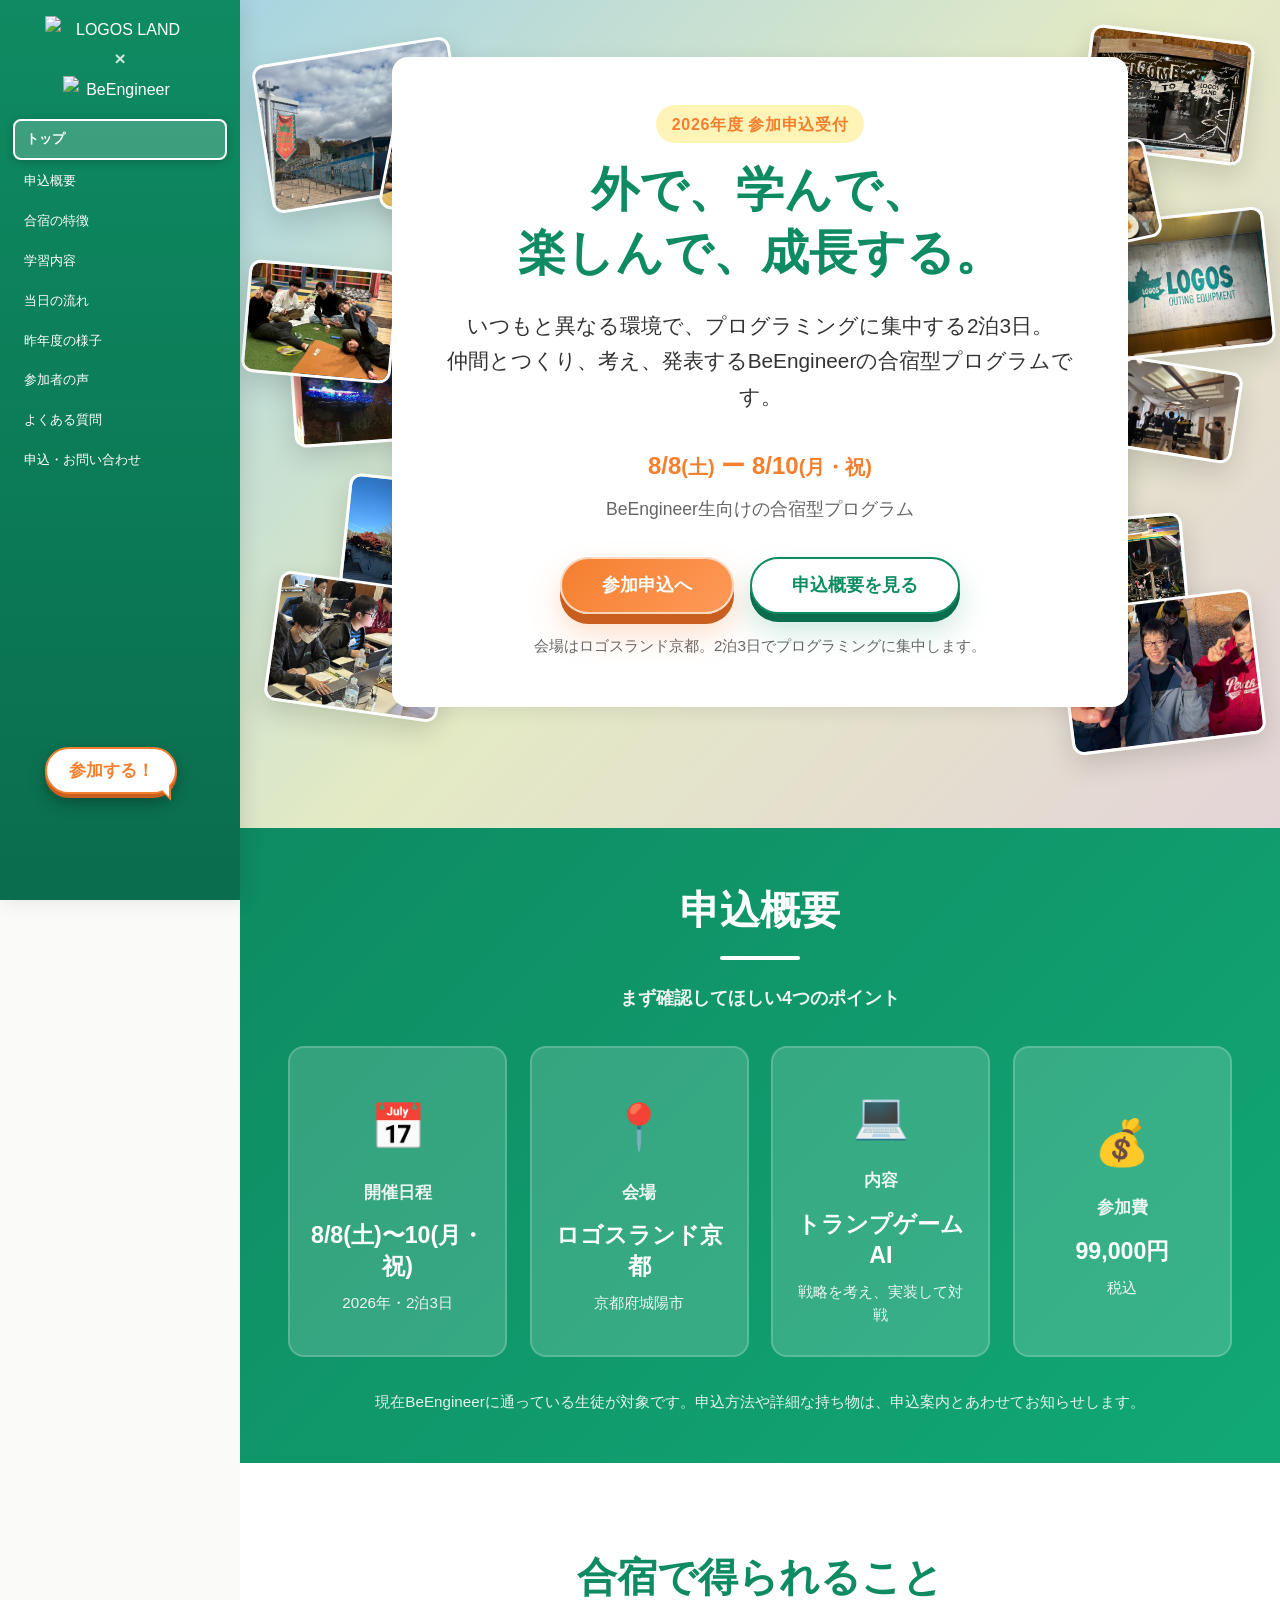
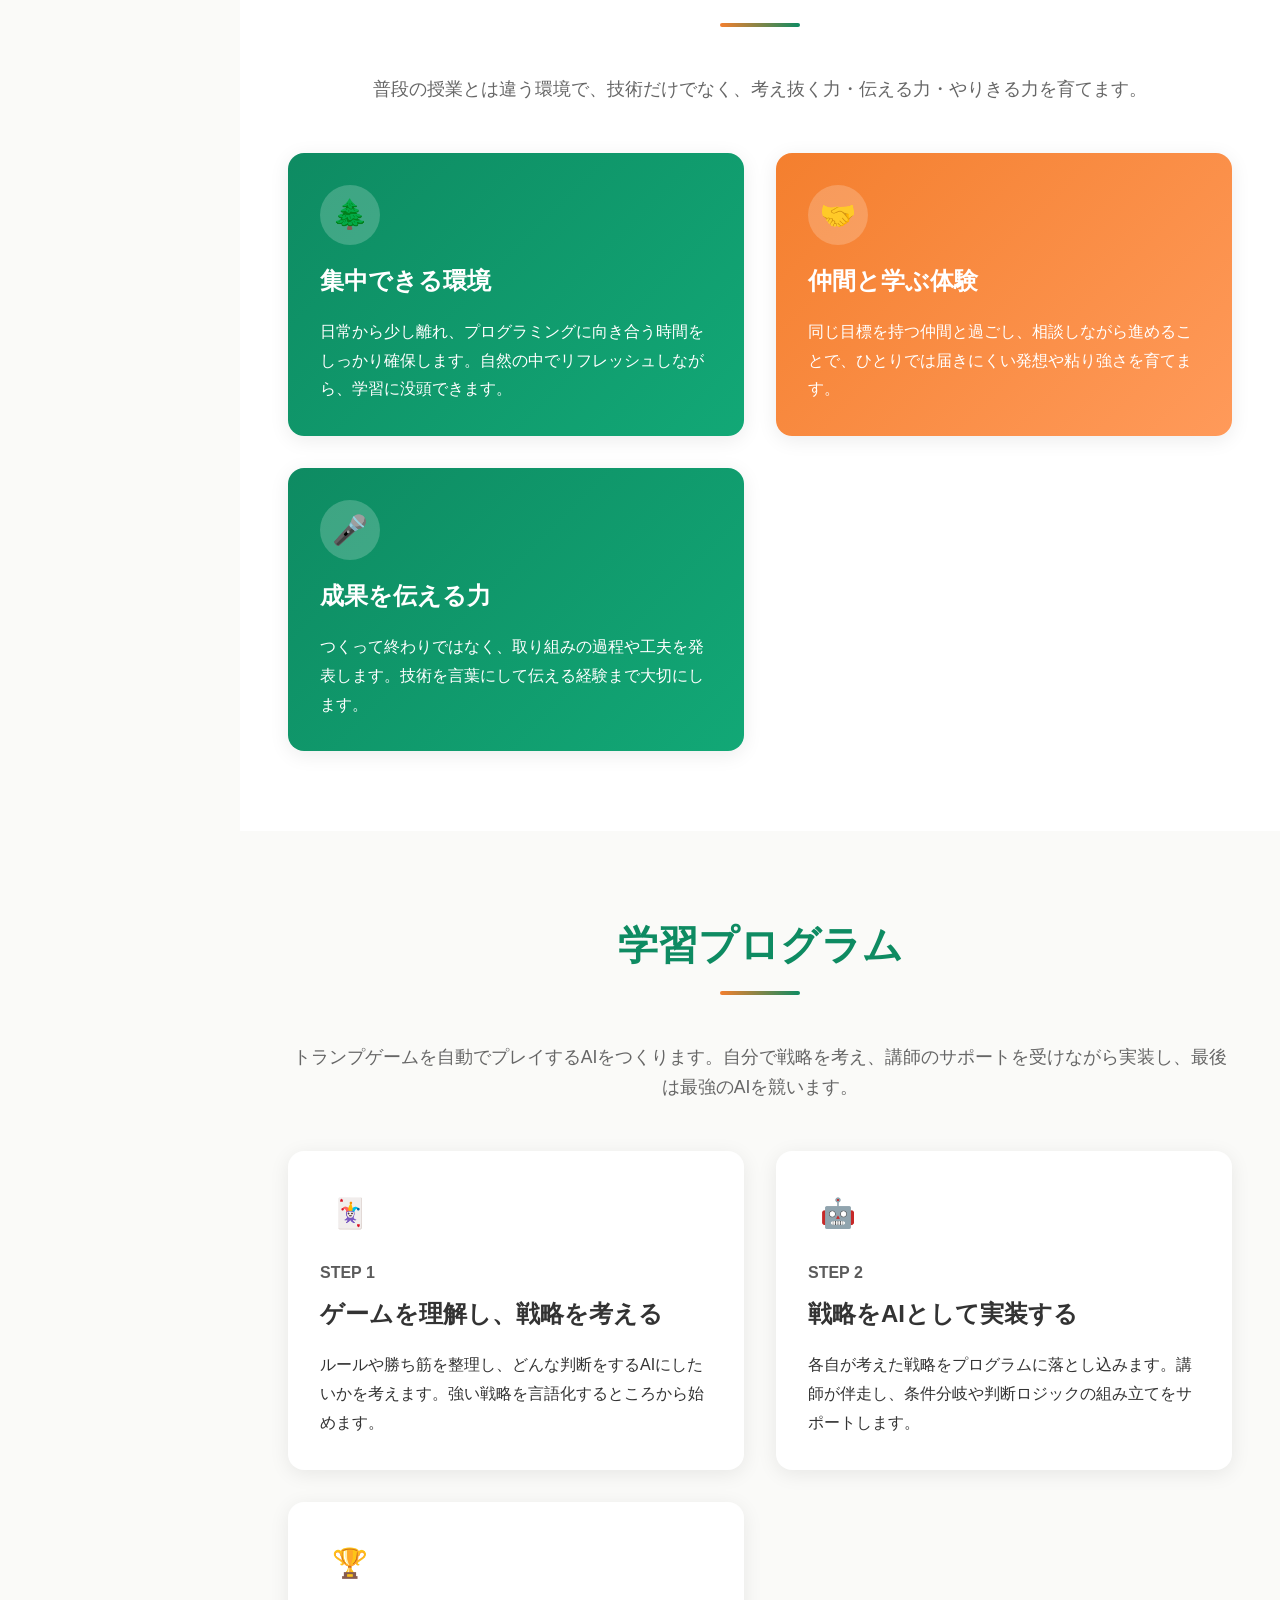
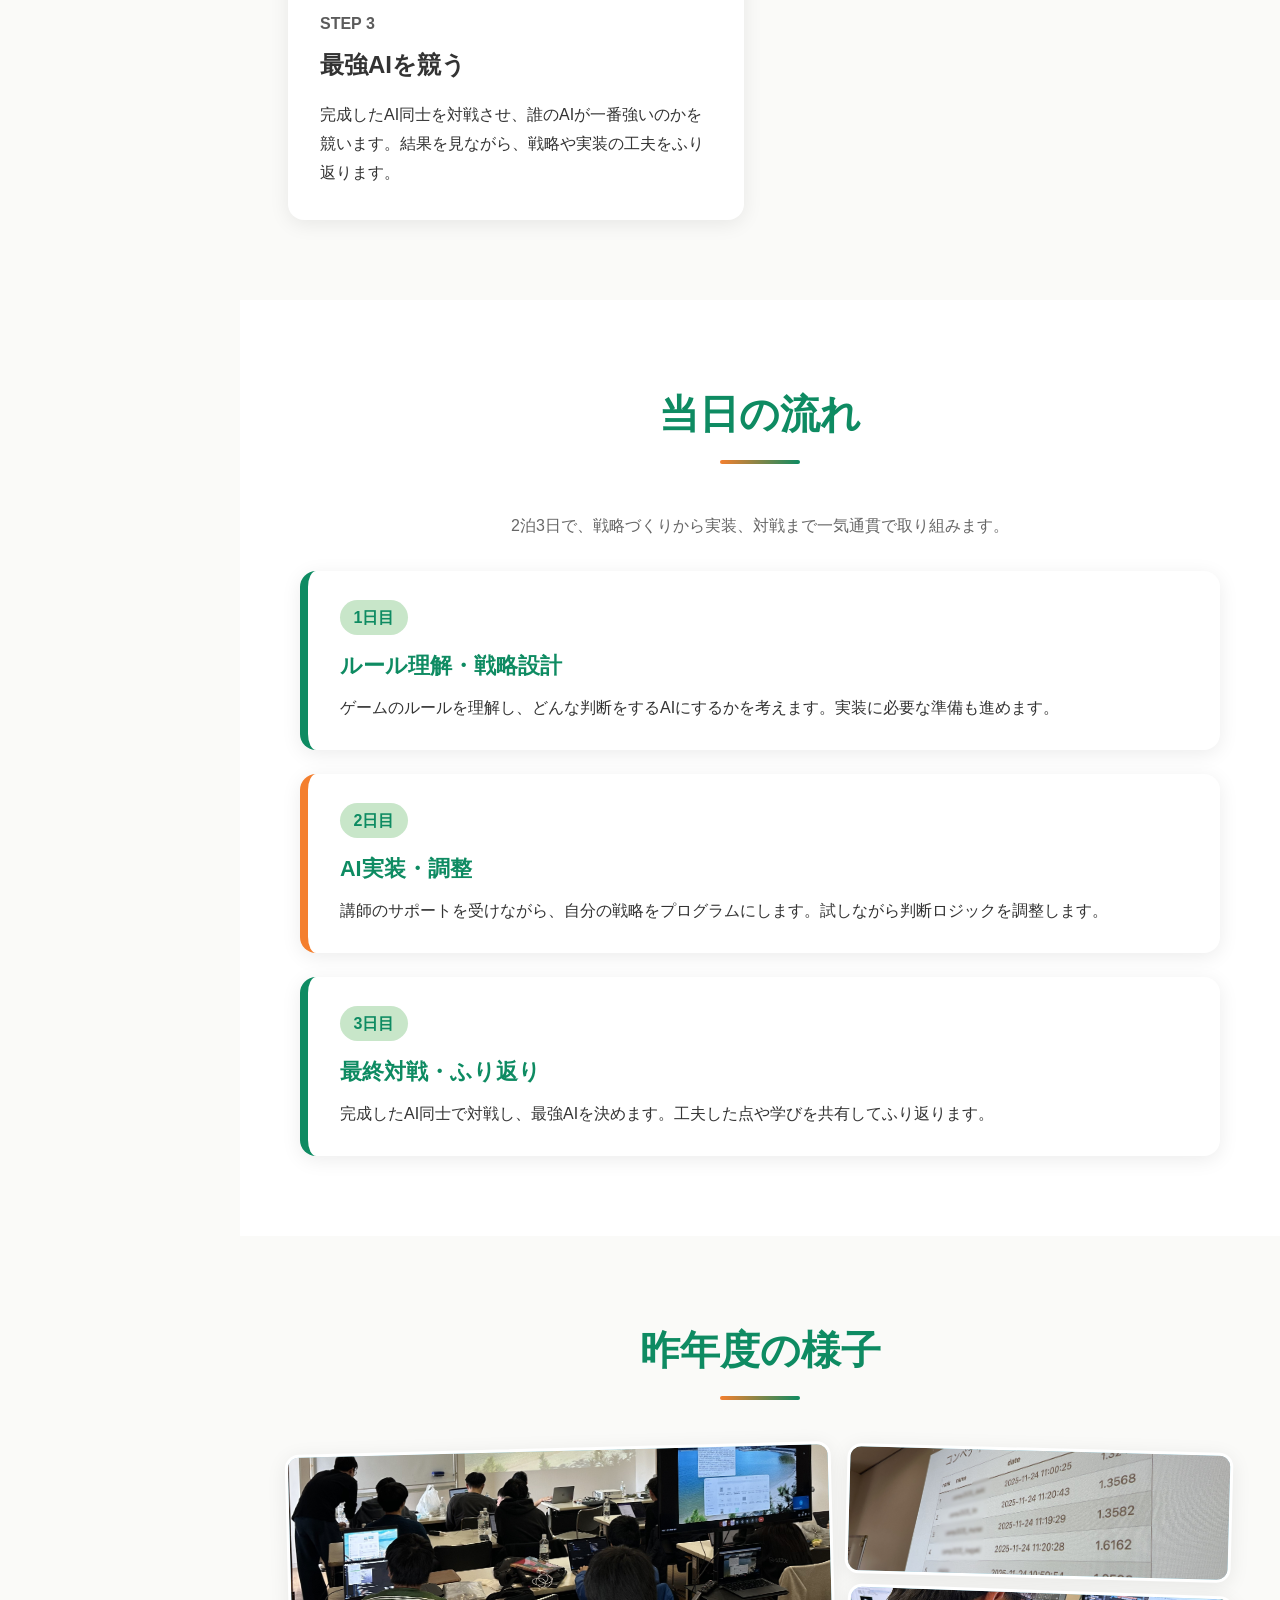
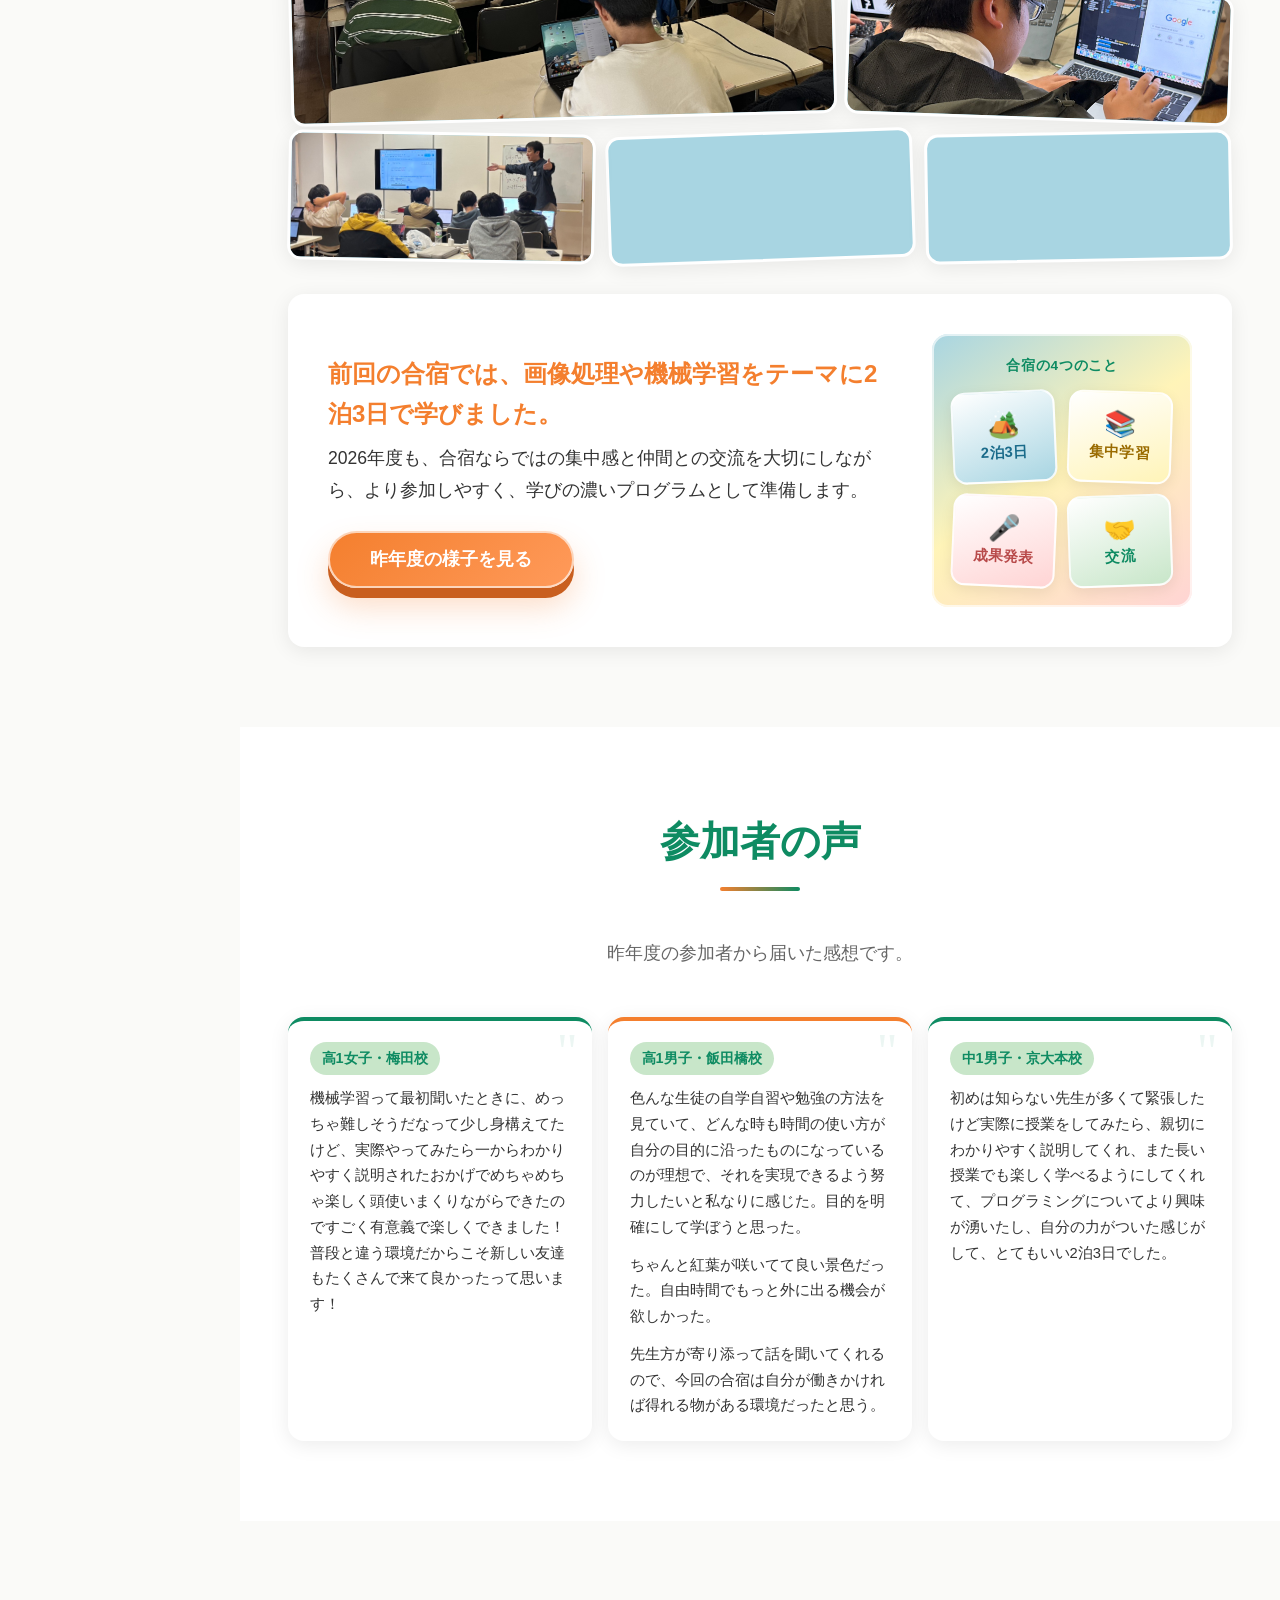
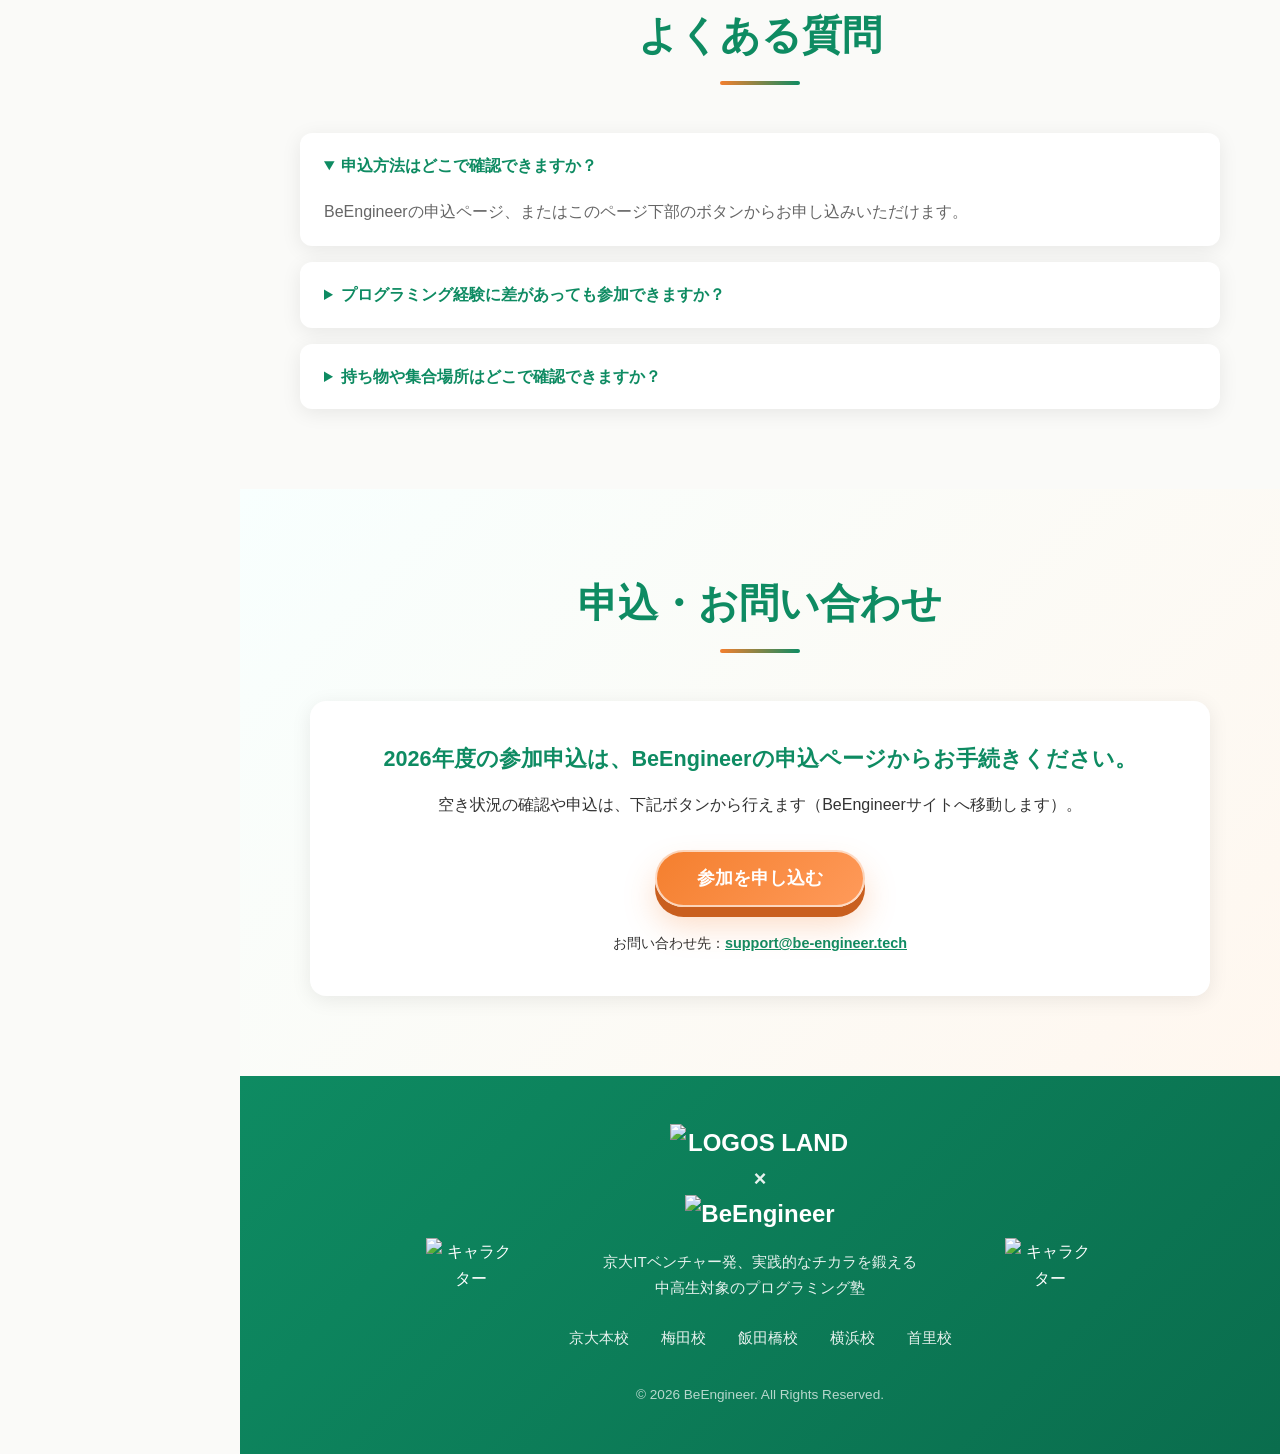
==== index.html @ 26426e09 "URL反映" ====
<!DOCTYPE html>
<html lang="ja">
<head>
    <meta charset="UTF-8">
    <meta name="viewport" content="width=device-width, initial-scale=1.0">
    <meta name="description" content="BeEngineer プログラミング合宿 2026年度 参加申込ページ。自然の中で学び、仲間とつくり、成長する2泊3日のプログラミングキャンプ。">
    <title>BeEngineer Programming Camp 2026 | 参加申込LP</title>
    <link rel="icon" type="image/svg+xml" href="assets/fav/favicon.svg">
    <link rel="stylesheet" href="styles.css">
</head>
<body>
    <button class="hamburger" id="hamburger" aria-label="メニュー">
        <span></span>
        <span></span>
        <span></span>
    </button>
    <a href="https://be-engineer.tech/event-list/447" class="hero-cta mobile-fixed-cta" target="_blank" rel="noopener noreferrer">参加申し込みへ</a>

    <aside class="sidebar" id="sidebar">
        <div class="sidebar-logo">
            <img src="assets/fav/LOGOSLAND_logo.svg" alt="LOGOS LAND" class="logo-image">
            <div class="logo-separator">×</div>
            <img src="assets/fav/BeEngineer_logo.svg" alt="BeEngineer" class="logo-image logo-been">
        </div>

        <nav class="sidebar-nav">
            <ul>
                <li><a href="#hero">トップ</a></li>
                <li data-info-session-nav><a href="#info-session">オンライン説明会</a></li>
                <li><a href="#entry">申込概要</a></li>
                <li><a href="#features">合宿の特徴</a></li>
                <li><a href="#program">学習内容</a></li>
                <li><a href="#schedule">当日の流れ</a></li>
                <li><a href="#voice">昨年度の様子</a></li>
                <li><a href="#testimonials">参加者の声</a></li>
                <li><a href="#faq">よくある質問</a></li>
                <li><a href="#contact">申込・お問い合わせ</a></li>
            </ul>
        </nav>

        <div class="sidebar-footer">
            <img src="assets/fav/dot_girl.svg" alt="" class="sidebar-footer-char sidebar-footer-char-left">
            <div class="sidebar-footer-action">
                <a href="https://be-engineer.tech/event-list/447" class="character-speech-cta" target="_blank" rel="noopener noreferrer"><span>参加する！</span></a>
                <img src="assets/fav/dot_boy.svg" alt="" class="sidebar-footer-char sidebar-footer-char-right">
            </div>
        </div>
    </aside>

    <div class="overlay" id="overlay"></div>

    <main class="main-content">
        <section id="hero" class="hero lp-hero">
            <div class="hero-photos" aria-hidden="true">
                <img src="assets/photos/hero/hero-01.jpg" alt="" class="hero-photo hero-photo--1" width="320" height="240" decoding="async">
                <img src="assets/photos/hero/hero-02.jpg" alt="" class="hero-photo hero-photo--2" width="280" height="210" decoding="async">
                <img src="assets/photos/hero/hero-03.jpg" alt="" class="hero-photo hero-photo--3" width="260" height="195" decoding="async">
                <img src="assets/photos/hero/hero-04.jpg" alt="" class="hero-photo hero-photo--4" width="300" height="225" decoding="async">
                <img src="assets/photos/hero/hero-05.jpg" alt="" class="hero-photo hero-photo--5" width="270" height="203" decoding="async">
                <img src="assets/photos/hero/hero-06.jpg" alt="" class="hero-photo hero-photo--6" width="290" height="218" decoding="async">
                <img src="assets/photos/hero/hero-07.jpg" alt="" class="hero-photo hero-photo--7" width="250" height="188" decoding="async">
                <img src="assets/photos/hero/hero-08.jpg" alt="" class="hero-photo hero-photo--8" width="240" height="180" decoding="async">
                <img src="assets/photos/hero/hero-09.jpg" alt="" class="hero-photo hero-photo--9" width="255" height="191" decoding="async">
                <img src="assets/photos/hero/hero-10.jpg" alt="" class="hero-photo hero-photo--10" width="265" height="199" decoding="async">
                <img src="assets/photos/hero/hero-11.jpg" alt="" class="hero-photo hero-photo--11" width="245" height="184" decoding="async">
                <img src="assets/photos/hero/hero-12.jpg" alt="" class="hero-photo hero-photo--12" width="240" height="180" decoding="async">
                <img src="assets/photos/hero/hero-13.jpg" alt="" class="hero-photo hero-photo--13" width="250" height="188" decoding="async">
                <img src="assets/photos/hero/hero-14.jpg" alt="" class="hero-photo hero-photo--14" width="235" height="176" decoding="async">
            </div>
            <div class="hero-content">
                <div class="hero-panel">
                    <p class="hero-kicker">2026年度 参加申込受付</p>
                    <h1 class="hero-title">外で、学んで、<br>楽しんで、成長する。</h1>
                    <p class="hero-subtitle">いつもと異なる環境で、<br class="sp-br">プログラミングに集中する2泊3日。<br>仲間とつくり、考え、発表する<br class="sp-br">BeEngineerの合宿型プログラムです。</p>
                    <div class="hero-date">8/8<small>(土)</small> ー 8/10<small>(月・祝)</small></div>
                    <div class="hero-location">BeEngineer生向けの合宿型プログラム</div>
                    <div class="hero-cta-group">
                        <a href="https://be-engineer.tech/event-list/447" class="hero-cta" target="_blank" rel="noopener noreferrer">参加申込へ</a>
                        <a href="#entry" class="hero-cta hero-cta-secondary">申込概要を見る</a>
                    </div>
                    <p class="hero-note">会場はロゴスランド京都。2泊3日でプログラミングに集中します。</p>
                </div>
            </div>
        </section>

        <section id="info-session" class="lp-info-session" data-info-session-banner aria-labelledby="info-session-title">
            <div class="container">
                <div class="lp-info-session-card">
                    <p class="lp-info-session-kicker">オンライン説明会</p>
                    <h2 id="info-session-title" class="lp-info-session-title">直接詳しく聞きたい方へ</h2>
                    <p class="lp-info-session-datetime"><time datetime="2026-06-12T19:00+09:00">6月12日（金）19:00</time>〜20:00</p>
                    <p class="lp-info-session-text">合宿の内容・申込の流れ・不安な点などをオンラインでご説明します。詳細を確認したい方は、下記フォームよりお申し込みください。</p>
                    <a href="https://forms.gle/XrrNmby2S5P93jGu9" class="hero-cta lp-info-session-cta" target="_blank" rel="noopener noreferrer">説明会に申し込む</a>
                </div>
            </div>
        </section>

        <section id="entry" class="section overview-section">
            <div class="container">
                <h2 class="section-title section-title-white">申込概要</h2>
                <p class="overview-lead">まず確認してほしい4つのポイント</p>
                <div class="overview-grid lp-overview-grid">
                    <div class="overview-card">
                        <div class="overview-icon">📅</div>
                        <h3>開催日程</h3>
                        <p class="overview-main">8/8(土)〜10(月・祝)</p>
                        <p class="overview-sub">2026年・2泊3日</p>
                    </div>
                    <div class="overview-card">
                        <div class="overview-icon">📍</div>
                        <h3>会場</h3>
                        <p class="overview-main">ロゴスランド京都</p>
                        <p class="overview-sub">京都府城陽市</p>
                    </div>
                    <div class="overview-card">
                        <div class="overview-icon">💻</div>
                        <h3>内容</h3>
                        <p class="overview-main">トランプゲームAI</p>
                        <p class="overview-sub">戦略を考え、実装して対戦</p>
                    </div>
                    <div class="overview-card">
                        <div class="overview-icon">💰</div>
                        <h3>参加費</h3>
                        <p class="overview-main">99,000円</p>
                        <p class="overview-sub">税込</p>
                    </div>
                </div>
                <p class="section-note section-note-white">現在BeEngineerに通っている生徒が対象です。6月12日（金）19時〜の<a href="#info-session" data-info-session-inline-link>オンライン説明会</a>でも詳細をご案内します（説明会開始後は本ページから非表示になります）。</p>
            </div>
        </section>

        <section id="features" class="section">
            <div class="container">
                <h2 class="section-title">合宿で得られること</h2>
                <p class="section-intro">普段の授業とは違う環境で、技術だけでなく、考え抜く力・伝える力・やりきる力を育てます。</p>
                <div class="card-grid">
                    <div class="card card-green">
                        <div class="card-icon">🌲</div>
                        <h3 class="card-title">集中できる環境</h3>
                        <div class="card-content">
                            <p>日常から少し離れ、プログラミングに向き合う時間をしっかり確保します。自然の中でリフレッシュしながら、学習に没頭できます。</p>
                        </div>
                    </div>
                    <div class="card card-orange">
                        <div class="card-icon">🤝</div>
                        <h3 class="card-title">仲間と学ぶ体験</h3>
                        <div class="card-content">
                            <p>同じ目標を持つ仲間と過ごし、相談しながら進めることで、ひとりでは届きにくい発想や粘り強さを育てます。</p>
                        </div>
                    </div>
                    <div class="card card-green">
                        <div class="card-icon">🎤</div>
                        <h3 class="card-title">成果を伝える力</h3>
                        <div class="card-content">
                            <p>つくって終わりではなく、取り組みの過程や工夫を発表します。技術を言葉にして伝える経験まで大切にします。</p>
                        </div>
                    </div>
                </div>
            </div>
        </section>

        <section id="program" class="section">
            <div class="container">
                <h2 class="section-title">学習プログラム</h2>
                <p class="section-intro">トランプゲームを自動でプレイするAIをつくります。自分で戦略を考え、講師のサポートを受けながら実装し、最後は最強のAIを競います。</p>
                <div class="card-grid">
                    <div class="card program-card">
                        <div class="card-header">
                            <div class="card-icon">🃏</div>
                            <div class="card-header-text">
                                <div class="chapter-number">STEP 1</div>
                                <h3 class="card-title">ゲームを理解し、戦略を考える</h3>
                            </div>
                        </div>
                        <div class="card-content">
                            <p>ルールや勝ち筋を整理し、どんな判断をするAIにしたいかを考えます。強い戦略を言語化するところから始めます。</p>
                        </div>
                    </div>
                    <div class="card program-card">
                        <div class="card-header">
                            <div class="card-icon">🤖</div>
                            <div class="card-header-text">
                                <div class="chapter-number">STEP 2</div>
                                <h3 class="card-title">戦略をAIとして実装する</h3>
                            </div>
                        </div>
                        <div class="card-content">
                            <p>各自が考えた戦略をプログラムに落とし込みます。講師が伴走し、条件分岐や判断ロジックの組み立てをサポートします。</p>
                        </div>
                    </div>
                    <div class="card program-card">
                        <div class="card-header">
                            <div class="card-icon">🏆</div>
                            <div class="card-header-text">
                                <div class="chapter-number">STEP 3</div>
                                <h3 class="card-title">最強AIを競う</h3>
                            </div>
                        </div>
                        <div class="card-content">
                            <p>完成したAI同士を対戦させ、誰のAIが一番強いのかを競います。結果を見ながら、戦略や実装の工夫をふり返ります。</p>
                        </div>
                    </div>
                </div>
            </div>
        </section>

        <section id="schedule" class="section">
            <div class="container">
                <h2 class="section-title">当日の流れ</h2>
                <p class="section-desc">2泊3日で、戦略づくりから実装、対戦まで一気通貫で取り組みます。</p>
                <div class="lp-timeline">
                    <div class="timeline-item">
                        <span class="timeline-day">1日目</span>
                        <h3>ルール理解・戦略設計</h3>
                        <p>ゲームのルールを理解し、どんな判断をするAIにするかを考えます。実装に必要な準備も進めます。</p>
                    </div>
                    <div class="timeline-item">
                        <span class="timeline-day">2日目</span>
                        <h3>AI実装・調整</h3>
                        <p>講師のサポートを受けながら、自分の戦略をプログラムにします。試しながら判断ロジックを調整します。</p>
                    </div>
                    <div class="timeline-item">
                        <span class="timeline-day">3日目</span>
                        <h3>最終対戦・ふり返り</h3>
                        <p>完成したAI同士で対戦し、最強AIを決めます。工夫した点や学びを共有してふり返ります。</p>
                    </div>
                </div>
            </div>
        </section>

        <section id="voice" class="section">
            <div class="container">
                <h2 class="section-title">昨年度の様子</h2>
                <div class="lp-photo-gallery" aria-label="昨年度合宿の写真">
                    <figure class="lp-photo-item lp-photo-item--1">
                        <img src="assets/photos/voice/voice-01.jpg" alt="昨年度合宿：プログラミングの様子" loading="lazy" decoding="async">
                    </figure>
                    <figure class="lp-photo-item lp-photo-item--2">
                        <img src="assets/photos/voice/voice-02.jpg" alt="昨年度合宿：学習の様子" loading="lazy" decoding="async">
                    </figure>
                    <figure class="lp-photo-item lp-photo-item--3">
                        <img src="assets/photos/voice/voice-03.jpg" alt="昨年度合宿：参加者の様子" loading="lazy" decoding="async">
                    </figure>
                    <figure class="lp-photo-item lp-photo-item--4">
                        <img src="assets/photos/voice/voice-04.jpg" alt="昨年度合宿：参加者の様子" loading="lazy" decoding="async">
                    </figure>
                    <figure class="lp-photo-item lp-photo-item--5">
                        <img src="assets/photos/voice/voice-05.jpg" alt="昨年度合宿：参加者の様子" loading="lazy" decoding="async">
                    </figure>
                    <figure class="lp-photo-item lp-photo-item--6">
                        <img src="assets/photos/voice/voice-06.jpg" alt="昨年度合宿：参加者の様子" loading="lazy" decoding="async">
                    </figure>
                </div>
                <div class="lp-highlight">
                    <div>
                        <p class="guide-main">前回の合宿では、画像処理や機械学習をテーマに2泊3日で学びました。</p>
                        <p class="guide-detail">2026年度も、合宿ならではの集中感と仲間との交流を大切にしながら、より参加しやすく、学びの濃いプログラムとして準備します。</p>
                        <a href="https://keigo-fujiwara.github.io/public_beengineer_camp25/" target="_blank" rel="noopener noreferrer" class="hero-cta lp-external-link">昨年度の様子を見る</a>
                    </div>
                    <div class="lp-highlight-tags-wrap">
                        <p class="lp-highlight-tags-heading">合宿の4つのこと</p>
                        <ul class="lp-highlight-tags" aria-label="合宿の実施要素">
                            <li class="lp-highlight-tag lp-highlight-tag--stay">
                                <span class="lp-highlight-tag-icon" aria-hidden="true">🏕️</span>
                                <span class="lp-highlight-tag-label">2泊3日</span>
                            </li>
                            <li class="lp-highlight-tag lp-highlight-tag--focus">
                                <span class="lp-highlight-tag-icon" aria-hidden="true">📚</span>
                                <span class="lp-highlight-tag-label">集中学習</span>
                            </li>
                            <li class="lp-highlight-tag lp-highlight-tag--present">
                                <span class="lp-highlight-tag-icon" aria-hidden="true">🎤</span>
                                <span class="lp-highlight-tag-label">成果発表</span>
                            </li>
                            <li class="lp-highlight-tag lp-highlight-tag--connect">
                                <span class="lp-highlight-tag-icon" aria-hidden="true">🤝</span>
                                <span class="lp-highlight-tag-label">交流</span>
                            </li>
                        </ul>
                    </div>
                </div>
            </div>
        </section>

        <section id="testimonials" class="section">
            <div class="container">
                <h2 class="section-title">参加者の声</h2>
                <p class="section-intro">昨年度の参加者から届いた感想です。</p>
                <div class="testimonial-grid">
                    <article class="testimonial-card">
                        <div class="testimonial-meta">高1女子・梅田校</div>
                        <p>機械学習って最初聞いたときに、めっちゃ難しそうだなって少し身構えてたけど、実際やってみたら一からわかりやすく説明されたおかげでめちゃめちゃ楽しく頭使いまくりながらできたのですごく有意義で楽しくできました！普段と違う環境だからこそ新しい友達もたくさんで来て良かったって思います！</p>
                    </article>
                    <article class="testimonial-card">
                        <div class="testimonial-meta">高1男子・飯田橋校</div>
                        <p>色んな生徒の自学自習や勉強の方法を見ていて、どんな時も時間の使い方が自分の目的に沿ったものになっているのが理想で、それを実現できるよう努力したいと私なりに感じた。目的を明確にして学ぼうと思った。</p>
                        <p>ちゃんと紅葉が咲いてて良い景色だった。自由時間でもっと外に出る機会が欲しかった。</p>
                        <p>先生方が寄り添って話を聞いてくれるので、今回の合宿は自分が働きかければ得れる物がある環境だったと思う。</p>
                    </article>
                    <article class="testimonial-card">
                        <div class="testimonial-meta">中1男子・京大本校</div>
                        <p>初めは知らない先生が多くて緊張したけど実際に授業をしてみたら、親切にわかりやすく説明してくれ、また長い授業でも楽しく学べるようにしてくれて、プログラミングについてより興味が湧いたし、自分の力がついた感じがして、とてもいい2泊3日でした。</p>
                    </article>
                </div>
            </div>
        </section>

        <section id="faq" class="section">
            <div class="container">
                <h2 class="section-title">よくある質問</h2>
                <div class="faq-list">
                    <details class="faq-item" open>
                        <summary>申込方法はどこで確認できますか？</summary>
                        <p><a href="https://be-engineer.tech/event-list/447" target="_blank" rel="noopener noreferrer">BeEngineerの申込ページ</a>、またはこのページ下部のボタンからお申し込みいただけます。</p>
                    </details>
                    <details class="faq-item">
                        <summary>プログラミング経験に差があっても参加できますか？</summary>
                        <p>参加者の状況に合わせて進められるよう、スタッフがサポートします。必要な前提条件がある場合は募集時に明記します。</p>
                    </details>
                    <details class="faq-item">
                        <summary>持ち物や集合場所はどこで確認できますか？</summary>
                        <p>参加確定後に、集合場所・持ち物・緊急連絡先などの詳細案内をお送りします。</p>
                    </details>
                </div>
            </div>
        </section>

        <section id="contact" class="section lp-apply-section">
            <div class="container">
                <h2 class="section-title">申込・お問い合わせ</h2>
                <div class="lp-apply-card">
                    <p class="lp-apply-lead">2026年度の参加申込は、BeEngineerの申込ページからお手続きください。</p>
                    <p>空き状況の確認や申込は、下記ボタンから行えます（BeEngineerサイトへ移動します）。</p>
                    <div class="lp-apply-actions">
                        <a href="https://be-engineer.tech/event-list/447" class="hero-cta" target="_blank" rel="noopener noreferrer">参加を申し込む</a>
                    </div>
                    <p class="contact-note">お問い合わせ先：<a href="mailto:support@be-engineer.tech">support@be-engineer.tech</a></p>
                </div>
            </div>
        </section>

        <footer class="footer">
            <div class="footer-content">
                <div class="footer-character footer-character-left">
                    <img src="assets/fav/dot_girl.svg" alt="キャラクター" class="footer-character-img">
                </div>

                <div class="footer-main">
                    <div class="footer-logo-wrapper">
                        <div class="footer-logo footer-logo-images">
                            <a href="https://logosland.jp/" target="_blank" rel="noopener noreferrer" aria-label="LOGOS LAND">
                                <img src="assets/fav/LOGOSLAND_logo.svg" alt="LOGOS LAND" class="footer-logo-img footer-logo-logos">
                            </a>
                            <span class="footer-logo-separator">×</span>
                            <a href="https://be-engineer.tech/" target="_blank" rel="noopener noreferrer" aria-label="BeEngineer">
                                <img src="assets/fav/BeEngineer_logo.svg" alt="BeEngineer" class="footer-logo-img footer-logo-been">
                            </a>
                        </div>
                    </div>
                    <div class="footer-info">
                        京大ITベンチャー発、実践的なチカラを鍛える<br>
                        中高生対象のプログラミング塾
                    </div>
                    <div class="footer-links">
                        <span>京大本校</span>
                        <span>梅田校</span>
                        <span>飯田橋校</span>
                        <span>横浜校</span>
                        <span>首里校</span>
                    </div>
                    <div class="footer-copyright">
                        © 2026 BeEngineer. All Rights Reserved.
                    </div>
                </div>

                <div class="footer-character footer-character-right">
                    <img src="assets/fav/dot_boy.svg" alt="キャラクター" class="footer-character-img">
                </div>
            </div>
        </footer>
    </main>

    <script src="script.js"></script>
</body>
</html>
---- styles.css ----
/* ============================================
   BeEngineer Programming Camp - Styles
   ロゴスランド風デザイン
   ============================================ */

:root {
  /* メインカラー */
  --color-primary: #0E8B62;
  --color-secondary: #F47F2E;
  --color-accent: #FF6B6B;
  --color-bg: #FAFAF8;
  --color-white: #FFFFFF;
  --color-text: #333333;
  --color-text-light: #666666;
  
  /* パステルカラー */
  --color-pastel-blue: #A8D5E2;
  --color-pastel-yellow: #FFF4B8;
  --color-pastel-pink: #FFD4D4;
  --color-pastel-green: #C8E6C9;
  
  /* レイアウト */
  --sidebar-width: 240px;
  --spacing-unit: 1rem;
  --border-radius: 16px;
  --shadow-soft: 0 4px 20px rgba(0, 0, 0, 0.08);
  --shadow-hover: 0 8px 30px rgba(0, 0, 0, 0.12);
}

/* ============================================
   リセット & ベース
   ============================================ */

* {
  margin: 0;
  padding: 0;
  box-sizing: border-box;
}

html {
  scroll-behavior: smooth;
}

body {
  font-family: 'Segoe UI', 'Yu Gothic UI', 'Meiryo', sans-serif;
  background-color: var(--color-bg);
  color: var(--color-text);
  line-height: 1.7;
  overflow-x: hidden;
}

img {
  max-width: 100%;
  height: auto;
  display: block;
}

a {
  text-decoration: none;
  color: inherit;
  transition: all 0.3s ease;
}

/* ============================================
   サイドバー（左側固定）
   ============================================ */

.sidebar {
  position: fixed;
  left: 0;
  top: 0;
  width: var(--sidebar-width);
  height: 100vh;
  background: linear-gradient(180deg, var(--color-primary) 0%, #0a6d4d 100%);
  color: var(--color-white);
  padding: 1rem 0.8rem;
  display: flex;
  flex-direction: column;
  z-index: 1000;
  box-shadow: 4px 0 20px rgba(0, 0, 0, 0.1);
  overflow: visible;
}

.sidebar-logo {
  text-align: center;
  margin-bottom: 1rem;
  display: flex;
  flex-direction: column;
  align-items: center;
}

.sidebar-logo h1 {
  font-size: 1.5rem;
  font-weight: bold;
  letter-spacing: 0.05em;
}

.sidebar-logo p {
  font-size: 0.75rem;
  opacity: 0.9;
  margin-top: 0.5rem;
}

.logo-text {
  font-size: 1.5rem;
  font-weight: bold;
  letter-spacing: 0.05em;
  line-height: 1.2;
  display: flex;
  align-items: center;
  gap: 0.5rem;
}

.logo-icon {
  width: 24px;
  height: 24px;
  object-fit: contain;
}

.logo-image {
  width: 150px;
  height: auto;
  object-fit: contain;
}

.logo-been {
  width: 115px;
}

.logo-separator {
  font-size: 1.2rem;
  margin: 0;
  opacity: 0.8;
  font-weight: bold;
}

.sidebar-nav {
  flex: 1;
  overflow: visible;
  max-height: calc(100vh - 200px);
}

.sidebar-nav ul {
  list-style: none;
  overflow: visible;
}

.sidebar-nav li {
  margin-bottom: 0.2rem;
}

.sidebar-nav a {
  display: block;
  padding: 0.45rem 0.7rem;
  border-radius: 8px;
  transition: all 0.3s ease;
  font-size: 0.82rem;
}

.sidebar-nav a:hover {
  background-color: rgba(255, 255, 255, 0.15);
  transform: translateX(5px);
}

.sidebar-nav a.active {
  background-color: rgba(255, 255, 255, 0.2);
  border: 2px solid var(--color-white);
  font-weight: bold;
  box-shadow: 0 2px 8px rgba(0, 0, 0, 0.2);
}

/* サブメニュー（ドロップダウン） */
.sidebar-nav .has-submenu {
  position: relative;
  overflow: visible;
}

.sidebar-nav .submenu {
  list-style: none;
  padding: 0;
  margin: 0;
  position: absolute;
  left: 100%;
  top: 0;
  margin-left: -1.5rem;
  min-width: 150px;
  background: linear-gradient(135deg, var(--color-secondary) 0%, #ff9a5a 100%);
  border-radius: 8px;
  box-shadow: 0 8px 32px rgba(0, 0, 0, 0.3);
  opacity: 0;
  visibility: hidden;
  transform: translateX(-10px);
  transition: all 0.3s ease;
  z-index: 9999;
}

.sidebar-nav .has-submenu:hover .submenu {
  opacity: 1;
  visibility: visible;
  transform: translateX(0);
}

.sidebar-nav .submenu li {
  margin: 0;
}

.sidebar-nav .submenu a {
  padding: 0.5rem 0.7rem;
  font-size: 0.78rem;
  background-color: transparent;
  border-radius: 0;
}

.sidebar-nav .submenu li:first-child a {
  border-radius: 8px 8px 0 0;
}

.sidebar-nav .submenu li:last-child a {
  border-radius: 0 0 8px 8px;
}

.sidebar-nav .submenu a:hover {
  background-color: rgba(255, 255, 255, 0.2);
  transform: translateX(5px);
}

.sidebar-footer {
  text-align: center;
  font-size: 0.8rem;
  margin-top: auto;
  padding-top: 0.8rem;
  display: flex;
  align-items: center;
  justify-content: space-between;
  gap: 0;
  width: 100%;
}

.sidebar-footer-char {
  width: 48px;
  height: auto;
  opacity: 1;
  filter: saturate(1.2) contrast(1.08);
}

.sidebar-footer-action {
  position: relative;
  display: flex;
  align-items: flex-end;
  justify-content: flex-end;
  width: 58px;
  min-height: 86px;
}

.sidebar-footer-action .sidebar-footer-char-right {
  flex-shrink: 0;
  position: relative;
  z-index: 2;
  transform: translateY(-2px);
}

.character-speech-cta {
  position: relative;
  z-index: 3;
  display: inline-flex;
  align-items: center;
  justify-content: center;
  position: absolute;
  right: 50px;
  bottom: 90px;
  min-width: 132px;
  padding: 0.7rem 1rem;
  margin: 0;
  border: 2px solid var(--color-secondary);
  border-radius: 999px;
  background-color: var(--color-white);
  color: var(--color-secondary);
  font-size: 1.05rem;
  font-weight: bold;
  line-height: 1.2;
  cursor: pointer;
  box-shadow:
    0 4px 0 #c95f1f,
    0 10px 18px rgba(0, 0, 0, 0.2);
  filter: drop-shadow(0 3px 4px rgba(0, 0, 0, 0.12));
  transition: transform 0.2s ease, background-color 0.2s ease, box-shadow 0.2s ease, filter 0.2s ease;
}

.character-speech-cta span {
  position: relative;
  z-index: 2;
}

.character-speech-cta::after {
  content: '';
  position: absolute;
  right: 4px;
  bottom: -9px;
  width: 18px;
  height: 18px;
  background:
    linear-gradient(135deg, transparent 50%, var(--color-secondary) 50%) top left / 100% 100% no-repeat;
  clip-path: polygon(0 0, 100% 0, 100% 100%);
  z-index: 1;
}

.character-speech-cta::before {
  content: '';
  position: absolute;
  right: 6px;
  bottom: -5px;
  width: 12px;
  height: 12px;
  background-color: var(--color-white);
  clip-path: polygon(0 0, 100% 0, 100% 100%);
  z-index: 2;
}

.character-speech-cta:hover {
  transform: translateY(-3px);
  background-color: #fff8f2;
  box-shadow:
    0 7px 0 #c95f1f,
    0 14px 22px rgba(0, 0, 0, 0.22);
  filter: drop-shadow(0 5px 6px rgba(0, 0, 0, 0.14));
}

.character-speech-cta:active {
  transform: translateY(3px) scale(0.98);
  box-shadow:
    0 1px 0 #c95f1f,
    0 6px 12px rgba(0, 0, 0, 0.18);
  filter: drop-shadow(0 2px 3px rgba(0, 0, 0, 0.12));
}

.mobile-fixed-cta {
  display: none;
}

/* ============================================
   メインコンテンツエリア
   ============================================ */

.main-content {
  margin-left: var(--sidebar-width);
  min-height: 100vh;
}

/* ============================================
   ヒーローセクション
   ============================================ */

.hero {
  position: relative;
  height: 85vh;
  display: flex;
  align-items: center;
  justify-content: center;
  background: linear-gradient(135deg, var(--color-pastel-blue) 0%, var(--color-pastel-yellow) 50%, var(--color-pastel-pink) 100%);
  overflow: hidden;
}

.hero::before {
  content: '';
  position: absolute;
  top: 0;
  left: 0;
  right: 0;
  bottom: 0;
  background-image: url('data:image/svg+xml,<svg xmlns="http://www.w3.org/2000/svg" viewBox="0 0 1200 600"><rect fill="%23A8D5E2" width="1200" height="600"/></svg>');
  background-size: cover;
  background-position: center;
  opacity: 0.3;
}

.hero-content {
  position: relative;
  z-index: 10;
  text-align: center;
  max-width: 800px;
  padding: 2rem;
}

.hero-panel {
  background-color: var(--color-white);
  padding: 3rem 2.5rem;
  border-radius: var(--border-radius);
  box-shadow: var(--shadow-soft);
  transition: transform 0.3s ease;
}

.hero-panel:hover {
  transform: scale(1.02);
}

.hero-title {
  font-size: 3rem;
  font-weight: bold;
  color: var(--color-primary);
  margin-bottom: 1.5rem;
  line-height: 1.3;
}

.hero-subtitle {
  font-size: 1.3rem;
  color: var(--color-text);
  margin-bottom: 2rem;
}

.hero-date {
  font-size: 1.5rem;
  font-weight: bold;
  color: var(--color-secondary);
  margin-bottom: 0.5rem;
}

.hero-location {
  font-size: 1.1rem;
  color: var(--color-text-light);
}

.hero-cta {
  position: relative;
  overflow: hidden;
  margin-top: 2rem;
  display: inline-flex;
  align-items: center;
  justify-content: center;
  padding: 1rem 2.5rem;
  background: linear-gradient(135deg, var(--color-secondary) 0%, #ff9a5a 100%);
  color: var(--color-white);
  font-size: 1.1rem;
  font-weight: bold;
  line-height: 1.2;
  border-radius: 50px;
  border: 2px solid rgba(255, 255, 255, 0.65);
  box-shadow:
    0 10px 0 #c95f1f,
    0 18px 32px rgba(244, 127, 46, 0.28);
  transition: transform 0.2s ease, box-shadow 0.2s ease, filter 0.2s ease;
}

.hero-cta::after {
  content: '';
  position: absolute;
  top: 0;
  left: -80%;
  width: 50%;
  height: 100%;
  background: linear-gradient(120deg, transparent, rgba(255, 255, 255, 0.45), transparent);
  transform: skewX(-20deg);
  transition: left 0.45s ease;
}

.hero-cta:hover {
  transform: translateY(-4px);
  box-shadow:
    0 14px 0 #c95f1f,
    0 24px 38px rgba(244, 127, 46, 0.34);
  filter: brightness(1.05);
}

.hero-cta:hover::after {
  left: 130%;
}

.hero-cta:active {
  transform: translateY(6px) scale(0.98);
  box-shadow:
    0 4px 0 #c95f1f,
    0 10px 20px rgba(244, 127, 46, 0.22);
}

.hero-cta:focus {
  outline: none;
}

.hero-cta:focus-visible {
  outline: 3px solid rgba(244, 127, 46, 0.45);
  outline-offset: 4px;
}

.hero-cta.mobile-fixed-cta {
  display: none;
}

/* ============================================
   セクション共通スタイル
   ============================================ */

.section {
  padding: 5rem 3rem;
}

.section:nth-child(even) {
  background-color: var(--color-white);
}

.section-title {
  font-size: 2.5rem;
  font-weight: bold;
  color: var(--color-primary);
  text-align: center;
  margin-bottom: 3rem;
  position: relative;
  padding-bottom: 1rem;
}

.section-title::after {
  content: '';
  position: absolute;
  bottom: 0;
  left: 50%;
  transform: translateX(-50%);
  width: 80px;
  height: 4px;
  background: linear-gradient(90deg, var(--color-secondary), var(--color-primary));
  border-radius: 2px;
}

.section-intro {
  text-align: center;
  margin-bottom: 3rem;
  color: var(--color-text-light);
  font-size: 1.1rem;
}

.section-desc {
  text-align: center;
  margin-bottom: 2rem;
  color: var(--color-text-light);
}

.section-note {
  text-align: center;
  margin-top: 2rem;
  color: var(--color-text-light);
  font-size: 0.95rem;
}

.container {
  max-width: 1200px;
  margin: 0 auto;
}

/* ============================================
   カードUI
   ============================================ */

.card-grid {
  display: grid;
  grid-template-columns: repeat(auto-fit, minmax(300px, 1fr));
  gap: 2rem;
}

.card {
  background-color: var(--color-white);
  border-radius: var(--border-radius);
  padding: 2rem;
  box-shadow: var(--shadow-soft);
  transition: all 0.3s ease;
}

.card:hover {
  transform: translateY(-8px);
  box-shadow: var(--shadow-hover);
}

.card-orange {
  background: linear-gradient(135deg, var(--color-secondary) 0%, #ff9a5a 100%);
  color: var(--color-white);
}

.card-green {
  background: linear-gradient(135deg, var(--color-primary) 0%, #12a876 100%);
  color: var(--color-white);
}

.card-title {
  font-size: 1.5rem;
  font-weight: bold;
  margin-bottom: 1rem;
}

.card-content {
  font-size: 1rem;
  line-height: 1.8;
}

.card-icon {
  width: 60px;
  height: 60px;
  background-color: rgba(255, 255, 255, 0.2);
  border-radius: 50%;
  display: flex;
  align-items: center;
  justify-content: center;
  font-size: 1.8rem;
  margin-bottom: 1rem;
}

/* ============================================
   ご案内セクション
   ============================================ */

/* PC版では開閉ヘッダーを非表示 */
.guide-toggle-header {
  display: none;
}

.guide-content {
  display: grid;
  grid-template-columns: 1fr 1fr;
  gap: 3rem;
  align-items: center;
  background-color: var(--color-white);
  padding: 2.5rem;
  border-radius: var(--border-radius);
  box-shadow: var(--shadow-soft);
}

.guide-text {
  display: flex;
  flex-direction: column;
  gap: 1rem;
}

.guide-main {
  font-size: 1.5rem;
  font-weight: bold;
  color: var(--color-secondary);
  margin-bottom: 0.5rem;
}

.guide-detail {
  font-size: 1.1rem;
  line-height: 1.8;
  color: var(--color-text);
}

.guide-note {
  font-size: 0.95rem;
  color: var(--color-text-light);
  background-color: var(--color-pastel-yellow);
  padding: 1rem;
  border-radius: 8px;
  margin-top: 0.5rem;
}

.guide-notice-inline {
  background: linear-gradient(135deg, #FFF3E0 0%, #FFE0B2 100%);
  border: 3px solid var(--color-secondary);
  border-radius: var(--border-radius);
  padding: 1.5rem;
  margin-top: 1.5rem;
}

.guide-image {
  border-radius: var(--border-radius);
  overflow: hidden;
  box-shadow: var(--shadow-soft);
  max-width: 100%;
}

.guide-image img {
  width: 100%;
  height: auto;
  display: block;
}

.guide-notice-item {
  display: flex;
  align-items: center;
  gap: 0.8rem;
  margin-bottom: 1.5rem;
  font-size: 1.05rem;
  line-height: 1.8;
  color: var(--color-text);
}

.guide-notice-item:last-of-type {
  margin-bottom: 1rem;
}

.guide-notice-icon {
  font-size: 1.5rem;
  flex-shrink: 0;
  line-height: 1.8;
  display: flex;
  align-items: center;
  justify-content: center;
  align-self: flex-start;
}

.guide-notice-contact {
  text-align: center;
  color: var(--color-text);
  font-size: 1rem;
  margin-top: 1rem;
  margin-bottom: 0;
  font-weight: 500;
}


/* ============================================
   ブログ更新セクション
   ============================================ */

.blog-update-box {
  background: linear-gradient(135deg, #FFF3E0 0%, #FFE0B2 100%);
  border: 3px solid #FF9800;
  border-radius: var(--border-radius);
  padding: 0;
  margin-top: 2rem;
  box-shadow: 0 6px 25px rgba(255, 152, 0, 0.15);
  overflow: hidden;
}

.blog-update-header {
  display: flex;
  justify-content: space-between;
  align-items: center;
  padding: 1.5rem 2rem;
  cursor: pointer;
  transition: background-color 0.3s ease;
}

.blog-update-header:hover {
  background-color: rgba(255, 152, 0, 0.1);
}

.blog-update-title {
  font-size: 1.3rem;
  font-weight: bold;
  color: #FF9800;
}

.blog-update-icon {
  font-size: 1.2rem;
  color: #FF9800;
  transition: transform 0.3s ease;
}

.blog-update-box.active .blog-update-icon {
  transform: rotate(180deg);
}

.blog-update-content {
  max-height: 0;
  opacity: 0;
  overflow: hidden;
  transition: max-height 0.5s ease, opacity 0.3s ease, padding 0.3s ease;
  padding: 0 2rem;
}

.blog-update-box.active .blog-update-content {
  max-height: 1000px;
  opacity: 1;
  padding: 0 2rem 2rem 2rem;
}

.blog-update-text {
  font-size: 1.1rem;
  color: var(--color-text);
  line-height: 1.8;
  margin-bottom: 1.5rem;
  text-align: center;
}

.blog-update-link {
  text-align: center;
  margin-bottom: 1.5rem;
}

.blog-link-btn {
  display: inline-block;
  padding: 0.8rem 2rem;
  background-color: #FF9800;
  color: white;
  text-decoration: none;
  border-radius: 8px;
  font-weight: bold;
  font-size: 1.1rem;
  transition: all 0.3s ease;
  box-shadow: 0 4px 12px rgba(255, 152, 0, 0.3);
}

.blog-link-btn:hover {
  background-color: #F57C00;
  transform: translateY(-2px);
  box-shadow: 0 6px 16px rgba(255, 152, 0, 0.4);
}

.blog-link-btn:active {
  transform: translateY(0);
}

.blog-update-notice {
  background-color: rgba(255, 152, 0, 0.1);
  border-radius: 8px;
  padding: 1.5rem;
  margin-top: 1.5rem;
}

.blog-notice-item {
  display: flex;
  align-items: center;
  gap: 0.8rem;
  margin-bottom: 0.8rem;
  font-size: 1rem;
  color: var(--color-text);
}

.blog-notice-item:last-child {
  margin-bottom: 0;
}

.blog-notice-icon {
  font-size: 1.3rem;
  flex-shrink: 0;
}

.blog-notice-item strong {
  color: #E65100;
}

/* PC版では開閉機能を無効化（常に表示） */
@media (min-width: 769px) {
  .blog-update-header {
    cursor: default;
  }
  
  .blog-update-header:hover {
    background-color: transparent;
  }
  
  .blog-update-icon {
    display: none;
  }
  
  .blog-update-content {
    max-height: none;
    opacity: 1;
    padding: 0 2rem 2rem 2rem;
  }
}

/* ============================================
   開催情報バー（開催概要）
   ============================================ */

.overview-section {
  padding: 3rem;
  background: linear-gradient(135deg, var(--color-primary) 0%, #12a876 100%);
}

.overview-grid {
  display: grid;
  grid-template-columns: repeat(auto-fit, minmax(300px, 1fr));
  gap: 2rem;
  color: var(--color-white);
}

.overview-card {
  text-align: center;
  padding: 2rem;
  background-color: rgba(255, 255, 255, 0.1);
  border-radius: 16px;
}

.overview-icon {
  font-size: 3rem;
  margin-bottom: 1rem;
}

.overview-card h3 {
  font-size: 1.3rem;
  margin-bottom: 1rem;
  color: var(--color-white);
}

.overview-main {
  font-size: 1.1rem;
  font-weight: bold;
  margin-bottom: 0.5rem;
}

.overview-sub {
  font-size: 0.95rem;
  opacity: 0.9;
  margin-bottom: 1.5rem;
}

.overview-address {
  font-size: 0.9rem;
  opacity: 0.9;
  margin-bottom: 1.5rem;
}

.overview-btn {
  display: inline-block;
  padding: 0.75rem 1.5rem;
  background-color: var(--color-white);
  color: var(--color-primary);
  border-radius: 50px;
  font-weight: bold;
  font-size: 0.95rem;
  text-decoration: none;
  transition: all 0.3s ease;
  box-shadow: 0 4px 15px rgba(0, 0, 0, 0.2);
}

.overview-btn:hover {
  transform: translateY(-3px);
  box-shadow: 0 6px 20px rgba(0, 0, 0, 0.3);
}

/* ============================================
   学習内容
   ============================================ */

.chapter-number {
  font-size: 1rem;
  font-weight: bold;
  opacity: 0.8;
  margin-bottom: 0.5rem;
}

/* 学習プログラムのタブ（PC版では非表示） */
.program-tabs {
  display: none;
}

/* プログラムカードのトグル機能（SP用） */
.card-header {
  position: relative;
}

.toggle-icon {
  display: none;
  position: absolute;
  top: 0;
  right: 0;
  font-size: 1.5rem;
  transition: transform 0.3s ease;
}

/* ============================================
   スケジュール表
   ============================================ */

/* タブメニュー */
.schedule-tabs {
  display: flex;
  gap: 1rem;
  margin-bottom: 2.5rem;
  flex-wrap: wrap;
  background: linear-gradient(135deg, rgba(14, 139, 98, 0.05) 0%, rgba(14, 139, 98, 0.02) 100%);
  padding: 1rem;
  border-radius: 12px;
}

.schedule-tabs .tab-btn {
  flex: 1;
  min-width: 150px;
  padding: 1.2rem 2rem;
  background: white;
  border: 2px solid rgba(14, 139, 98, 0.2);
  border-radius: 10px;
  color: var(--color-text);
  font-size: 1.05rem;
  font-weight: 600;
  cursor: pointer;
  transition: all 0.3s ease;
  box-shadow: 0 2px 8px rgba(0, 0, 0, 0.08);
}

.schedule-tabs .tab-btn:hover {
  background: linear-gradient(135deg, rgba(14, 139, 98, 0.1) 0%, rgba(14, 139, 98, 0.05) 100%);
  border-color: var(--color-primary);
  color: var(--color-primary);
  transform: translateY(-2px);
  box-shadow: 0 4px 12px rgba(14, 139, 98, 0.2);
}

.schedule-tabs .tab-btn.active {
  background: linear-gradient(135deg, var(--color-primary) 0%, #0a6d4d 100%);
  border-color: var(--color-primary);
  color: white;
  box-shadow: 0 4px 16px rgba(14, 139, 98, 0.3);
  transform: scale(1.02);
}

.schedule-tabs .tab-btn:focus {
  outline: none;
}

.schedule-tabs .tab-btn:focus-visible {
  outline: 3px solid var(--color-primary);
  outline-offset: 3px;
}

/* PC版では横スクロールヒントを非表示 */
.schedule-table-wrapper::after {
  display: none;
}

.schedule-table {
  width: 100%;
  border-collapse: separate;
  border-spacing: 0;
  overflow: hidden;
  border-radius: var(--border-radius);
  box-shadow: var(--shadow-soft);
  background-color: var(--color-white);
  table-layout: fixed;
}

.schedule-row.tab-content {
  display: none;
}

.schedule-row.tab-content.active {
  display: table-row;
  animation: fadeIn 0.3s ease;
}

.schedule-table th {
  background: linear-gradient(135deg, var(--color-primary) 0%, #0a6d4d 100%);
  color: var(--color-white);
  padding: 1.2rem;
  font-weight: bold;
  text-align: left;
  font-size: 1.1rem;
}

.schedule-table th:nth-child(1) {
  width: 150px;
}

.schedule-table th:nth-child(2) {
  width: 160px;
}

.schedule-table th:nth-child(3) {
  width: 25%;
}

.schedule-table th:nth-child(4) {
  width: auto;
}

.schedule-table td {
  padding: 0;
  border-bottom: none;
  vertical-align: middle;
}

.schedule-table td:nth-child(1) {
  width: 150px;
}

.schedule-table td:nth-child(2) {
  width: 160px;
}

.schedule-table td:nth-child(3) {
  width: 25%;
}

.schedule-table td:nth-child(4) {
  width: auto;
}

.schedule-table tr:last-child td {
  border-bottom: none;
}

/* テーブル行の背景をリセット */
.schedule-table tbody tr {
  background-color: transparent;
}

.schedule-detail {
  vertical-align: middle;
  padding: 0;
}

.note-item {
  color: var(--color-text-light);
  font-size: 0.9rem;
  background-color: transparent;
}

.location-item {
  color: var(--color-text);
  font-size: 0.95rem;
  background-color: transparent;
}

.schedule-toggle-icon {
  display: none;
  position: absolute;
  right: 0.5rem;
  top: 50%;
  transform: translateY(-50%);
  font-size: 1.2rem;
  transition: transform 0.3s ease;
}

.schedule-detail > div {
  padding: 0.6rem 1.2rem;
  margin-bottom: 0;
  display: flex;
  align-items: center;
  justify-content: flex-start;
  border-radius: 0;
  line-height: 1.6;
  min-height: 5.5rem;
  box-sizing: border-box;
}

/* 時間スロット */
.time-slot {
  color: var(--color-primary);
  font-size: 0.95rem;
  font-weight: bold;
  background-color: transparent;
}

/* アクティビティ */
.activity {
  color: var(--color-text);
  font-size: 1rem;
  background-color: transparent;
}

/* 各行の背景色（偶数行のみ） */
.schedule-detail > div:nth-child(odd) {
  background-color: #ffffff;
}

.schedule-detail > div:nth-child(even) {
  background-color: rgba(168, 213, 226, 0.2);
}

/* ============================================
   持ち物リスト
   ============================================ */

.checklist {
  display: grid;
  grid-template-columns: repeat(auto-fit, minmax(250px, 1fr));
  gap: 1rem;
}

.checklist-item {
  display: flex;
  align-items: center;
  background-color: var(--color-white);
  padding: 1rem 1.5rem;
  border-radius: 12px;
  box-shadow: 0 2px 10px rgba(0, 0, 0, 0.05);
  transition: all 0.3s ease;
  cursor: pointer;
}

.checklist-item:hover {
  transform: translateX(5px);
  box-shadow: 0 4px 15px rgba(0, 0, 0, 0.1);
}

.checklist-item input[type="checkbox"] {
  width: 24px;
  height: 24px;
  margin-right: 1rem;
  cursor: pointer;
  accent-color: var(--color-primary);
}

.checklist-item label {
  cursor: pointer;
  font-size: 1rem;
  flex: 1;
}

.checklist-item.checked {
  background-color: var(--color-pastel-green);
  opacity: 0.7;
}

.checklist-item.checked label {
  text-decoration: line-through;
}

/* ============================================
   アクセス
   ============================================ */

.access-content {
  width: 100%;
}

/* アクセスタブ */
.access-tabs {
  display: flex;
  gap: 1rem;
  margin-bottom: 2rem;
  border-bottom: 2px solid #e0e0e0;
}

.access-tab-btn {
  flex: 1;
  padding: 1rem 1.5rem;
  background: transparent;
  border: none;
  border-bottom: 3px solid transparent;
  color: var(--color-text-light);
  font-size: 1rem;
  font-weight: 600;
  cursor: pointer;
  transition: all 0.3s ease;
  position: relative;
  bottom: -2px;
}

.access-tab-btn:hover {
  color: var(--color-primary);
  background: rgba(168, 213, 226, 0.1);
}

.access-tab-btn.active {
  color: var(--color-primary);
  border-bottom-color: var(--color-primary);
  background: transparent;
}

.access-tab-btn:focus {
  outline: none;
}

.access-tab-btn:focus-visible {
  outline: 2px solid var(--color-primary);
  outline-offset: 2px;
}

/* 2カラムレイアウト */
.access-layout {
  display: grid;
  grid-template-columns: 1fr 1fr;
  gap: 2rem;
  align-items: start;
}

.access-tab-content-wrapper {
  min-width: 0;
}

.access-tab-content {
  display: none;
  animation: fadeIn 0.4s ease;
}

.access-tab-content.active {
  display: block;
}

.access-info-box {
  padding: 2rem;
  background: linear-gradient(135deg, #f8fffe 0%, #e8f5f3 100%);
  border-radius: 16px;
  box-shadow: var(--shadow-soft);
}

.kyoto-team-label {
  display: inline-block;
  padding: 0.5rem 1rem;
  background: var(--color-primary);
  color: white;
  border-radius: 20px;
  font-size: 0.9rem;
  font-weight: bold;
  margin-bottom: 1.5rem;
}

.access-info {
  background-color: var(--color-white);
  padding: 2rem;
  border-radius: var(--border-radius);
  box-shadow: var(--shadow-soft);
}

.access-info h3 {
  color: var(--color-primary);
  font-size: 1.3rem;
  margin-bottom: 1rem;
}

.access-info p {
  margin-bottom: 0.8rem;
  line-height: 1.8;
}

.access-subtitle {
  color: var(--color-primary);
  font-size: 1.3rem;
  margin-top: 2rem;
  margin-bottom: 1rem;
}

.access-arrow {
  margin-top: 0.5rem;
}

.access-note {
  margin-top: 1rem;
  padding: 1rem;
  border-radius: 8px;
  font-size: 0.95rem;
}

.access-note-yellow {
  background-color: var(--color-pastel-yellow);
}

.access-note-blue {
  background-color: var(--color-pastel-blue);
}

.access-note-green {
  background-color: rgba(168, 213, 226, 0.3);
  border-left: 4px solid var(--color-primary);
}

.access-flow {
  display: flex;
  flex-direction: column;
  gap: 0.5rem;
  margin: 2rem 0;
}

.flow-step {
  display: flex;
  align-items: center;
  gap: 1.5rem;
  padding: 1.2rem;
  background: white;
  border-radius: 12px;
  box-shadow: 0 2px 8px rgba(0, 0, 0, 0.05);
  transition: transform 0.2s ease, box-shadow 0.2s ease;
}

.flow-step:hover {
  transform: translateX(5px);
  box-shadow: 0 4px 12px rgba(0, 0, 0, 0.1);
}

.flow-number {
  flex-shrink: 0;
  width: 40px;
  height: 40px;
  display: flex;
  align-items: center;
  justify-content: center;
  background: var(--color-primary);
  color: white;
  font-weight: bold;
  font-size: 1.2rem;
  border-radius: 50%;
}

.flow-content {
  flex: 1;
}

.flow-content strong {
  color: var(--color-secondary);
  font-size: 1.1rem;
}

.flow-detail {
  color: var(--color-text-light);
  font-size: 0.95rem;
}

.fare-highlight {
  color: var(--color-primary);
  font-size: 1.1rem;
}

.flow-arrow {
  text-align: center;
  color: var(--color-primary);
  font-size: 1.5rem;
  font-weight: bold;
  margin: 0.3rem 0;
}

/* SP版のアクセスフロー */
.access-flow-mobile {
  display: flex;
  flex-direction: column;
  gap: 0.5rem;
  margin: 1rem 0;
}

.flow-step-mobile {
  display: flex;
  align-items: center;
  gap: 1rem;
  padding: 1rem;
  background: #f9f9f9;
  border-radius: 8px;
}

.flow-number-mobile {
  flex-shrink: 0;
  width: 32px;
  height: 32px;
  display: flex;
  align-items: center;
  justify-content: center;
  background: var(--color-primary);
  color: white;
  font-weight: bold;
  font-size: 1rem;
  border-radius: 50%;
}

.flow-text {
  flex: 1;
}

.flow-text strong {
  color: var(--color-secondary);
}

.flow-text span {
  color: var(--color-text-light);
  font-size: 0.9rem;
}

.flow-arrow-mobile {
  text-align: center;
  color: var(--color-primary);
  font-size: 1.2rem;
  font-weight: bold;
  margin: 0.2rem 0;
}

.access-map {
  border: 0;
}

.access-layout .map-container {
  position: sticky;
  top: 100px;
  border-radius: var(--border-radius);
  overflow: hidden;
  box-shadow: var(--shadow-soft);
}

/* SP版用のアクセス項目（デフォルトで非表示） */
.access-mobile {
  display: none;
}

/* SP版用の持ち物リスト（デフォルトで非表示） */
.items-mobile {
  display: none;
}

/* SP版用のスケジュールコンテナ（デフォルトで非表示） */
.schedule-mobile-container {
  display: none;
}

.map-container {
  border-radius: var(--border-radius);
  overflow: hidden;
  box-shadow: var(--shadow-soft);
  height: 400px;
  background-color: var(--color-pastel-blue);
  display: flex;
  align-items: center;
  justify-content: center;
}

.map-container iframe {
  width: 100%;
  height: 100%;
  border: none;
}

.map-placeholder {
  text-align: center;
  color: var(--color-text-light);
  padding: 2rem;
}

/* ============================================
   飲み物案内ボックス
   ============================================ */

.drink-notice {
  background: linear-gradient(135deg, #E3F2FD 0%, #BBDEFB 100%);
  border: 3px solid var(--color-primary);
  border-radius: var(--border-radius);
  padding: 2rem;
  margin-top: 2.5rem;
  box-shadow: 0 6px 25px rgba(14, 139, 98, 0.15);
  text-align: center;
}

.drink-notice .section-note {
  color: var(--color-text);
  font-size: 1.1rem;
  line-height: 1.8;
  margin: 0;
}

.drink-notice strong {
  color: var(--color-primary);
  font-size: 1.3rem;
  display: block;
  margin-bottom: 0.5rem;
}

/* ============================================
   健康管理・安全管理
   ============================================ */

.health-card {
  background: white;
  padding: 2.5rem;
  border-radius: var(--border-radius);
  box-shadow: var(--shadow-soft);
  max-width: 800px;
  margin: 0 auto;
}

.health-card h3 {
  color: var(--color-primary);
  font-size: 1.5rem;
  margin-bottom: 1rem;
}

.health-card p {
  color: var(--color-text);
  margin-bottom: 1.5rem;
  line-height: 1.8;
}

.hospital-info {
  background: linear-gradient(135deg, #f0f9ff 0%, #e0f2fe 100%);
  padding: 1.5rem;
  border-radius: 12px;
  border-left: 4px solid var(--color-primary);
  text-align: center;
}

.hospital-info h4 {
  color: var(--color-primary);
  font-size: 1.2rem;
  margin-bottom: 1.5rem;
}

.hospital-link {
  display: inline-block;
  background: linear-gradient(135deg, var(--color-primary) 0%, #0a6d4d 100%);
  color: white;
  font-weight: bold;
  text-decoration: none;
  padding: 1rem 2rem;
  border-radius: 8px;
  text-align: center;
  transition: all 0.3s ease;
  box-shadow: 0 4px 12px rgba(14, 139, 98, 0.3);
  margin-top: 0.5rem;
}

.hospital-link:hover {
  transform: translateY(-3px);
  box-shadow: 0 6px 20px rgba(14, 139, 98, 0.4);
}

/* ============================================
   お問い合わせ
   ============================================ */

.contact-grid {
  display: grid;
  grid-template-columns: repeat(auto-fit, minmax(280px, 1fr));
  gap: 2rem;
}

.contact-card {
  background: linear-gradient(135deg, var(--color-secondary) 0%, #ff9a5a 100%);
  color: var(--color-white);
  padding: 2.5rem;
  border-radius: var(--border-radius);
  text-align: center;
  box-shadow: var(--shadow-soft);
  transition: all 0.3s ease;
}

.contact-card:hover {
  transform: translateY(-5px);
  box-shadow: var(--shadow-hover);
}

.contact-card h3 {
  font-size: 1.3rem;
  margin-bottom: 1rem;
}

.contact-card a {
  color: var(--color-white);
  font-size: 1.1rem;
  font-weight: bold;
  text-decoration: underline;
}

.contact-card h3 a {
  color: #66b3ff;
  text-decoration: underline;
  transition: all 0.3s ease;
  font-weight: bold;
}

.contact-card h3 a:hover {
  color: #4da6ff;
  text-shadow: 0 0 8px rgba(102, 179, 255, 0.5);
}

.contact-logo a {
  text-decoration: none;
  display: inline-block;
  transition: transform 0.3s ease;
}

.contact-logo a:hover {
  transform: scale(1.05);
}

.contact-card-emergency {
  background: linear-gradient(135deg, var(--color-primary) 0%, #12a876 100%);
}

.contact-card-beengineer {
  background: linear-gradient(135deg, #0B7150 0%, #0a5d42 100%);
}

.contact-logo {
  margin-top: 1.5rem;
  display: flex;
  justify-content: center;
  align-items: center;
}

.contact-logo-img {
  width: 200px;
  height: auto;
  max-height: 80px;
  object-fit: contain;
  filter: brightness(0) invert(1);
}

.contact-note {
  margin-top: 1rem;
  font-size: 0.9rem;
}

/* ============================================
   フッター
   ============================================ */

.footer {
  background: linear-gradient(135deg, var(--color-primary) 0%, #0a6d4d 100%);
  color: var(--color-white);
  padding: 3rem 1rem;
  text-align: center;
  position: relative;
}

.footer-content {
  max-width: 1200px;
  margin: 0 auto;
  display: flex;
  align-items: center;
  justify-content: center;
  gap: 3rem;
  position: relative;
}

.footer-main {
  flex: 0 1 auto;
  max-width: 700px;
}

/* フッターのキャラクター */
.footer-character {
  flex-shrink: 0;
  width: 100px;
}

/* PC版のみ表示 */
@media (min-width: 769px) {
  .footer-character {
    display: flex;
    align-items: center;
    justify-content: center;
  }
}

/* SP版でも表示 */
@media (max-width: 768px) {
  .footer-character {
    display: flex;
    align-items: center;
    justify-content: center;
    width: 80px;
  }
  
  .footer-character-img {
    width: 70px;
  }
}

@keyframes bounce {
  0%, 100% {
    transform: translateY(0);
  }
  50% {
    transform: translateY(-10px);
  }
}

.footer-character-img {
  width: 90px;
  height: auto;
  display: block;
  animation: bounce 2s ease-in-out infinite;
}

.footer-character-left .footer-character-img {
  animation-delay: 0s;
}

.footer-character-right .footer-character-img {
  animation-delay: 1s;
}

.footer-logo {
  font-size: 1.5rem;
  font-weight: bold;
  margin-bottom: 1rem;
  line-height: 1.6;
}

.footer-logo a {
  color: var(--color-white);
  text-decoration: none;
  transition: opacity 0.3s ease;
}

.footer-logo a:hover {
  opacity: 0.8;
  text-decoration: underline;
}

.footer-logo-images {
  display: inline-flex;
  flex-direction: column;
  align-items: center;
  gap: 0.35rem;
}

.footer-logo-images a {
  display: inline-flex;
  justify-content: center;
}

.footer-logo-img {
  display: block;
  height: auto;
}

.footer-logo-logos {
  width: 180px;
}

.footer-logo-been {
  width: 150px;
}

.footer-logo-separator {
  font-size: 1.35rem;
  line-height: 1;
  opacity: 0.9;
}

.footer-info {
  font-size: 0.95rem;
  opacity: 0.9;
  margin-bottom: 1rem;
}

.footer-links {
  display: flex;
  justify-content: center;
  gap: 2rem;
  margin: 1.5rem 0;
}

.footer-links span {
  font-size: 0.95rem;
  opacity: 0.9;
}

.footer-copyright {
  font-size: 0.85rem;
  opacity: 0.7;
  margin-top: 2rem;
}

/* ============================================
   2026 LP 追加スタイル
   ============================================ */

.lp-hero {
  min-height: 92vh;
  height: auto;
  padding: 0 1rem 4rem;
}

.hero-photos {
  position: absolute;
  inset: 0;
  z-index: 0;
  pointer-events: none;
  overflow: hidden;
}

.hero-photo {
  position: absolute;
  display: block;
  width: var(--hero-photo-w, 180px);
  height: auto;
  aspect-ratio: 4 / 3;
  object-fit: cover;
  border: 3px solid var(--color-white);
  border-radius: 12px;
  box-shadow:
    0 10px 28px rgba(0, 0, 0, 0.14),
    0 2px 0 rgba(255, 255, 255, 0.8) inset;
  transform: rotate(var(--hero-photo-rotate, 0deg));
  z-index: var(--hero-photo-z, 1);
}

.hero-photo--1 {
  --hero-photo-w: 200px;
  --hero-photo-rotate: -9deg;
  --hero-photo-z: 2;
  top: 6%;
  left: 2%;
}

.hero-photo--2 {
  --hero-photo-w: 165px;
  --hero-photo-rotate: 7deg;
  top: 4%;
  right: 3%;
}

.hero-photo--3 {
  --hero-photo-w: 128px;
  --hero-photo-rotate: -4deg;
  top: 42%;
  left: 5%;
  --hero-photo-z: 2;
}

.hero-photo--4 {
  --hero-photo-w: 185px;
  --hero-photo-rotate: -6deg;
  top: 26%;
  right: 1%;
  --hero-photo-z: 2;
}

.hero-photo--5 {
  --hero-photo-w: 155px;
  --hero-photo-rotate: 6deg;
  bottom: 28%;
  left: 10%;
  --hero-photo-z: 1;
}

.hero-photo--6 {
  --hero-photo-w: 148px;
  --hero-photo-rotate: -5deg;
  bottom: 24%;
  right: 9%;
  --hero-photo-z: 1;
}

.hero-photo--7 {
  --hero-photo-w: 140px;
  --hero-photo-rotate: 11deg;
  --hero-photo-z: 4;
  top: 14%;
  left: 14%;
}

.hero-photo--8 {
  --hero-photo-w: 135px;
  --hero-photo-rotate: -12deg;
  top: 18%;
  right: 12%;
  --hero-photo-z: 4;
}

.hero-photo--9 {
  --hero-photo-w: 175px;
  --hero-photo-rotate: 8deg;
  bottom: 14%;
  left: 3%;
}

.hero-photo--10 {
  --hero-photo-w: 195px;
  --hero-photo-rotate: -7deg;
  --hero-photo-z: 3;
  bottom: 10%;
  right: 2%;
}

.hero-photo--11 {
  --hero-photo-w: 150px;
  --hero-photo-rotate: 5deg;
  --hero-photo-z: 3;
  top: 32%;
  left: 0.5%;
}

.hero-photo--12 {
  --hero-photo-w: 122px;
  --hero-photo-rotate: 9deg;
  top: 44%;
  right: 4%;
  --hero-photo-z: 3;
}

.hero-photo--13 {
  --hero-photo-w: 118px;
  --hero-photo-rotate: -8deg;
  bottom: 38%;
  left: 17%;
  --hero-photo-z: 2;
}

.hero-photo--14 {
  --hero-photo-w: 125px;
  --hero-photo-rotate: 5deg;
  bottom: 36%;
  right: 15%;
  --hero-photo-z: 1;
}

.lp-photo-gallery {
  display: grid;
  grid-template-columns: repeat(12, minmax(0, 1fr));
  grid-template-rows: repeat(3, 130px);
  gap: 0.75rem;
  max-width: 1100px;
  margin: 0 auto 2rem;
}

.lp-photo-item {
  margin: 0;
  border-radius: 14px;
  border: 3px solid var(--color-white);
  box-shadow: var(--shadow-soft);
  background-color: var(--color-pastel-blue);
  overflow: hidden;
  transition: transform 0.25s ease, box-shadow 0.25s ease;
}

.lp-photo-item img {
  display: block;
  width: 100%;
  height: 100%;
  object-fit: cover;
}

.lp-photo-item--1 {
  grid-column: 1 / span 7;
  grid-row: 1 / span 2;
  transform: rotate(-1.5deg);
}

.lp-photo-item--2 {
  grid-column: 8 / span 5;
  grid-row: 1;
  transform: rotate(1.5deg);
}

.lp-photo-item--3 {
  grid-column: 8 / span 5;
  grid-row: 2;
  transform: rotate(2deg);
}

.lp-photo-item--4 {
  grid-column: 5 / span 4;
  grid-row: 3;
  transform: rotate(-2deg);
}

.lp-photo-item--5 {
  grid-column: 9 / span 4;
  grid-row: 3;
  transform: rotate(-1deg);
}

.lp-photo-item--6 {
  grid-column: 1 / span 4;
  grid-row: 3;
  transform: rotate(1deg);
}

@media (hover: hover) {
  .lp-photo-item:hover {
    transform: rotate(0deg) scale(1.02);
    box-shadow: var(--shadow-hover);
    z-index: 1;
  }
}

.hero-kicker {
  display: inline-block;
  margin-bottom: 1rem;
  padding: 0.35rem 1rem;
  border-radius: 999px;
  background-color: var(--color-pastel-yellow);
  color: var(--color-secondary);
  font-weight: bold;
  letter-spacing: 0.04em;
}

.hero-cta-group,
.lp-apply-actions {
  display: flex;
  justify-content: center;
  gap: 1rem;
  flex-wrap: wrap;
}

.hero-cta-secondary {
  background: var(--color-white);
  color: var(--color-primary);
  border: 2px solid var(--color-primary);
  box-shadow:
    0 8px 0 #0a6d4d,
    0 16px 30px rgba(14, 139, 98, 0.22);
}

.hero-cta-secondary:hover {
  box-shadow:
    0 12px 0 #0a6d4d,
    0 22px 36px rgba(14, 139, 98, 0.28);
}

.hero-cta-secondary:active {
  box-shadow:
    0 3px 0 #0a6d4d,
    0 9px 18px rgba(14, 139, 98, 0.2);
}

.hero-note {
  margin-top: 1.2rem;
  color: var(--color-text-light);
  font-size: 0.95rem;
}

.section-title-white {
  color: var(--color-white);
}

.section-title-white::after {
  background: var(--color-white);
}

.section-note-white {
  color: rgba(255, 255, 255, 0.88);
}

.section-note-white a {
  color: var(--color-white);
  font-weight: bold;
  text-decoration: underline;
  text-underline-offset: 3px;
}

.overview-lead {
  margin: -1.5rem 0 2rem;
  color: rgba(255, 255, 255, 0.92);
  text-align: center;
  font-size: 1.1rem;
  font-weight: bold;
}

.lp-overview-grid {
  grid-template-columns: repeat(4, minmax(0, 1fr));
  gap: 1.4rem;
}

.lp-overview-grid .overview-card {
  display: flex;
  flex-direction: column;
  justify-content: center;
  min-height: 220px;
  padding: 1.8rem 1.2rem;
  background-color: rgba(255, 255, 255, 0.16);
  border: 2px solid rgba(255, 255, 255, 0.18);
}

.lp-overview-grid .overview-icon {
  font-size: 2.8rem;
  margin-bottom: 0.9rem;
}

.lp-overview-grid .overview-card h3 {
  font-size: 1.05rem;
  margin-bottom: 0.8rem;
  opacity: 0.9;
}

.lp-overview-grid .overview-main {
  font-size: 1.45rem;
  line-height: 1.35;
  margin-bottom: 0.6rem;
}

.lp-overview-grid .overview-sub {
  font-size: 0.95rem;
  margin-bottom: 0;
  line-height: 1.5;
}

.lp-timeline {
  display: grid;
  gap: 1.5rem;
  max-width: 920px;
  margin: 0 auto;
}

.timeline-item {
  background-color: var(--color-white);
  border-radius: var(--border-radius);
  padding: 1.8rem 2rem;
  box-shadow: var(--shadow-soft);
  border-left: 8px solid var(--color-primary);
}

.timeline-item:nth-child(even) {
  border-left-color: var(--color-secondary);
}

.timeline-day {
  display: inline-block;
  margin-bottom: 0.8rem;
  padding: 0.25rem 0.85rem;
  border-radius: 999px;
  background-color: var(--color-pastel-green);
  color: var(--color-primary);
  font-weight: bold;
}

.timeline-item h3 {
  color: var(--color-primary);
  margin-bottom: 0.6rem;
  font-size: 1.35rem;
}

.lp-highlight {
  display: grid;
  grid-template-columns: minmax(0, 1.4fr) minmax(260px, 0.6fr);
  gap: 2rem;
  align-items: center;
  background-color: var(--color-white);
  border-radius: var(--border-radius);
  padding: 2.5rem;
  box-shadow: var(--shadow-soft);
}

.lp-highlight-tags-wrap {
  padding: 1.25rem;
  border-radius: var(--border-radius);
  background: linear-gradient(
    145deg,
    var(--color-pastel-blue) 0%,
    var(--color-pastel-yellow) 48%,
    var(--color-pastel-pink) 100%
  );
  box-shadow: inset 0 0 0 2px rgba(255, 255, 255, 0.65);
}

.lp-highlight-tags-heading {
  margin: 0 0 0.85rem;
  text-align: center;
  font-size: 0.85rem;
  font-weight: 800;
  letter-spacing: 0.06em;
  color: var(--color-primary);
}

.lp-highlight-tags {
  list-style: none;
  margin: 0;
  padding: 0;
  display: grid;
  grid-template-columns: repeat(2, minmax(0, 1fr));
  gap: 0.75rem;
}

.lp-highlight-tag {
  display: flex;
  flex-direction: column;
  align-items: center;
  justify-content: center;
  gap: 0.35rem;
  min-height: 92px;
  padding: 0.85rem 0.6rem;
  border-radius: 14px;
  border: 2px solid rgba(255, 255, 255, 0.85);
  font-weight: 800;
  text-align: center;
  line-height: 1.3;
  cursor: default;
  user-select: none;
  box-shadow: 0 4px 14px rgba(0, 0, 0, 0.08);
}

.lp-highlight-tag-icon {
  font-size: 1.6rem;
  line-height: 1;
}

.lp-highlight-tag-label {
  font-size: 0.92rem;
  letter-spacing: 0.02em;
}

.lp-highlight-tag--stay {
  background: linear-gradient(160deg, #ffffff 0%, var(--color-pastel-blue) 100%);
  color: #1a6b8a;
  transform: rotate(-2.5deg);
}

.lp-highlight-tag--focus {
  background: linear-gradient(160deg, #ffffff 0%, var(--color-pastel-yellow) 100%);
  color: #9a6b00;
  transform: rotate(2deg);
}

.lp-highlight-tag--present {
  background: linear-gradient(160deg, #ffffff 0%, var(--color-pastel-pink) 100%);
  color: #b84a4a;
  transform: rotate(2.5deg);
}

.lp-highlight-tag--connect {
  background: linear-gradient(160deg, #ffffff 0%, var(--color-pastel-green) 100%);
  color: var(--color-primary);
  transform: rotate(-2deg);
}

.lp-external-link {
  margin-top: 1.5rem;
}

.testimonial-grid {
  display: grid;
  grid-template-columns: repeat(3, minmax(0, 1fr));
  gap: 1rem;
  max-width: 1100px;
  margin: 0 auto;
}

.testimonial-card {
  position: relative;
  background-color: var(--color-white);
  border-radius: var(--border-radius);
  padding: 1.35rem;
  box-shadow: var(--shadow-soft);
  border-top: 4px solid var(--color-primary);
}

.testimonial-card:nth-child(even) {
  border-top-color: var(--color-secondary);
}

.testimonial-card::before {
  content: '"';
  position: absolute;
  top: 0.25rem;
  right: 0.9rem;
  color: rgba(14, 139, 98, 0.08);
  font-size: 3.2rem;
  font-family: Georgia, serif;
  line-height: 1;
}

.testimonial-meta {
  display: inline-block;
  margin-bottom: 0.7rem;
  padding: 0.25rem 0.75rem;
  border-radius: 999px;
  background-color: var(--color-pastel-green);
  color: var(--color-primary);
  font-size: 0.9rem;
  font-weight: bold;
}

.testimonial-card p {
  position: relative;
  z-index: 1;
  margin-bottom: 0.75rem;
  font-size: 0.92rem;
  line-height: 1.75;
}

.testimonial-card p:last-child {
  margin-bottom: 0;
}

.faq-list {
  max-width: 920px;
  margin: 0 auto;
  display: grid;
  gap: 1rem;
}

.faq-item {
  background-color: var(--color-white);
  border-radius: 12px;
  box-shadow: var(--shadow-soft);
  overflow: hidden;
}

.faq-item summary {
  cursor: pointer;
  padding: 1.2rem 1.5rem;
  color: var(--color-primary);
  font-weight: bold;
}

.faq-item p {
  padding: 0 1.5rem 1.3rem;
  color: var(--color-text-light);
}

.lp-info-session {
  padding: 2.5rem 3rem;
  background: linear-gradient(135deg, var(--color-pastel-yellow) 0%, #fff4d6 55%, var(--color-pastel-blue) 100%);
}

.lp-info-session-card {
  max-width: 820px;
  margin: 0 auto;
  padding: 2rem 2.25rem;
  text-align: center;
  background-color: var(--color-white);
  border-radius: var(--border-radius);
  border: 2px solid rgba(244, 127, 46, 0.35);
  box-shadow: var(--shadow-soft);
}

.lp-info-session-kicker {
  display: inline-block;
  margin-bottom: 0.75rem;
  padding: 0.3rem 0.9rem;
  border-radius: 999px;
  background-color: var(--color-pastel-yellow);
  color: var(--color-secondary);
  font-size: 0.9rem;
  font-weight: bold;
  letter-spacing: 0.04em;
}

.lp-info-session-title {
  margin-bottom: 0.6rem;
  color: var(--color-primary);
  font-size: 1.75rem;
  line-height: 1.35;
}

.lp-info-session-datetime {
  margin-bottom: 1rem;
  color: var(--color-secondary);
  font-size: 1.35rem;
  font-weight: bold;
}

.lp-info-session-text {
  margin-bottom: 1.5rem;
  color: var(--color-text);
  line-height: 1.75;
}

.lp-info-session-cta {
  margin-top: 0;
}

.lp-apply-section {
  background: linear-gradient(135deg, #f8fffe 0%, #fff7ef 100%);
}

.lp-apply-card {
  max-width: 900px;
  margin: 0 auto;
  padding: 2.5rem;
  text-align: center;
  background-color: var(--color-white);
  border-radius: var(--border-radius);
  box-shadow: var(--shadow-soft);
}

.lp-apply-lead {
  color: var(--color-primary);
  font-size: 1.35rem;
  font-weight: bold;
  margin-bottom: 0.8rem;
}

.lp-apply-card .contact-note {
  margin-top: 1.5rem;
}

.lp-apply-card .contact-note a {
  color: var(--color-primary);
  font-weight: bold;
  text-decoration: underline;
}

@media (max-width: 768px) {
  .lp-hero {
    min-height: 100vh;
    padding: 5rem 1rem 3rem;
  }

  .hero-photo {
    --hero-photo-w: 108px;
    border-width: 2px;
    border-radius: 10px;
  }

  .hero-photo--1 {
    top: 4%;
    left: 1%;
  }

  .hero-photo--2 {
    top: 3%;
    right: 1%;
  }

  .hero-photo--3 {
    top: 38%;
    left: 2%;
  }

  .hero-photo--4 {
    top: 20%;
    right: 0;
  }

  .hero-photo--5 {
    bottom: 32%;
    left: 6%;
  }

  .hero-photo--6 {
    bottom: 30%;
    right: 5%;
  }

  .hero-photo--7 {
    top: 10%;
    left: 8%;
  }

  .hero-photo--8 {
    top: 12%;
    right: 7%;
  }

  .hero-photo--9 {
    bottom: 18%;
    left: 1%;
  }

  .hero-photo--10 {
    bottom: 16%;
    right: 0;
  }

  .hero-photo--11 {
    top: 22%;
    left: 0;
  }

  .hero-photo--12 {
    top: 40%;
    right: 1%;
  }

  .hero-photo--13 {
    bottom: 34%;
    left: 5%;
  }

  .hero-photo--14 {
    bottom: 32%;
    right: 4%;
  }

  .hero-cta-group,
  .lp-apply-actions {
    flex-direction: column;
    align-items: stretch;
  }

  .hero-cta-group .hero-cta,
  .lp-apply-actions .hero-cta {
    width: 100%;
    text-align: center;
  }

  .lp-photo-gallery {
    grid-template-columns: repeat(2, minmax(0, 1fr));
    grid-auto-rows: 140px;
    gap: 0.65rem;
    margin-bottom: 1.5rem;
  }

  .lp-photo-item,
  .lp-photo-item--1,
  .lp-photo-item--2,
  .lp-photo-item--3,
  .lp-photo-item--4,
  .lp-photo-item--5,
  .lp-photo-item--6 {
    grid-column: auto;
    grid-row: auto;
    transform: none;
  }

  .lp-photo-gallery {
    grid-template-rows: repeat(4, 130px);
  }

  .lp-photo-item--1 {
    grid-column: 1 / -1;
    grid-row: 1 / span 2;
  }

  .lp-photo-item--2,
  .lp-photo-item--3 {
    grid-column: span 1;
    grid-row: auto;
  }

  .lp-photo-item--4,
  .lp-photo-item--5,
  .lp-photo-item--6 {
    grid-column: span 1;
  }

  .lp-highlight {
    grid-template-columns: 1fr;
    padding: 1.5rem;
  }

  .testimonial-grid {
    grid-template-columns: repeat(2, minmax(0, 1fr));
  }

  .lp-overview-grid {
    grid-template-columns: 1fr;
    max-width: 420px;
    margin: 0 auto;
    gap: 1rem;
  }

  .lp-overview-grid .overview-card {
    display: grid;
    grid-template-columns: 64px 1fr;
    grid-template-areas:
      "icon title"
      "icon main"
      "icon sub";
    align-items: center;
    min-height: auto;
    padding: 1.2rem 1.3rem;
    text-align: left;
  }

  .lp-overview-grid .overview-icon {
    grid-area: icon;
    margin: 0;
    font-size: 2.2rem;
    text-align: center;
  }

  .lp-overview-grid .overview-card h3 {
    grid-area: title;
    margin-bottom: 0.25rem;
    font-size: 0.95rem;
  }

  .lp-overview-grid .overview-main {
    grid-area: main;
    margin-bottom: 0.25rem;
    font-size: 1.35rem;
  }

  .lp-overview-grid .overview-sub {
    grid-area: sub;
    font-size: 0.9rem;
  }

  .overview-lead {
    max-width: 320px;
    margin-left: auto;
    margin-right: auto;
    font-size: 1rem;
    line-height: 1.5;
  }

  .timeline-item,
  .lp-apply-card {
    padding: 1.5rem;
  }

  .lp-info-session {
    padding: 2rem 1rem;
  }

  .lp-info-session-card {
    padding: 1.5rem 1.25rem;
  }

  .lp-info-session-title {
    font-size: 1.45rem;
  }

  .lp-info-session-datetime {
    font-size: 1.15rem;
  }

  .lp-info-session-cta {
    width: 100%;
  }
}

@media (max-width: 480px) {
  .lp-overview-grid {
    grid-template-columns: 1fr;
  }

  .testimonial-grid {
    grid-template-columns: 1fr;
  }
}

/* ============================================
   ブログ（daily-template用）
   ============================================ */

.blog-header {
  text-align: center;
  padding: 3rem 2rem;
  background: linear-gradient(135deg, var(--color-pastel-green) 0%, var(--color-pastel-blue) 100%);
}

.blog-title {
  font-size: 2.5rem;
  color: var(--color-primary);
  margin-bottom: 1rem;
}

.blog-meta {
  color: var(--color-text-light);
  font-size: 0.95rem;
}

.meta-separator {
  margin: 0 1rem;
}

.blog-content {
  max-width: 900px;
  margin: 3rem auto;
  padding: 0 2rem;
}

.blog-section {
  background-color: var(--color-white);
  border-radius: var(--border-radius);
  padding: 2.5rem;
  margin-bottom: 2rem;
  box-shadow: var(--shadow-soft);
}

.blog-section h2 {
  color: var(--color-primary);
  font-size: 1.8rem;
  margin-bottom: 1.5rem;
}

.blog-section p {
  line-height: 1.9;
  margin-bottom: 1rem;
}

.blog-images {
  display: grid;
  grid-template-columns: repeat(auto-fit, minmax(250px, 1fr));
  gap: 1.5rem;
  margin: 2rem 0;
}

.blog-image {
  border-radius: 12px;
  overflow: hidden;
  box-shadow: 0 4px 15px rgba(0, 0, 0, 0.1);
}

.blog-image img {
  width: 100%;
  height: 250px;
  object-fit: cover;
}

.blog-image-placeholder {
  width: 100%;
  height: 250px;
  background: linear-gradient(135deg, var(--color-pastel-yellow) 0%, var(--color-pastel-pink) 100%);
  display: flex;
  align-items: center;
  justify-content: center;
  color: var(--color-text-light);
  font-size: 0.9rem;
}

.blog-closing {
  text-align: center;
  margin-top: 2rem;
  font-size: 1.2rem;
  color: var(--color-secondary);
  font-weight: bold;
}

/* 追伸セクション */
.blog-postscript {
  position: relative;
}

.blog-postscript h2 {
  color: var(--color-primary);
  font-size: 1.8rem;
  margin-bottom: 1.5rem;
}

.postscript-content {
  display: flex;
  gap: 2rem;
  align-items: flex-start;
  margin-bottom: 1.5rem;
}

.postscript-text {
  flex: 1;
}

.postscript-text p {
  line-height: 1.9;
  margin-bottom: 1rem;
}

.postscript-text-continue {
  margin-bottom: 1.5rem;
}

.postscript-text-continue p {
  line-height: 1.9;
  margin-bottom: 1rem;
}

.postscript-signature {
  text-align: right;
  margin-top: 2rem;
  margin-bottom: 0;
  font-weight: bold;
  color: var(--color-text);
  font-family: 'Brush Script MT', 'Brush Script', 'Lucida Handwriting', 'Comic Sans MS', cursive;
  font-size: 1.8rem;
  font-style: italic;
  letter-spacing: 0.15em;
  transform: rotate(-1deg);
  display: block;
  margin-left: auto;
  margin-right: 0;
}

.postscript-image {
  flex-shrink: 0;
}

.postscript-image.pc-only {
  width: 300px;
  display: block;
}

.postscript-image.sp-only {
  display: none;
  margin-top: 2rem;
  margin-bottom: 2rem;
}

.postscript-image .blog-image {
  width: 100%;
}

.postscript-image .blog-image img,
.postscript-image .blog-image-placeholder {
  width: 100%;
  height: auto;
  min-height: 200px;
  max-height: 400px;
  object-fit: cover;
}

.blog-navigation {
  text-align: center;
  margin-top: 3rem;
  display: flex;
  flex-direction: row;
  flex-wrap: wrap;
  align-items: center;
  justify-content: center;
  gap: 1rem;
}

.blog-nav-link {
  display: inline-block;
  padding: 0.9rem 2rem;
  background: linear-gradient(135deg, var(--color-secondary) 0%, #ff9a5a 100%);
  color: var(--color-white);
  border-radius: 50px;
  font-weight: bold;
  text-align: center;
  transition: all 0.3s ease;
  box-shadow: 0 4px 15px rgba(244, 127, 46, 0.3);
  text-decoration: none;
}

.blog-nav-link:hover {
  background: linear-gradient(135deg, #ff9a5a 0%, var(--color-secondary) 100%);
  transform: translateY(-3px);
  box-shadow: 0 6px 20px rgba(244, 127, 46, 0.4);
}

.back-to-home {
  display: inline-block;
  margin: 1rem auto 2rem;
  padding: 1rem 2rem;
  background-color: var(--color-primary);
  color: var(--color-white);
  border-radius: 50px;
  font-weight: bold;
  text-align: center;
  transition: all 0.3s ease;
  box-shadow: 0 4px 15px rgba(14, 139, 98, 0.3);
  width: 100%;
  flex-basis: 100%;
}

.back-to-home:hover {
  background-color: #0a6d4d;
  transform: translateY(-3px);
  box-shadow: 0 6px 20px rgba(14, 139, 98, 0.4);
}

/* ============================================
   ハンバーガーメニュー（SP用）
   ============================================ */

.hamburger {
  display: none;
  position: fixed;
  top: 1.5rem;
  right: 1.5rem;
  z-index: 2000;
  width: 50px;
  height: 50px;
  background-color: var(--color-primary);
  border: none;
  border-radius: 8px;
  cursor: pointer;
  flex-direction: column;
  justify-content: center;
  align-items: center;
  gap: 6px;
  box-shadow: 0 4px 15px rgba(0, 0, 0, 0.2);
  transition: all 0.3s ease;
}

.hamburger span {
  display: block;
  width: 25px;
  height: 3px;
  background-color: var(--color-white);
  border-radius: 2px;
  transition: all 0.3s ease;
}

.hamburger.active span:nth-child(1) {
  transform: rotate(45deg) translate(8px, 8px);
}

.hamburger.active span:nth-child(2) {
  opacity: 0;
}

.hamburger.active span:nth-child(3) {
  transform: rotate(-45deg) translate(8px, -8px);
}

/* オーバーレイ */
.overlay {
  display: none;
  position: fixed;
  top: 0;
  left: 0;
  width: 100%;
  height: 100%;
  background-color: rgba(0, 0, 0, 0.5);
  z-index: 999;
  opacity: 0;
  transition: opacity 0.3s ease;
}

.overlay.active {
  display: block;
  opacity: 1;
}

/* ============================================
   レスポンシブデザイン
   ============================================ */

@media (max-width: 1024px) {
  :root {
    --sidebar-width: 200px;
  }
  
  .hero-title {
    font-size: 2.5rem;
  }
  
  .section {
    padding: 4rem 2rem;
  }
  
  .access-content {
    grid-template-columns: 1fr;
  }
}

@media (max-width: 768px) {
  /* SP版：サブメニューを下に表示（タップで開閉） */
  .sidebar-nav .submenu {
    position: static;
    transform: none;
    opacity: 1;
    visibility: visible;
    max-height: 0;
    overflow: hidden;
    transition: max-height 0.3s ease;
    background: linear-gradient(135deg, var(--color-secondary) 0%, #ff9a5a 100%);
    border-radius: 8px;
    margin-top: 0.2rem;
  }
  
  .sidebar-nav .has-submenu.active .submenu {
    max-height: 200px;
  }
  
  .sidebar-nav .submenu a {
    padding: 0.5rem 0.7rem 0.5rem 1.8rem;
    font-size: 0.78rem;
  }
  
  .sidebar-nav .has-submenu > a {
    position: relative;
    padding-right: 2.5rem;
  }
  
  .sidebar-nav .has-submenu > a::after {
    content: '▼';
    position: absolute;
    right: 1rem;
    transition: transform 0.3s ease;
  }
  
  .sidebar-nav .has-submenu.active > a::after {
    transform: rotate(180deg);
  }
  
  /* アクセス：PC版を非表示、SP版を表示 */
  .access-pc {
    display: none;
  }
  
  .access-mobile {
    display: block;
  }
  
  .access-item {
    background-color: var(--color-white);
    border-radius: var(--border-radius);
    box-shadow: var(--shadow-soft);
    margin-bottom: 1rem;
    overflow: hidden;
  }
  
  .access-item-header {
    display: flex;
    justify-content: space-between;
    align-items: center;
    padding: 1.2rem;
    cursor: pointer;
    background: linear-gradient(135deg, var(--color-primary) 0%, #12a876 100%);
    color: var(--color-white);
    font-weight: bold;
    font-size: 1.05rem;
  }
  
  .access-toggle-icon {
    font-size: 1.2rem;
    transition: transform 0.3s ease;
  }
  
  .access-item-content {
    padding: 0 1rem;
    max-height: 0;
    overflow: hidden;
    opacity: 0;
    transition: max-height 0.4s ease, opacity 0.3s ease, padding 0.3s ease;
  }
  
  .access-item.active .access-item-content {
    max-height: 1000px;
    opacity: 1;
    padding: 1rem;
  }
  
  .access-item.active .access-toggle-icon {
    transform: rotate(180deg);
  }
  
  .access-item-content p {
    margin-bottom: 0.8rem;
    line-height: 1.7;
  }
  
  .access-item-content p:last-child {
    margin-bottom: 0;
  }
  
  .map-container-mobile {
    border-radius: 8px;
    overflow: hidden;
    margin-top: 0.5rem;
  }
  
  .map-container-mobile iframe {
    width: 100%;
    height: 250px;
  }
  
  /* 持ち物リスト：PC版を非表示、SP版を表示 */
  .checklist-pc {
    display: none;
  }
  
  .items-mobile {
    display: block;
    background-color: var(--color-white);
    border-radius: var(--border-radius);
    box-shadow: var(--shadow-soft);
    overflow: hidden;
  }
  
  .items-mobile-header {
    display: flex;
    justify-content: space-between;
    align-items: center;
    padding: 1.2rem;
    cursor: pointer;
    background: linear-gradient(135deg, var(--color-secondary) 0%, #ff9a5a 100%);
    color: var(--color-white);
    font-weight: bold;
    font-size: 1.05rem;
  }
  
  .items-toggle-icon {
    font-size: 1.2rem;
    transition: transform 0.3s ease;
  }
  
  .items-mobile-content {
    padding: 0 1rem;
    max-height: 0;
    overflow: hidden;
    opacity: 0;
    transition: max-height 0.4s ease, opacity 0.3s ease, padding 0.3s ease;
  }
  
  .items-mobile.active .items-mobile-content {
    max-height: 2000px;
    opacity: 1;
    padding: 1rem;
  }
  
  .items-mobile.active .items-toggle-icon {
    transform: rotate(180deg);
  }
  
  .items-mobile .checklist {
    display: flex;
    flex-direction: column;
    gap: 0.8rem;
  }

  /* ハンバーガーメニュー表示 */
  .hamburger {
    display: flex;
  }
  
  /* サイドバーをスライドメニュー化 */
  .sidebar {
    position: fixed;
    top: 0;
    left: -100%;
    width: 280px;
    height: 100vh;
    background: linear-gradient(180deg, var(--color-primary) 0%, #0a6d4d 100%);
    padding: 1rem 0.8rem;
    z-index: 1500;
    transition: left 0.3s ease;
    overflow-x: hidden;
    overflow-y: auto;
    display: flex;
    flex-direction: column;
  }
  
  .sidebar.active {
    left: 0;
  }
  
  .sidebar-logo {
    margin-bottom: 0.8rem;
    flex-shrink: 0;
  }
  
  .logo-image {
    width: 140px;
  }
  
  .logo-been {
    width: 105px;
  }
  
  .logo-separator {
    font-size: 1.1rem;
  }
  
  .sidebar-nav {
    overflow-y: auto;
    overflow-x: hidden;
    flex: 1;
    max-height: none;
    min-height: 0;
  }
  
  .sidebar-nav ul {
    display: flex;
    flex-direction: column;
    gap: 0;
    overflow: visible;
  }
  
  .sidebar-nav li {
    margin-bottom: 0.2rem;
  }
  
  .sidebar-nav a {
    padding: 0.65rem 0.7rem;
    font-size: 0.85rem;
  }

  .hero-cta.mobile-fixed-cta {
    position: fixed;
    left: 0;
    right: 0;
    bottom: 0;
    z-index: 1900;
    display: inline-flex;
    margin: 0;
    min-height: 70px;
    padding: 1rem calc(1rem + env(safe-area-inset-right)) calc(1rem + env(safe-area-inset-bottom)) calc(1rem + env(safe-area-inset-left));
    font-size: 1.45rem;
    font-weight: 800;
    border-radius: 0;
    border: none;
    box-shadow:
      0 -4px 18px rgba(0, 0, 0, 0.2),
      inset 0 2px 0 rgba(255, 255, 255, 0.35);
    opacity: 0;
    visibility: hidden;
    pointer-events: none;
    transform: translateY(100%);
    transition:
      opacity 0.3s ease,
      transform 0.3s ease,
      visibility 0.3s ease;
  }

  .hero-cta.mobile-fixed-cta.is-visible {
    opacity: 1;
    visibility: visible;
    pointer-events: auto;
    transform: translateY(0);
  }

  .hero-cta.mobile-fixed-cta:hover {
    transform: none;
    box-shadow:
      0 -5px 22px rgba(0, 0, 0, 0.24),
      inset 0 2px 0 rgba(255, 255, 255, 0.35);
  }

  .hero-cta.mobile-fixed-cta:active {
    transform: none;
    box-shadow:
      0 -2px 12px rgba(0, 0, 0, 0.18),
      inset 0 3px 10px rgba(0, 0, 0, 0.12);
  }
  
  .sidebar-nav a.active {
    background-color: rgba(255, 255, 255, 0.25);
    border: 2px solid var(--color-white);
  }
  
  .sidebar-footer {
    position: relative;
    flex-shrink: 0;
    display: flex;
    flex-direction: row;
    align-items: flex-end;
    justify-content: flex-start;
    gap: 0.4rem;
    padding: 4.75rem 0.6rem 0.85rem 0.3rem;
    min-height: 130px;
    overflow: visible;
  }

  .sidebar-footer-char {
    width: 45px;
    flex-shrink: 0;
    display: block;
  }

  .sidebar-footer-char-left {
    transform: translateX(-6px);
  }

  .sidebar-footer-action {
    display: block;
    width: auto;
    min-height: 0;
    position: static;
    flex-shrink: 0;
    margin-left: auto;
    padding-right: 0.15rem;
  }

  .sidebar-footer-action .sidebar-footer-char-right {
    display: block;
    transform: translate(-60px, -2px);
  }

  .character-speech-cta {
    position: absolute;
    top: 0.5rem;
    left: 0.3rem;
    right: auto;
    bottom: auto;
    min-width: 136px;
    padding: 0.75rem 1.05rem;
    font-size: 1.1rem;
    margin: 0;
  }

  .character-speech-cta:hover {
    transform: translateY(-3px);
  }

  .character-speech-cta:active {
    transform: translateY(3px) scale(0.98);
  }
  
  .main-content {
    margin-left: 0;
    padding-bottom: 0;
    transition: padding-bottom 0.3s ease;
  }

  body.has-mobile-cta .main-content {
    padding-bottom: 80px;
  }
  
  .hero {
    height: 70vh;
  }
  
  .hero-content {
    max-width: 95%;
    width: 95%;
    padding: 1rem;
  }
  
  .hero-panel {
    padding: 2rem;
    width: 100%;
  }
  
  .hero-title {
    font-size: 2rem;
    margin-bottom: 1rem;
  }
  
  .hero-subtitle {
    font-size: 1.05rem;
    line-height: 1.6;
    margin-bottom: 1.5rem;
  }
  
  .hero-date {
    font-size: 1.1rem;
    margin-bottom: 0.5rem;
  }
  
  .hero-location {
    font-size: 0.95rem;
    margin-bottom: 0;
  }
  
  /* ご案内セクションのSP版スタイル - 開閉式 */
  .guide-toggle-wrapper {
    background-color: var(--color-white);
    border-radius: var(--border-radius);
    box-shadow: var(--shadow-soft);
    overflow: hidden;
  }
  
  .guide-toggle-header {
    display: flex;
    justify-content: space-between;
    align-items: center;
    padding: 1.2rem;
    background: linear-gradient(135deg, var(--color-secondary) 0%, #ff9a5a 100%);
    color: var(--color-white);
    cursor: pointer;
    user-select: none;
  }
  
  .guide-toggle-title {
    font-size: 1.1rem;
    font-weight: bold;
  }
  
  .guide-toggle-icon {
    font-size: 1.2rem;
    transition: transform 0.3s ease;
  }
  
  .guide-toggle-wrapper.active .guide-toggle-icon {
    transform: rotate(180deg);
  }
  
  .guide-content {
    grid-template-columns: 1fr;
    gap: 1.5rem;
    padding: 0;
    box-shadow: none;
    max-height: 0;
    overflow: hidden;
    opacity: 0;
    transition: max-height 0.4s ease, opacity 0.3s ease, padding 0.3s ease;
  }
  
  .guide-toggle-wrapper.active .guide-content {
    max-height: 3000px;
    opacity: 1;
    padding: 1.5rem;
  }
  
  .guide-main {
    font-size: 1.2rem;
  }
  
  .guide-detail {
    font-size: 1rem;
  }
  
  .guide-note {
    font-size: 0.9rem;
    padding: 0.8rem;
  }
  
  .guide-notice-box {
    padding: 1.5rem;
    margin-top: 1.5rem;
  }
  
  .guide-notice-item {
    font-size: 1rem;
    gap: 0.6rem;
    margin-bottom: 1.2rem;
  }
  
  .guide-notice-icon {
    font-size: 1.3rem;
  }
  
  .guide-notice-contact {
    font-size: 0.95rem;
    color: var(--color-text);
    font-weight: 500;
  }
  
  .guide-notice-inline {
    padding: 1.2rem;
    margin-top: 1.2rem;
  }
  
  /* 開催情報バーをSP版で2列横並びに */
  .overview-section {
    padding: 2rem 1rem;
  }
  
  .overview-grid {
    grid-template-columns: repeat(2, 1fr);
    gap: 1rem;
  }
  
  .overview-card {
    padding: 1.5rem 1rem;
  }
  
  .overview-icon {
    font-size: 2rem;
    margin-bottom: 0.5rem;
  }
  
  .overview-card h3 {
    font-size: 1rem;
    margin-bottom: 0.5rem;
  }
  
  .overview-main,
  .overview-sub,
  .overview-address {
    font-size: 0.8rem;
    margin-bottom: 0.8rem;
  }
  
  .overview-btn {
    padding: 0.6rem 1rem;
    font-size: 0.8rem;
  }
  
  .section {
    padding: 3rem 1.5rem;
  }
  
  .section-title {
    font-size: 2rem;
  }
  
  .card-grid {
    grid-template-columns: 1fr;
    gap: 1.2rem;
  }
  
  /* 学習プログラムのタブ（SP版） */
  .program-tabs {
    display: flex;
    gap: 0.5rem;
    margin-bottom: 1.5rem;
    overflow-x: auto;
    padding: 1rem 1.5rem;
    margin-left: -1rem;
    margin-right: -1rem;
    -webkit-overflow-scrolling: touch;
  }
  
  .program-tabs::before,
  .program-tabs::after {
    content: '';
    flex-shrink: 0;
    width: 0.5rem;
  }
  
  .program-tab-btn {
    flex: 1;
    min-width: 85px;
    padding: 0.6rem 0.4rem;
    background: linear-gradient(135deg, #f5f5f5 0%, #e0e0e0 100%);
    border: 2px solid var(--color-border);
    border-radius: 10px;
    cursor: pointer;
    transition: all 0.3s ease;
    display: flex;
    flex-direction: column;
    align-items: center;
    gap: 0.25rem;
    font-family: inherit;
    flex-shrink: 0;
  }
  
  .program-tab-btn .tab-icon {
    font-size: 1.3rem;
  }
  
  .program-tab-btn .tab-text {
    font-size: 0.7rem;
    font-weight: bold;
    color: var(--color-text);
  }
  
  .program-tab-btn.active {
    background: linear-gradient(135deg, var(--color-primary) 0%, #12a876 100%);
    border-color: var(--color-primary);
    transform: translateY(-2px);
    box-shadow: 0 4px 8px rgba(21, 192, 124, 0.3);
  }
  
  .program-tab-btn.active .tab-text {
    color: var(--color-white);
  }
  
  /* タブコンテンツをSP版では非表示に（タブで制御） */
  .program-card[data-tab-content] {
    display: none;
  }
  
  .program-card[data-tab-content].active {
    display: block;
  }
  
  /* プログラムカードをコンパクトに */
  .card {
    padding: 1rem;
  }
  
  .card-header {
    display: flex;
    align-items: flex-start;
    gap: 0.8rem;
    padding-bottom: 0.8rem;
  }
  
  .card-icon {
    width: 50px;
    height: 50px;
    font-size: 1.5rem;
    margin-bottom: 0;
    flex-shrink: 0;
  }
  
  .card-header-text {
    flex: 1;
    min-width: 0;
  }
  
  .chapter-number {
    font-size: 0.75rem;
    padding: 0.25rem 0.5rem;
    margin-bottom: 0.4rem;
    display: inline-block;
  }
  
  .card-title {
    font-size: 1.2rem;
    margin-bottom: 0;
    line-height: 1.4;
  }
  
  /* タブメニューのSP版スタイル */
  .schedule-tabs {
    gap: 0.5rem;
    margin-bottom: 1.5rem;
    padding: 0.8rem;
    flex-direction: column;
  }
  
  .schedule-tabs .tab-btn {
    padding: 1rem;
    font-size: 0.95rem;
    min-width: 0;
    width: 100%;
  }
  
  .schedule-tabs .tab-btn.active {
    transform: scale(1);
  }
  
  .schedule-tabs .tab-btn:hover {
    transform: translateY(0);
  }
  
  /* プログラムカードのトグル機能をSP版で無効化（タブで制御） */
  .program-card .card-header {
    cursor: default;
    padding-bottom: 0.8rem;
  }
  
  .program-card .toggle-icon {
    display: none;
  }
  
  .program-card .card-content {
    max-height: none;
    overflow: visible;
    opacity: 1;
    margin-top: 0;
  }
  
  /* スケジュールのスマホ版スタイル - 横スクロール対応 */
  .schedule-table-wrapper {
    overflow-x: auto;
    -webkit-overflow-scrolling: touch;
    position: relative;
    margin-bottom: 0.5rem;
  }
  
  /* 横スクロールヒント（SP版で表示） */
  .schedule-table-wrapper::after {
    content: "← スワイプして全体を表示 →";
    display: block;
    text-align: center;
    font-size: 0.8rem;
    color: var(--color-text-light);
    padding: 0.5rem 0;
    margin-top: 0.5rem;
  }
  
  .schedule-table {
    display: table;
    width: max-content;
    min-width: 100%;
    border-radius: var(--border-radius);
    box-shadow: var(--shadow-soft);
    background-color: var(--color-white);
    border-collapse: separate;
    border-spacing: 0;
  }
  
  /* テーブルヘッダーを表示 */
  .schedule-table thead {
    display: table-header-group;
  }
  
  .schedule-table thead th {
    position: sticky;
    top: 0;
    z-index: 10;
    font-size: 0.85rem;
    padding: 0.8rem 0.5rem;
    white-space: nowrap;
  }
  
  .schedule-table tbody {
    display: table-row-group;
  }
  
  .schedule-row {
    display: none;
  }
  
  .schedule-row.tab-content.active {
    display: table-row;
  }
  
  .schedule-row td {
    display: table-cell;
    vertical-align: top;
    padding: 0;
    border: none;
    min-width: 120px;
  }
  
  /* 各カラムの幅を固定 */
  .schedule-row td:nth-child(1) {
    width: 110px;
    min-width: 110px;
    max-width: 110px;
  }
  
  .schedule-row td:nth-child(2) {
    width: 120px;
    min-width: 120px;
    max-width: 120px;
  }
  
  .schedule-row td:nth-child(3) {
    width: 150px;
    min-width: 150px;
    max-width: 150px;
  }
  
  .schedule-row td:nth-child(4) {
    width: 200px;
    min-width: 200px;
    max-width: 200px;
  }
  
  /* PC版のスタイルを維持 */
  .schedule-detail > div {
    padding: 0.6rem 0.8rem;
    margin-bottom: 0;
    line-height: 1.5;
    font-size: 0.85rem;
  }
  
  /* 偶数・奇数行の縞模様 */
  .schedule-detail > div:nth-child(odd) {
    background-color: #ffffff;
  }
  
  .schedule-detail > div:nth-child(even) {
    background-color: rgba(168, 213, 226, 0.2);
  }
  
  .checklist {
    grid-template-columns: 1fr;
  }
  
  .contact-grid {
    grid-template-columns: 1fr;
  }
  
  .drink-notice {
    padding: 1.5rem;
    margin-top: 2rem;
  }
  
  .drink-notice .section-note {
    font-size: 1rem;
  }
  
  .drink-notice strong {
    font-size: 1.2rem;
  }
  
  .contact-card {
    padding: 1.8rem 1.5rem;
  }
  
  .contact-card h3 {
    font-size: 1.1rem;
    margin-bottom: 0.8rem;
  }
  
  .contact-card-emergency h3 {
    font-size: 1rem;
  }
  
  .contact-card a {
    font-size: 1rem;
  }
  
  .contact-note {
    margin-top: 0.8rem;
    font-size: 0.85rem;
  }
  
  .blog-images {
    grid-template-columns: 1fr;
  }
  
  /* ブログナビゲーション（SP版） */
  .blog-navigation {
    gap: 0.8rem;
  }
  
  .blog-nav-link {
    padding: 0.8rem 1.5rem;
    font-size: 0.95rem;
    flex: 1;
    min-width: 140px;
  }
  
  .back-to-home {
    padding: 0.9rem 1.8rem;
    font-size: 0.95rem;
  }
  
  /* 追伸セクション（SP版） */
  .postscript-content {
    flex-direction: column;
  }
  
  .postscript-image.pc-only {
    display: none;
  }
  
  .postscript-image.sp-only {
    display: block;
    order: 2;
  }
  
  .postscript-text-continue {
    order: 3;
  }
  
  .postscript-signature {
    order: 4;
  }
  
  .footer-content {
    flex-direction: column;
    gap: 0;
    padding: 0 1rem;
    align-items: center;
  }
  
  .footer-main {
    max-width: 100%;
    width: 100%;
    order: 2;
  }
  
  .footer {
    padding: 2rem 0.5rem;
  }
  
  .footer-logo-wrapper {
    display: flex;
    align-items: center;
    justify-content: center;
    gap: 0.8rem;
    margin-bottom: 1rem;
  }
  
  .footer-logo {
    margin-bottom: 0;
  }
  
  .footer-info {
    margin-bottom: 0.8rem;
  }
  
  .footer-links {
    display: grid;
    grid-template-columns: repeat(2, auto);
    justify-content: center;
    gap: 1rem 2rem;
    margin: 1.5rem 0;
  }
  
  .footer-links span {
    text-align: center;
  }
}

@media (max-width: 480px) {
  .hero-content {
    max-width: 92%;
    width: 92%;
    padding: 0.5rem;
  }
  
  .footer-character {
    width: 65px;
  }
  
  .footer-character-img {
    width: 55px;
  }
  
  .footer-logo-wrapper {
    gap: 0.6rem;
  }
  
  .hero-panel {
    padding: 1.75rem;
    width: 100%;
  }

  .hero-photo {
    --hero-photo-w: 68px;
    border-radius: 8px;
  }

  .hero-photo--7 {
    top: 8%;
    left: 4%;
  }

  .hero-photo--8 {
    top: 9%;
    right: 4%;
  }

  .hero-photo--3 {
    top: 36%;
    left: 0;
  }

  .hero-photo--11 {
    top: 22%;
    left: 0;
  }

  .hero-photo--12 {
    top: 38%;
    right: 0;
  }

  .hero-photo--13 {
    bottom: 30%;
    left: 2%;
  }

  .hero-photo--14 {
    bottom: 28%;
    right: 2%;
  }

  .hero-title {
    font-size: 1.5rem;
    margin-bottom: 0.8rem;
  }

  .hero-subtitle {
    font-size: 0.95rem;
    line-height: 1.5;
    margin-bottom: 1.2rem;
  }

  .hero-date {
    font-size: 1rem;
    margin-bottom: 0.4rem;
  }

  .hero-location {
    font-size: 0.85rem;
    margin-bottom: 0;
  }

  .hero-cta {
    padding: 0.8rem 1.8rem;
    font-size: 0.9rem;
  }

  .hero-cta.mobile-fixed-cta {
    font-size: 1.45rem;
    font-weight: 800;
    padding: 1rem calc(1rem + env(safe-area-inset-right)) calc(1rem + env(safe-area-inset-bottom)) calc(1rem + env(safe-area-inset-left));
  }
  
  /* ご案内セクションのさらに小さい画面用スタイル */
  .guide-toggle-header {
    padding: 1rem;
  }
  
  .guide-toggle-title {
    font-size: 1rem;
  }
  
  .guide-toggle-icon {
    font-size: 1.1rem;
  }
  
  .guide-toggle-wrapper.active .guide-content {
    padding: 1.2rem;
  }
  
  .guide-content {
    gap: 1.2rem;
  }
  
  .guide-main {
    font-size: 1.1rem;
  }
  
  .guide-detail {
    font-size: 0.95rem;
  }
  
  .guide-note {
    font-size: 0.85rem;
    padding: 0.7rem;
  }
  
  .guide-notice-box {
    padding: 1.2rem;
    margin-top: 1.2rem;
  }
  
  .guide-notice-item {
    font-size: 0.95rem;
    gap: 0.5rem;
    margin-bottom: 1rem;
  }
  
  .guide-notice-icon {
    font-size: 1.2rem;
  }
  
  .guide-notice-contact {
    font-size: 0.9rem;
    color: var(--color-text);
    font-weight: 500;
  }
  
  .guide-notice-inline {
    padding: 1rem;
    margin-top: 1rem;
  }
  
  /* 開催情報バーをさらにコンパクトに */
  .overview-section {
    padding: 1.5rem 0.5rem;
  }
  
  .overview-card {
    padding: 1.2rem 0.8rem;
  }
  
  .overview-icon {
    font-size: 1.8rem;
    margin-bottom: 0.3rem;
  }
  
  .overview-card h3 {
    font-size: 0.9rem;
    margin-bottom: 0.4rem;
  }
  
  .overview-main,
  .overview-sub,
  .overview-address {
    font-size: 0.7rem;
    margin-bottom: 0.6rem;
    line-height: 1.4;
  }
  
  .overview-btn {
    padding: 0.5rem 0.8rem;
    font-size: 0.7rem;
  }
  
  .section {
    padding: 2rem 1rem;
  }
  
  .card {
    padding: 0.9rem 0.8rem;
  }
  
  .card-grid {
    gap: 1rem;
  }
  
  .card-header {
    gap: 0.7rem;
    padding-bottom: 0.7rem;
  }
  
  .card-icon {
    width: 45px;
    height: 45px;
    font-size: 1.3rem;
    margin-bottom: 0;
  }
  
  .toggle-icon {
    font-size: 1.1rem;
  }
  
  .chapter-number {
    font-size: 0.7rem;
    padding: 0.2rem 0.4rem;
    margin-bottom: 0.3rem;
  }
  
  .card-title {
    font-size: 1.1rem;
    margin-bottom: 0;
    line-height: 1.4;
  }
  
  .schedule-table th {
    font-size: 0.75rem;
    padding: 0.6rem 0.4rem;
  }
  
  .schedule-table td {
    padding: 0;
  }
  
  /* 各カラムの幅を固定 */
  .schedule-row td:nth-child(1) {
    width: 90px;
    min-width: 90px;
    max-width: 90px;
  }
  
  .schedule-row td:nth-child(2) {
    width: 100px;
    min-width: 100px;
    max-width: 100px;
  }
  
  .schedule-row td:nth-child(3) {
    width: 120px;
    min-width: 120px;
    max-width: 120px;
  }
  
  .schedule-row td:nth-child(4) {
    width: 180px;
    min-width: 180px;
    max-width: 180px;
  }
  
  /* スマホ版のスケジュール要素のフォントサイズ調整 */
  .schedule-detail > div {
    padding: 0.5rem 0.6rem;
    font-size: 0.75rem;
    line-height: 1.4;
  }
  
  /* 横スクロールヒントのサイズ調整 */
  .schedule-table-wrapper::after {
    font-size: 0.7rem;
    padding: 0.4rem 0;
  }
  
  .drink-notice {
    padding: 1.2rem;
    margin-top: 1.5rem;
  }
  
  .drink-notice .section-note {
    font-size: 0.95rem;
  }
  
  .drink-notice strong {
    font-size: 1.1rem;
  }
  
  .contact-card {
    padding: 1.5rem 1.2rem;
  }
  
  .contact-card h3 {
    font-size: 1rem;
    margin-bottom: 0.6rem;
  }
  
  .contact-card-emergency h3 {
    font-size: 0.9rem;
  }
  
  .contact-card a {
    font-size: 0.95rem;
  }
  
  .contact-note {
    margin-top: 0.6rem;
    font-size: 0.8rem;
  }
  
  .health-card {
    padding: 1.5rem;
  }
  
  .health-card h3 {
    font-size: 1.2rem;
  }
  
  .hospital-info {
    padding: 1rem;
  }
  
  .hospital-info h4 {
    font-size: 1.1rem;
  }
  
  .hospital-link {
    padding: 0.8rem 1.5rem;
    font-size: 0.9rem;
    width: 100%;
    box-sizing: border-box;
  }
}

/* ============================================
   アクセシビリティ
   ============================================ */

@media (prefers-reduced-motion: reduce) {
  *,
  *::before,
  *::after {
    animation-duration: 0.01ms;
    animation-iteration-count: 1;
    transition-duration: 0.01ms;
  }
}

/* フォーカス表示 */
a:focus,
button:focus,
input:focus {
  outline: 3px solid var(--color-secondary);
  outline-offset: 2px;
}

/* サイドバーメニューのフォーカス表示を調整 */
.sidebar-nav a:focus {
  outline: none;
}

/* キーボード操作時のみフォーカスを表示 */
.sidebar-nav a:focus-visible {
  outline: 2px solid var(--color-white);
  outline-offset: 2px;
}

/* ============================================
   ユーティリティクラス
   ============================================ */

.text-center {
  text-align: center;
}

.mt-2 {
  margin-top: 2rem;
}

.mb-2 {
  margin-bottom: 2rem;
}

.highlight {
  color: var(--color-secondary);
  font-weight: bold;
}

/* SP専用改行制御 */
.sp-br {
  display: none;
}

.pc-br {
  display: inline;
}

@media (max-width: 768px) {
  .sp-br {
    display: inline;
  }
  
  .pc-br {
    display: none;
  }
}

/* ============================================
   フロアマップセクション
   ============================================ */

/* フロアマップタブ */
.floormap-tabs {
  display: flex;
  gap: 1rem;
  margin-bottom: 2rem;
  border-bottom: 2px solid #e0e0e0;
}

.floormap-tab-btn {
  flex: 1;
  padding: 1rem 1.5rem;
  background: transparent;
  border: none;
  border-bottom: 3px solid transparent;
  color: var(--color-text-light);
  font-size: 1rem;
  font-weight: 600;
  cursor: pointer;
  transition: all 0.3s ease;
  position: relative;
  bottom: -2px;
  font-family: inherit;
  display: flex;
  align-items: center;
  justify-content: center;
  gap: 0.5rem;
}

.floormap-tab-btn .floor-icon {
  font-size: 1.2rem;
}

.floormap-tab-btn:hover {
  color: var(--color-primary);
  background: rgba(168, 213, 226, 0.1);
}

.floormap-tab-btn.active {
  color: var(--color-primary);
  border-bottom-color: var(--color-primary);
  background: transparent;
}

.floormap-tab-btn:focus {
  outline: none;
}

.floormap-tab-btn:focus-visible {
  outline: 2px solid var(--color-primary);
  outline-offset: 2px;
}

.floormap-grid {
  display: grid;
  grid-template-columns: 1fr;
  gap: 2rem;
  margin-top: 2rem;
}

.floormap-item {
  background: white;
  border-radius: 12px;
  overflow: hidden;
  box-shadow: var(--shadow-soft);
  transition: transform 0.3s ease, box-shadow 0.3s ease;
}

/* PC版ではデフォルト非表示 */
@media (min-width: 769px) {
  .floormap-item {
    display: none;
  }
  
  .floormap-item.active {
    display: block;
    animation: fadeIn 0.4s ease;
  }
}

.floormap-item:hover {
  transform: none;
  box-shadow: var(--shadow-soft);
}

.floormap-header {
  background: linear-gradient(135deg, var(--color-primary) 0%, #0a6d4d 100%);
  padding: 1rem;
  text-align: center;
  position: relative;
  pointer-events: none;
}

.floormap-title {
  color: white;
  font-size: 1.5rem;
  font-weight: bold;
  margin: 0;
}

.floormap-toggle-icon {
  display: none;
}

.floormap-content {
  display: block;
}

/* PC版：2カラムレイアウト（凡例左、画像右） */
@media (min-width: 769px) {
  .floormap-content {
    display: grid;
    grid-template-columns: 1fr 1.5fr;
    gap: 0;
  }
  
  .floormap-image img {
    width: 85%;
    max-width: 600px;
  }
}

.floormap-legend {
  padding: 1.5rem;
}

.floormap-image {
  padding: 1.5rem;
  background: #f9f9f9;
  display: flex;
  justify-content: center;
  align-items: center;
}

.floormap-image img {
  width: 100%;
  height: auto;
  border-radius: 8px;
}

.floormap-legend ul {
  list-style: none;
  padding: 0;
  margin: 0;
}

.floormap-legend li {
  padding: 0.5rem 0;
  color: var(--color-text);
  font-size: 0.95rem;
  display: flex;
  align-items: center;
}

.legend-number {
  display: inline-flex;
  align-items: center;
  justify-content: center;
  width: 24px;
  height: 24px;
  background: linear-gradient(135deg, var(--color-primary) 0%, #0a6d4d 100%);
  color: white;
  border-radius: 50%;
  font-size: 0.8rem;
  font-weight: bold;
  margin-right: 0.75rem;
  flex-shrink: 0;
  line-height: 24px;
  text-align: center;
  padding-bottom: 1px;
}

/* レスポンシブ対応 */
@media (max-width: 1024px) {
  .floormap-grid {
    grid-template-columns: 1fr;
    gap: 2rem;
  }
}

@media (max-width: 768px) {
  /* SP版ではタブボタンを非表示 */
  .floormap-tabs {
    display: none;
  }
  
  .floormap-grid {
    gap: 1.5rem;
  }
  
  .floormap-item {
    transform: none;
  }
  
  .floormap-item:hover {
    transform: none;
  }
  
  .floormap-header {
    cursor: pointer;
    display: flex;
    justify-content: center;
    align-items: center;
    gap: 0.8rem;
    pointer-events: auto;
    padding: 0.8rem;
  }
  
  .floormap-title {
    font-size: 1.2rem;
  }
  
  .floormap-toggle-icon {
    display: inline-block;
    color: white;
    font-size: 1rem;
    transition: transform 0.3s ease;
  }
  
  .floormap-item.active .floormap-toggle-icon {
    transform: rotate(180deg);
  }
  
  .floormap-content {
    max-height: 0;
    overflow: hidden;
    transition: max-height 0.4s ease;
  }
  
  .floormap-item.active .floormap-content {
    max-height: 1200px;
  }
  
  .floormap-image {
    padding: 0.8rem;
  }
  
  .floormap-image img {
    max-width: 100%;
    width: 100%;
  }
  
  .floormap-legend {
    padding: 0.8rem 1rem;
  }
  
  .floormap-legend li {
    font-size: 0.85rem;
    padding: 0.3rem 0;
  }
}

/* 超小型画面対応（360px以下） */
@media (max-width: 360px) {
  .footer-character {
    width: 55px;
  }
  
  .footer-character-img {
    width: 45px;
  }
  
  .footer-content {
    gap: 0;
    padding: 0 0.3rem;
  }
  
  .footer-logo-wrapper {
    gap: 0.5rem;
  }
}

/* LPの申込概要は既存SPスタイルより優先して横切れを防ぐ */
@media (max-width: 768px) {
  .overview-grid.lp-overview-grid {
    grid-template-columns: 1fr;
    width: 100%;
    max-width: 420px;
    margin-right: auto;
    margin-left: auto;
  }

  .overview-grid.lp-overview-grid .overview-card {
    display: grid;
    grid-template-columns: 58px minmax(0, 1fr);
    grid-template-areas:
      "icon title"
      "icon main"
      "icon sub";
    min-width: 0;
    width: 100%;
    text-align: left;
  }

  .overview-grid.lp-overview-grid .overview-icon {
    grid-area: icon;
    margin: 0;
  }

  .overview-grid.lp-overview-grid .overview-card h3 {
    grid-area: title;
  }

  .overview-grid.lp-overview-grid .overview-main {
    grid-area: main;
    overflow-wrap: anywhere;
  }

  .overview-grid.lp-overview-grid .overview-sub {
    grid-area: sub;
    overflow-wrap: anywhere;
  }
}
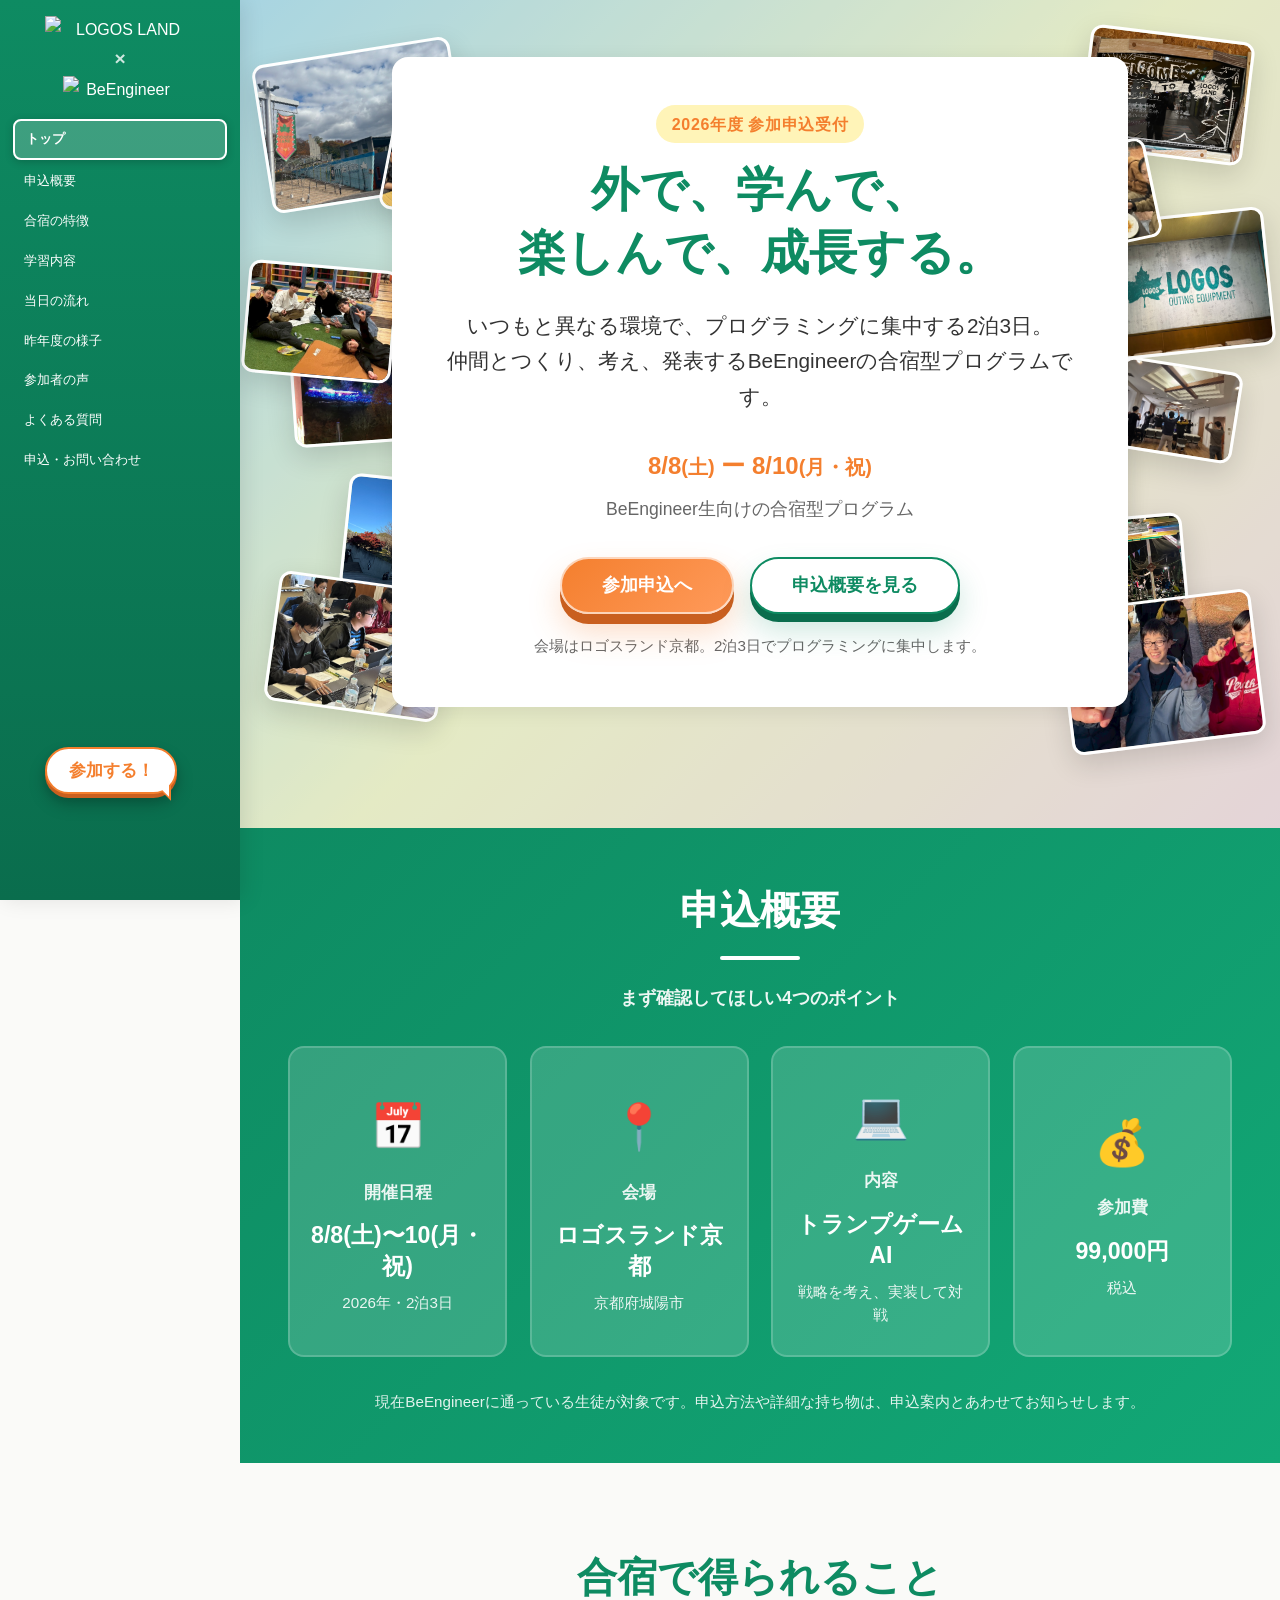
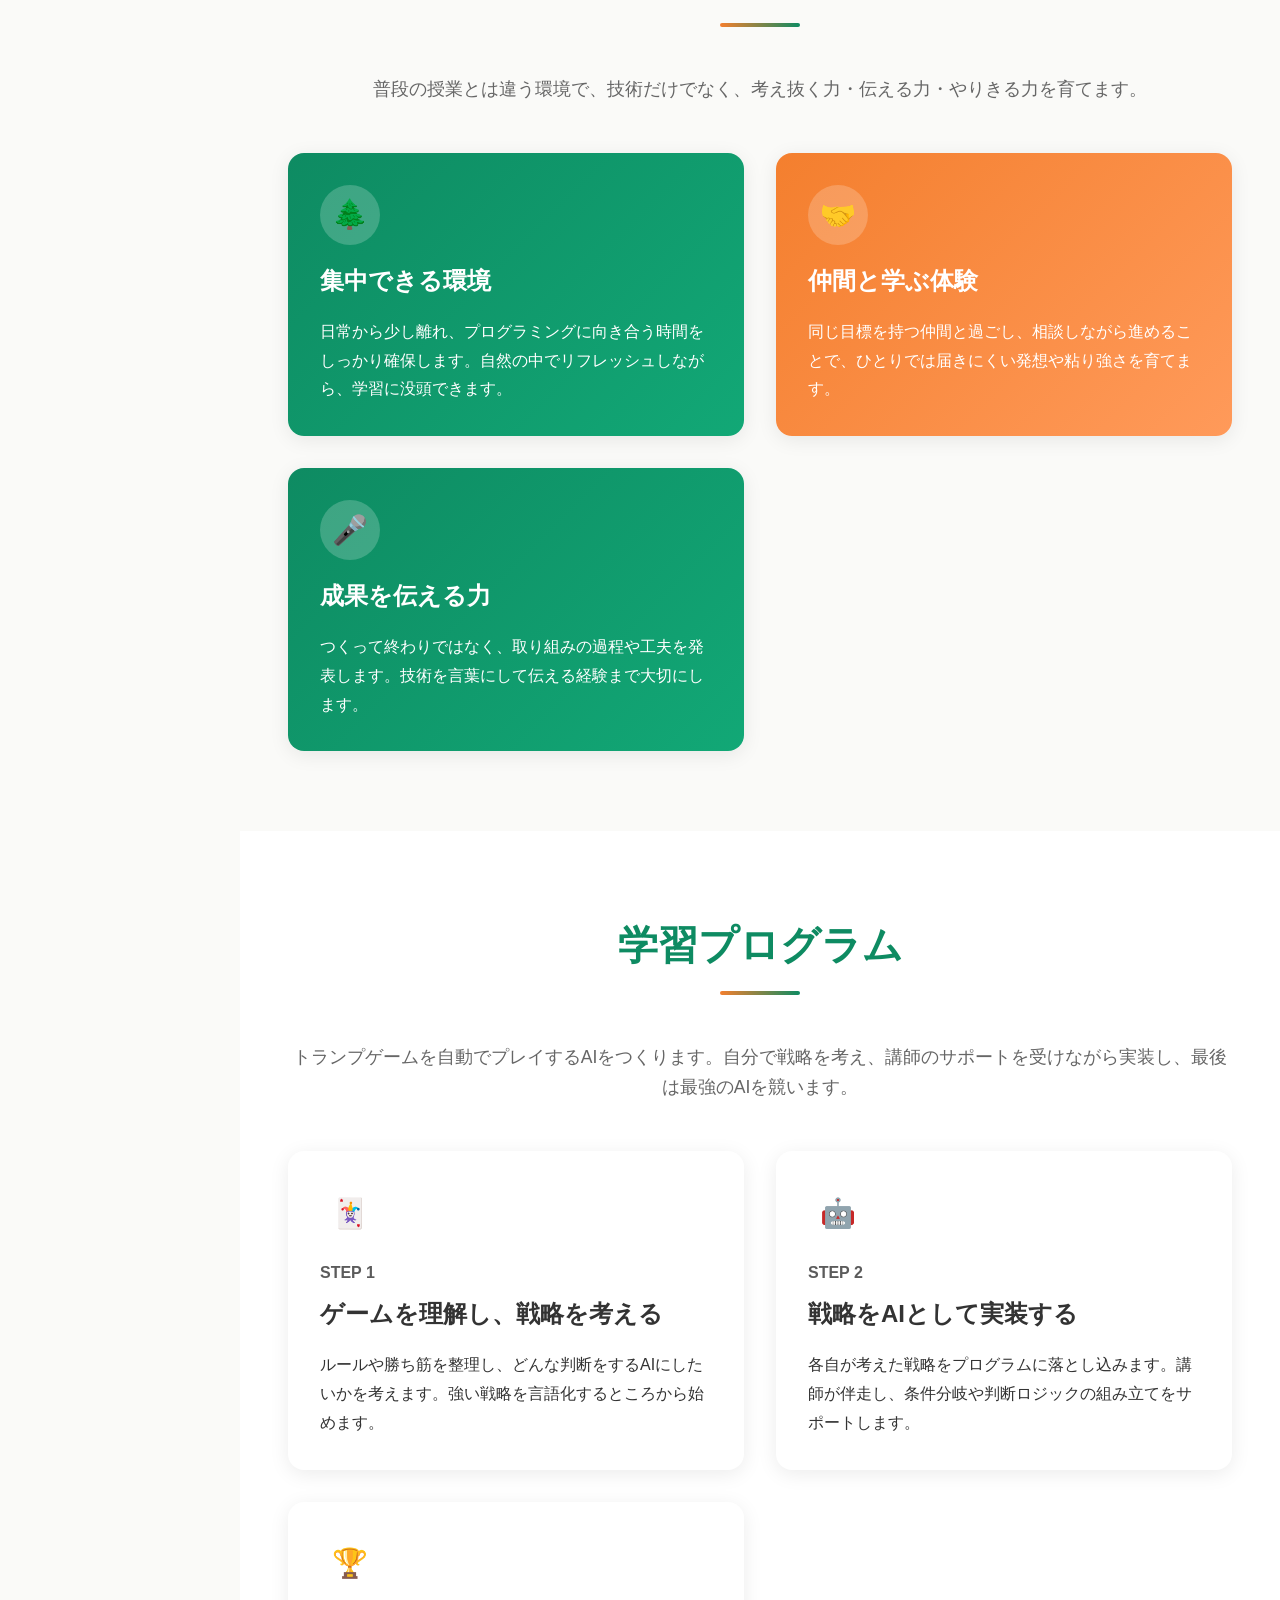
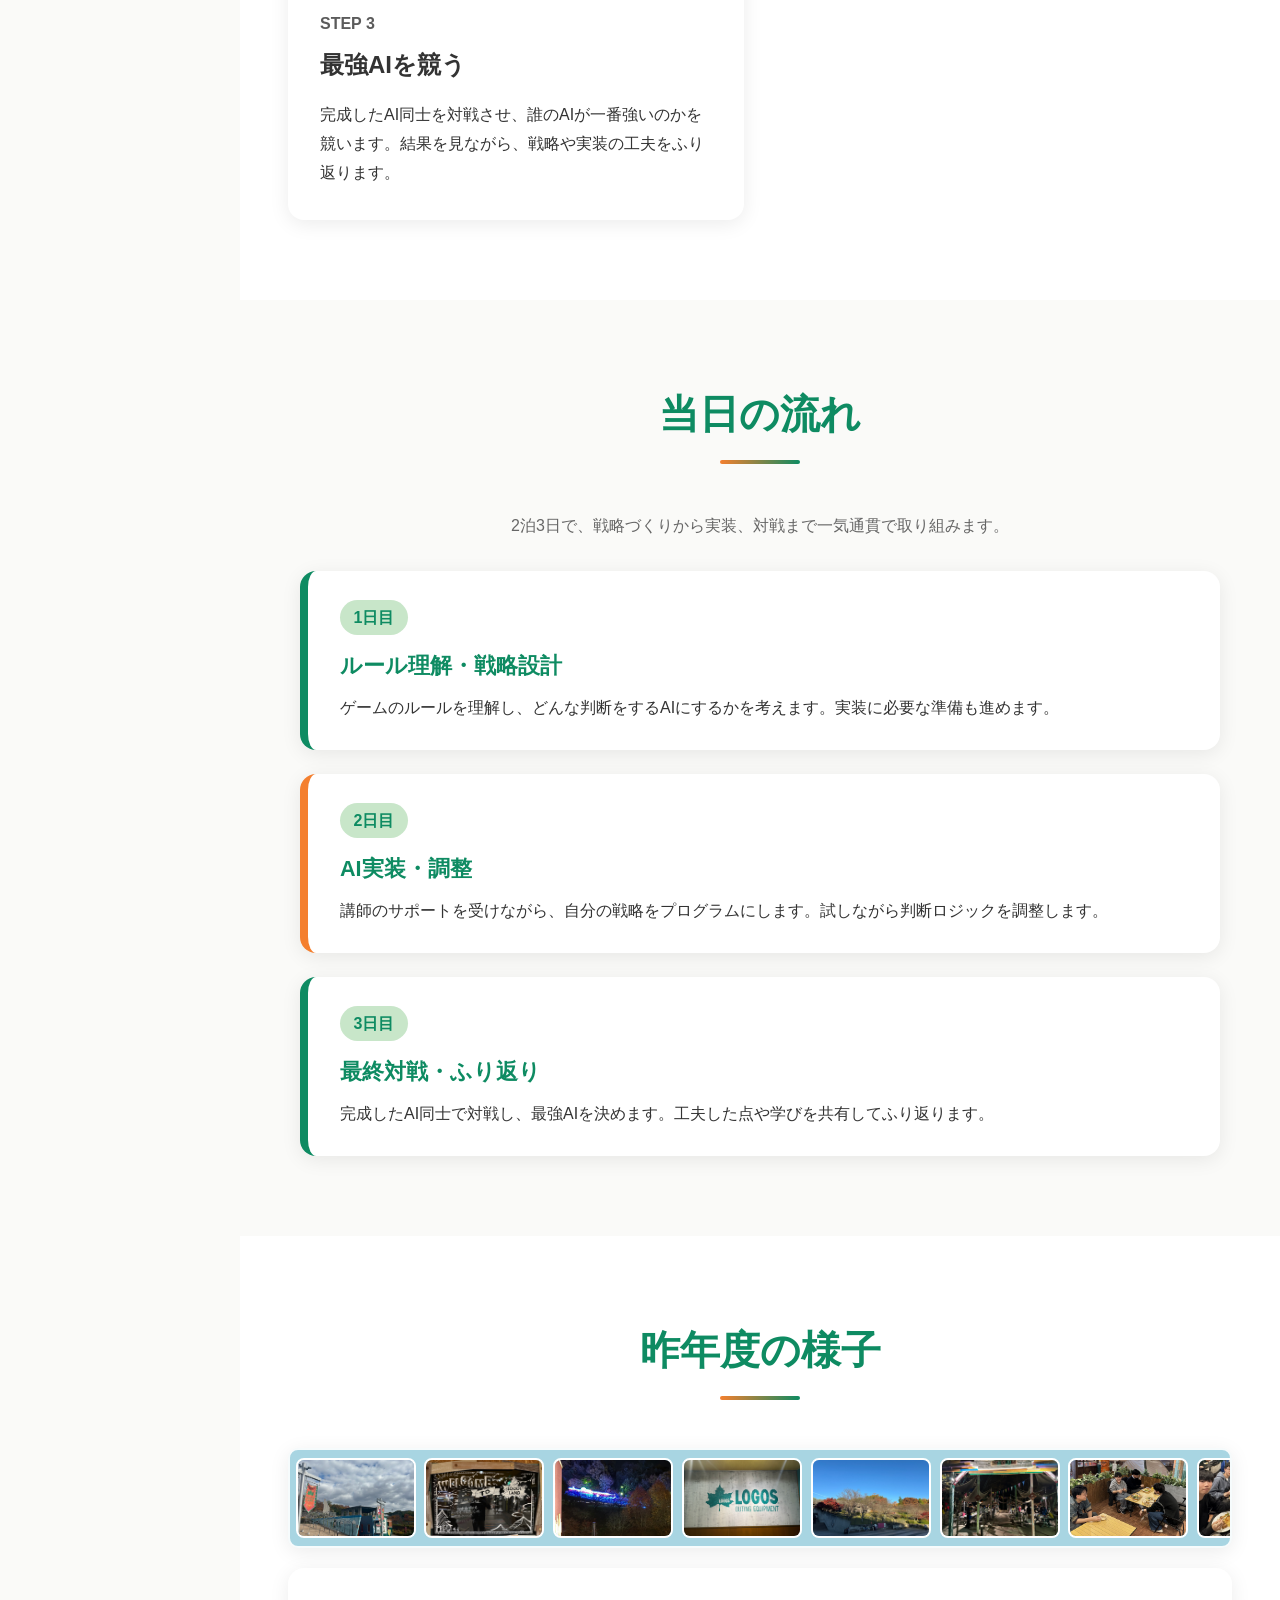
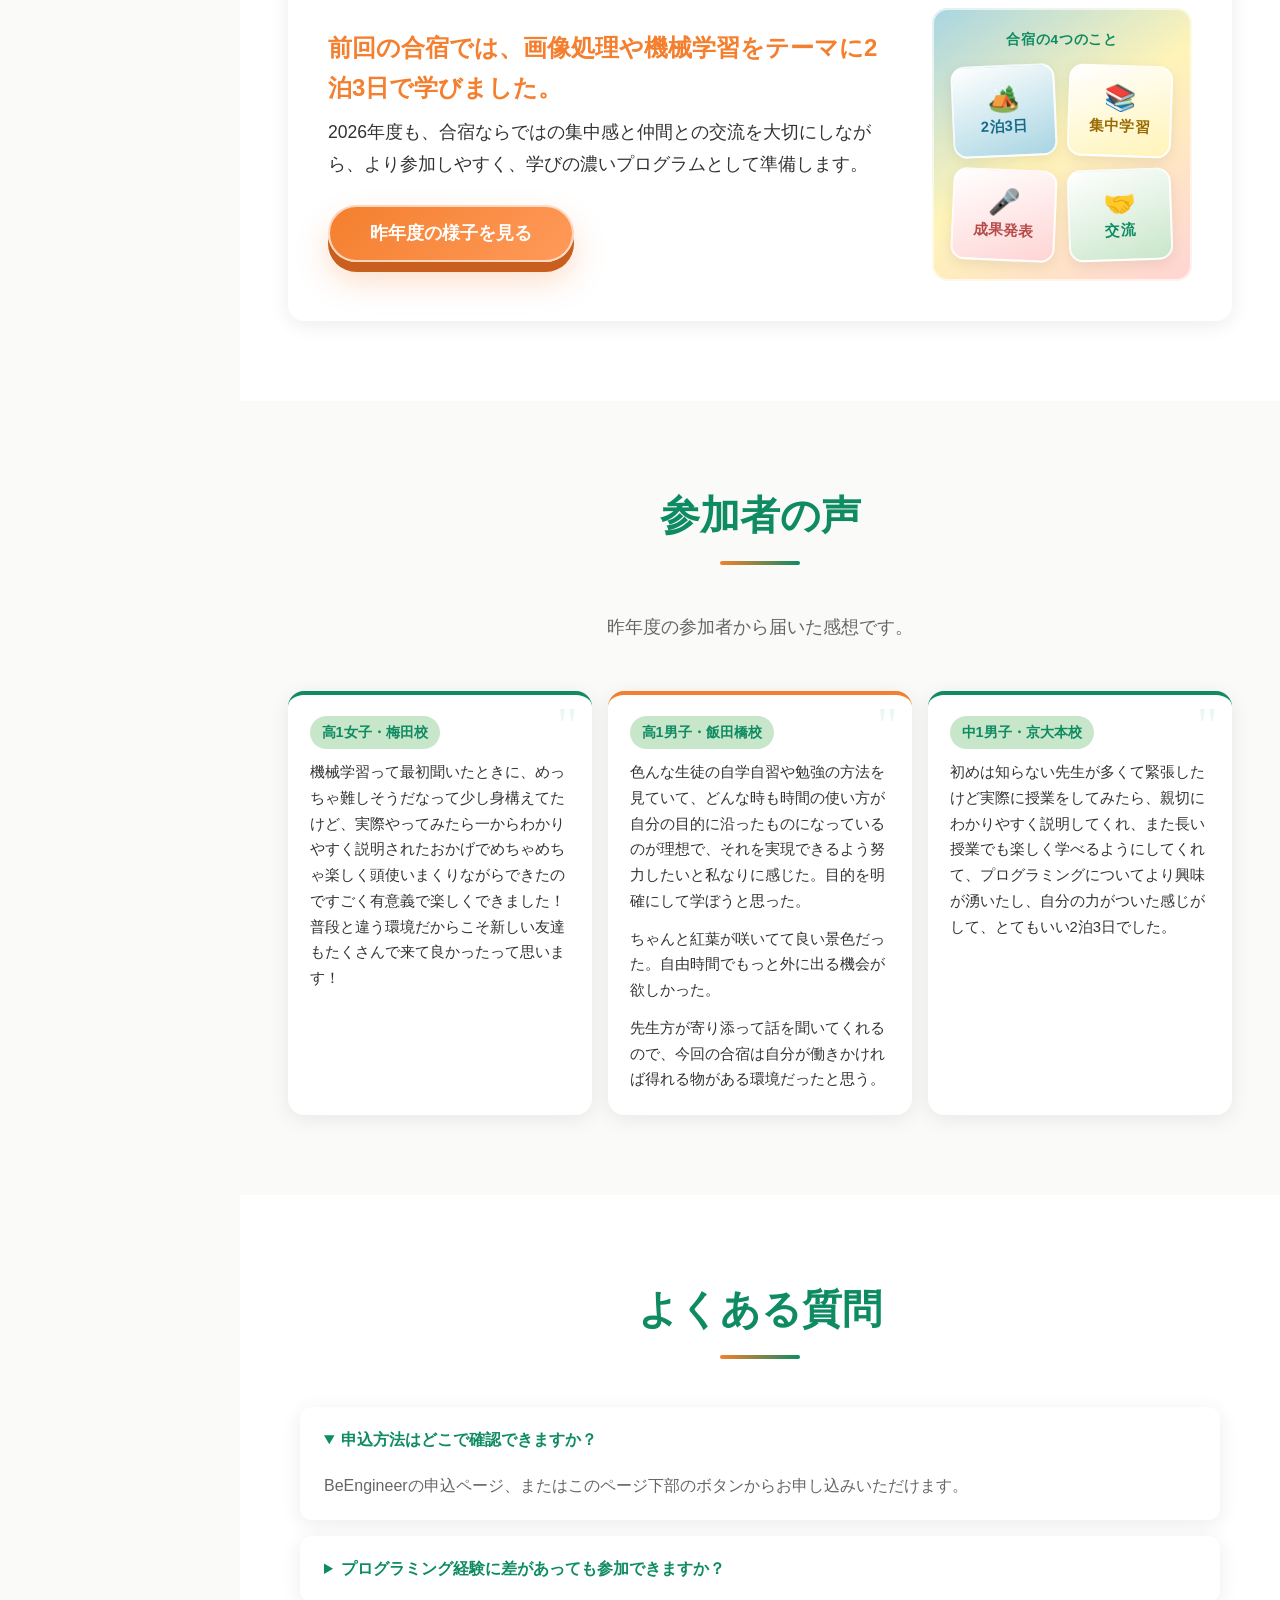
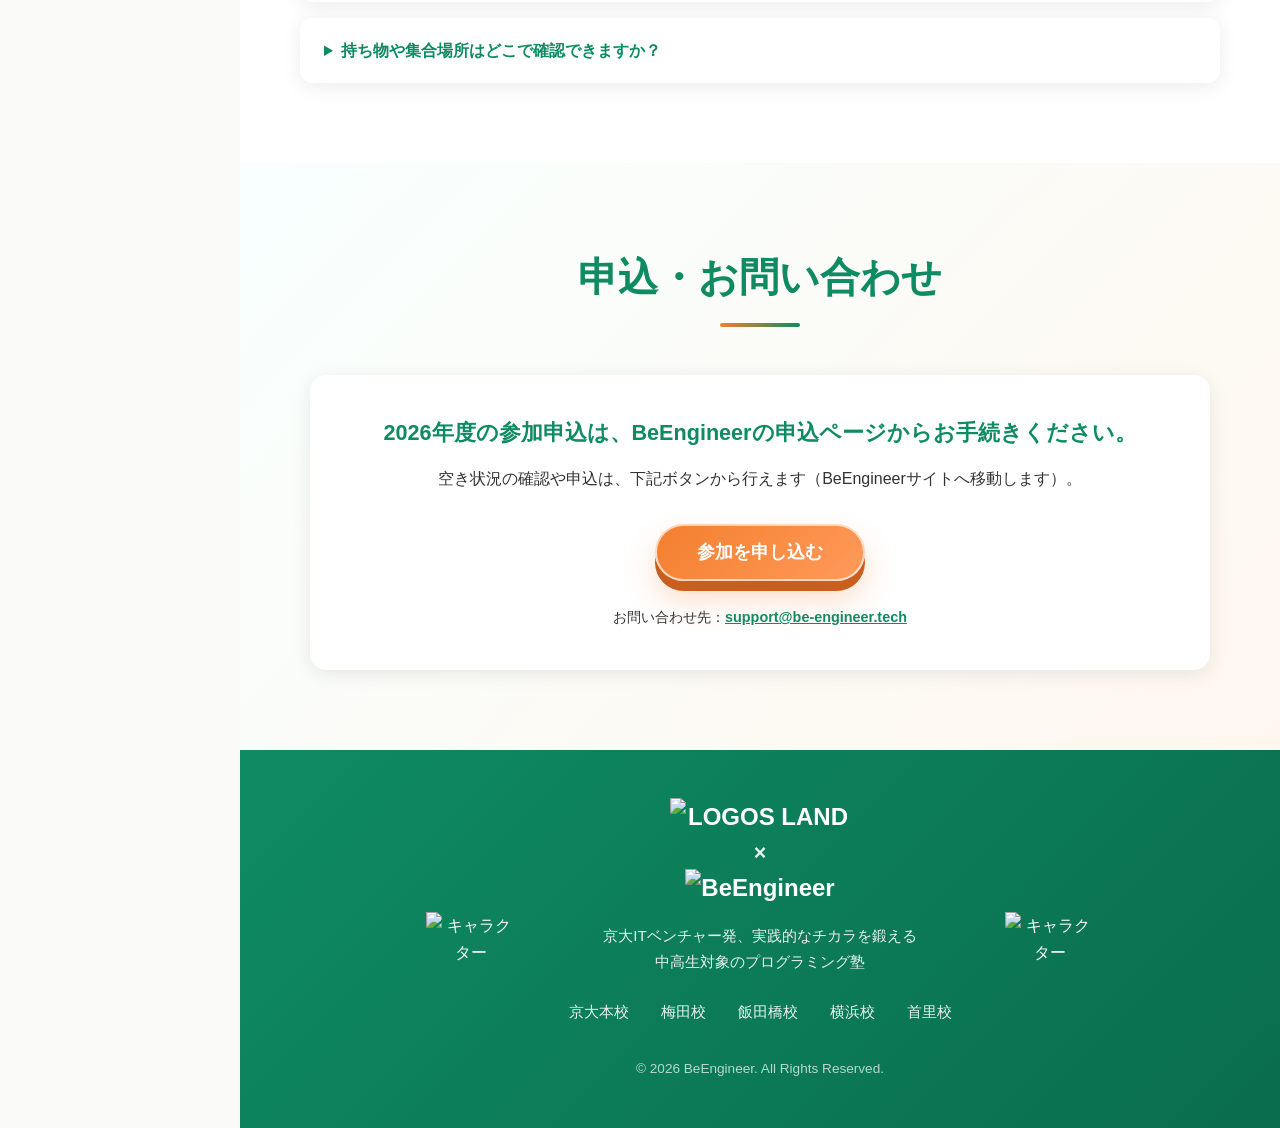
==== commit 7320cf2d: "写真の見せ方を変更（FVのPC版以外はスライダー）" ====
--- a/index.html
+++ b/index.html
@@ -83,6 +83,18 @@
             </div>
         </section>
 
+        <div class="lp-hero-marquee-section" aria-label="合宿の様子">
+            <div class="lp-photo-marquee lp-hero-marquee">
+                <div class="lp-photo-marquee-viewport">
+                    <ul class="lp-photo-marquee-track" data-hero-marquee-track></ul>
+                </div>
+                <div class="lp-photo-lightbox" data-photo-lightbox hidden aria-hidden="true">
+                    <button type="button" class="lp-photo-lightbox-close" data-lightbox-close aria-label="閉じる">×</button>
+                    <img src="" alt="" class="lp-photo-lightbox-image" data-lightbox-image width="1280" height="853">
+                </div>
+            </div>
+        </div>
+
         <section id="info-session" class="lp-info-session" data-info-session-banner aria-labelledby="info-session-title">
             <div class="container">
                 <div class="lp-info-session-card">
@@ -231,25 +243,14 @@
         <section id="voice" class="section">
             <div class="container">
                 <h2 class="section-title">昨年度の様子</h2>
-                <div class="lp-photo-gallery" aria-label="昨年度合宿の写真">
-                    <figure class="lp-photo-item lp-photo-item--1">
-                        <img src="assets/photos/voice/voice-01.jpg" alt="昨年度合宿：プログラミングの様子" loading="lazy" decoding="async">
-                    </figure>
-                    <figure class="lp-photo-item lp-photo-item--2">
-                        <img src="assets/photos/voice/voice-02.jpg" alt="昨年度合宿：学習の様子" loading="lazy" decoding="async">
-                    </figure>
-                    <figure class="lp-photo-item lp-photo-item--3">
-                        <img src="assets/photos/voice/voice-03.jpg" alt="昨年度合宿：参加者の様子" loading="lazy" decoding="async">
-                    </figure>
-                    <figure class="lp-photo-item lp-photo-item--4">
-                        <img src="assets/photos/voice/voice-04.jpg" alt="昨年度合宿：参加者の様子" loading="lazy" decoding="async">
-                    </figure>
-                    <figure class="lp-photo-item lp-photo-item--5">
-                        <img src="assets/photos/voice/voice-05.jpg" alt="昨年度合宿：参加者の様子" loading="lazy" decoding="async">
-                    </figure>
-                    <figure class="lp-photo-item lp-photo-item--6">
-                        <img src="assets/photos/voice/voice-06.jpg" alt="昨年度合宿：参加者の様子" loading="lazy" decoding="async">
-                    </figure>
+                <div class="lp-photo-marquee" aria-label="昨年度合宿の写真">
+                    <div class="lp-photo-marquee-viewport">
+                        <ul class="lp-photo-marquee-track" data-voice-marquee-track></ul>
+                    </div>
+                    <div class="lp-photo-lightbox" data-photo-lightbox hidden aria-hidden="true">
+                        <button type="button" class="lp-photo-lightbox-close" data-lightbox-close aria-label="閉じる">×</button>
+                        <img src="" alt="" class="lp-photo-lightbox-image" data-lightbox-image width="1280" height="853">
+                    </div>
                 </div>
                 <div class="lp-highlight">
                     <div>
--- a/styles.css
+++ b/styles.css
@@ -1968,73 +1968,153 @@
   --hero-photo-z: 1;
 }
 
-.lp-photo-gallery {
-  display: grid;
-  grid-template-columns: repeat(12, minmax(0, 1fr));
-  grid-template-rows: repeat(3, 130px);
-  gap: 0.75rem;
-  max-width: 1100px;
-  margin: 0 auto 2rem;
-}
-
-.lp-photo-item {
-  margin: 0;
-  border-radius: 14px;
-  border: 3px solid var(--color-white);
+.lp-hero-marquee-section {
+  display: none;
+  clear: both;
+}
+
+.lp-photo-marquee {
+  position: relative;
+  width: 100%;
+  max-width: 100%;
+  margin: 0 auto 1.25rem;
+}
+
+.lp-photo-marquee-viewport {
+  overflow: hidden;
+  border-radius: 10px;
+  border: 2px solid rgba(255, 255, 255, 0.9);
   box-shadow: var(--shadow-soft);
   background-color: var(--color-pastel-blue);
-  overflow: hidden;
-  transition: transform 0.25s ease, box-shadow 0.25s ease;
-}
-
-.lp-photo-item img {
+}
+
+.lp-photo-marquee-track {
+  display: flex;
+  align-items: center;
+  gap: 0.55rem;
+  width: max-content;
+  padding: 0.5rem 0.35rem;
+  list-style: none;
+  animation: lp-photo-marquee-scroll var(--marquee-duration, 98s) linear infinite;
+  will-change: transform;
+}
+
+.lp-photo-marquee:hover .lp-photo-marquee-track,
+.lp-photo-marquee.is-paused .lp-photo-marquee-track {
+  animation-play-state: paused;
+}
+
+.lp-photo-marquee-item {
+  flex: 0 0 auto;
+  margin: 0;
+}
+
+.lp-photo-marquee-thumb {
   display: block;
-  width: 100%;
-  height: 100%;
+  padding: 0;
+  border: none;
+  background: none;
+  cursor: zoom-in;
+  border-radius: 8px;
+  line-height: 0;
+  transition: transform 0.2s ease, box-shadow 0.2s ease;
+}
+
+.lp-photo-marquee-thumb:hover,
+.lp-photo-marquee-thumb:focus-visible {
+  transform: scale(1.04);
+  box-shadow: var(--shadow-hover);
+  outline: 2px solid var(--color-primary);
+  outline-offset: 2px;
+}
+
+.lp-photo-marquee-item img {
+  display: block;
+  width: 120px;
+  height: 80px;
   object-fit: cover;
-}
-
-.lp-photo-item--1 {
-  grid-column: 1 / span 7;
-  grid-row: 1 / span 2;
-  transform: rotate(-1.5deg);
-}
-
-.lp-photo-item--2 {
-  grid-column: 8 / span 5;
-  grid-row: 1;
-  transform: rotate(1.5deg);
-}
-
-.lp-photo-item--3 {
-  grid-column: 8 / span 5;
-  grid-row: 2;
-  transform: rotate(2deg);
-}
-
-.lp-photo-item--4 {
-  grid-column: 5 / span 4;
-  grid-row: 3;
-  transform: rotate(-2deg);
-}
-
-.lp-photo-item--5 {
-  grid-column: 9 / span 4;
-  grid-row: 3;
-  transform: rotate(-1deg);
-}
-
-.lp-photo-item--6 {
-  grid-column: 1 / span 4;
-  grid-row: 3;
-  transform: rotate(1deg);
-}
-
-@media (hover: hover) {
-  .lp-photo-item:hover {
-    transform: rotate(0deg) scale(1.02);
-    box-shadow: var(--shadow-hover);
-    z-index: 1;
+  border-radius: 8px;
+  border: 2px solid var(--color-white);
+  pointer-events: none;
+}
+
+.lp-photo-lightbox {
+  position: fixed;
+  inset: 0;
+  z-index: 10000;
+  display: flex;
+  align-items: center;
+  justify-content: center;
+  padding: 1rem;
+  background: rgba(0, 0, 0, 0.82);
+}
+
+.lp-photo-lightbox[hidden] {
+  display: none;
+}
+
+.lp-photo-lightbox-image {
+  display: block;
+  width: auto;
+  max-width: min(92vw, 720px);
+  max-height: min(85vh, 720px);
+  object-fit: contain;
+  border-radius: 12px;
+  border: 3px solid var(--color-white);
+  box-shadow: var(--shadow-hover);
+  background-color: var(--color-white);
+}
+
+.lp-photo-lightbox-close {
+  position: absolute;
+  top: 0.5rem;
+  right: 0.5rem;
+  z-index: 1;
+  display: flex;
+  align-items: center;
+  justify-content: center;
+  width: 2.5rem;
+  height: 2.5rem;
+  padding: 0;
+  border: 2px solid var(--color-white);
+  border-radius: 50%;
+  background-color: var(--color-secondary);
+  color: var(--color-white);
+  font-size: 1.5rem;
+  line-height: 1;
+  cursor: pointer;
+  box-shadow: var(--shadow-soft);
+}
+
+.lp-photo-lightbox-close:hover,
+.lp-photo-lightbox-close:focus-visible {
+  background-color: #e56a1f;
+  outline: 2px solid var(--color-white);
+  outline-offset: 2px;
+}
+
+@keyframes lp-photo-marquee-scroll {
+  0% {
+    transform: translateX(0);
+  }
+
+  100% {
+    transform: translateX(-50%);
+  }
+}
+
+@media (prefers-reduced-motion: reduce) {
+  .lp-photo-marquee-track {
+    animation: none;
+    flex-wrap: wrap;
+    justify-content: center;
+    width: 100%;
+    max-width: 100%;
+    padding: 0.5rem;
+  }
+
+  .lp-photo-marquee-item[aria-hidden='true'] {
+    display: none;
   }
 }
 
@@ -2446,9 +2526,39 @@
 }
 
 @media (max-width: 768px) {
-  .lp-hero {
-    min-height: 100vh;
-    padding: 5rem 1rem 3rem;
+  .hero.lp-hero {
+    height: auto;
+    min-height: 0;
+    overflow: visible;
+    display: block;
+    padding: 5rem 1rem 2rem;
+  }
+
+  .hero.lp-hero .hero-content {
+    max-width: 100%;
+    width: 100%;
+    padding: 0 1rem;
+  }
+
+  .hero-photos {
+    display: none;
+  }
+
+  .lp-hero-marquee-section {
+    display: block;
+    position: relative;
+    z-index: 2;
+    margin: 0;
+    padding: 1.25rem 1rem 1.5rem;
+    background: linear-gradient(135deg, var(--color-pastel-blue) 0%, var(--color-pastel-yellow) 50%, var(--color-pastel-pink) 100%);
+  }
+
+  .lp-hero-marquee {
+    margin: 0;
+  }
+
+  .lp-hero-marquee-section + .lp-info-session {
+    padding-top: 2.5rem;
   }
 
   .hero-photo {
@@ -2539,44 +2649,18 @@
     text-align: center;
   }
 
-  .lp-photo-gallery {
-    grid-template-columns: repeat(2, minmax(0, 1fr));
-    grid-auto-rows: 140px;
-    gap: 0.65rem;
-    margin-bottom: 1.5rem;
-  }
-
-  .lp-photo-item,
-  .lp-photo-item--1,
-  .lp-photo-item--2,
-  .lp-photo-item--3,
-  .lp-photo-item--4,
-  .lp-photo-item--5,
-  .lp-photo-item--6 {
-    grid-column: auto;
-    grid-row: auto;
-    transform: none;
-  }
-
-  .lp-photo-gallery {
-    grid-template-rows: repeat(4, 130px);
-  }
-
-  .lp-photo-item--1 {
-    grid-column: 1 / -1;
-    grid-row: 1 / span 2;
-  }
-
-  .lp-photo-item--2,
-  .lp-photo-item--3 {
-    grid-column: span 1;
-    grid-row: auto;
-  }
-
-  .lp-photo-item--4,
-  .lp-photo-item--5,
-  .lp-photo-item--6 {
-    grid-column: span 1;
+  .lp-photo-marquee {
+    max-width: 100%;
+    margin-bottom: 1rem;
+  }
+
+  .lp-photo-marquee-item img {
+    width: 100px;
+    height: 67px;
+  }
+
+  .lp-photo-marquee-track {
+    gap: 0.45rem;
   }
 
   .lp-highlight {
@@ -3335,14 +3419,27 @@
     padding-bottom: 80px;
   }
   
-  .hero {
+  .hero:not(.lp-hero) {
     height: 70vh;
   }
-  
+
+  .hero.lp-hero {
+    height: auto;
+    min-height: 0;
+    overflow: visible;
+    display: block;
+  }
+
   .hero-content {
     max-width: 95%;
     width: 95%;
     padding: 1rem;
+  }
+
+  .hero.lp-hero .hero-content {
+    max-width: 100%;
+    width: 100%;
+    padding: 0 1rem;
   }
   
   .hero-panel {
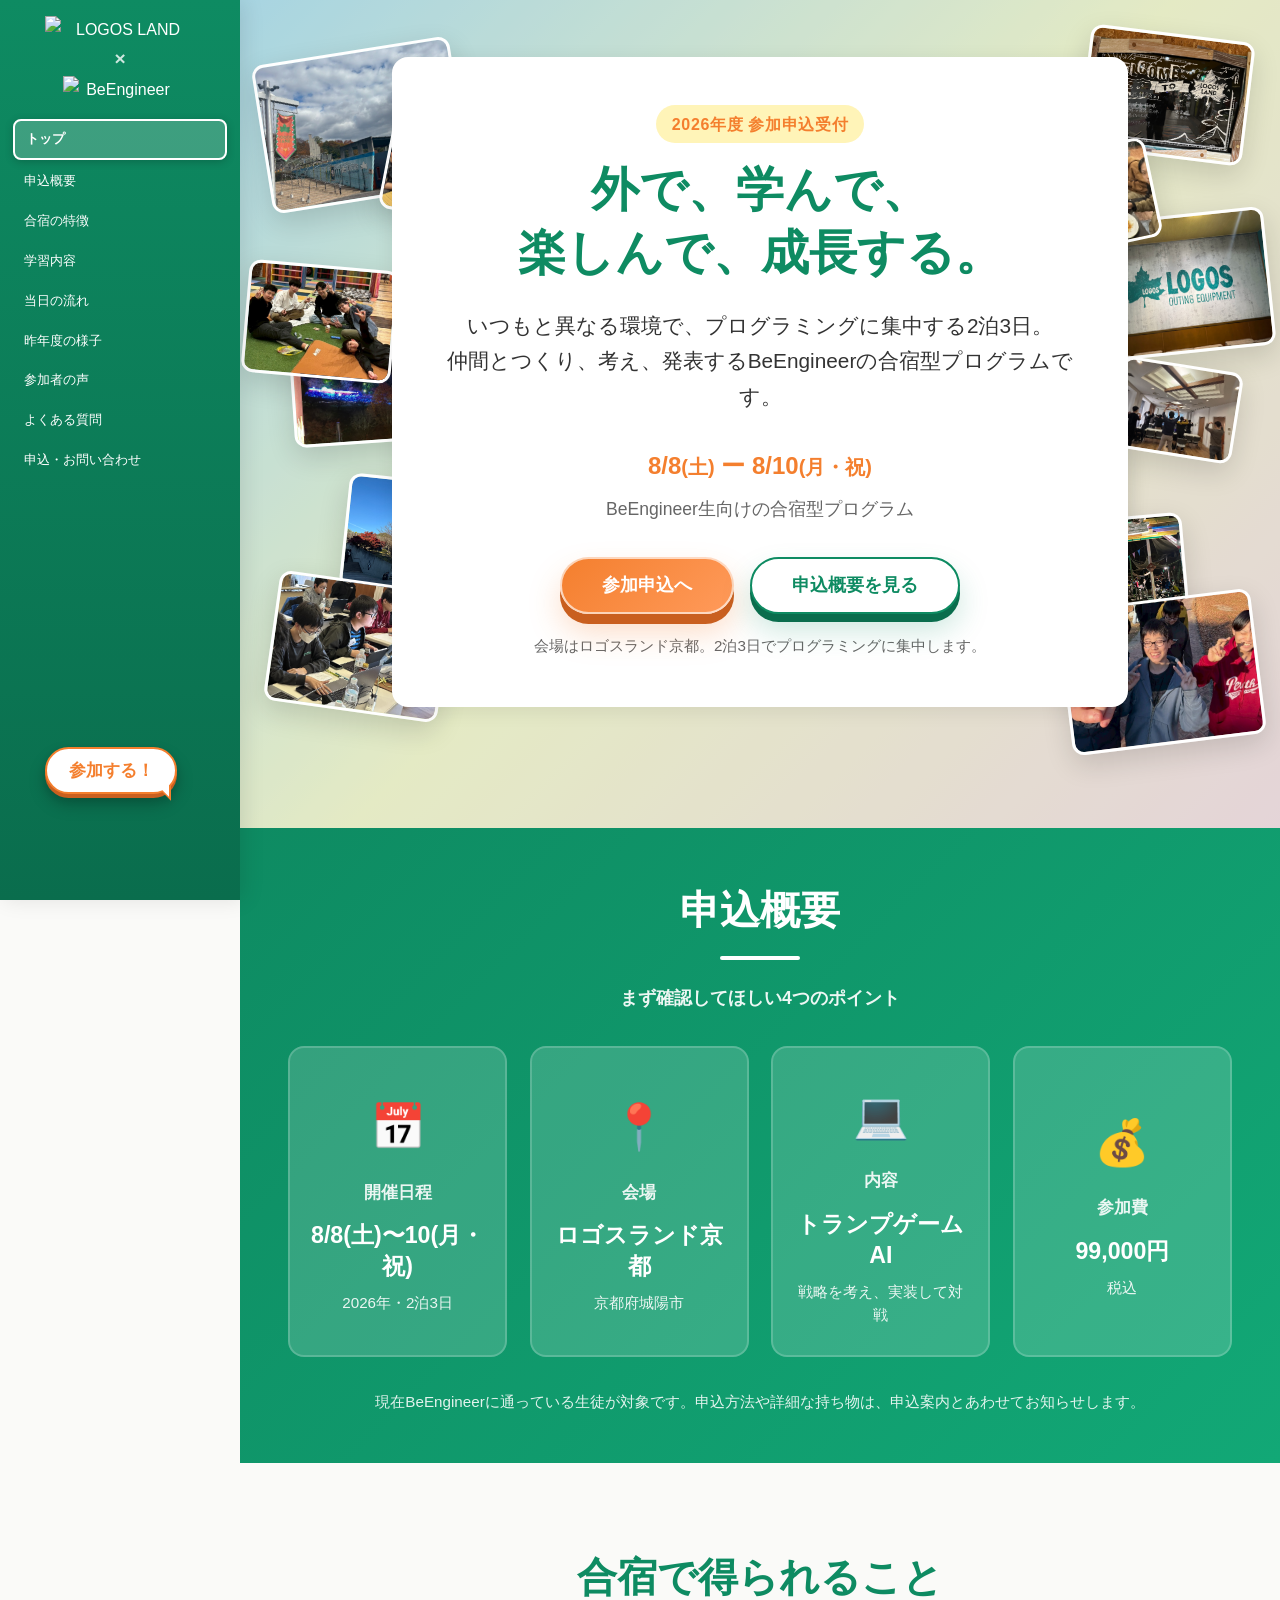
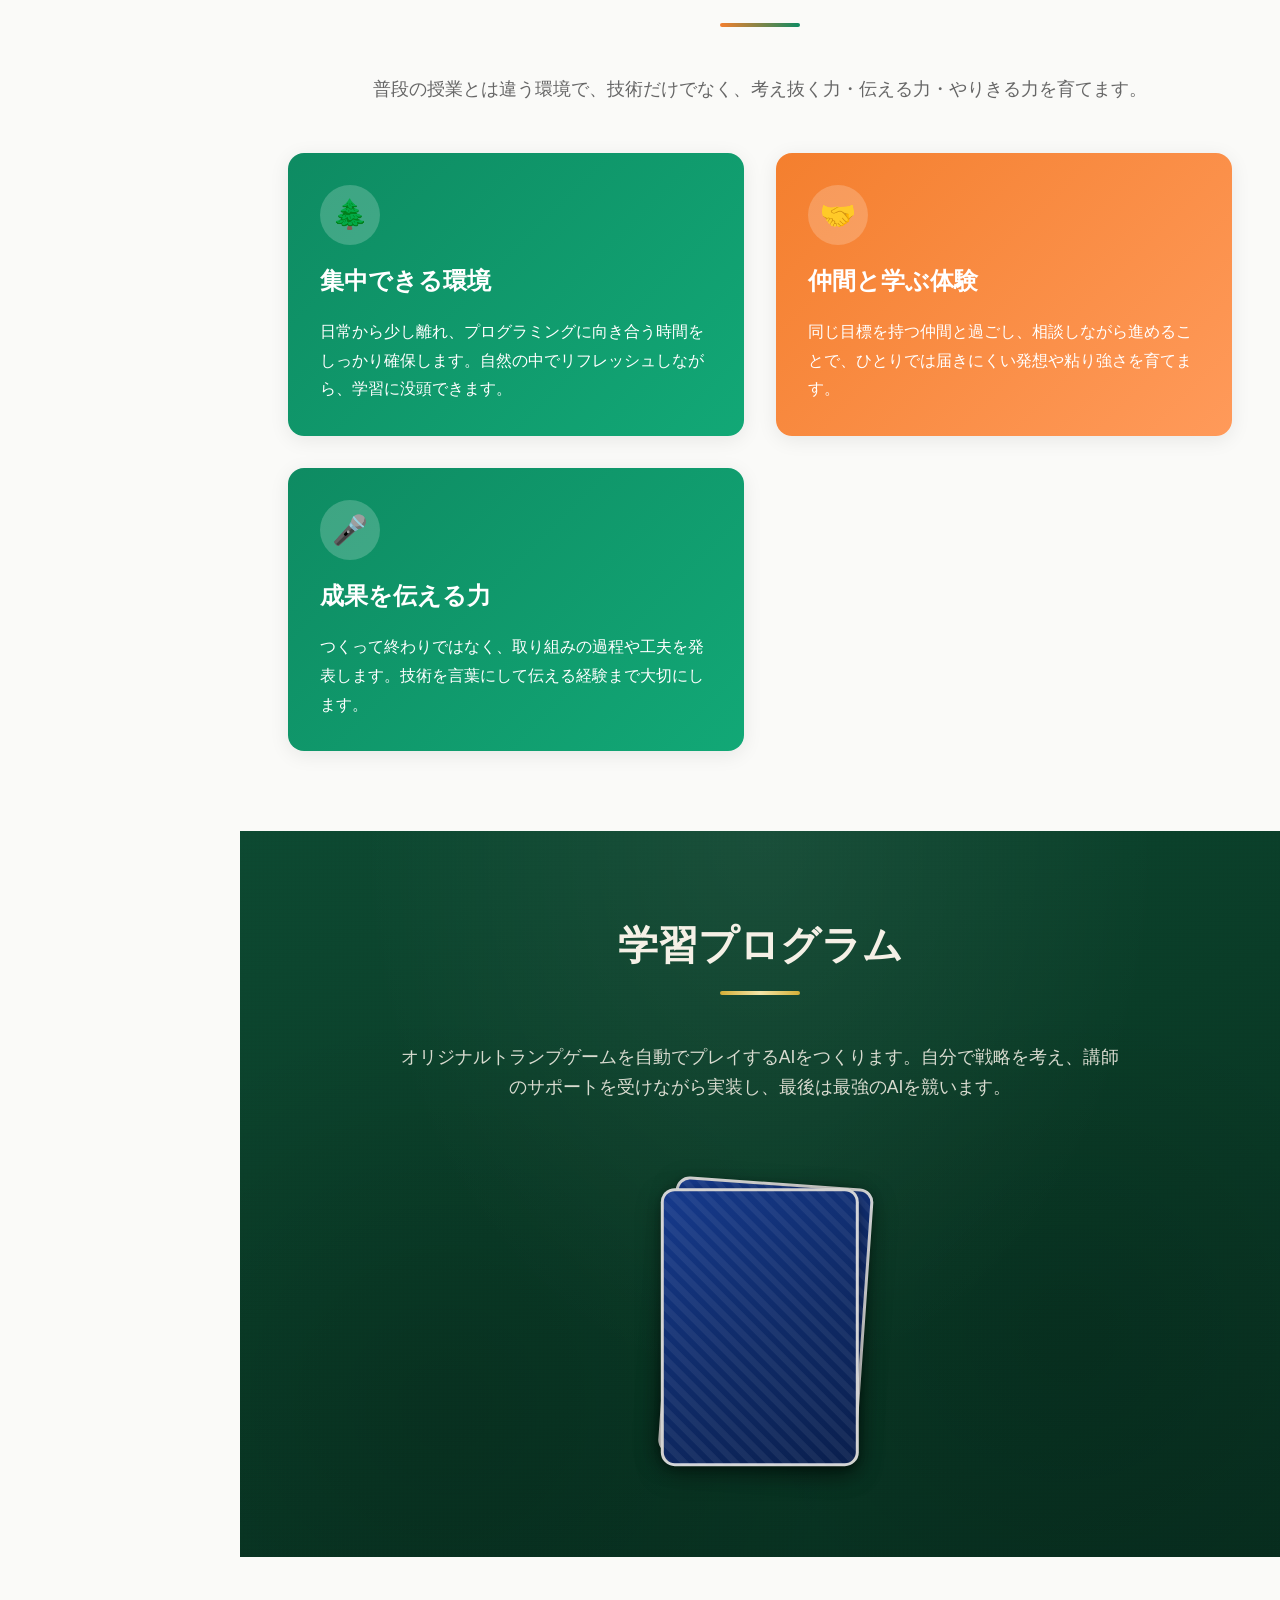
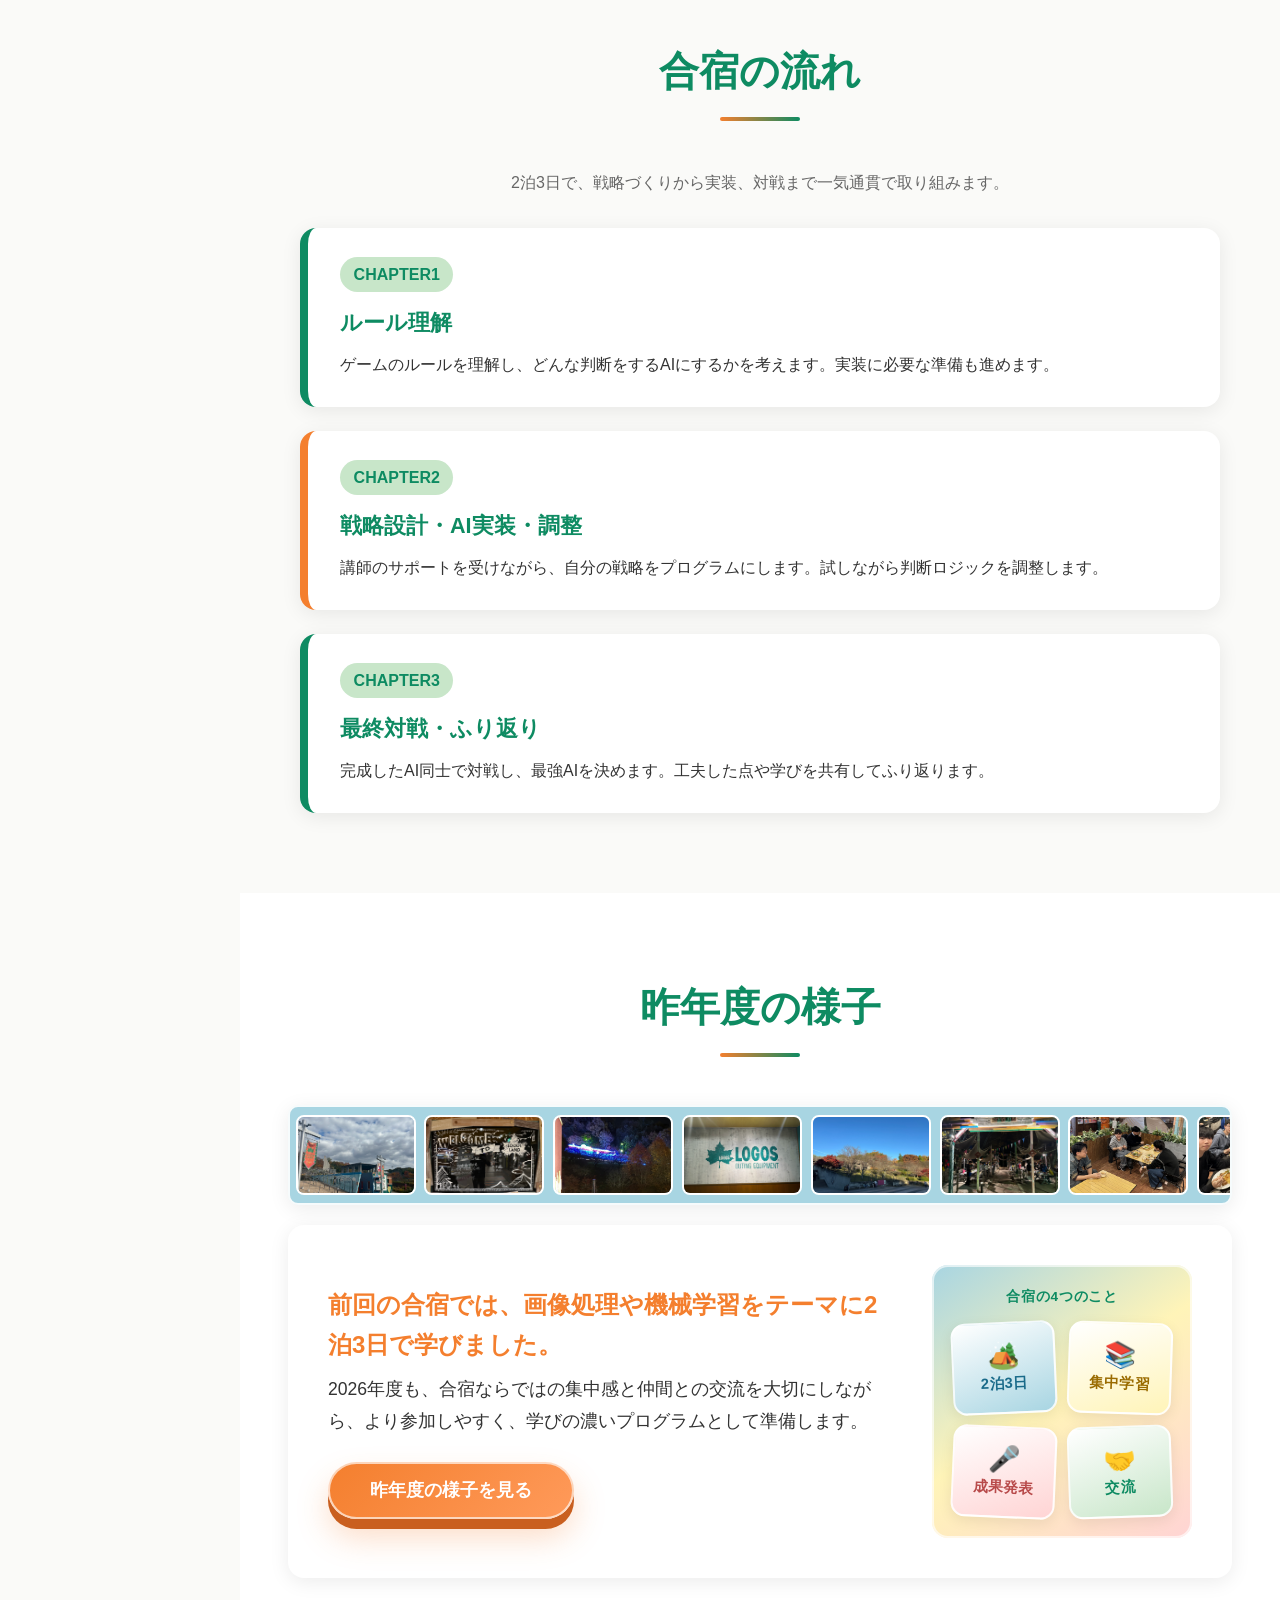
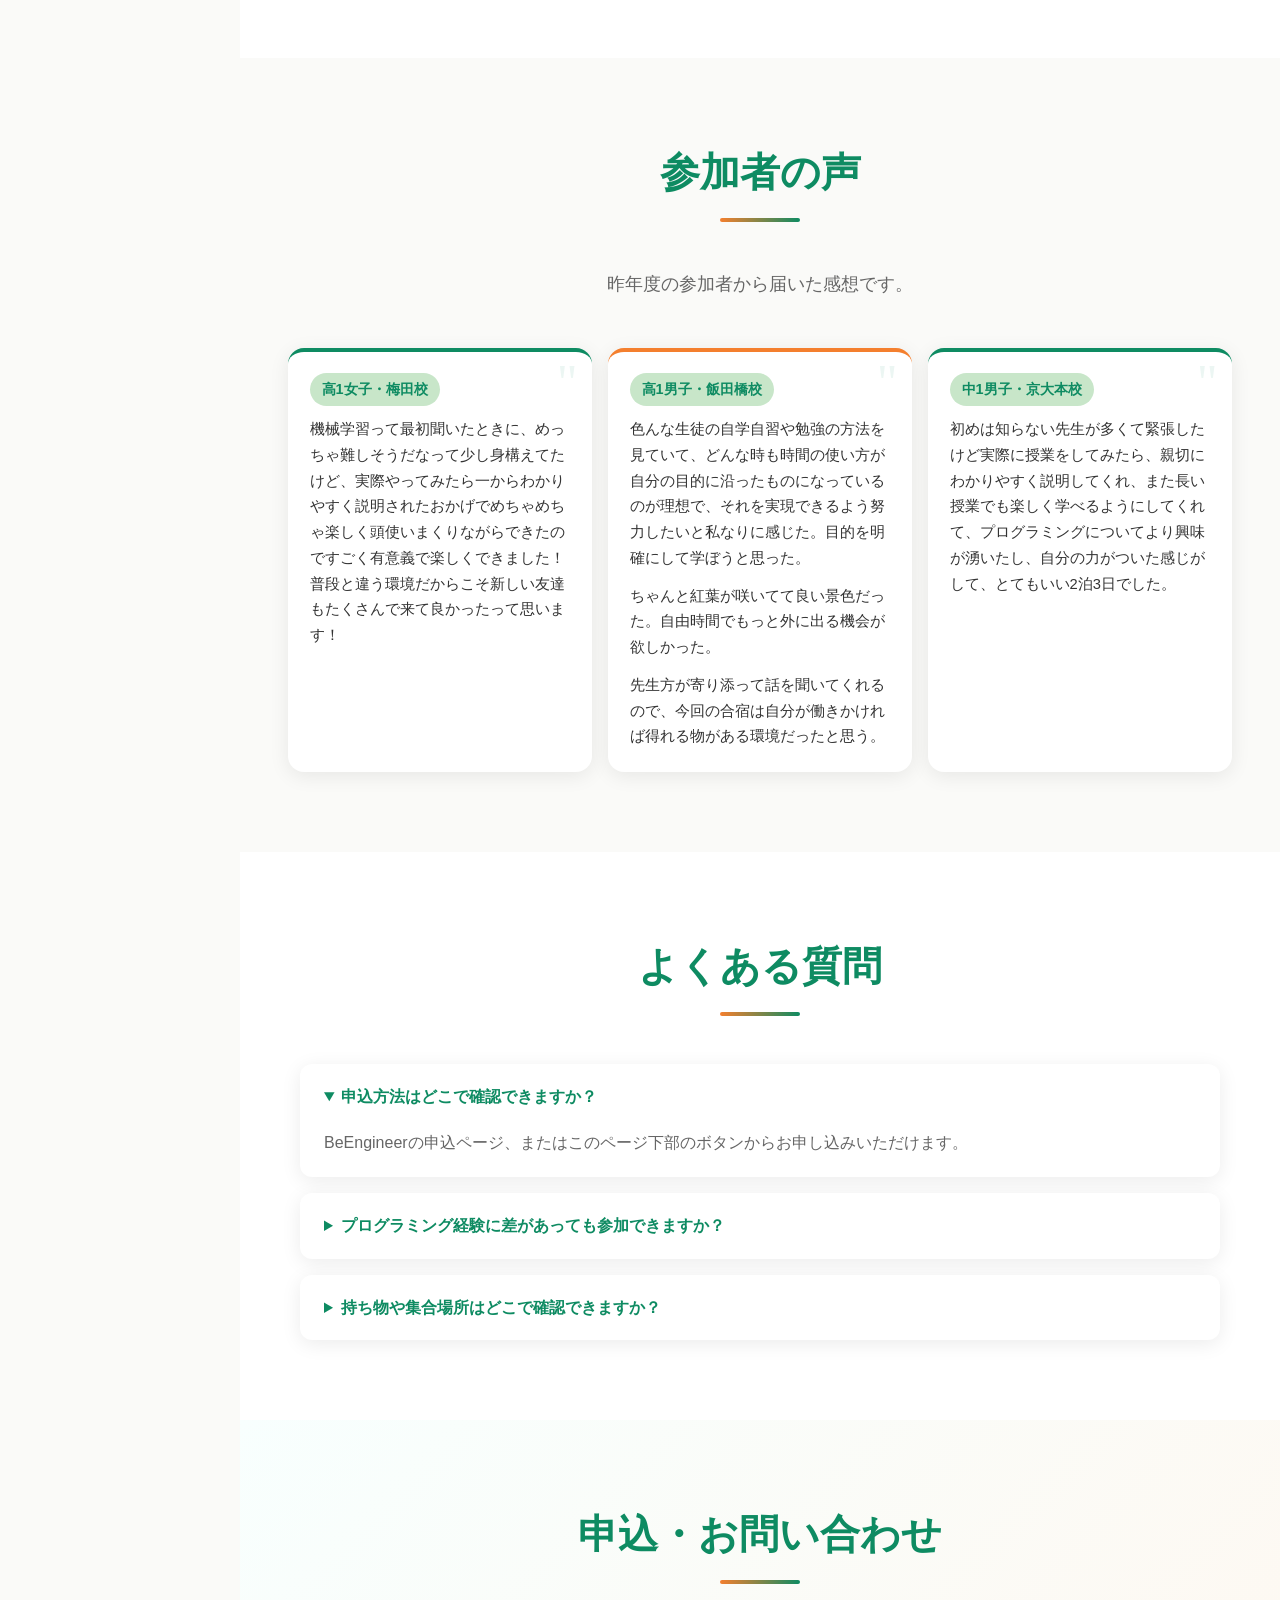
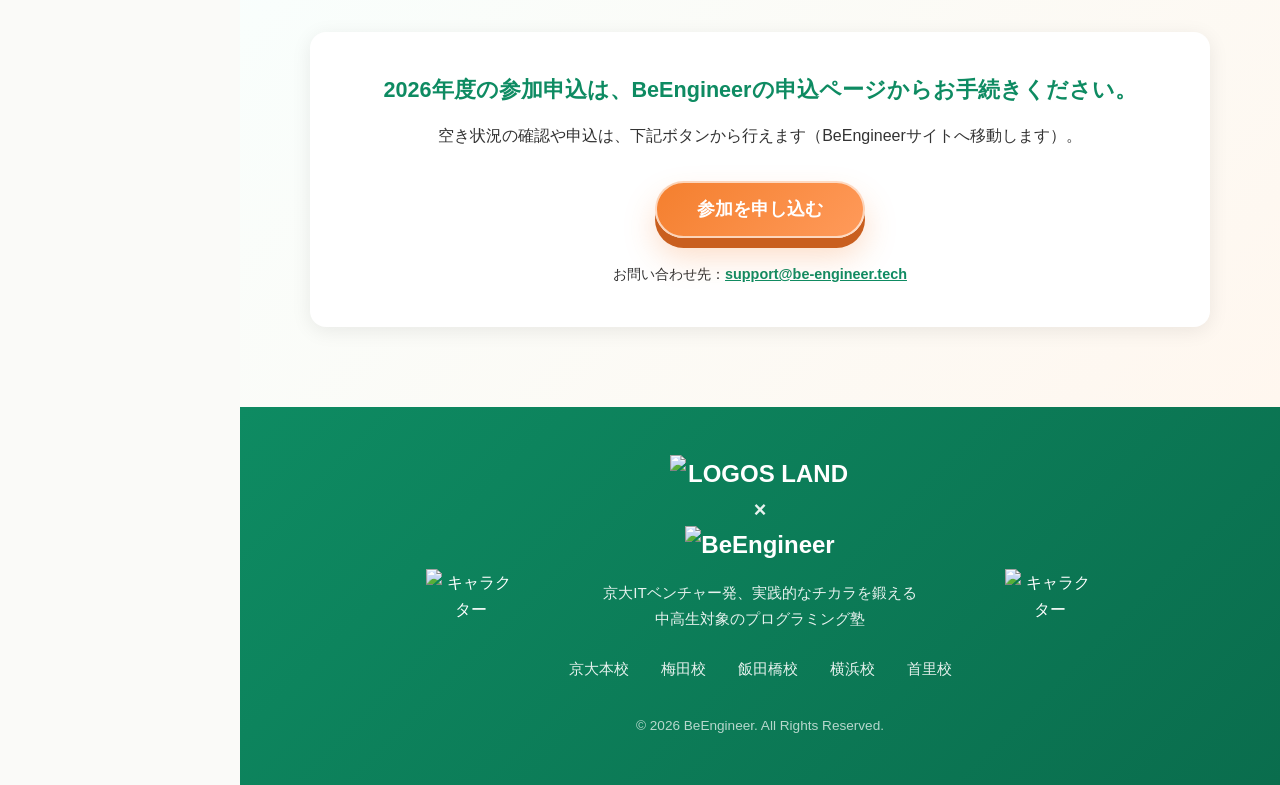
==== commit 3cf55932: "学習プログラム・合宿の流れを修正" ====
--- a/index.html
+++ b/index.html
@@ -171,46 +171,88 @@
             </div>
         </section>
 
-        <section id="program" class="section">
-            <div class="container">
-                <h2 class="section-title">学習プログラム</h2>
-                <p class="section-intro">トランプゲームを自動でプレイするAIをつくります。自分で戦略を考え、講師のサポートを受けながら実装し、最後は最強のAIを競います。</p>
-                <div class="card-grid">
-                    <div class="card program-card">
-                        <div class="card-header">
-                            <div class="card-icon">🃏</div>
-                            <div class="card-header-text">
-                                <div class="chapter-number">STEP 1</div>
-                                <h3 class="card-title">ゲームを理解し、戦略を考える</h3>
+        <section id="program" class="section program-section">
+            <div class="program-section-felt" aria-hidden="true"></div>
+            <div class="program-suit-floats" data-program-suit-floats aria-hidden="true"></div>
+            <div class="container">
+                <h2 class="section-title program-section-title">学習プログラム</h2>
+                <p class="section-intro program-section-intro">オリジナルトランプゲームを自動でプレイするAIをつくります。自分で戦略を考え、講師のサポートを受けながら実装し、最後は最強のAIを競います。</p>
+                <div class="program-card-hand" data-program-deal aria-label="学習プログラム">
+                    <div class="program-deal-deck" aria-hidden="true"></div>
+                    <div class="program-card-hand-flank program-card-hand-flank--left" aria-hidden="true">
+                        <div class="playing-card playing-card--back playing-card--fan-left-1"><span class="playing-card-back-mark">BeEn</span></div>
+                        <div class="playing-card playing-card--club playing-card--deco playing-card--fan-left-2">
+                            <div class="playing-card-corner playing-card-corner--tl">
+                                <span class="playing-card-rank">J</span>
+                                <span class="playing-card-suit">♣</span>
                             </div>
-                        </div>
-                        <div class="card-content">
-                            <p>ルールや勝ち筋を整理し、どんな判断をするAIにしたいかを考えます。強い戦略を言語化するところから始めます。</p>
-                        </div>
-                    </div>
-                    <div class="card program-card">
-                        <div class="card-header">
-                            <div class="card-icon">🤖</div>
-                            <div class="card-header-text">
-                                <div class="chapter-number">STEP 2</div>
-                                <h3 class="card-title">戦略をAIとして実装する</h3>
+                            <div class="playing-card-corner playing-card-corner--br">
+                                <span class="playing-card-rank">J</span>
+                                <span class="playing-card-suit">♣</span>
                             </div>
-                        </div>
-                        <div class="card-content">
-                            <p>各自が考えた戦略をプログラムに落とし込みます。講師が伴走し、条件分岐や判断ロジックの組み立てをサポートします。</p>
-                        </div>
-                    </div>
-                    <div class="card program-card">
-                        <div class="card-header">
-                            <div class="card-icon">🏆</div>
-                            <div class="card-header-text">
-                                <div class="chapter-number">STEP 3</div>
-                                <h3 class="card-title">最強AIを競う</h3>
+                            <span class="playing-card-suit-large">♣</span>
+                        </div>
+                    </div>
+                    <div class="program-card-hand-core">
+                    <article class="playing-card playing-card--spade playing-card--content playing-card--content-1">
+                        <div class="playing-card-corner playing-card-corner--tl">
+                            <span class="playing-card-rank">A</span>
+                            <span class="playing-card-suit">♠</span>
+                        </div>
+                        <div class="playing-card-corner playing-card-corner--br">
+                            <span class="playing-card-rank">A</span>
+                            <span class="playing-card-suit">♠</span>
+                        </div>
+                        <div class="playing-card-center">
+                            <span class="playing-card-suit-large" aria-hidden="true">♠</span>
+                            <h3 class="playing-card-title">AIを開発！</h3>
+                            <p class="playing-card-text">オリジナルトランプゲームを自動で戦うAIを開発する。</p>
+                        </div>
+                    </article>
+                    <article class="playing-card playing-card--diamond playing-card--content playing-card--content-2">
+                        <div class="playing-card-corner playing-card-corner--tl">
+                            <span class="playing-card-rank">K</span>
+                            <span class="playing-card-suit">♦</span>
+                        </div>
+                        <div class="playing-card-corner playing-card-corner--br">
+                            <span class="playing-card-rank">K</span>
+                            <span class="playing-card-suit">♦</span>
+                        </div>
+                        <div class="playing-card-center">
+                            <span class="playing-card-suit-large" aria-hidden="true">♦</span>
+                            <h3 class="playing-card-title">オリジナル戦略！</h3>
+                            <p class="playing-card-text">一人一人が自分のアイデアで、そのままAIとして実装する。</p>
+                        </div>
+                    </article>
+                    <article class="playing-card playing-card--heart playing-card--content playing-card--content-3">
+                        <div class="playing-card-corner playing-card-corner--tl">
+                            <span class="playing-card-rank">A</span>
+                            <span class="playing-card-suit">♥</span>
+                        </div>
+                        <div class="playing-card-corner playing-card-corner--br">
+                            <span class="playing-card-rank">A</span>
+                            <span class="playing-card-suit">♥</span>
+                        </div>
+                        <div class="playing-card-center">
+                            <span class="playing-card-suit-large" aria-hidden="true">♥</span>
+                            <h3 class="playing-card-title">最強を決定！</h3>
+                            <p class="playing-card-text">最強のAIを開発して、最後日に勝負して誰のAIが最強なのかを決める。</p>
+                        </div>
+                    </article>
+                    </div>
+                    <div class="program-card-hand-flank program-card-hand-flank--right" aria-hidden="true">
+                        <div class="playing-card playing-card--spade playing-card--deco playing-card--fan-right-1">
+                            <div class="playing-card-corner playing-card-corner--tl">
+                                <span class="playing-card-rank">Q</span>
+                                <span class="playing-card-suit">♠</span>
                             </div>
-                        </div>
-                        <div class="card-content">
-                            <p>完成したAI同士を対戦させ、誰のAIが一番強いのかを競います。結果を見ながら、戦略や実装の工夫をふり返ります。</p>
-                        </div>
+                            <div class="playing-card-corner playing-card-corner--br">
+                                <span class="playing-card-rank">Q</span>
+                                <span class="playing-card-suit">♠</span>
+                            </div>
+                            <span class="playing-card-suit-large">♠</span>
+                        </div>
+                        <div class="playing-card playing-card--back playing-card--fan-right-2"><span class="playing-card-back-mark">BeEn</span></div>
                     </div>
                 </div>
             </div>
@@ -218,21 +260,21 @@
 
         <section id="schedule" class="section">
             <div class="container">
-                <h2 class="section-title">当日の流れ</h2>
+                <h2 class="section-title">合宿の流れ</h2>
                 <p class="section-desc">2泊3日で、戦略づくりから実装、対戦まで一気通貫で取り組みます。</p>
                 <div class="lp-timeline">
                     <div class="timeline-item">
-                        <span class="timeline-day">1日目</span>
-                        <h3>ルール理解・戦略設計</h3>
+                        <span class="timeline-day">CHAPTER1</span>
+                        <h3>ルール理解</h3>
                         <p>ゲームのルールを理解し、どんな判断をするAIにするかを考えます。実装に必要な準備も進めます。</p>
                     </div>
                     <div class="timeline-item">
-                        <span class="timeline-day">2日目</span>
-                        <h3>AI実装・調整</h3>
+                        <span class="timeline-day">CHAPTER2</span>
+                        <h3>戦略設計・AI実装・調整</h3>
                         <p>講師のサポートを受けながら、自分の戦略をプログラムにします。試しながら判断ロジックを調整します。</p>
                     </div>
                     <div class="timeline-item">
-                        <span class="timeline-day">3日目</span>
+                        <span class="timeline-day">CHAPTER3</span>
                         <h3>最終対戦・ふり返り</h3>
                         <p>完成したAI同士で対戦し、最強AIを決めます。工夫した点や学びを共有してふり返ります。</p>
                     </div>
--- a/styles.css
+++ b/styles.css
@@ -916,8 +916,539 @@
 }
 
 /* ============================================
-   学習内容
+   学習内容（トランプ風）
    ============================================ */
+
+.section.program-section {
+  position: relative;
+  overflow: hidden;
+  background:
+    radial-gradient(ellipse at 50% 0%, rgba(255, 255, 255, 0.06) 0%, transparent 55%),
+    radial-gradient(circle at 20% 80%, rgba(0, 0, 0, 0.15) 0%, transparent 40%),
+    radial-gradient(circle at 80% 70%, rgba(0, 0, 0, 0.12) 0%, transparent 35%),
+    linear-gradient(160deg, #0d4a32 0%, #0a3d28 45%, #072e1f 100%);
+  color: #f5f0e6;
+}
+
+.program-section-felt {
+  position: absolute;
+  inset: 0;
+  pointer-events: none;
+  opacity: 0.35;
+  z-index: 0;
+  background-image:
+    repeating-linear-gradient(
+      0deg,
+      transparent,
+      transparent 3px,
+      rgba(0, 0, 0, 0.03) 3px,
+      rgba(0, 0, 0, 0.03) 4px
+    ),
+    repeating-linear-gradient(
+      90deg,
+      transparent,
+      transparent 3px,
+      rgba(0, 0, 0, 0.03) 3px,
+      rgba(0, 0, 0, 0.03) 4px
+    );
+}
+
+.program-suit-floats {
+  position: absolute;
+  inset: 0;
+  overflow: hidden;
+  pointer-events: none;
+  z-index: 0;
+}
+
+.program-suit-float {
+  position: absolute;
+  transform: translate(-50%, -50%);
+  line-height: 1;
+  font-family: Georgia, 'Times New Roman', serif;
+  opacity: 0;
+  pointer-events: none;
+  user-select: none;
+  animation: program-suit-float-life var(--float-duration, 4s) ease-in-out forwards;
+  will-change: opacity, transform;
+  --float-peak: 0.13;
+}
+
+.program-suit-float--black {
+  color: #f5f0e6;
+}
+
+.program-suit-float--red {
+  color: #ffb4b4;
+}
+
+.program-suit-float--rank {
+  font-family: 'Segoe UI', 'Yu Gothic UI', 'Meiryo', sans-serif;
+  font-weight: 700;
+  letter-spacing: -0.03em;
+  white-space: nowrap;
+}
+
+.program-suit-float--card {
+  width: var(--card-width, 4.5rem);
+  aspect-ratio: 2.5 / 3.5;
+  border-radius: 8px;
+  box-sizing: border-box;
+}
+
+.program-suit-float--face {
+  background: linear-gradient(145deg, #fffef9 0%, #f8f4ea 100%);
+  border: 1px solid rgba(255, 255, 255, 0.55);
+  box-shadow: 0 2px 10px rgba(0, 0, 0, 0.18);
+  display: flex;
+  align-items: center;
+  justify-content: center;
+}
+
+.program-suit-float-card-corner {
+  position: absolute;
+  top: 0.28rem;
+  left: 0.32rem;
+  display: flex;
+  flex-direction: column;
+  align-items: center;
+  font-size: 0.42em;
+  line-height: 1;
+  gap: 0.08em;
+  font-weight: 700;
+}
+
+.program-suit-float-card-center {
+  font-size: 0.72em;
+  line-height: 1;
+}
+
+.program-suit-float--back {
+  background:
+    repeating-linear-gradient(
+      45deg,
+      rgba(255, 255, 255, 0.07) 0,
+      rgba(255, 255, 255, 0.07) 4px,
+      transparent 4px,
+      transparent 8px
+    ),
+    linear-gradient(145deg, #163a8c 0%, #0f2a66 55%, #0a1f4d 100%);
+  border: 2px solid rgba(245, 240, 230, 0.65);
+  box-shadow: 0 2px 10px rgba(0, 0, 0, 0.18);
+}
+
+.program-suit-float--back::after {
+  content: '';
+  position: absolute;
+  inset: 0.28rem;
+  border: 1px solid rgba(245, 240, 230, 0.22);
+  border-radius: 4px;
+}
+
+@keyframes program-suit-float-life {
+  0% {
+    opacity: 0;
+    transform: translate(-50%, -50%) scale(0.55) rotate(var(--float-rotate, 0deg));
+  }
+
+  18% {
+    opacity: var(--float-peak);
+  }
+
+  78% {
+    opacity: var(--float-peak);
+  }
+
+  100% {
+    opacity: 0;
+    transform: translate(-50%, -50%) scale(1.08) rotate(var(--float-rotate-end, 12deg));
+  }
+}
+
+.program-section .container {
+  position: relative;
+  z-index: 1;
+}
+
+.program-section-title {
+  color: #f5f0e6;
+}
+
+.program-section-title::after {
+  background: linear-gradient(90deg, #d4af37, #f5e6a8, #d4af37);
+}
+
+.program-section-intro {
+  color: rgba(245, 240, 230, 0.88);
+  max-width: 720px;
+  margin-left: auto;
+  margin-right: auto;
+}
+
+.program-card-hand {
+  position: relative;
+  display: flex;
+  justify-content: center;
+  align-items: center;
+  gap: clamp(0.5rem, 2vw, 1.5rem);
+  max-width: 1180px;
+  margin: 0 auto;
+  padding: 2rem 0.5rem 1rem;
+}
+
+.program-deal-deck {
+  position: absolute;
+  left: 50%;
+  top: 54%;
+  width: clamp(128px, 15.5vw, 208px);
+  aspect-ratio: 2.5 / 3.5;
+  transform: translate(-50%, -50%);
+  z-index: 8;
+  pointer-events: none;
+  transition: opacity 0.4s ease 0.3s, transform 0.5s ease 0.3s;
+}
+
+.program-deal-deck::before,
+.program-deal-deck::after {
+  content: '';
+  position: absolute;
+  inset: 0;
+  border-radius: 14px;
+  border: 3px solid rgba(245, 240, 230, 0.85);
+  background:
+    repeating-linear-gradient(
+      45deg,
+      rgba(255, 255, 255, 0.06) 0,
+      rgba(255, 255, 255, 0.06) 6px,
+      transparent 6px,
+      transparent 12px
+    ),
+    linear-gradient(145deg, #163a8c 0%, #0f2a66 55%, #0a1f4d 100%);
+  box-shadow:
+    0 8px 24px rgba(0, 0, 0, 0.35),
+    0 2px 6px rgba(0, 0, 0, 0.2);
+}
+
+.program-deal-deck::after {
+  transform: translate(6px, -6px) rotate(4deg);
+  z-index: -1;
+}
+
+.program-card-hand.is-dealt .program-deal-deck {
+  opacity: 0;
+  transform: translate(-50%, -58%) scale(0.82);
+  transition: opacity 0.45s ease 0.55s, transform 0.55s ease 0.55s;
+}
+
+.program-card-hand:not(.is-dealt) .playing-card {
+  opacity: 0;
+  pointer-events: none;
+}
+
+.program-card-hand:not(.is-dealt) .playing-card--fan-left-1,
+.program-card-hand:not(.is-dealt) .playing-card--fan-left-2,
+.program-card-hand:not(.is-dealt) .playing-card--fan-right-1,
+.program-card-hand:not(.is-dealt) .playing-card--fan-right-2 {
+  transform: translateY(calc(-50% - 130px)) scale(0.62) rotate(0deg);
+}
+
+.program-card-hand:not(.is-dealt) .playing-card--content-1,
+.program-card-hand:not(.is-dealt) .playing-card--content-2,
+.program-card-hand:not(.is-dealt) .playing-card--content-3 {
+  transform: translateY(-130px) scale(0.62) rotate(0deg);
+}
+
+.program-card-hand.is-dealt .playing-card {
+  opacity: 1;
+  pointer-events: auto;
+  transition:
+    opacity 0.55s ease,
+    transform 0.78s cubic-bezier(0.22, 1.05, 0.36, 1),
+    box-shadow 0.35s ease;
+}
+
+.program-card-hand.is-dealt .playing-card--fan-left-1 {
+  transform: translateY(-50%) rotate(-16deg) scale(0.9);
+  transition-delay: 0.35s;
+}
+
+.program-card-hand.is-dealt .playing-card--fan-left-2 {
+  transform: translateY(-50%) rotate(-7deg) scale(0.96);
+  transition-delay: 0.55s;
+}
+
+.program-card-hand.is-dealt .playing-card--content-1 {
+  transform: rotate(-3deg);
+  transition-delay: 0.75s;
+}
+
+.program-card-hand.is-dealt .playing-card--content-2 {
+  transform: translateY(-8px);
+  transition-delay: 0.95s;
+}
+
+.program-card-hand.is-dealt .playing-card--content-3 {
+  transform: rotate(3deg);
+  transition-delay: 1.15s;
+}
+
+.program-card-hand.is-dealt .playing-card--fan-right-1 {
+  transform: translateY(-50%) rotate(16deg) scale(0.9);
+  transition-delay: 1.35s;
+}
+
+.program-card-hand.is-dealt .playing-card--fan-right-2 {
+  transform: translateY(-50%) rotate(7deg) scale(0.96);
+  transition-delay: 1.55s;
+}
+
+.program-card-hand-flank {
+  position: relative;
+  flex-shrink: 0;
+  width: clamp(128px, 15.5vw, 208px);
+  height: clamp(179px, 21.7vw, 291px);
+  z-index: 1;
+}
+
+.program-card-hand-flank .playing-card {
+  position: absolute;
+  width: clamp(128px, 15.5vw, 208px);
+  margin-left: 0;
+}
+
+.program-card-hand-flank--left .playing-card--fan-left-1 {
+  left: 0;
+  top: 50%;
+  transform: translateY(-50%) rotate(-16deg) scale(0.9);
+  z-index: 1;
+}
+
+.program-card-hand-flank--left .playing-card--fan-left-2 {
+  left: 38%;
+  top: 50%;
+  transform: translateY(-50%) rotate(-7deg) scale(0.96);
+  z-index: 2;
+}
+
+.program-card-hand-flank--right .playing-card--fan-right-1 {
+  right: 0;
+  top: 50%;
+  transform: translateY(-50%) rotate(16deg) scale(0.9);
+  z-index: 1;
+}
+
+.program-card-hand-flank--right .playing-card--fan-right-2 {
+  right: 38%;
+  top: 50%;
+  transform: translateY(-50%) rotate(7deg) scale(0.96);
+  z-index: 2;
+}
+
+.program-card-hand-core {
+  position: relative;
+  z-index: 5;
+  display: flex;
+  justify-content: center;
+  align-items: flex-end;
+  gap: clamp(0.75rem, 1.8vw, 1.5rem);
+  flex: 0 1 auto;
+  overflow: visible;
+}
+
+.program-card-hand-core .playing-card--content {
+  width: clamp(128px, 15.5vw, 208px);
+  flex-shrink: 0;
+  margin-left: 0;
+}
+
+.playing-card--content .playing-card-center {
+  padding: 1.5rem 0.5rem 0.75rem;
+}
+
+.playing-card--content .playing-card-text {
+  font-size: 0.78rem;
+  line-height: 1.55;
+  margin-top: 0.65rem;
+}
+
+.playing-card--content-1 {
+  transform: rotate(-3deg);
+  z-index: 2;
+}
+
+.playing-card--content-2 {
+  transform: translateY(-8px);
+  z-index: 3;
+}
+
+.playing-card--content-3 {
+  transform: rotate(3deg);
+  z-index: 2;
+}
+
+.playing-card {
+  position: relative;
+  aspect-ratio: 2.5 / 3.5;
+  background: linear-gradient(145deg, #fffef9 0%, #f8f4ea 100%);
+  border: 1px solid rgba(0, 0, 0, 0.12);
+  border-radius: 14px;
+  padding: 1.25rem 1.1rem 1.1rem;
+  box-shadow:
+    0 1px 0 rgba(255, 255, 255, 0.9) inset,
+    0 12px 28px rgba(0, 0, 0, 0.35),
+    0 4px 8px rgba(0, 0, 0, 0.2);
+  color: #1a1a1a;
+  font-family: Georgia, 'Times New Roman', serif;
+  transition: transform 0.35s ease, box-shadow 0.35s ease;
+  display: flex;
+  flex-direction: column;
+}
+
+.playing-card--back {
+  background:
+    repeating-linear-gradient(
+      45deg,
+      rgba(255, 255, 255, 0.06) 0,
+      rgba(255, 255, 255, 0.06) 6px,
+      transparent 6px,
+      transparent 12px
+    ),
+    repeating-linear-gradient(
+      -45deg,
+      rgba(255, 255, 255, 0.04) 0,
+      rgba(255, 255, 255, 0.04) 6px,
+      transparent 6px,
+      transparent 12px
+    ),
+    linear-gradient(145deg, #163a8c 0%, #0f2a66 55%, #0a1f4d 100%);
+  border: 3px solid rgba(245, 240, 230, 0.85);
+  padding: 0.65rem;
+  pointer-events: none;
+}
+
+.playing-card--back::before {
+  content: '';
+  position: absolute;
+  inset: 0.55rem;
+  border: 2px solid rgba(245, 240, 230, 0.28);
+  border-radius: 8px;
+  background: radial-gradient(circle at center, rgba(255, 255, 255, 0.1) 0%, transparent 65%);
+}
+
+.playing-card-back-mark {
+  position: absolute;
+  inset: 0;
+  display: flex;
+  align-items: center;
+  justify-content: center;
+  font-family: 'Segoe UI', 'Yu Gothic UI', 'Meiryo', sans-serif;
+  font-weight: 800;
+  font-size: clamp(0.8rem, 1.8vw, 1rem);
+  color: rgba(245, 240, 230, 0.8);
+  letter-spacing: 0.18em;
+  z-index: 1;
+}
+
+.playing-card--deco {
+  pointer-events: none;
+  opacity: 0.94;
+}
+
+.playing-card--deco .playing-card-suit-large {
+  position: absolute;
+  top: 50%;
+  left: 50%;
+  transform: translate(-50%, -50%);
+  opacity: 0.12;
+  font-size: clamp(3rem, 8vw, 4.5rem);
+  line-height: 1;
+  pointer-events: none;
+}
+
+.playing-card--club .playing-card-rank,
+.playing-card--club .playing-card-suit,
+.playing-card--club .playing-card-suit-large {
+  color: #1a1a1a;
+}
+
+.playing-card-corner {
+  position: absolute;
+  display: flex;
+  flex-direction: column;
+  align-items: center;
+  line-height: 1;
+  gap: 0.15rem;
+}
+
+.playing-card-corner--tl { top: 0.85rem; left: 0.85rem; }
+.playing-card-corner--br {
+  bottom: 0.85rem;
+  right: 0.85rem;
+  transform: rotate(180deg);
+}
+
+.playing-card-rank {
+  font-size: 1.35rem;
+  font-weight: 700;
+  letter-spacing: -0.02em;
+}
+
+.playing-card-suit {
+  font-size: 1rem;
+}
+
+.playing-card--spade .playing-card-rank,
+.playing-card--spade .playing-card-suit,
+.playing-card--spade .playing-card-suit-large { color: #1a1a1a; }
+
+.playing-card--diamond .playing-card-rank,
+.playing-card--diamond .playing-card-suit,
+.playing-card--diamond .playing-card-suit-large,
+.playing-card--heart .playing-card-rank,
+.playing-card--heart .playing-card-suit,
+.playing-card--heart .playing-card-suit-large { color: #c41e3a; }
+
+.playing-card-center {
+  flex: 1;
+  display: flex;
+  flex-direction: column;
+  align-items: center;
+  justify-content: center;
+  text-align: center;
+  padding: 2rem 0.75rem 1.25rem;
+  position: relative;
+}
+
+.playing-card-suit-large {
+  position: absolute;
+  font-size: clamp(4rem, 10vw, 5.5rem);
+  opacity: 0.1;
+  line-height: 1;
+  pointer-events: none;
+}
+
+.playing-card-title {
+  position: relative;
+  z-index: 1;
+  font-family: 'Segoe UI', 'Yu Gothic UI', 'Meiryo', sans-serif;
+  font-size: clamp(1rem, 2.2vw, 1.25rem);
+  font-weight: 800;
+  line-height: 1.35;
+  color: #1a1a1a;
+  margin: 0;
+}
+
+.playing-card-text {
+  position: relative;
+  z-index: 1;
+  font-family: 'Segoe UI', 'Yu Gothic UI', 'Meiryo', sans-serif;
+  font-size: 0.85rem;
+  line-height: 1.65;
+  color: #444;
+  text-align: center;
+  margin: 0.85rem 0 0;
+  max-width: none;
+}
 
 .chapter-number {
   font-size: 1rem;
@@ -2116,6 +2647,62 @@
   .lp-photo-marquee-item[aria-hidden='true'] {
     display: none;
   }
+
+  .playing-card,
+  .playing-card--spade,
+  .playing-card--diamond,
+  .playing-card--heart,
+  .playing-card:hover,
+  .playing-card--spade:hover,
+  .playing-card--diamond:hover,
+  .playing-card--heart:hover,
+  .program-card-hand-core .playing-card--content:hover,
+  .program-card-hand-core .playing-card--content-2:hover {
+    transform: none;
+    transition: none;
+  }
+
+  .program-card-hand:not(.is-dealt) .playing-card,
+  .program-card-hand.is-dealt .playing-card {
+    opacity: 1;
+    pointer-events: auto;
+    transition: none;
+  }
+
+  .program-card-hand:not(.is-dealt) .playing-card--fan-left-1,
+  .program-card-hand:not(.is-dealt) .playing-card--fan-left-2,
+  .program-card-hand:not(.is-dealt) .playing-card--fan-right-1,
+  .program-card-hand:not(.is-dealt) .playing-card--fan-right-2,
+  .program-card-hand:not(.is-dealt) .playing-card--content-1,
+  .program-card-hand:not(.is-dealt) .playing-card--content-2,
+  .program-card-hand:not(.is-dealt) .playing-card--content-3 {
+    transform: none;
+  }
+
+  .program-card-hand.is-dealt .playing-card--fan-left-1 {
+    transform: translateY(-50%) rotate(-16deg) scale(0.9);
+  }
+
+  .program-card-hand.is-dealt .playing-card--fan-left-2 {
+    transform: translateY(-50%) rotate(-7deg) scale(0.96);
+  }
+
+  .program-card-hand.is-dealt .playing-card--fan-right-1 {
+    transform: translateY(-50%) rotate(16deg) scale(0.9);
+  }
+
+  .program-card-hand.is-dealt .playing-card--fan-right-2 {
+    transform: translateY(-50%) rotate(7deg) scale(0.96);
+  }
+
+  .program-deal-deck {
+    display: none;
+  }
+
+  .program-suit-float {
+    animation: none;
+    display: none;
+  }
 }
 
 .hero-kicker {
@@ -3047,6 +3634,20 @@
    レスポンシブデザイン
    ============================================ */
 
+@media (max-width: 1100px) {
+  .program-card-hand-flank {
+    display: none;
+  }
+
+  .program-card-hand {
+    gap: 0;
+  }
+
+  .program-card-hand-core {
+    width: 100%;
+  }
+}
+
 @media (max-width: 1024px) {
   :root {
     --sidebar-width: 200px;
@@ -3058,6 +3659,10 @@
   
   .section {
     padding: 4rem 2rem;
+  }
+
+  .program-card-hand-core {
+    gap: 1.25rem;
   }
   
   .access-content {
@@ -3596,6 +4201,17 @@
   .section {
     padding: 3rem 1.5rem;
   }
+
+  .section.program-section {
+    overflow: hidden;
+    padding-bottom: 2.5rem;
+    border-bottom: 1px solid rgba(255, 255, 255, 0.14);
+    box-shadow: 0 8px 24px rgba(0, 0, 0, 0.12);
+  }
+
+  .program-section + .section {
+    padding-top: 3rem;
+  }
   
   .section-title {
     font-size: 2rem;
@@ -3604,6 +4220,120 @@
   .card-grid {
     grid-template-columns: 1fr;
     gap: 1.2rem;
+  }
+
+  .program-card-hand {
+    --stack-card-width: 100%;
+    --stack-strip: 8.5rem;
+    --stack-pull: calc(var(--stack-card-width) * 7 / 5 - var(--stack-strip));
+    gap: 0;
+    padding: 0;
+  }
+
+  .program-card-hand-flank {
+    display: none;
+  }
+
+  .program-card-hand-core {
+    flex-direction: column;
+    align-items: center;
+    gap: 0;
+    width: 100%;
+    max-width: none;
+    padding-bottom: 0;
+  }
+
+  .program-card-hand-core .playing-card--content {
+    width: var(--stack-card-width);
+    aspect-ratio: 2.5 / 3.5;
+    height: auto;
+    overflow: hidden;
+    flex-shrink: 0;
+    padding: 1rem 1.15rem 0.7rem;
+    box-shadow:
+      0 1px 0 rgba(255, 255, 255, 0.9) inset,
+      0 8px 20px rgba(0, 0, 0, 0.32),
+      0 3px 6px rgba(0, 0, 0, 0.18);
+  }
+
+  .program-card-hand-core .playing-card--content:not(:first-child) {
+    margin-top: calc(-1 * var(--stack-pull));
+  }
+
+  .program-card-hand-core .playing-card--content-1 {
+    z-index: 1;
+  }
+
+  .program-card-hand-core .playing-card--content-2 {
+    z-index: 2;
+  }
+
+  .program-card-hand-core .playing-card--content-3 {
+    z-index: 3;
+    margin-bottom: calc(-1 * var(--stack-pull));
+  }
+
+  .program-card-hand-core .playing-card--content .playing-card-center {
+    flex: 0 0 auto;
+    justify-content: flex-start;
+    align-items: center;
+    padding: 1.45rem 0.2rem 0;
+  }
+
+  .program-card-hand-core .playing-card--content .playing-card-title {
+    font-size: 1.22rem;
+    line-height: 1.35;
+  }
+
+  .program-card-hand-core .playing-card--content .playing-card-text {
+    font-size: 0.95rem;
+    line-height: 1.5;
+    margin-top: 0.5rem;
+  }
+
+  .program-card-hand-core .playing-card--content .playing-card-rank {
+    font-size: 1.85rem;
+  }
+
+  .program-card-hand-core .playing-card--content .playing-card-suit {
+    font-size: 1.35rem;
+  }
+
+  .program-card-hand-core .playing-card--content .playing-card-corner--tl {
+    top: 0.7rem;
+    left: 0.8rem;
+    gap: 0.2rem;
+  }
+
+  .program-card-hand-core .playing-card--content .playing-card-corner--br {
+    display: none;
+  }
+
+  .program-card-hand-core .playing-card--content .playing-card-suit-large {
+    font-size: 4rem;
+    top: 0.15rem;
+    opacity: 0.08;
+  }
+
+  .program-card-hand:not(.is-dealt) .playing-card--content-1,
+  .program-card-hand:not(.is-dealt) .playing-card--content-2,
+  .program-card-hand:not(.is-dealt) .playing-card--content-3 {
+    transform: translateY(-90px) scale(0.62) rotate(0deg);
+  }
+
+  .program-card-hand.is-dealt .playing-card--content-1 {
+    transform: rotate(-1.5deg) translateX(-3px);
+    transition-delay: 0.35s;
+  }
+
+  .program-card-hand.is-dealt .playing-card--content-2 {
+    transform: rotate(0deg);
+    transition-delay: 0.6s;
+  }
+
+  .program-card-hand.is-dealt .playing-card--content-3 {
+    transform: rotate(1.5deg) translateX(3px);
+    transition-delay: 0.85s;
   }
   
   /* 学習プログラムのタブ（SP版） */
@@ -4186,6 +4916,37 @@
   
   .card-grid {
     gap: 1rem;
+  }
+
+  .program-card-hand {
+    max-width: 100%;
+    --stack-card-width: 100%;
+    --stack-strip: 8rem;
+    --stack-pull: calc(var(--stack-card-width) * 7 / 5 - var(--stack-strip));
+  }
+
+  .program-card-hand-core .playing-card--content {
+    padding: 0.95rem 1rem 0.65rem;
+  }
+
+  .program-card-hand-core .playing-card--content .playing-card-title {
+    font-size: 1.15rem;
+  }
+
+  .program-card-hand-core .playing-card--content .playing-card-text {
+    font-size: 0.9rem;
+  }
+
+  .program-card-hand-core .playing-card--content .playing-card-rank {
+    font-size: 1.7rem;
+  }
+
+  .program-card-hand-core .playing-card--content .playing-card-suit {
+    font-size: 1.25rem;
+  }
+
+  .program-section + .section {
+    padding-top: 3rem;
   }
   
   .card-header {
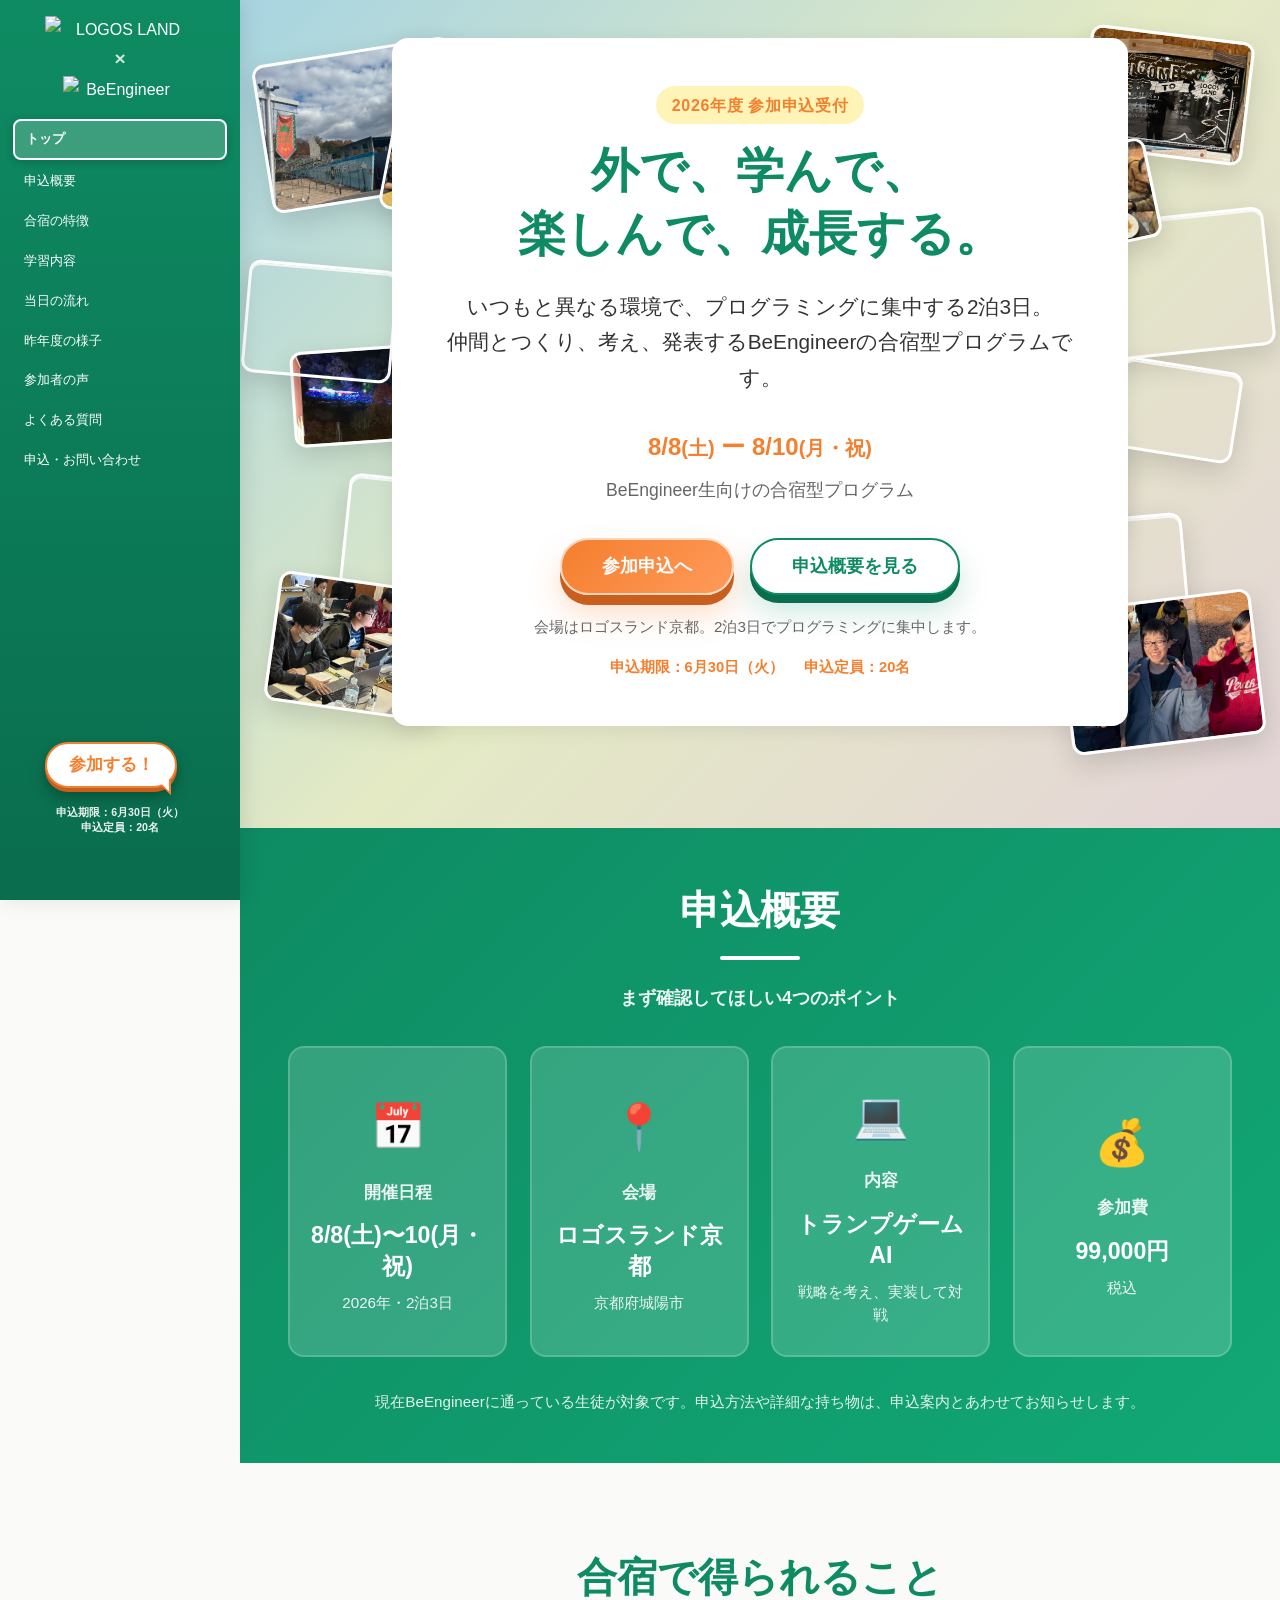
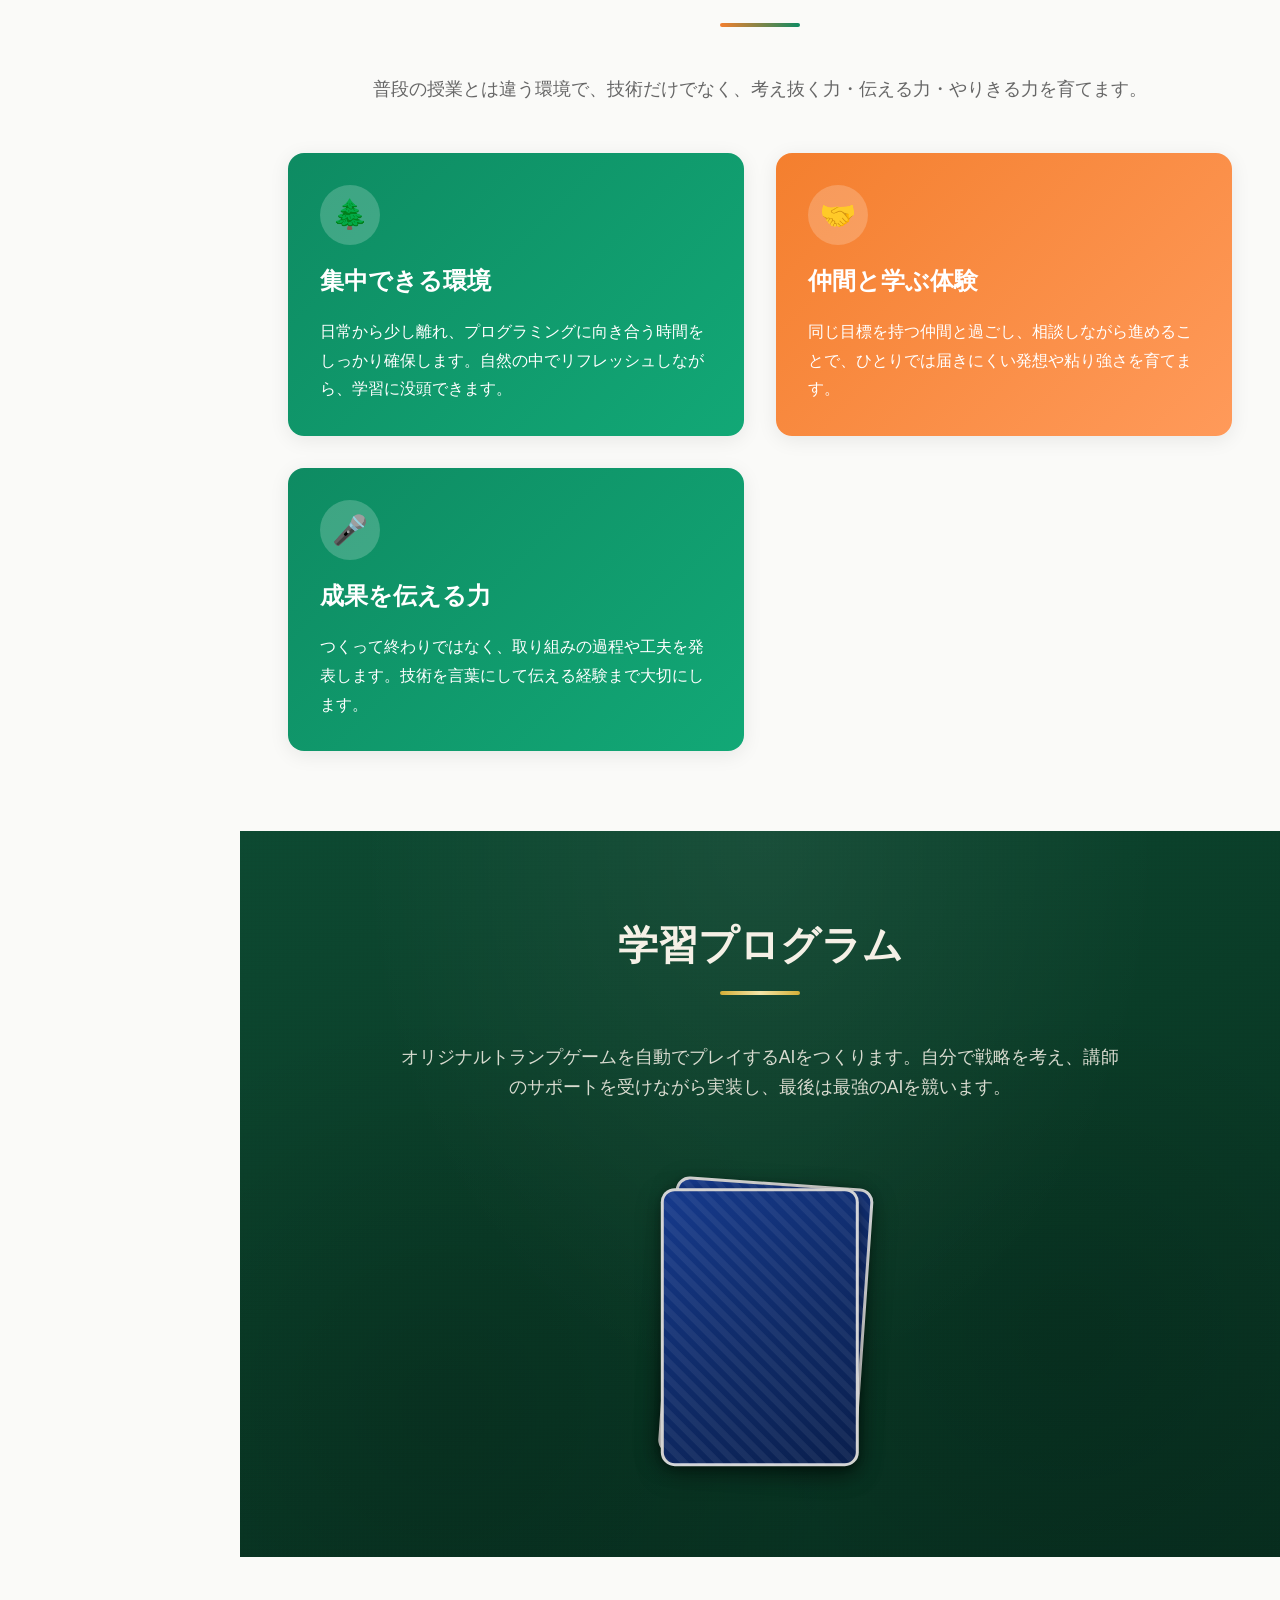
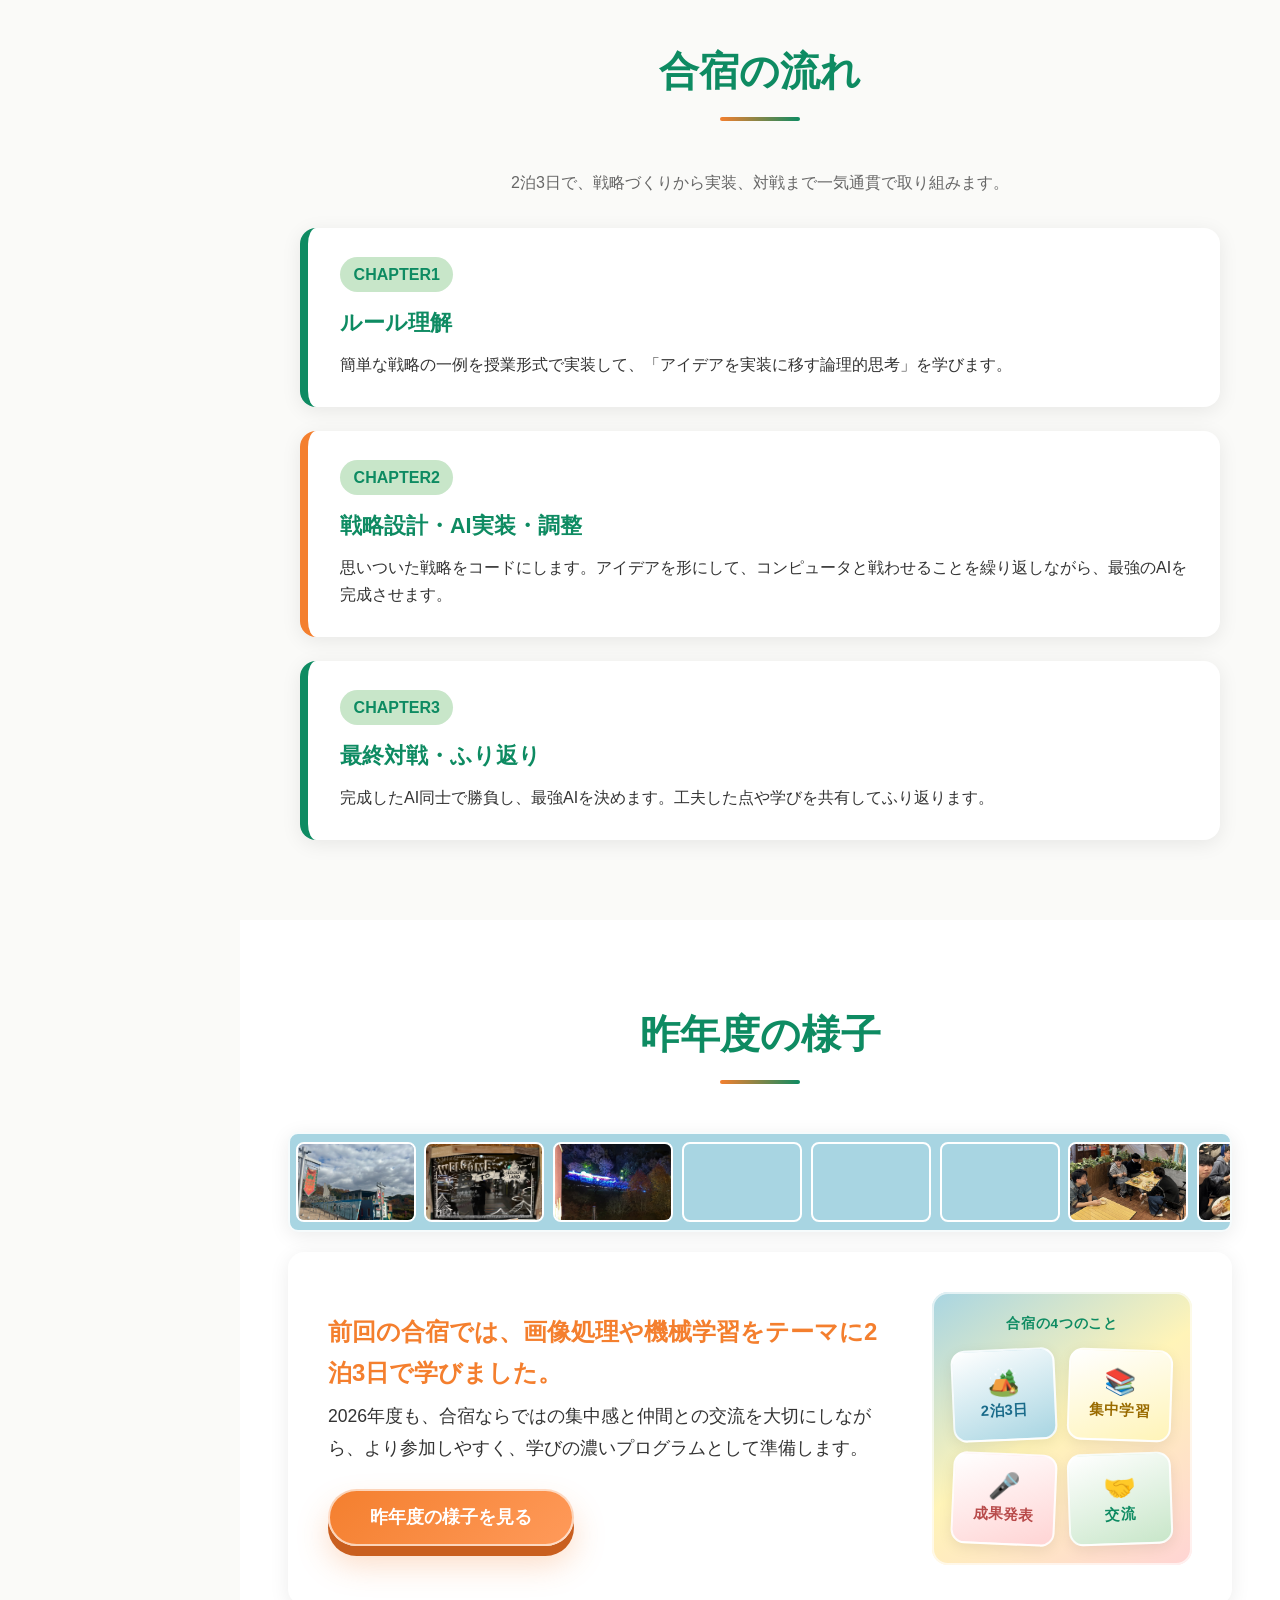
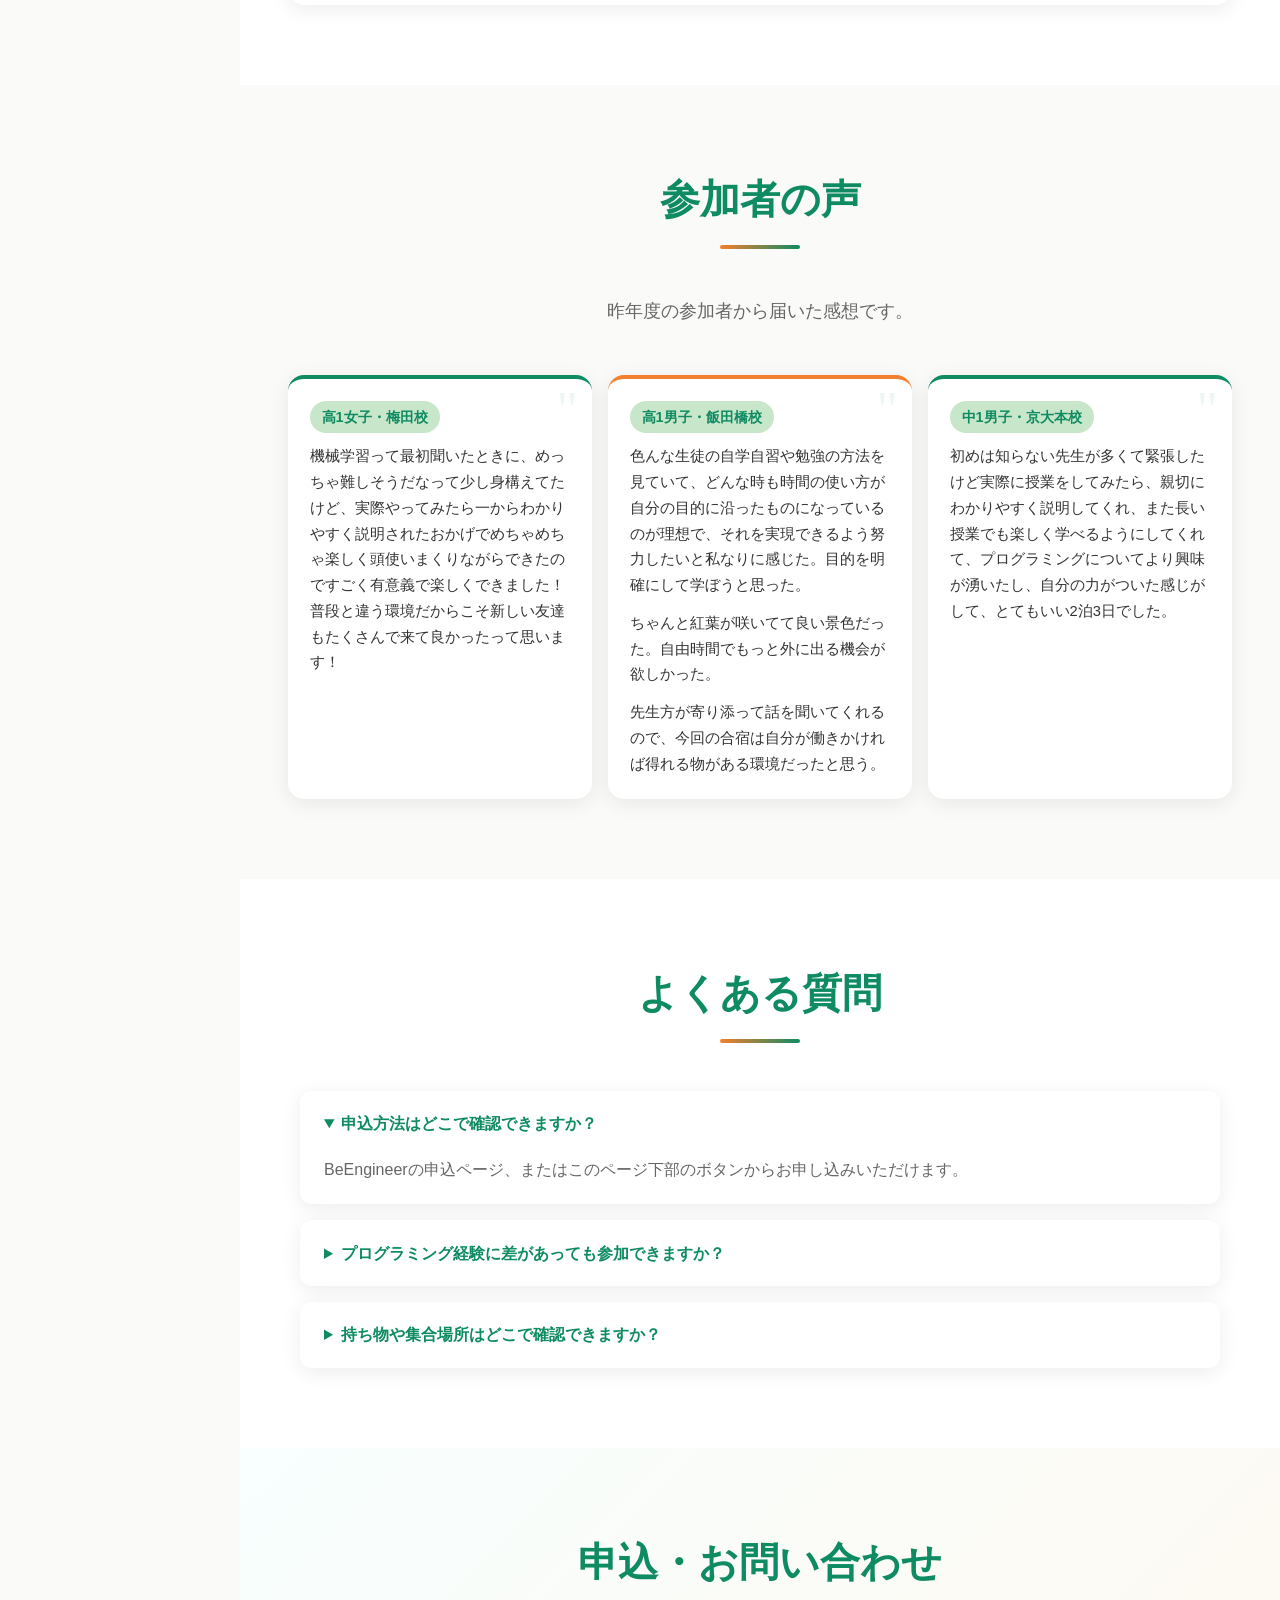
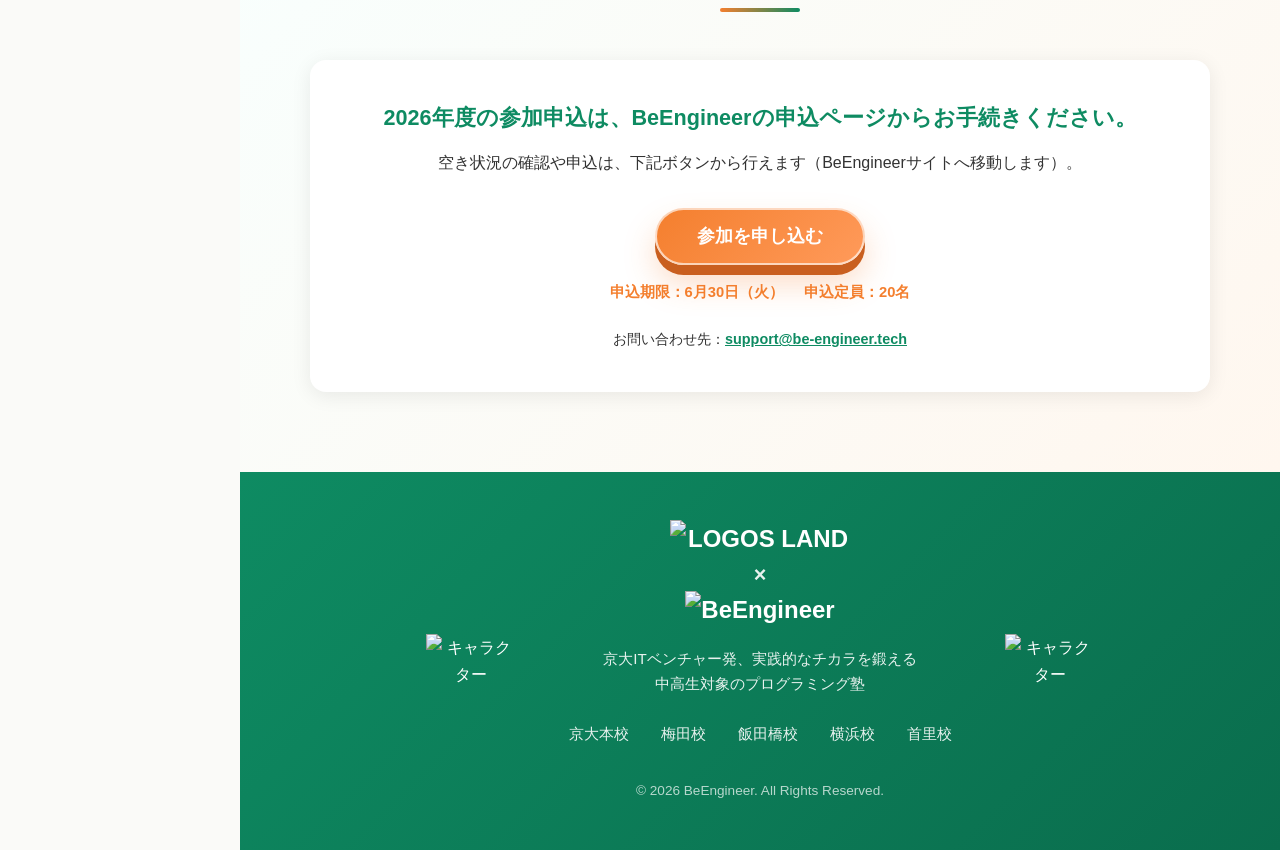
==== commit 58eba8d9: "修正箇所、対応完了" ====
--- a/index.html
+++ b/index.html
@@ -14,7 +14,13 @@
         <span></span>
         <span></span>
     </button>
-    <a href="https://be-engineer.tech/event-list/447" class="hero-cta mobile-fixed-cta" target="_blank" rel="noopener noreferrer">参加申し込みへ</a>
+    <div class="mobile-fixed-cta-bar" id="mobile-fixed-cta-bar" aria-hidden="true">
+        <p class="lp-cta-meta lp-cta-meta--mobile">
+            <span class="lp-cta-meta-item">申込期限：6月30日（火）</span>
+            <span class="lp-cta-meta-item">申込定員：20名</span>
+        </p>
+        <a href="https://be-engineer.tech/event-list/447" class="hero-cta mobile-fixed-cta" target="_blank" rel="noopener noreferrer">参加申し込みへ</a>
+    </div>
 
     <aside class="sidebar" id="sidebar">
         <div class="sidebar-logo">
@@ -39,10 +45,16 @@
         </nav>
 
         <div class="sidebar-footer">
-            <img src="assets/fav/dot_girl.svg" alt="" class="sidebar-footer-char sidebar-footer-char-left">
-            <div class="sidebar-footer-action">
-                <a href="https://be-engineer.tech/event-list/447" class="character-speech-cta" target="_blank" rel="noopener noreferrer"><span>参加する！</span></a>
-                <img src="assets/fav/dot_boy.svg" alt="" class="sidebar-footer-char sidebar-footer-char-right">
+            <p class="lp-cta-meta lp-cta-meta--sidebar">
+                <span class="lp-cta-meta-item">申込期限：6月30日（火）</span>
+                <span class="lp-cta-meta-item">申込定員：20名</span>
+            </p>
+            <div class="sidebar-footer-characters">
+                <img src="assets/fav/dot_girl.svg" alt="" class="sidebar-footer-char sidebar-footer-char-left">
+                <div class="sidebar-footer-action">
+                    <a href="https://be-engineer.tech/event-list/447" class="character-speech-cta" target="_blank" rel="noopener noreferrer"><span>参加する！</span></a>
+                    <img src="assets/fav/dot_boy.svg" alt="" class="sidebar-footer-char sidebar-footer-char-right">
+                </div>
             </div>
         </div>
     </aside>
@@ -79,6 +91,10 @@
                         <a href="#entry" class="hero-cta hero-cta-secondary">申込概要を見る</a>
                     </div>
                     <p class="hero-note">会場はロゴスランド京都。2泊3日でプログラミングに集中します。</p>
+                    <p class="lp-cta-meta">
+                        <span class="lp-cta-meta-item">申込期限：6月30日（火）</span>
+                        <span class="lp-cta-meta-item">申込定員：20名</span>
+                    </p>
                 </div>
             </div>
         </section>
@@ -266,17 +282,17 @@
                     <div class="timeline-item">
                         <span class="timeline-day">CHAPTER1</span>
                         <h3>ルール理解</h3>
-                        <p>ゲームのルールを理解し、どんな判断をするAIにするかを考えます。実装に必要な準備も進めます。</p>
+                        <p>簡単な戦略の一例を授業形式で実装して、「アイデアを実装に移す論理的思考」を学びます。</p>
                     </div>
                     <div class="timeline-item">
                         <span class="timeline-day">CHAPTER2</span>
                         <h3>戦略設計・AI実装・調整</h3>
-                        <p>講師のサポートを受けながら、自分の戦略をプログラムにします。試しながら判断ロジックを調整します。</p>
+                        <p>思いついた戦略をコードにします。アイデアを形にして、コンピュータと戦わせることを繰り返しながら、最強のAIを完成させます。</p>
                     </div>
                     <div class="timeline-item">
                         <span class="timeline-day">CHAPTER3</span>
                         <h3>最終対戦・ふり返り</h3>
-                        <p>完成したAI同士で対戦し、最強AIを決めます。工夫した点や学びを共有してふり返ります。</p>
+                        <p>完成したAI同士で勝負し、最強AIを決めます。工夫した点や学びを共有してふり返ります。</p>
                     </div>
                 </div>
             </div>
@@ -377,6 +393,10 @@
                     <div class="lp-apply-actions">
                         <a href="https://be-engineer.tech/event-list/447" class="hero-cta" target="_blank" rel="noopener noreferrer">参加を申し込む</a>
                     </div>
+                    <p class="lp-cta-meta">
+                        <span class="lp-cta-meta-item">申込期限：6月30日（火）</span>
+                        <span class="lp-cta-meta-item">申込定員：20名</span>
+                    </p>
                     <p class="contact-note">お問い合わせ先：<a href="mailto:support@be-engineer.tech">support@be-engineer.tech</a></p>
                 </div>
             </div>
--- a/styles.css
+++ b/styles.css
@@ -225,15 +225,25 @@
 }
 
 .sidebar-footer {
+  position: relative;
   text-align: center;
   font-size: 0.8rem;
   margin-top: auto;
-  padding-top: 0.8rem;
+  padding: 0.6rem 0 0.35rem;
   display: flex;
-  align-items: center;
-  justify-content: space-between;
+  flex-direction: column;
+  align-items: stretch;
   gap: 0;
   width: 100%;
+  min-height: 118px;
+}
+
+.sidebar-footer-characters {
+  display: flex;
+  align-items: flex-end;
+  justify-content: space-between;
+  width: 100%;
+  margin-top: auto;
 }
 
 .sidebar-footer-char {
@@ -1105,7 +1115,7 @@
   transform: translate(-50%, -50%);
   z-index: 8;
   pointer-events: none;
-  transition: opacity 0.4s ease 0.3s, transform 0.5s ease 0.3s;
+  transition: opacity 0.28s ease 0.18s, transform 0.35s ease 0.18s;
 }
 
 .program-deal-deck::before,
@@ -1137,7 +1147,7 @@
 .program-card-hand.is-dealt .program-deal-deck {
   opacity: 0;
   transform: translate(-50%, -58%) scale(0.82);
-  transition: opacity 0.45s ease 0.55s, transform 0.55s ease 0.55s;
+  transition: opacity 0.32s ease 0.32s, transform 0.4s ease 0.32s;
 }
 
 .program-card-hand:not(.is-dealt) .playing-card {
@@ -1162,44 +1172,44 @@
   opacity: 1;
   pointer-events: auto;
   transition:
-    opacity 0.55s ease,
-    transform 0.78s cubic-bezier(0.22, 1.05, 0.36, 1),
-    box-shadow 0.35s ease;
+    opacity 0.38s ease,
+    transform 0.52s cubic-bezier(0.22, 1.05, 0.36, 1),
+    box-shadow 0.28s ease;
 }
 
 .program-card-hand.is-dealt .playing-card--fan-left-1 {
   transform: translateY(-50%) rotate(-16deg) scale(0.9);
-  transition-delay: 0.35s;
+  transition-delay: 0.18s;
 }
 
 .program-card-hand.is-dealt .playing-card--fan-left-2 {
   transform: translateY(-50%) rotate(-7deg) scale(0.96);
-  transition-delay: 0.55s;
+  transition-delay: 0.3s;
 }
 
 .program-card-hand.is-dealt .playing-card--content-1 {
   transform: rotate(-3deg);
-  transition-delay: 0.75s;
+  transition-delay: 0.42s;
 }
 
 .program-card-hand.is-dealt .playing-card--content-2 {
   transform: translateY(-8px);
-  transition-delay: 0.95s;
+  transition-delay: 0.54s;
 }
 
 .program-card-hand.is-dealt .playing-card--content-3 {
   transform: rotate(3deg);
-  transition-delay: 1.15s;
+  transition-delay: 0.66s;
 }
 
 .program-card-hand.is-dealt .playing-card--fan-right-1 {
   transform: translateY(-50%) rotate(16deg) scale(0.9);
-  transition-delay: 1.35s;
+  transition-delay: 0.78s;
 }
 
 .program-card-hand.is-dealt .playing-card--fan-right-2 {
   transform: translateY(-50%) rotate(7deg) scale(0.96);
-  transition-delay: 1.55s;
+  transition-delay: 0.9s;
 }
 
 .program-card-hand-flank {
@@ -1263,12 +1273,41 @@
 
 .playing-card--content .playing-card-center {
   padding: 1.5rem 0.5rem 0.75rem;
+  isolation: isolate;
+}
+
+.playing-card--content .playing-card-center::before {
+  content: '';
+  position: absolute;
+  inset: 0.35rem 0.15rem 0.1rem;
+  border-radius: 10px;
+  background: rgba(255, 255, 255, 0.78);
+  box-shadow: 0 0 0 1px rgba(255, 255, 255, 0.65);
+  z-index: 0;
+}
+
+.playing-card--content .playing-card-suit-large {
+  z-index: 0;
+  opacity: 0.035;
+  color: #1a1a1a !important;
+}
+
+.playing-card--content .playing-card-title {
+  z-index: 1;
+  color: #111;
+  font-weight: 800;
+  letter-spacing: 0.02em;
+  text-shadow: 0 1px 0 rgba(255, 255, 255, 0.85);
 }
 
 .playing-card--content .playing-card-text {
-  font-size: 0.78rem;
-  line-height: 1.55;
+  z-index: 1;
+  font-size: 0.82rem;
+  line-height: 1.6;
   margin-top: 0.65rem;
+  color: #222;
+  font-weight: 600;
+  text-shadow: 0 1px 0 rgba(255, 255, 255, 0.75);
 }
 
 .playing-card--content-1 {
@@ -2751,6 +2790,46 @@
   font-size: 0.95rem;
 }
 
+.lp-cta-meta {
+  display: flex;
+  flex-wrap: wrap;
+  justify-content: center;
+  gap: 0.35rem 1.25rem;
+  margin-top: 1rem;
+  color: var(--color-secondary);
+  font-size: 0.92rem;
+  font-weight: bold;
+  line-height: 1.5;
+}
+
+.lp-cta-meta-item {
+  display: inline-block;
+}
+
+.lp-cta-meta--sidebar {
+  position: absolute;
+  left: 0.45rem;
+  right: 0.45rem;
+  bottom: 50px;
+  margin: 0;
+  flex-direction: column;
+  gap: 0.05rem;
+  font-size: 0.66rem;
+  font-weight: 600;
+  line-height: 1.35;
+  color: rgba(255, 255, 255, 0.92);
+  text-align: center;
+  padding: 0;
+}
+
+.lp-cta-meta--sidebar .lp-cta-meta-item {
+  display: block;
+}
+
+.mobile-fixed-cta-bar {
+  display: none;
+}
+
 .section-title-white {
   color: var(--color-white);
 }
@@ -3904,14 +3983,15 @@
   }
 
   .hero-cta.mobile-fixed-cta {
-    position: fixed;
-    left: 0;
-    right: 0;
-    bottom: 0;
-    z-index: 1900;
+    position: static;
+    left: auto;
+    right: auto;
+    bottom: auto;
+    z-index: auto;
     display: inline-flex;
     margin: 0;
     min-height: 70px;
+    width: 100%;
     padding: 1rem calc(1rem + env(safe-area-inset-right)) calc(1rem + env(safe-area-inset-bottom)) calc(1rem + env(safe-area-inset-left));
     font-size: 1.45rem;
     font-weight: 800;
@@ -3920,6 +4000,20 @@
     box-shadow:
       0 -4px 18px rgba(0, 0, 0, 0.2),
       inset 0 2px 0 rgba(255, 255, 255, 0.35);
+    opacity: 1;
+    visibility: visible;
+    pointer-events: auto;
+    transform: none;
+    transition: none;
+  }
+
+  .mobile-fixed-cta-bar {
+    display: block;
+    position: fixed;
+    left: 0;
+    right: 0;
+    bottom: 0;
+    z-index: 1900;
     opacity: 0;
     visibility: hidden;
     pointer-events: none;
@@ -3930,21 +4024,30 @@
       visibility 0.3s ease;
   }
 
-  .hero-cta.mobile-fixed-cta.is-visible {
+  .mobile-fixed-cta-bar.is-visible {
     opacity: 1;
     visibility: visible;
     pointer-events: auto;
     transform: translateY(0);
   }
 
-  .hero-cta.mobile-fixed-cta:hover {
+  .lp-cta-meta--mobile {
+    margin: 0;
+    padding: 0.45rem 1rem 0.35rem;
+    background-color: rgba(255, 255, 255, 0.96);
+    border-top: 1px solid rgba(14, 139, 98, 0.12);
+    font-size: 0.78rem;
+    gap: 0.25rem 0.85rem;
+  }
+
+  .mobile-fixed-cta-bar .hero-cta.mobile-fixed-cta:hover {
     transform: none;
     box-shadow:
       0 -5px 22px rgba(0, 0, 0, 0.24),
       inset 0 2px 0 rgba(255, 255, 255, 0.35);
   }
 
-  .hero-cta.mobile-fixed-cta:active {
+  .mobile-fixed-cta-bar .hero-cta.mobile-fixed-cta:active {
     transform: none;
     box-shadow:
       0 -2px 12px rgba(0, 0, 0, 0.18),
@@ -3959,14 +4062,34 @@
   .sidebar-footer {
     position: relative;
     flex-shrink: 0;
+    display: flex;
+    flex-direction: column;
+    align-items: stretch;
+    gap: 0;
+    padding: 4.75rem 0.6rem 0.85rem 0.3rem;
+    min-height: 130px;
+    overflow: visible;
+  }
+
+  .sidebar-footer-characters {
     display: flex;
     flex-direction: row;
     align-items: flex-end;
     justify-content: flex-start;
     gap: 0.4rem;
-    padding: 4.75rem 0.6rem 0.85rem 0.3rem;
-    min-height: 130px;
-    overflow: visible;
+    width: 100%;
+  }
+
+  .lp-cta-meta--sidebar {
+    top: 3.35rem;
+    bottom: auto;
+    left: 0.6rem;
+    right: 0.6rem;
+    margin: 0;
+    padding: 0;
+    font-size: 0.7rem;
+    line-height: 1.35;
+    text-align: center;
   }
 
   .sidebar-footer-char {
@@ -4021,7 +4144,7 @@
   }
 
   body.has-mobile-cta .main-content {
-    padding-bottom: 80px;
+    padding-bottom: 112px;
   }
   
   .hero:not(.lp-hero) {
@@ -4280,15 +4403,23 @@
     padding: 1.45rem 0.2rem 0;
   }
 
+  .program-card-hand-core .playing-card--content .playing-card-center::before {
+    inset: 0.55rem 0.1rem 0.15rem;
+    background: rgba(255, 255, 255, 0.82);
+  }
+
   .program-card-hand-core .playing-card--content .playing-card-title {
     font-size: 1.22rem;
     line-height: 1.35;
+    color: #111;
   }
 
   .program-card-hand-core .playing-card--content .playing-card-text {
     font-size: 0.95rem;
-    line-height: 1.5;
+    line-height: 1.55;
     margin-top: 0.5rem;
+    color: #222;
+    font-weight: 600;
   }
 
   .program-card-hand-core .playing-card--content .playing-card-rank {
@@ -4312,7 +4443,8 @@
   .program-card-hand-core .playing-card--content .playing-card-suit-large {
     font-size: 4rem;
     top: 0.15rem;
-    opacity: 0.08;
+    opacity: 0.03;
+    color: #1a1a1a !important;
   }
 
   .program-card-hand:not(.is-dealt) .playing-card--content-1,
@@ -4323,17 +4455,17 @@
 
   .program-card-hand.is-dealt .playing-card--content-1 {
     transform: rotate(-1.5deg) translateX(-3px);
-    transition-delay: 0.35s;
+    transition-delay: 0.18s;
   }
 
   .program-card-hand.is-dealt .playing-card--content-2 {
     transform: rotate(0deg);
-    transition-delay: 0.6s;
+    transition-delay: 0.32s;
   }
 
   .program-card-hand.is-dealt .playing-card--content-3 {
     transform: rotate(1.5deg) translateX(3px);
-    transition-delay: 0.85s;
+    transition-delay: 0.46s;
   }
   
   /* 学習プログラムのタブ（SP版） */
@@ -4931,10 +5063,13 @@
 
   .program-card-hand-core .playing-card--content .playing-card-title {
     font-size: 1.15rem;
+    color: #111;
   }
 
   .program-card-hand-core .playing-card--content .playing-card-text {
     font-size: 0.9rem;
+    color: #222;
+    font-weight: 600;
   }
 
   .program-card-hand-core .playing-card--content .playing-card-rank {
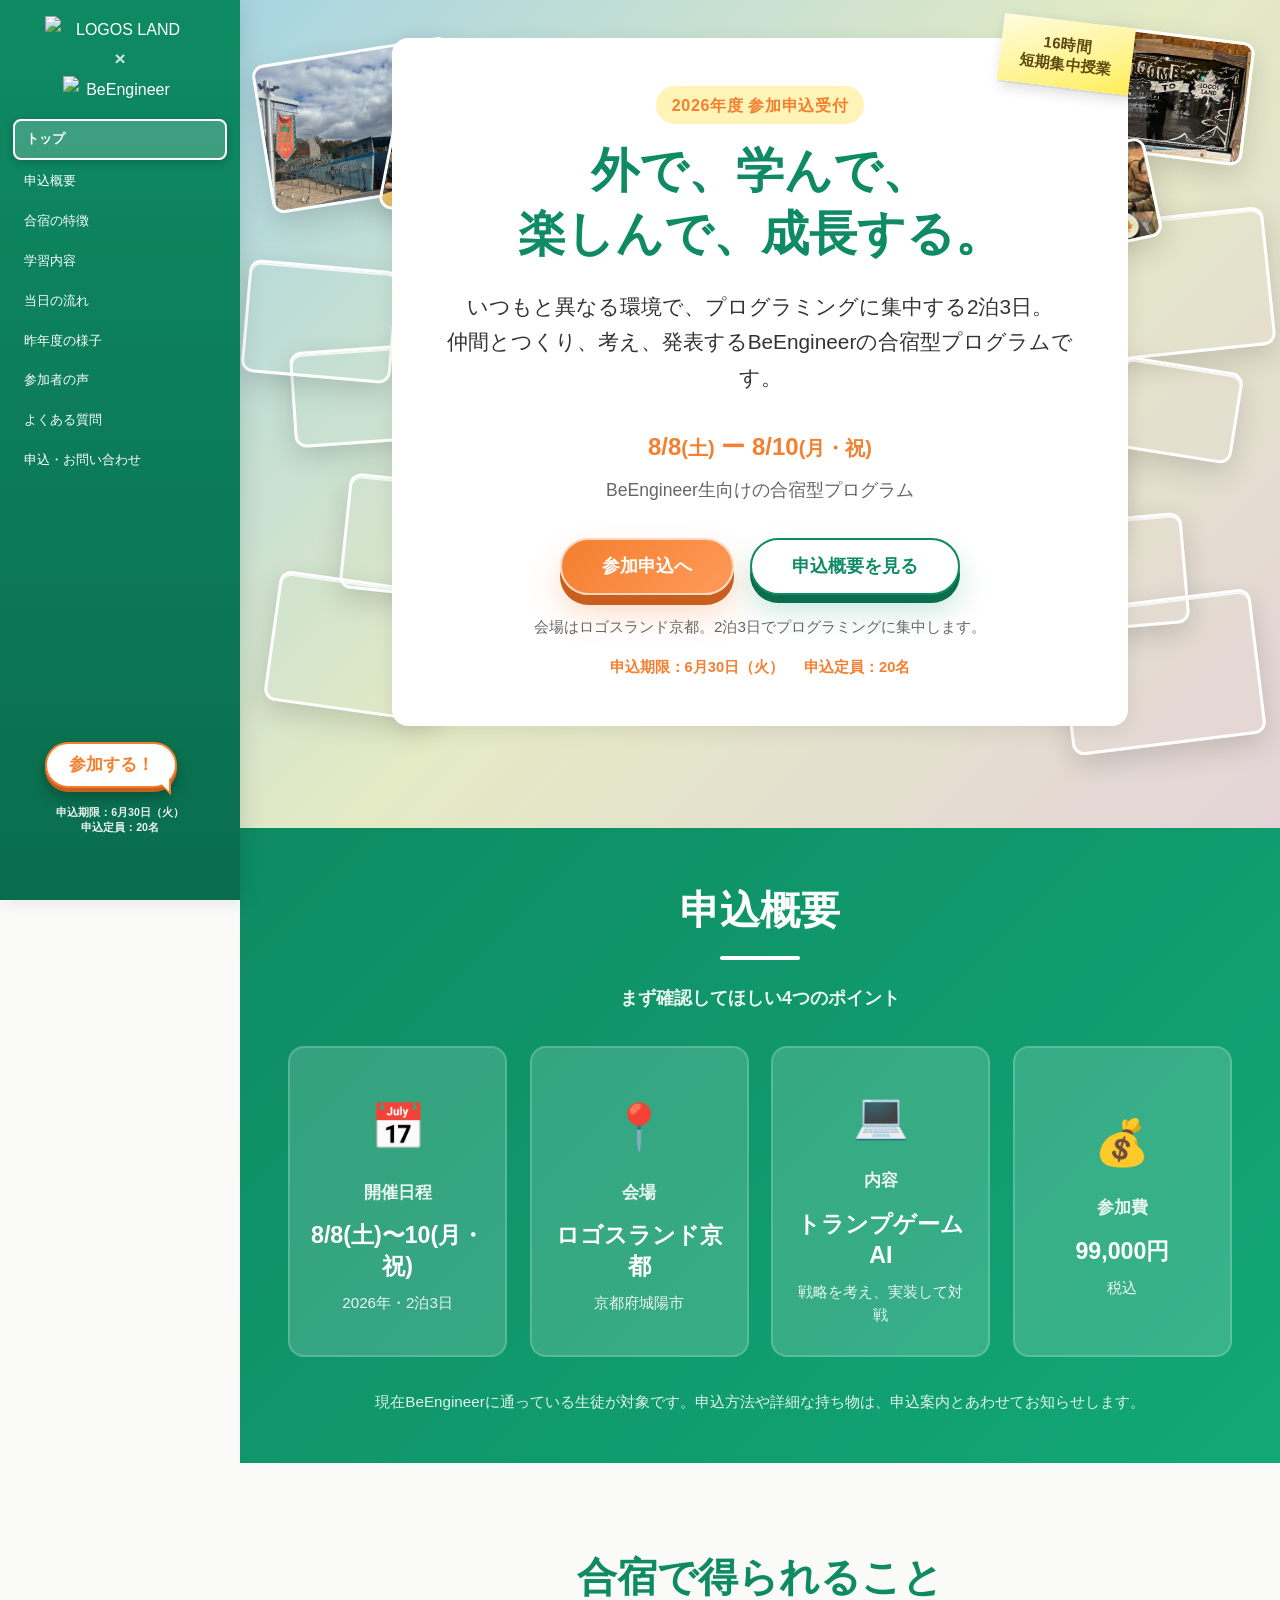
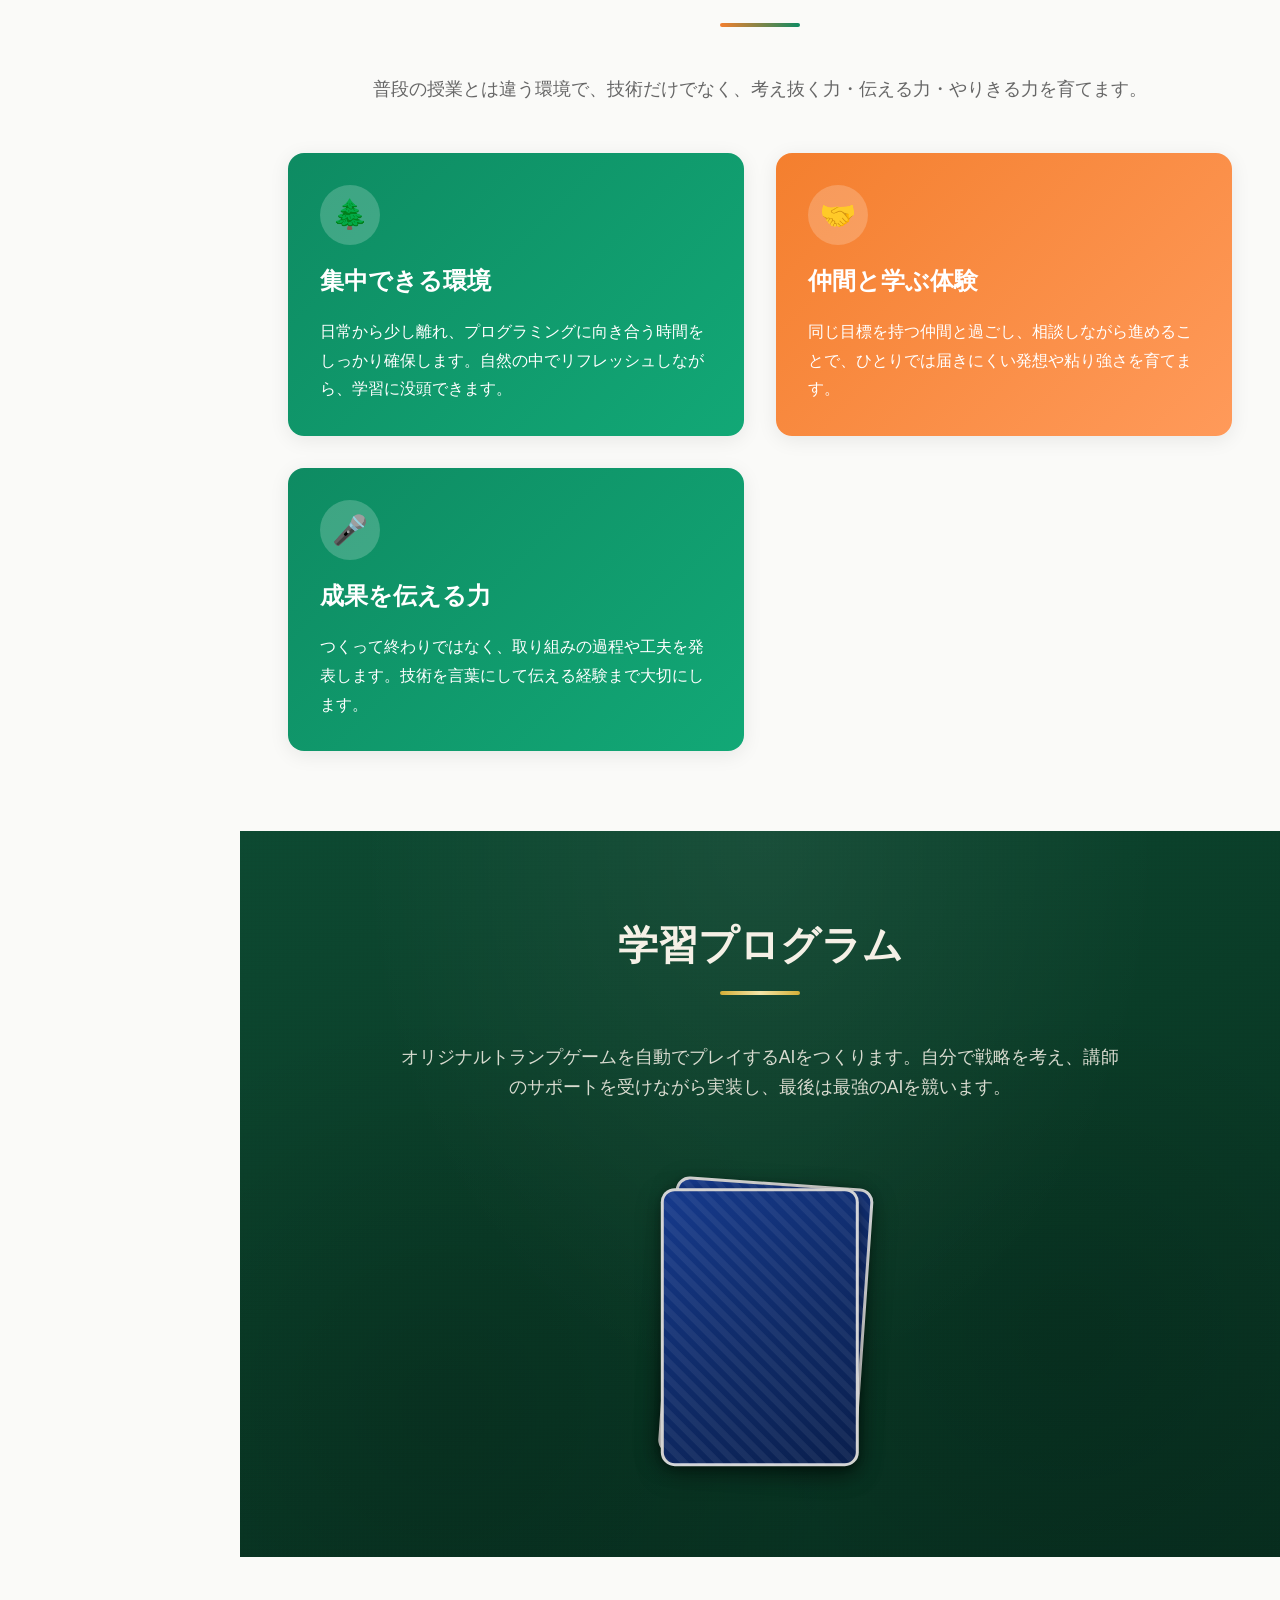
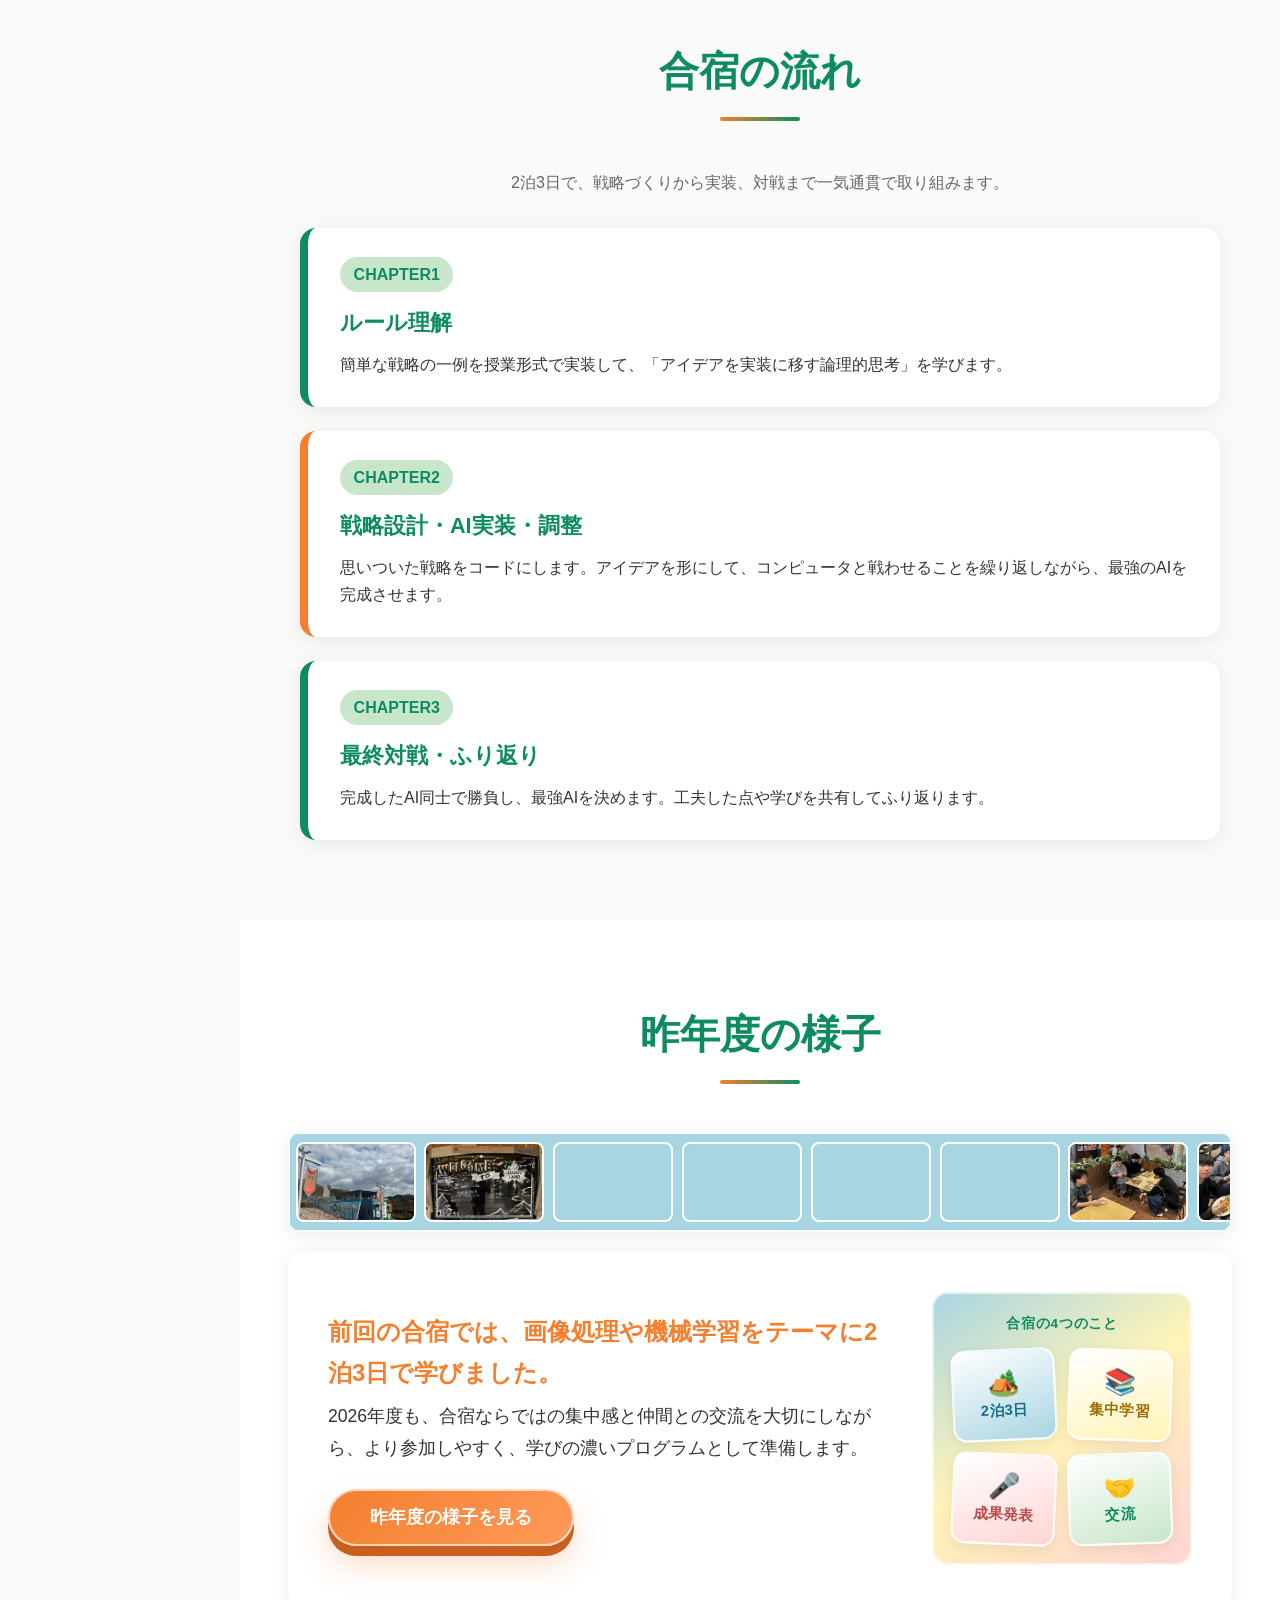
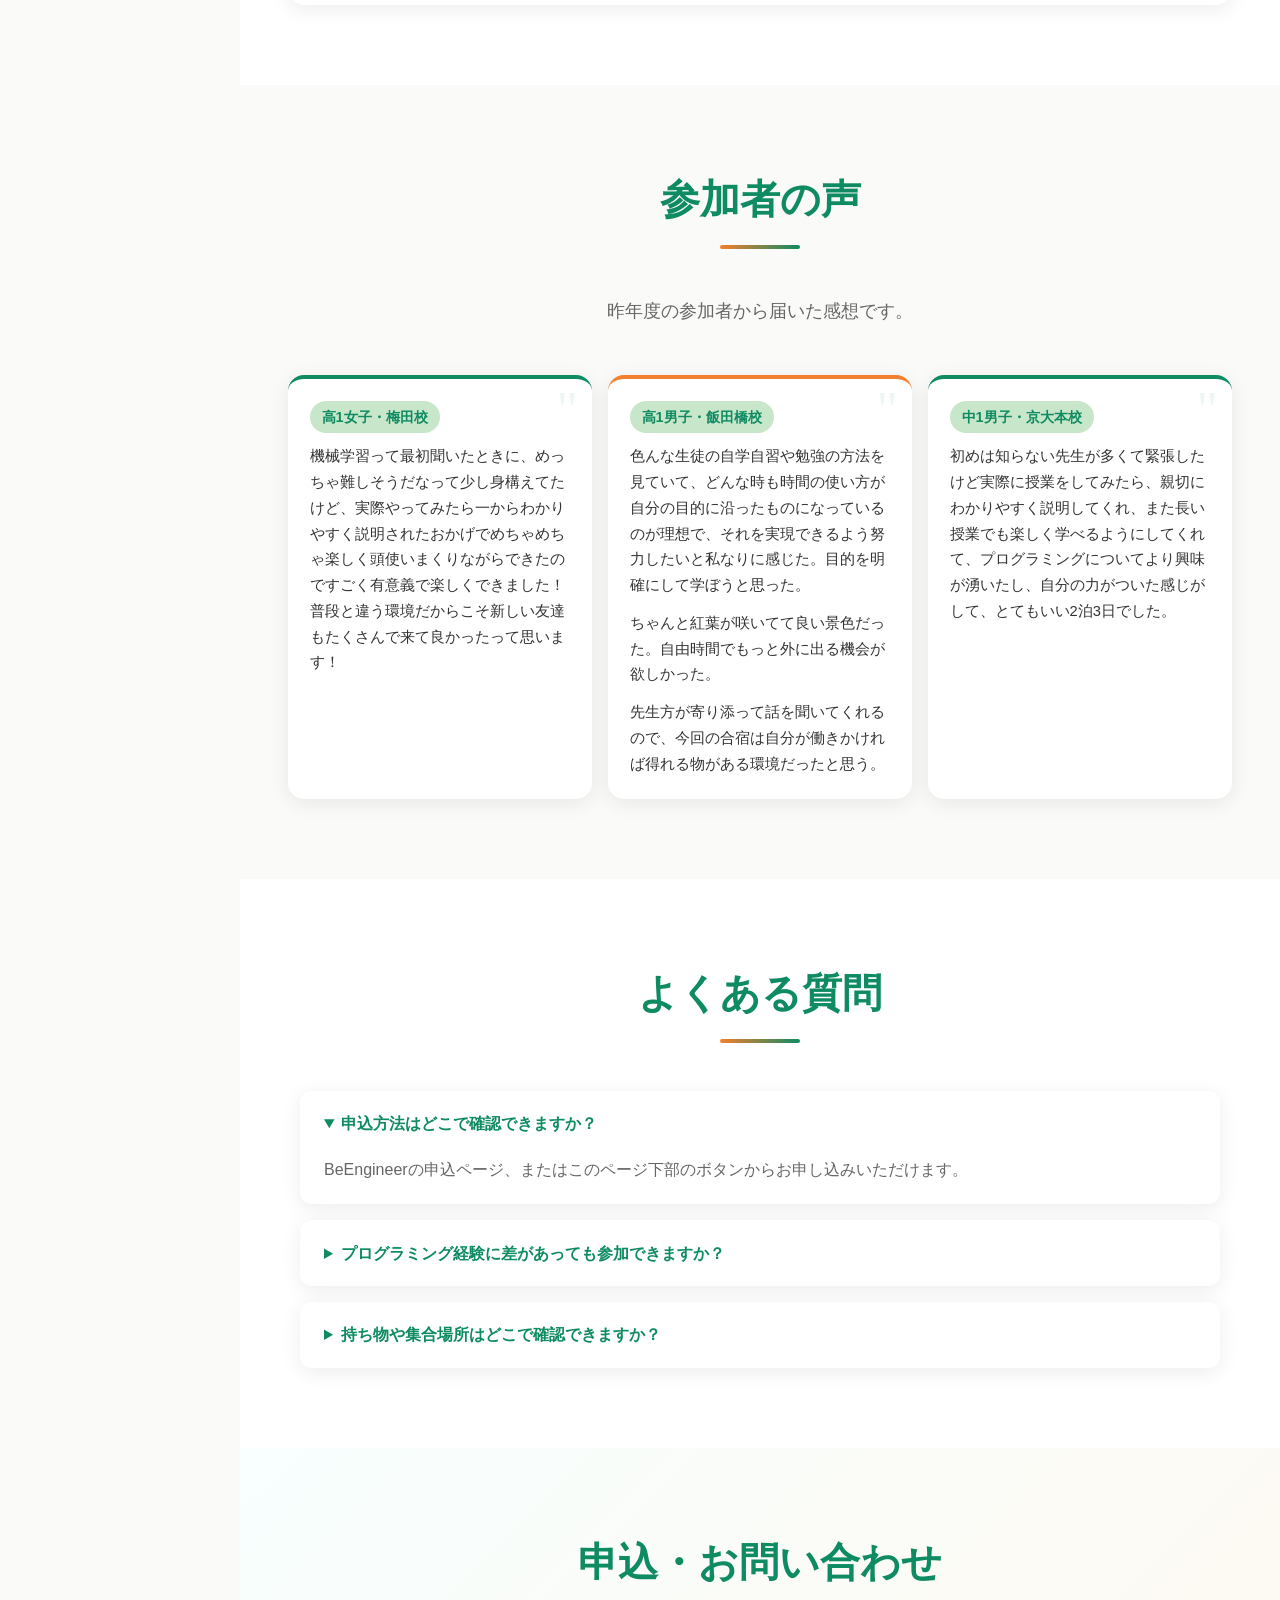
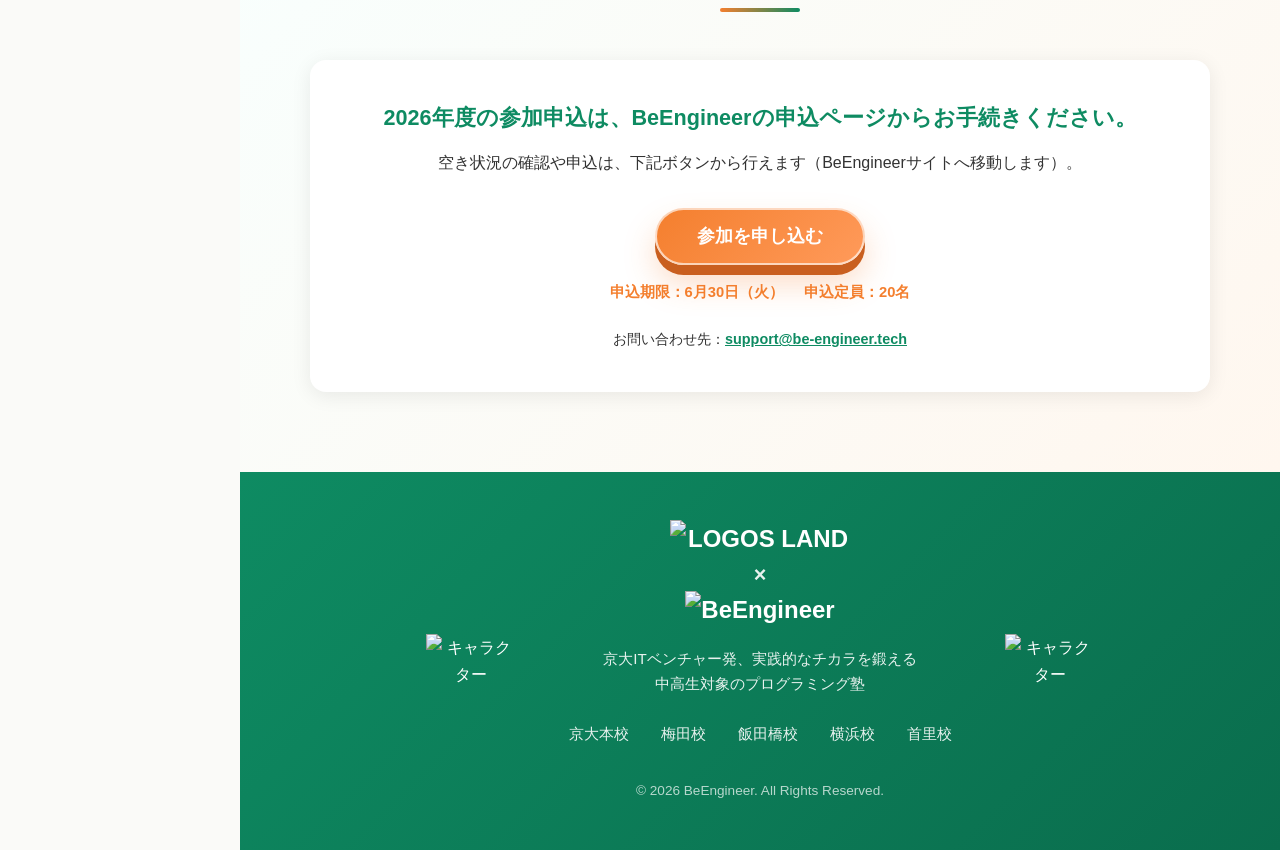
==== commit cdac99b7: "・「16時間」の表記を追加 ・SP版FV下のスライダーのホバーによる停止を削除 ・SP版のサイドメニューのキャラクターの伊藤を修正" ====
--- a/index.html
+++ b/index.html
@@ -81,7 +81,8 @@
             </div>
             <div class="hero-content">
                 <div class="hero-panel">
-                    <p class="hero-kicker">2026年度 参加申込受付</p>
+                    <p class="hero-study-highlight">16時間<br>短期集中授業</p>
+                    <p class="hero-kicker">2026年度 <br class="sp-br">参加申込受付</p>
                     <h1 class="hero-title">外で、学んで、<br>楽しんで、成長する。</h1>
                     <p class="hero-subtitle">いつもと異なる環境で、<br class="sp-br">プログラミングに集中する2泊3日。<br>仲間とつくり、考え、発表する<br class="sp-br">BeEngineerの合宿型プログラムです。</p>
                     <div class="hero-date">8/8<small>(土)</small> ー 8/10<small>(月・祝)</small></div>
--- a/styles.css
+++ b/styles.css
@@ -392,6 +392,8 @@
 }
 
 .hero-panel {
+  position: relative;
+  overflow: visible;
   background-color: var(--color-white);
   padding: 3rem 2.5rem;
   border-radius: var(--border-radius);
@@ -2755,6 +2757,28 @@
   letter-spacing: 0.04em;
 }
 
+.hero-study-highlight {
+  position: absolute;
+  top: -0.55rem;
+  right: -0.5rem;
+  z-index: 2;
+  margin: 0;
+  padding: 0.85rem 0.95rem 0.75rem;
+  width: 8.25rem;
+  font-size: 0.95rem;
+  font-weight: 800;
+  line-height: 1.35;
+  color: #5c4a10;
+  text-align: center;
+  letter-spacing: 0.02em;
+  background: linear-gradient(160deg, #fffce0 0%, #fff59d 52%, #ffee58 100%);
+  box-shadow:
+    1px 2px 0 rgba(0, 0, 0, 0.06),
+    3px 5px 14px rgba(0, 0, 0, 0.14);
+  transform: rotate(7deg);
+  transform-origin: top right;
+}
+
 .hero-cta-group,
 .lp-apply-actions {
   display: flex;
@@ -2812,7 +2836,9 @@
   right: 0.45rem;
   bottom: 50px;
   margin: 0;
+  display: flex;
   flex-direction: column;
+  align-items: center;
   gap: 0.05rem;
   font-size: 0.66rem;
   font-weight: 600;
@@ -2824,6 +2850,8 @@
 
 .lp-cta-meta--sidebar .lp-cta-meta-item {
   display: block;
+  width: 100%;
+  text-align: center;
 }
 
 .mobile-fixed-cta-bar {
@@ -3223,6 +3251,10 @@
     margin: 0;
   }
 
+  .lp-hero-marquee:hover .lp-photo-marquee-track {
+    animation-play-state: running;
+  }
+
   .lp-hero-marquee-section + .lp-info-session {
     padding-top: 2.5rem;
   }
@@ -3307,12 +3339,15 @@
   .lp-apply-actions {
     flex-direction: column;
     align-items: stretch;
+    gap: 0.95rem;
+    margin-top: 1.5rem;
   }
 
   .hero-cta-group .hero-cta,
   .lp-apply-actions .hero-cta {
     width: 100%;
     text-align: center;
+    margin-top: 0;
   }
 
   .lp-photo-marquee {
@@ -3925,7 +3960,7 @@
     position: fixed;
     top: 0;
     left: -100%;
-    width: 280px;
+    width: 240px;
     height: 100vh;
     background: linear-gradient(180deg, var(--color-primary) 0%, #0a6d4d 100%);
     padding: 1rem 0.8rem;
@@ -4066,8 +4101,8 @@
     flex-direction: column;
     align-items: stretch;
     gap: 0;
-    padding: 4.75rem 0.6rem 0.85rem 0.3rem;
-    min-height: 130px;
+    padding: 0.6rem 0.6rem 0.85rem 0.3rem;
+    min-height: 118px;
     overflow: visible;
   }
 
@@ -4076,24 +4111,23 @@
     flex-direction: row;
     align-items: flex-end;
     justify-content: flex-start;
-    gap: 0.4rem;
+    gap: 6.55rem;
     width: 100%;
   }
 
   .lp-cta-meta--sidebar {
-    top: 3.35rem;
-    bottom: auto;
-    left: 0.6rem;
-    right: 0.6rem;
-    margin: 0;
-    padding: 0;
-    font-size: 0.7rem;
-    line-height: 1.35;
-    text-align: center;
+    top: auto;
+    bottom: 50px;
+    left: 0.35rem;
+    right: 0.35rem;
+    z-index: 2;
+    padding: 0 0.5rem;
+    font-size: 0.62rem;
+    line-height: 1.4;
   }
 
   .sidebar-footer-char {
-    width: 45px;
+    width: 40px;
     flex-shrink: 0;
     display: block;
   }
@@ -4103,29 +4137,30 @@
   }
 
   .sidebar-footer-action {
-    display: block;
-    width: auto;
-    min-height: 0;
-    position: static;
-    flex-shrink: 0;
-    margin-left: auto;
-    padding-right: 0.15rem;
+    position: relative;
+    display: flex;
+    align-items: flex-end;
+    justify-content: flex-end;
+    width: 58px;
+    min-height: 86px;
+    margin-left: 0;
+    padding-right: 0;
   }
 
   .sidebar-footer-action .sidebar-footer-char-right {
     display: block;
-    transform: translate(-60px, -2px);
+    transform: translateY(-2px);
   }
 
   .character-speech-cta {
     position: absolute;
-    top: 0.5rem;
-    left: 0.3rem;
-    right: auto;
-    bottom: auto;
-    min-width: 136px;
-    padding: 0.75rem 1.05rem;
-    font-size: 1.1rem;
+    right: 38px;
+    bottom: 90px;
+    left: auto;
+    top: auto;
+    min-width: 124px;
+    padding: 0.7rem 0.95rem;
+    font-size: 1.05rem;
     margin: 0;
   }
 
@@ -4171,11 +4206,35 @@
   }
   
   .hero-panel {
-    padding: 2rem;
+    position: relative;
+    padding: 1.25rem 1.5rem 1.75rem;
     width: 100%;
+    overflow: visible;
+  }
+
+  .hero-study-highlight {
+    position: absolute;
+    top: 1.1rem;
+    right: -1.55rem;
+    left: auto;
+    z-index: 2;
+    margin: 0;
+    width: 6.5rem;
+    padding: 0.55rem 0.65rem 0.5rem;
+    font-size: 0.8rem;
+    transform: rotate(6deg);
+    transform-origin: top right;
+  }
+
+  .hero-kicker {
+    margin-top: 0;
+    padding: 0.45rem 0.85rem;
+    line-height: 1.35;
+    border-radius: 12px;
   }
   
   .hero-title {
+    width: 100%;
     font-size: 2rem;
     margin-bottom: 1rem;
   }
@@ -4870,7 +4929,7 @@
   }
   
   .hero-panel {
-    padding: 1.75rem;
+    padding: 1.15rem 1.25rem 1.65rem;
     width: 100%;
   }
 
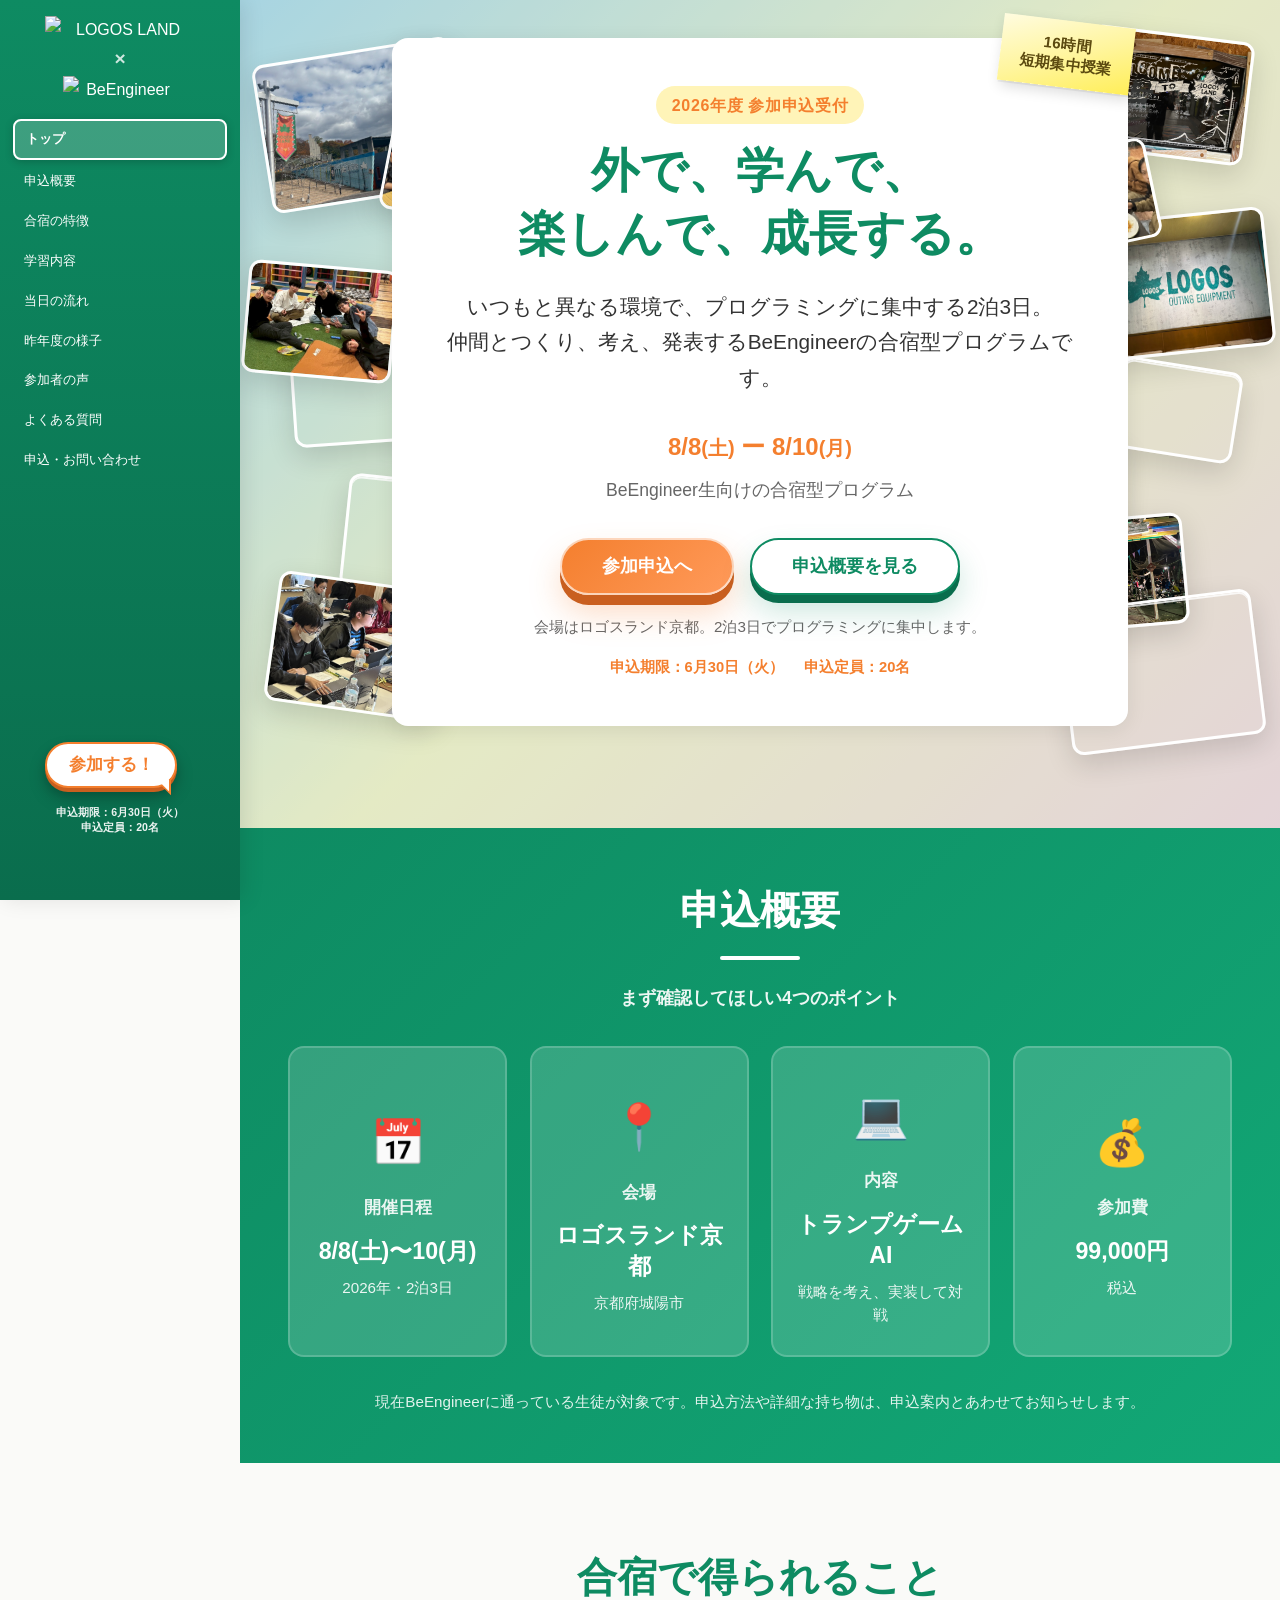
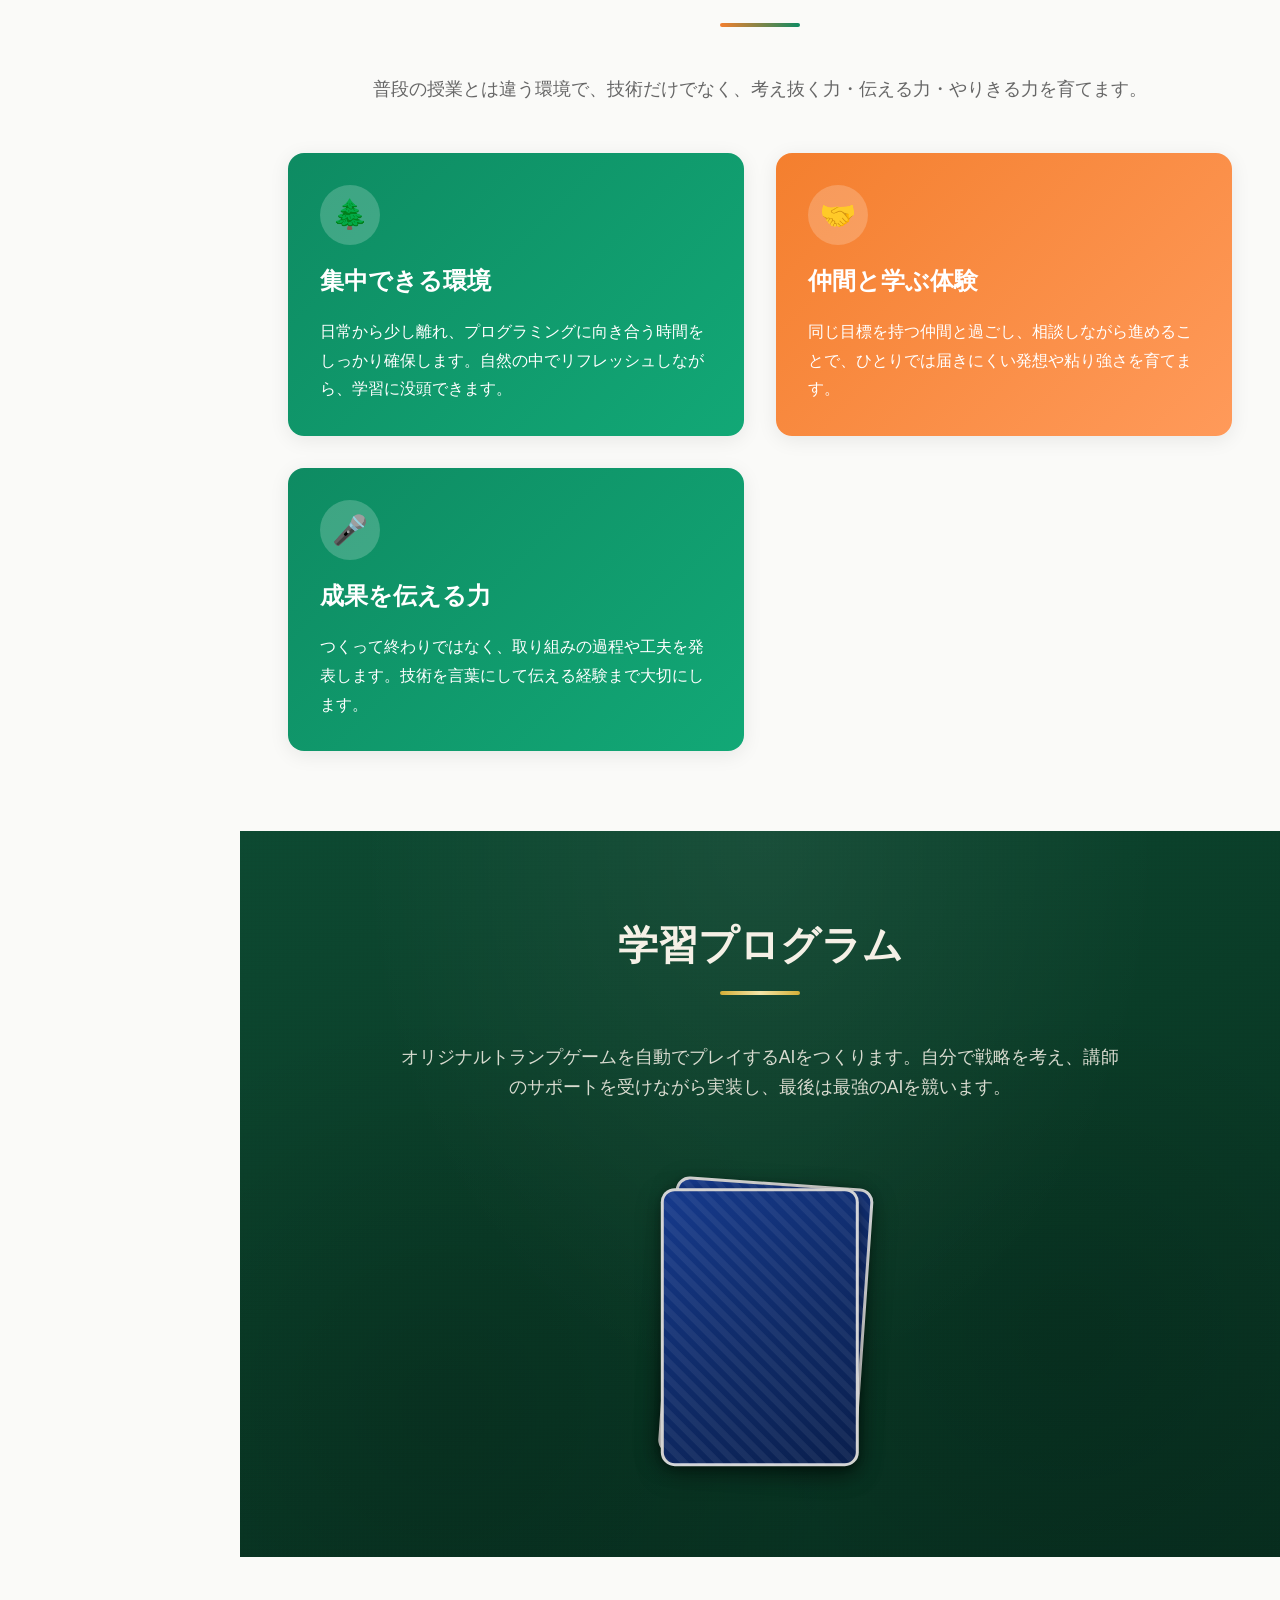
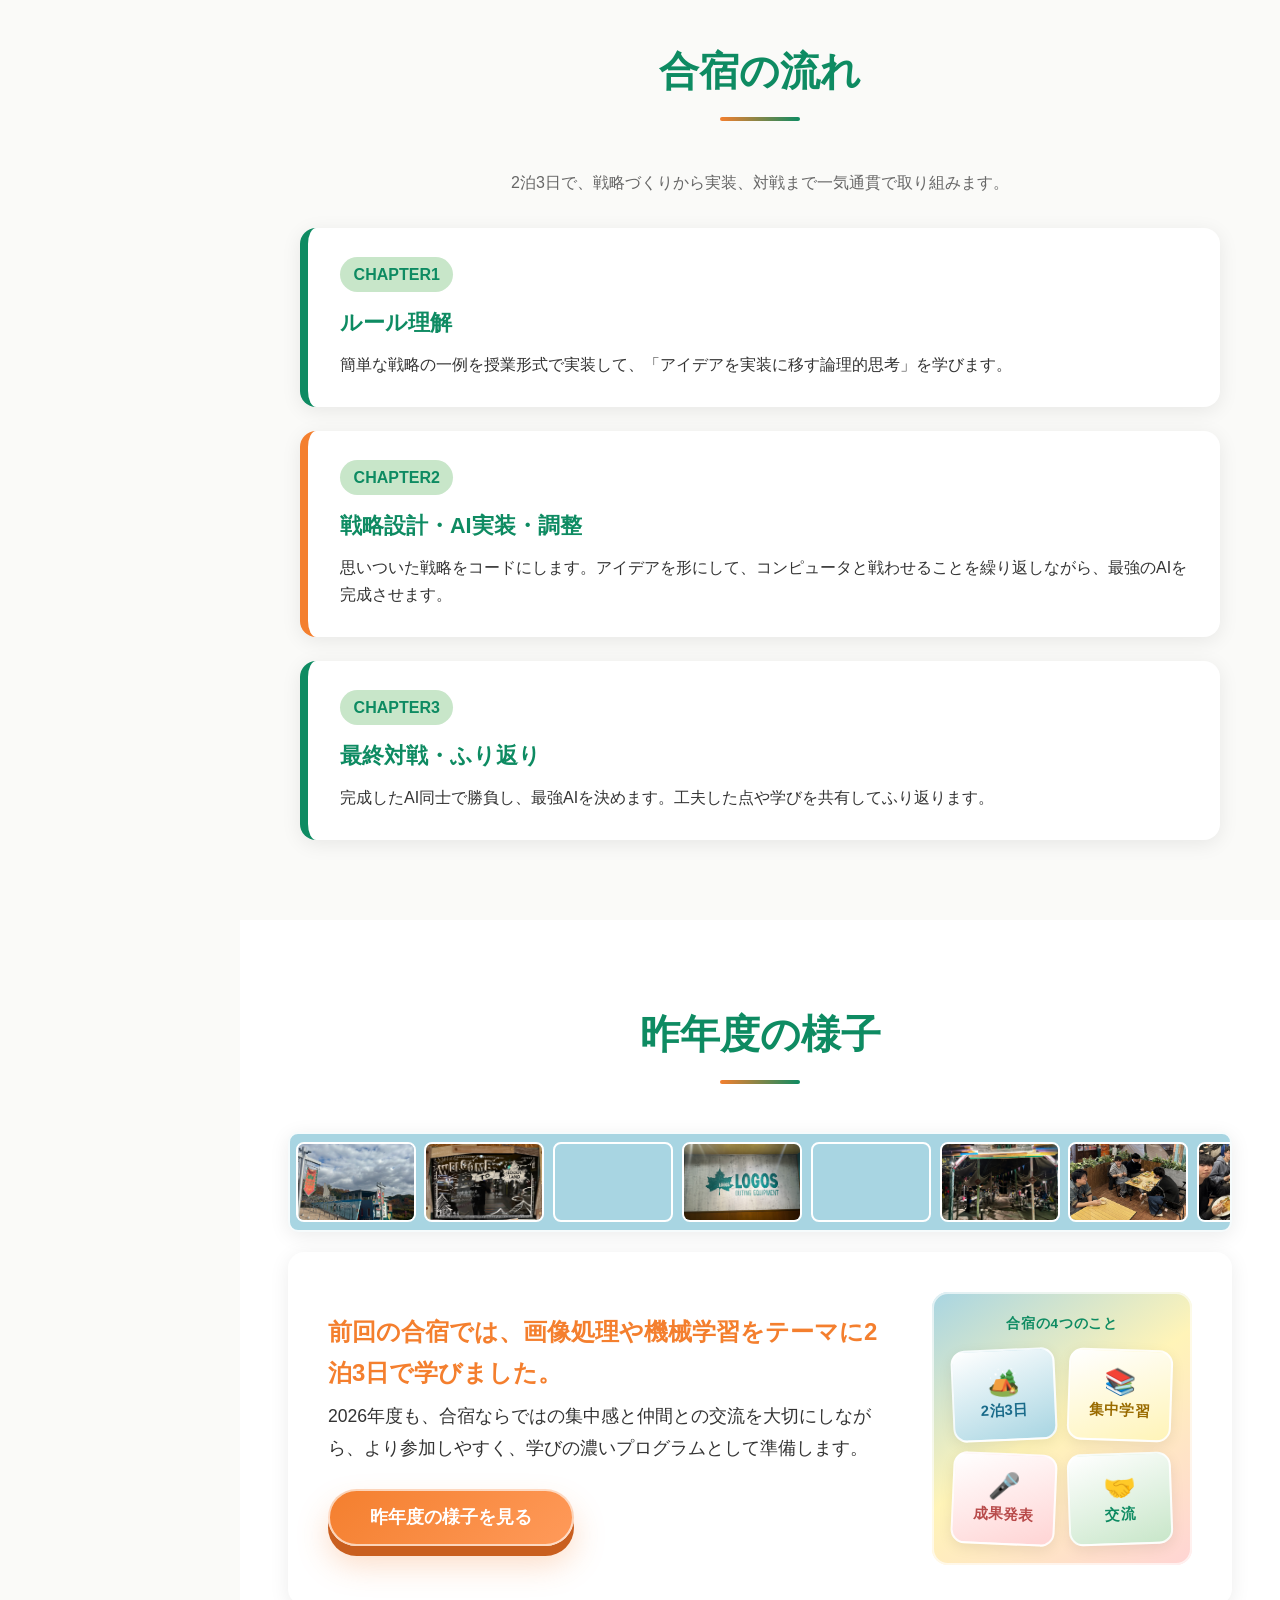
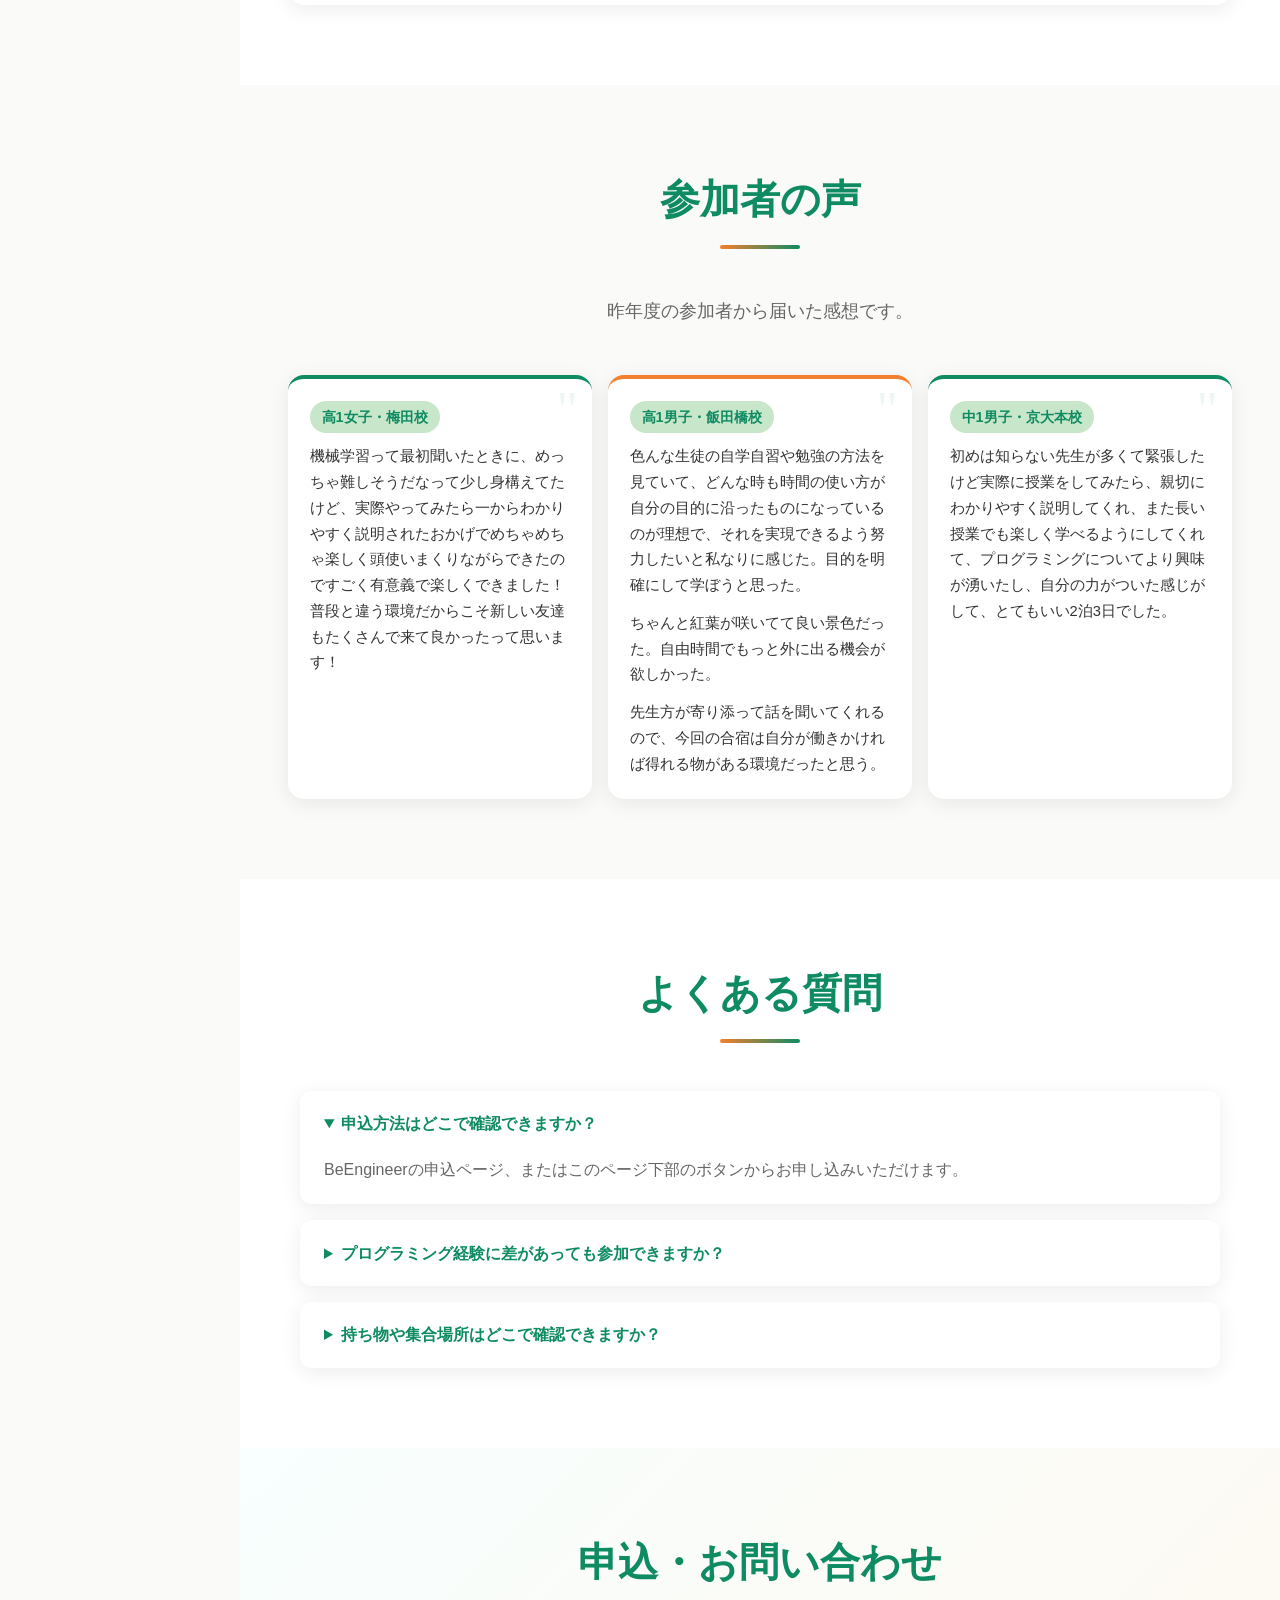
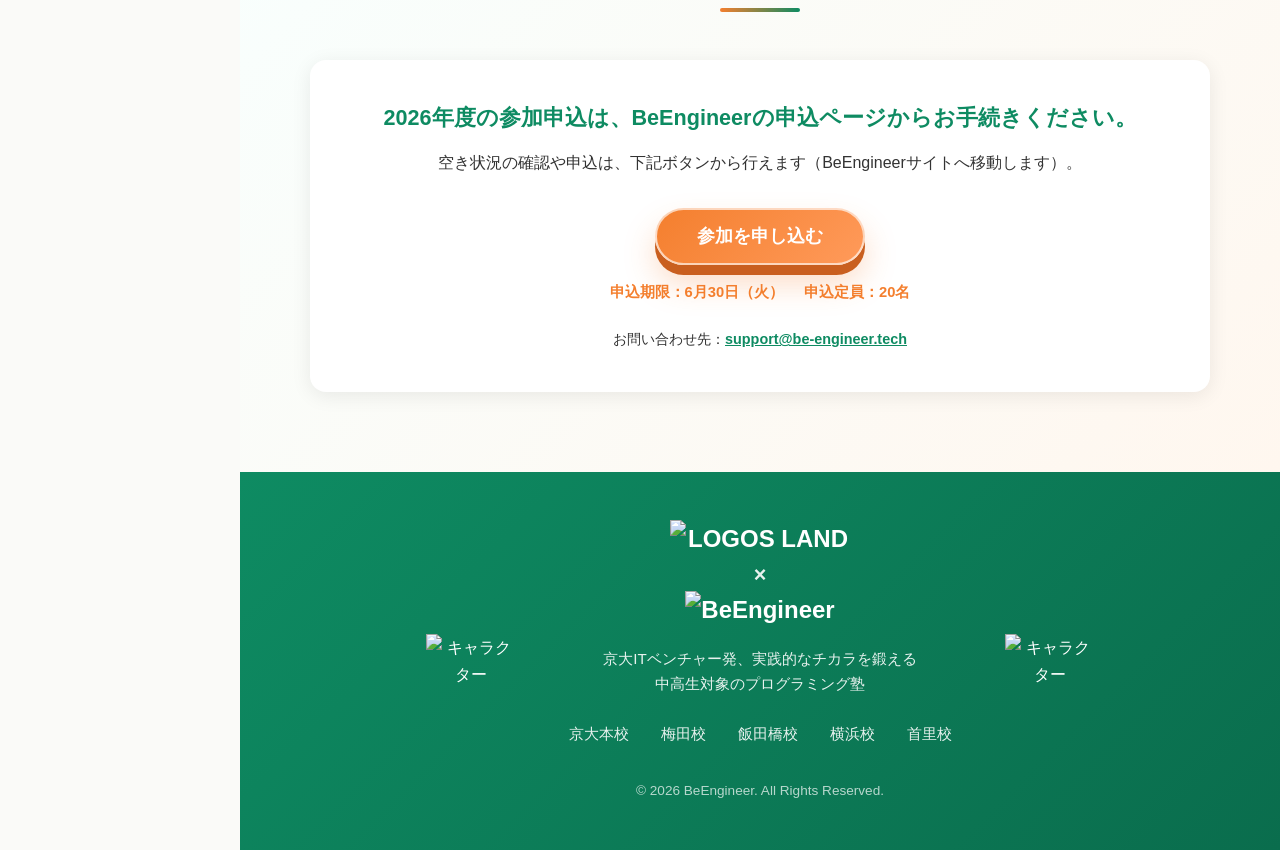
==== commit 70c4a813: "（月・祝）を（月）に修正" ====
--- a/index.html
+++ b/index.html
@@ -85,7 +85,7 @@
                     <p class="hero-kicker">2026年度 <br class="sp-br">参加申込受付</p>
                     <h1 class="hero-title">外で、学んで、<br>楽しんで、成長する。</h1>
                     <p class="hero-subtitle">いつもと異なる環境で、<br class="sp-br">プログラミングに集中する2泊3日。<br>仲間とつくり、考え、発表する<br class="sp-br">BeEngineerの合宿型プログラムです。</p>
-                    <div class="hero-date">8/8<small>(土)</small> ー 8/10<small>(月・祝)</small></div>
+                    <div class="hero-date">8/8<small>(土)</small> ー 8/10<small>(月)</small></div>
                     <div class="hero-location">BeEngineer生向けの合宿型プログラム</div>
                     <div class="hero-cta-group">
                         <a href="https://be-engineer.tech/event-list/447" class="hero-cta" target="_blank" rel="noopener noreferrer">参加申込へ</a>
@@ -132,7 +132,7 @@
                     <div class="overview-card">
                         <div class="overview-icon">📅</div>
                         <h3>開催日程</h3>
-                        <p class="overview-main">8/8(土)〜10(月・祝)</p>
+                        <p class="overview-main">8/8(土)〜10(月)</p>
                         <p class="overview-sub">2026年・2泊3日</p>
                     </div>
                     <div class="overview-card">
--- a/styles.css
+++ b/styles.css
@@ -3251,8 +3251,13 @@
     margin: 0;
   }
 
-  .lp-hero-marquee:hover .lp-photo-marquee-track {
+  .lp-hero-marquee:hover .lp-photo-marquee-track,
+  .lp-photo-marquee:hover .lp-photo-marquee-track {
     animation-play-state: running;
+  }
+
+  .lp-photo-marquee.is-paused .lp-photo-marquee-track {
+    animation-play-state: paused;
   }
 
   .lp-hero-marquee-section + .lp-info-session {
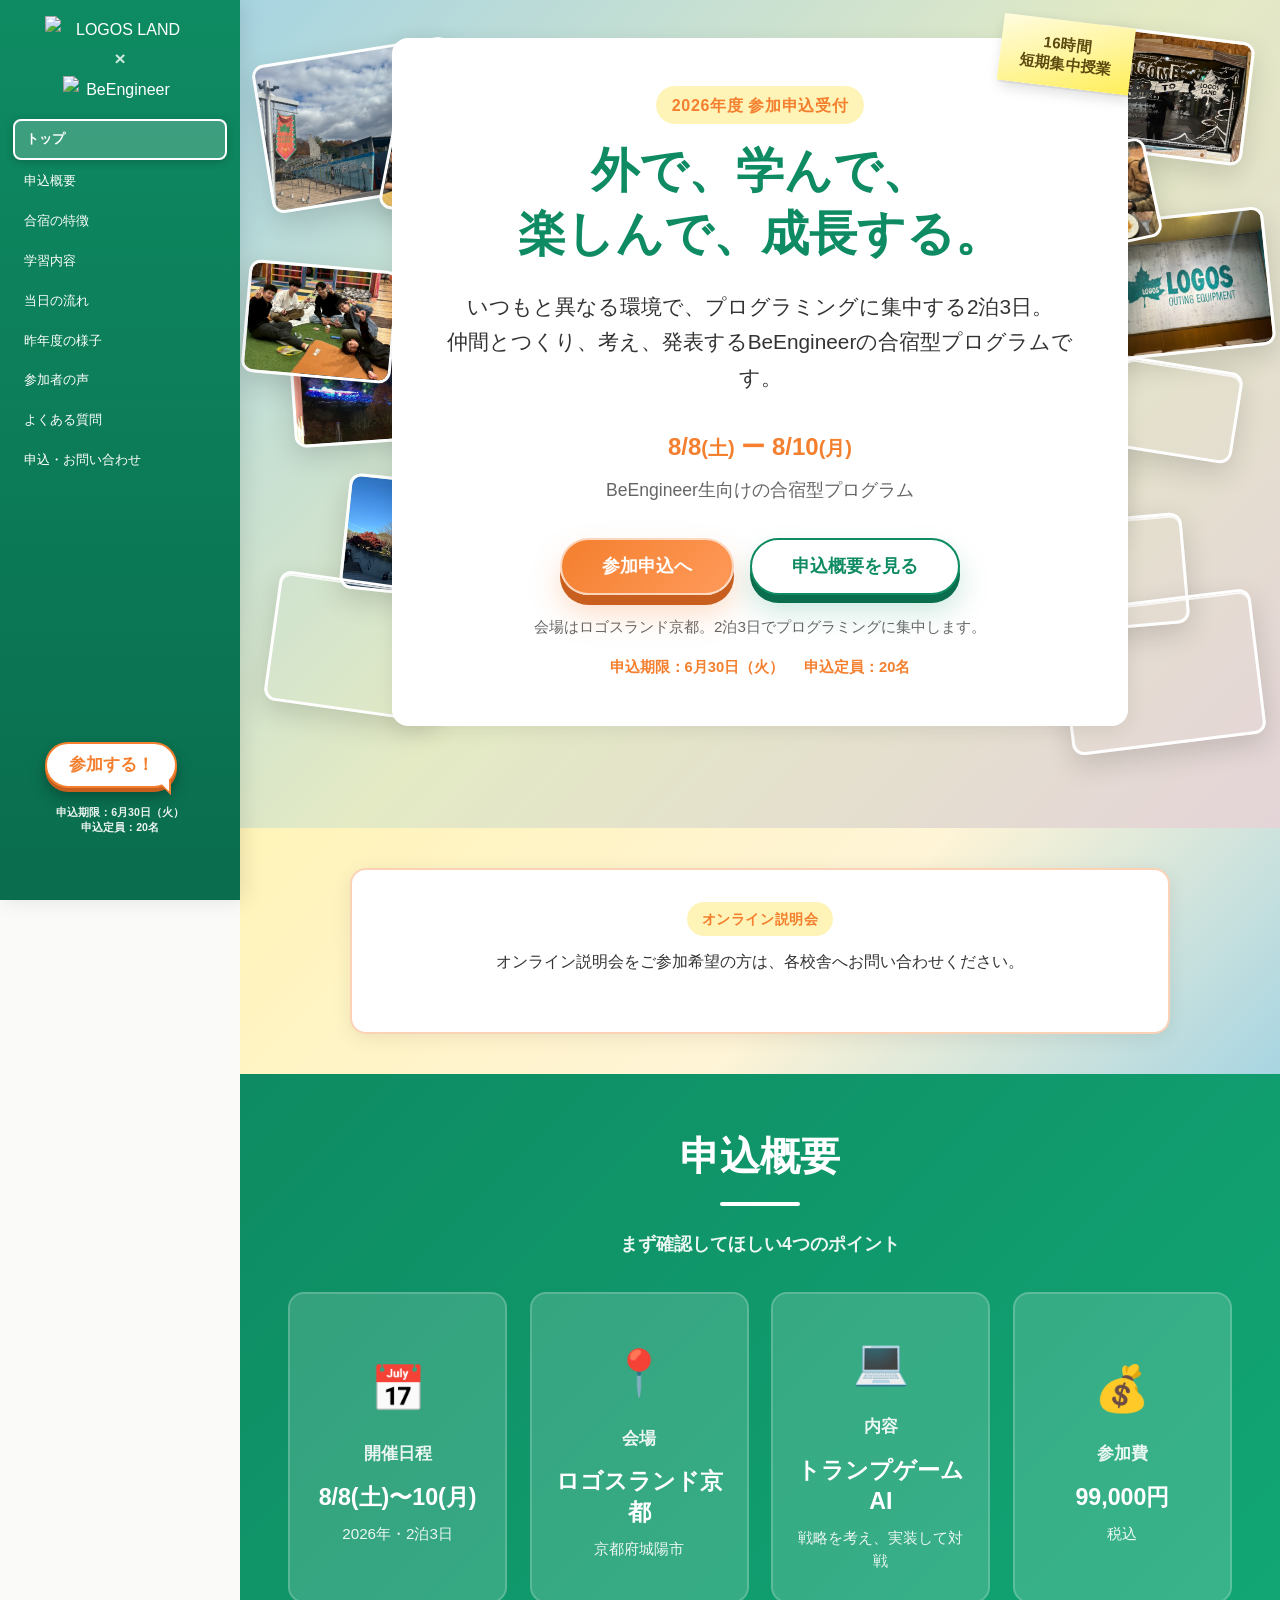
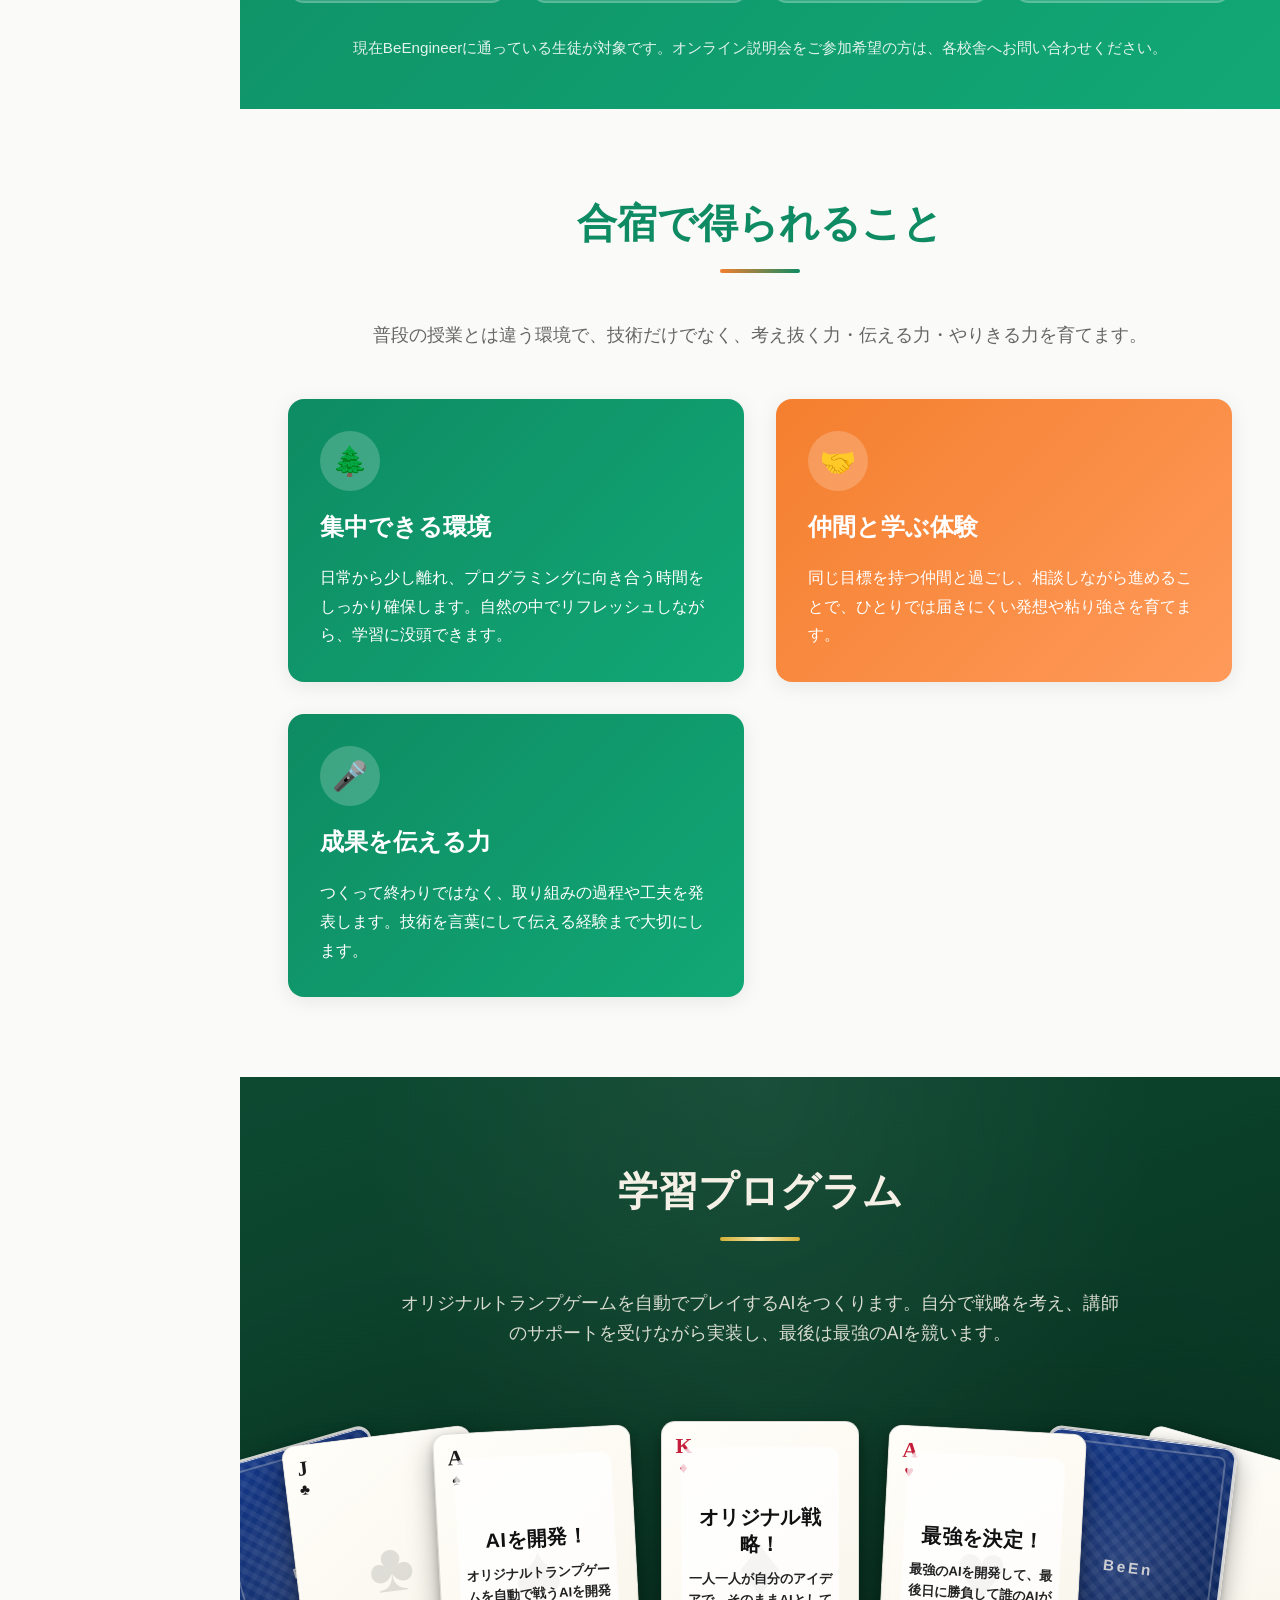
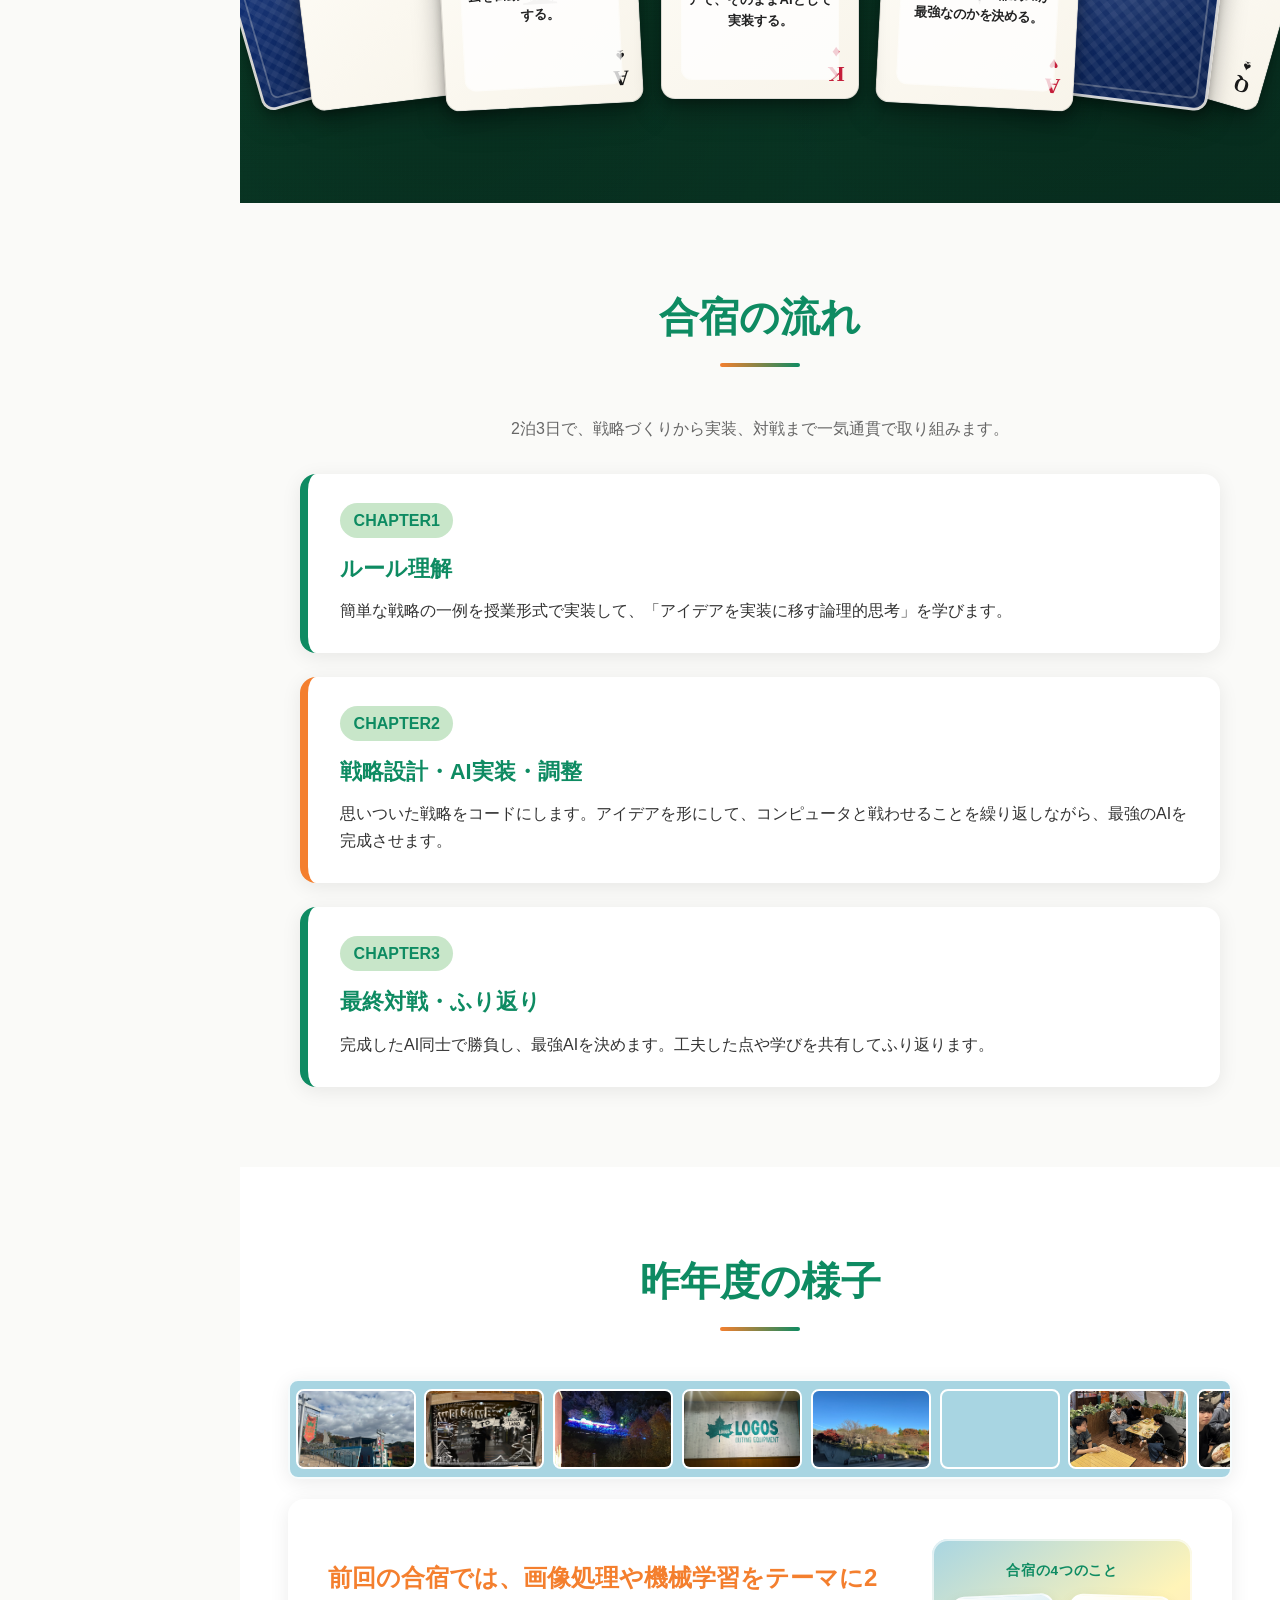
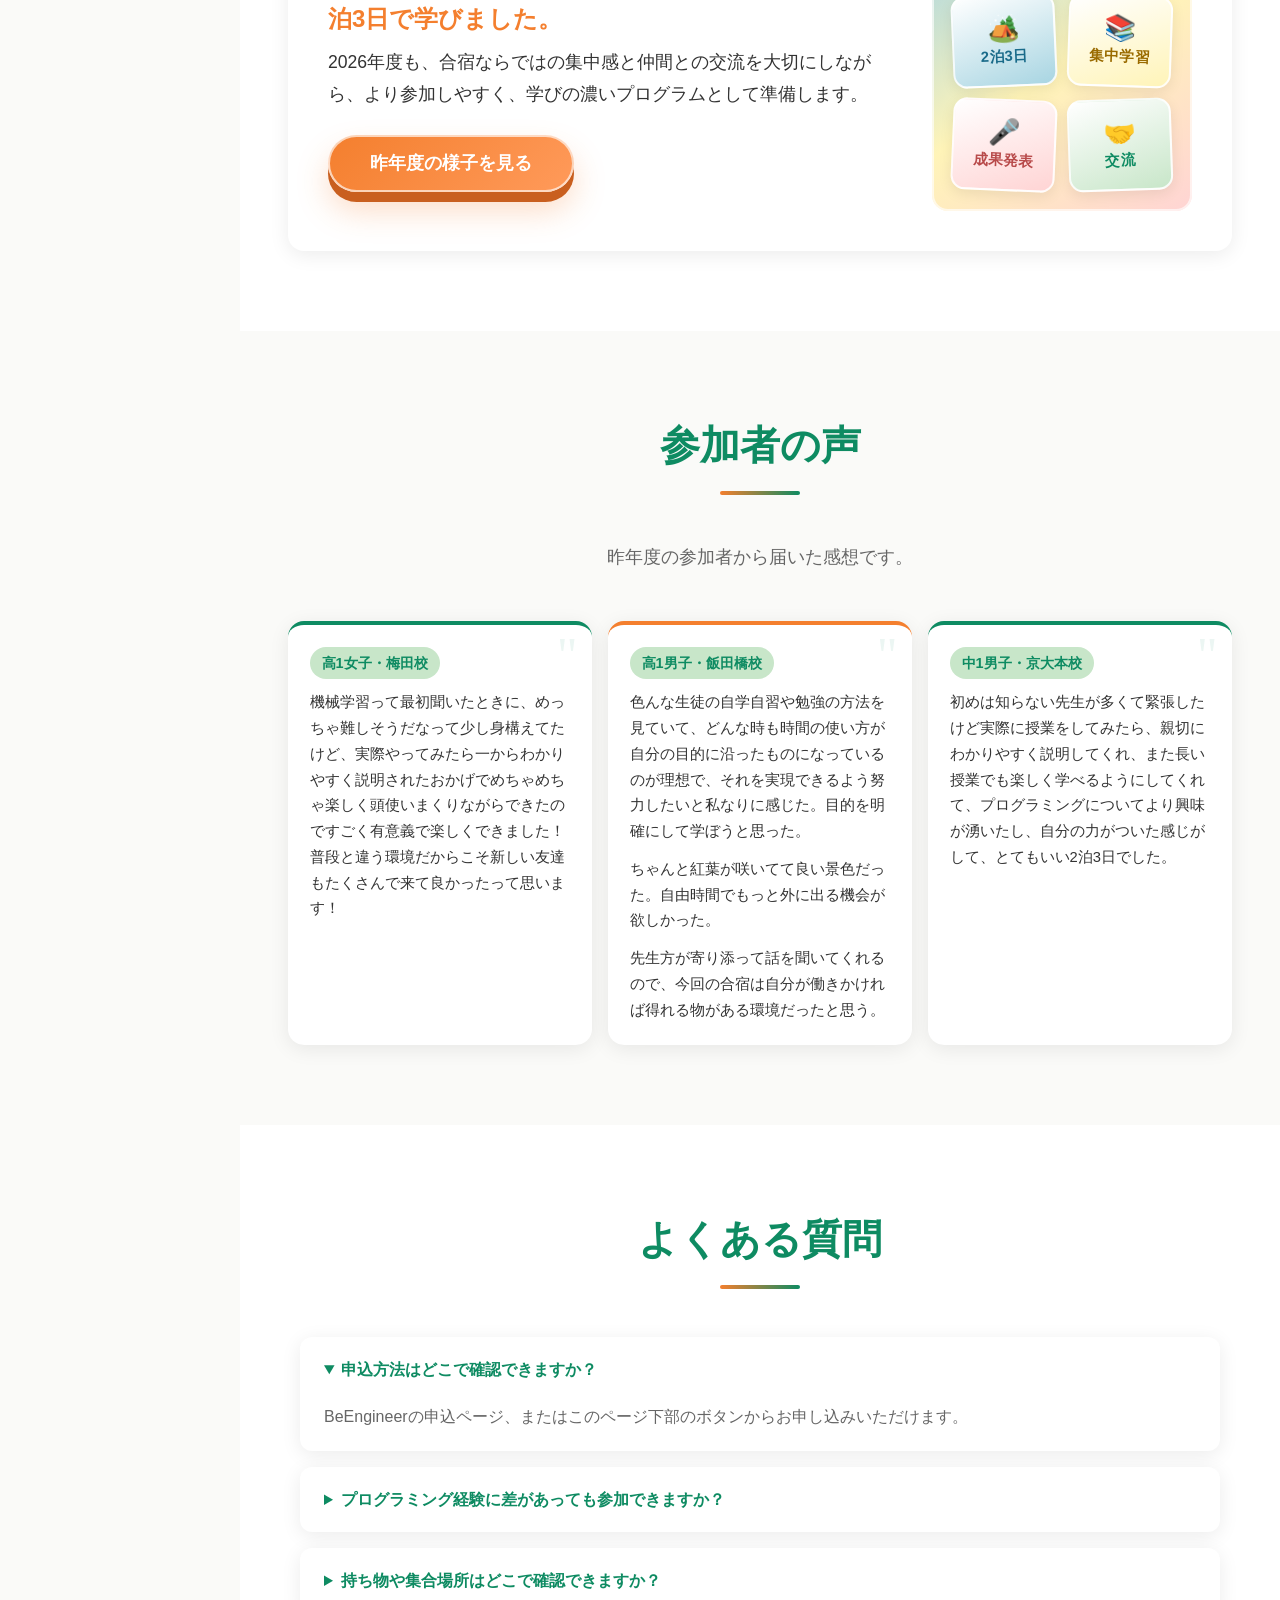
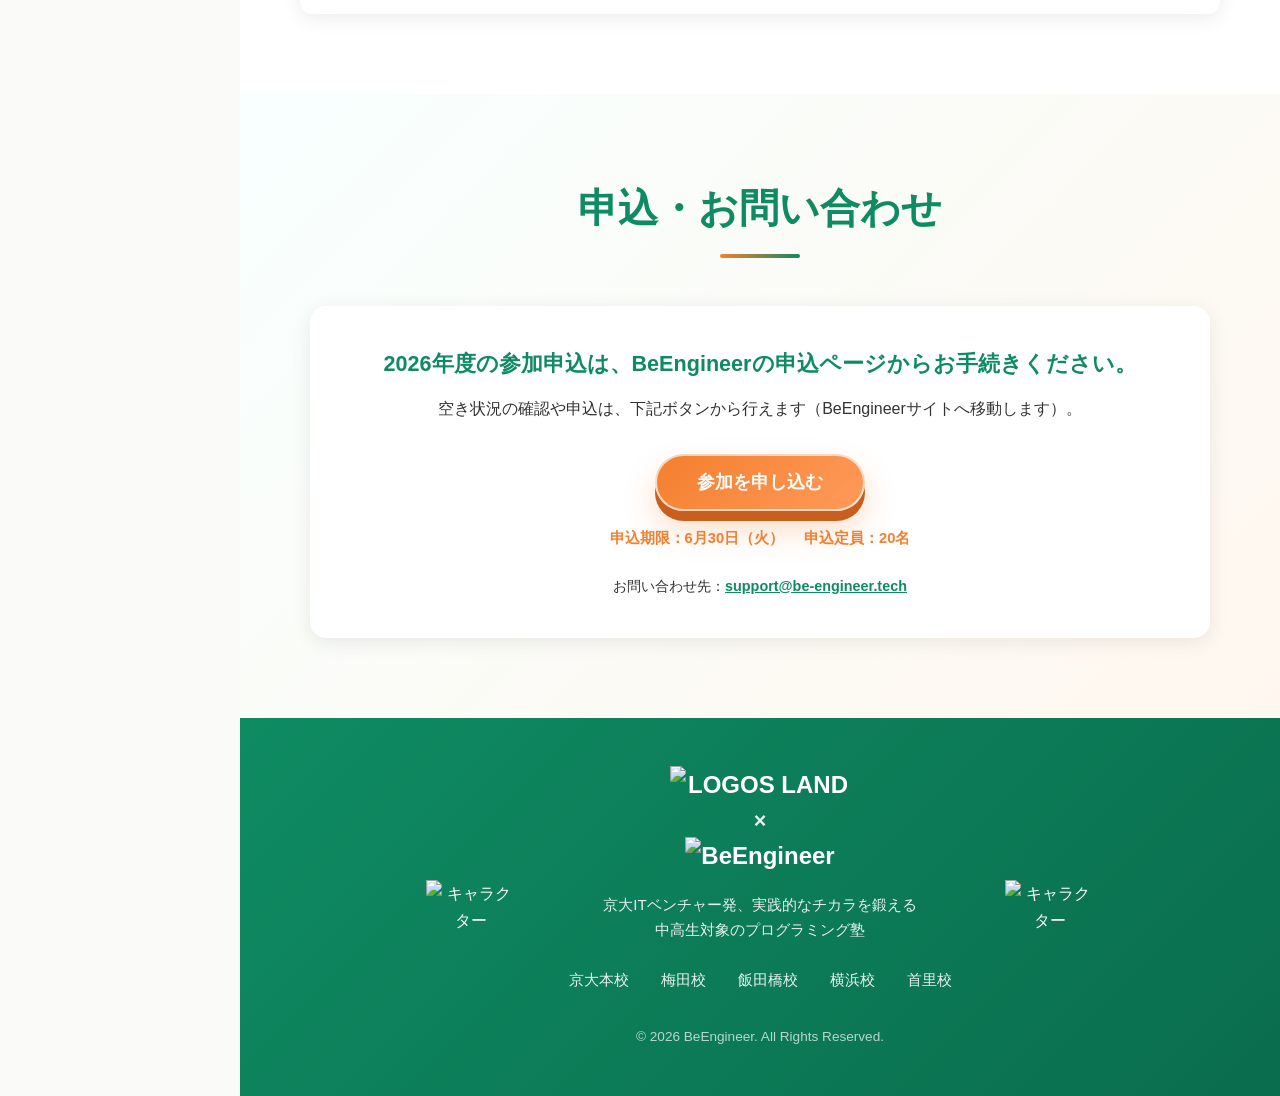
==== commit 8207d3a5: "説明会申込フォームを6/12時点で非表示化 当日、各校舎へのお問い合わせへ誘導" ====
--- a/index.html
+++ b/index.html
@@ -154,7 +154,7 @@
                         <p class="overview-sub">税込</p>
                     </div>
                 </div>
-                <p class="section-note section-note-white">現在BeEngineerに通っている生徒が対象です。6月12日（金）19時〜の<a href="#info-session" data-info-session-inline-link>オンライン説明会</a>でも詳細をご案内します（説明会開始後は本ページから非表示になります）。</p>
+                <p class="section-note section-note-white">現在BeEngineerに通っている生徒が対象です。6月12日（金）19:00〜の<a href="#info-session" data-info-session-inline-link>オンライン説明会</a>でも詳細をご案内します（6月12日0時以降は申込案内を表示しません）。</p>
             </div>
         </section>
 
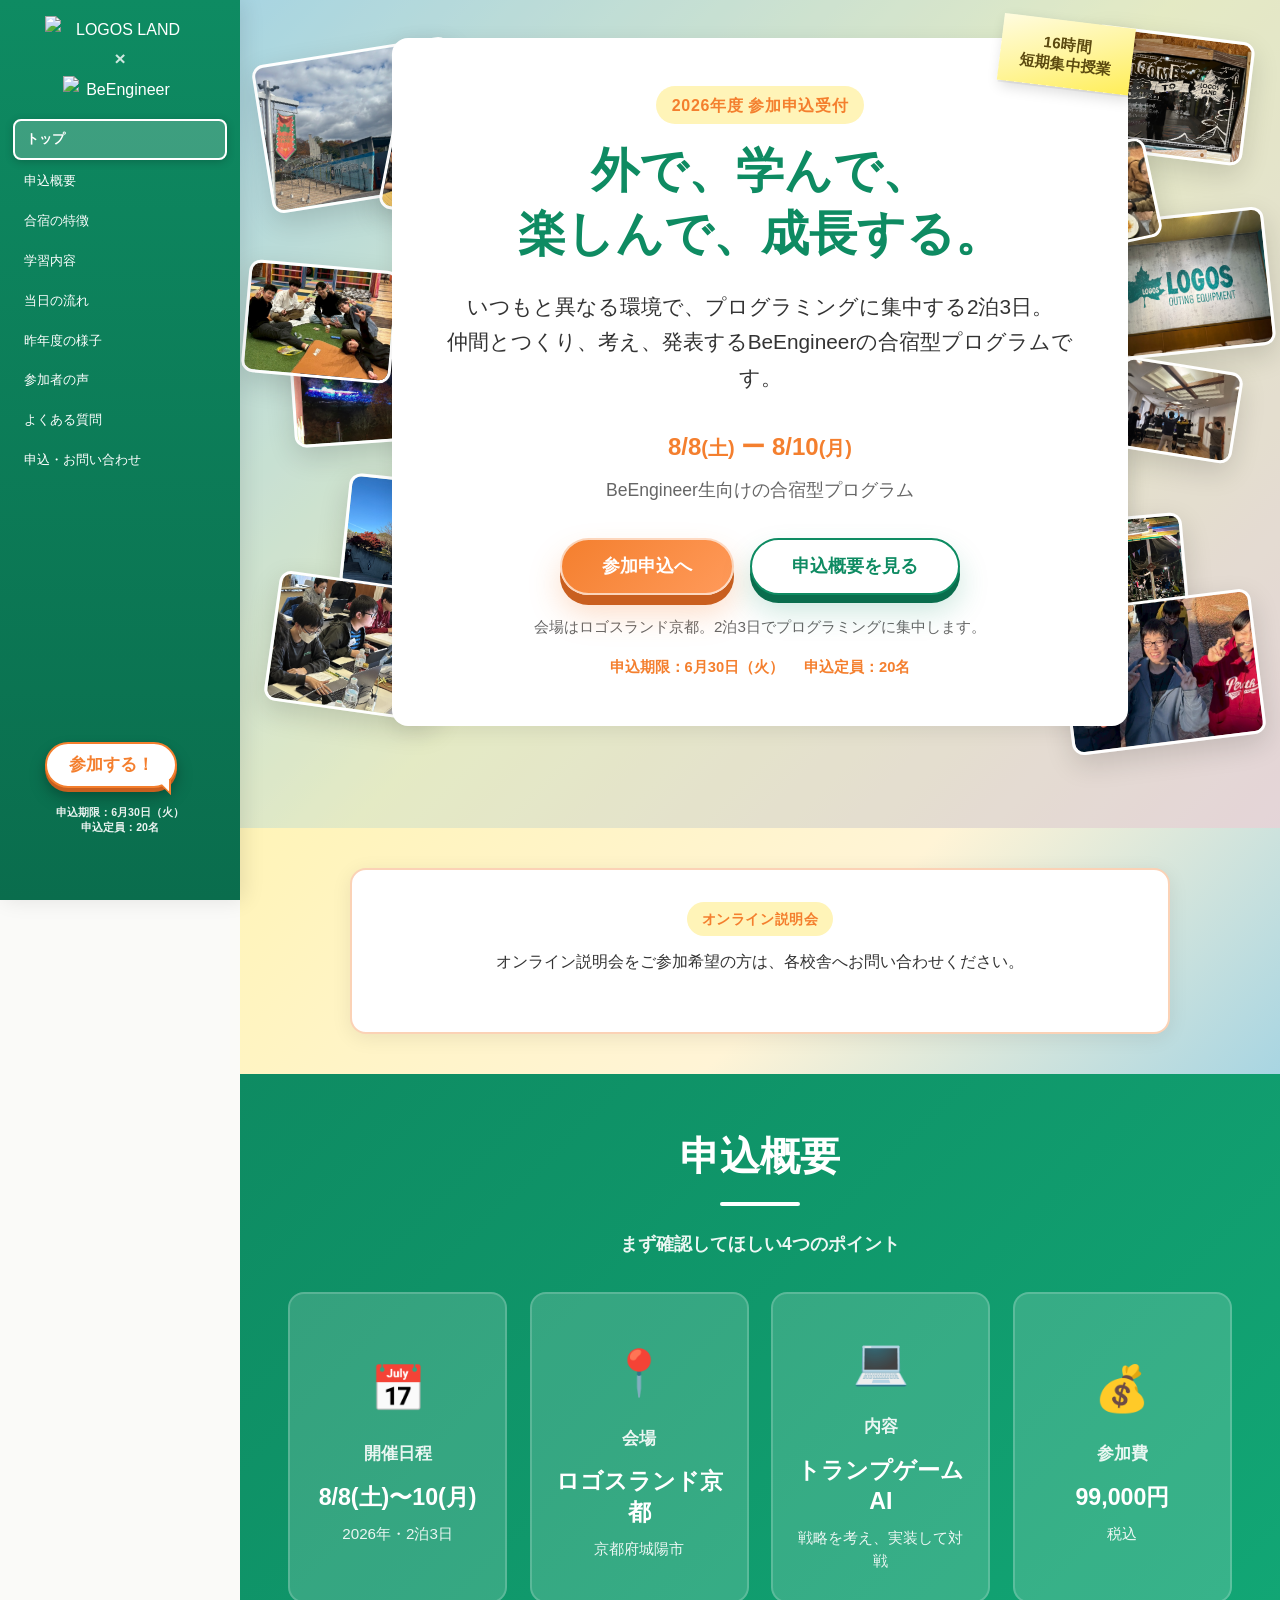
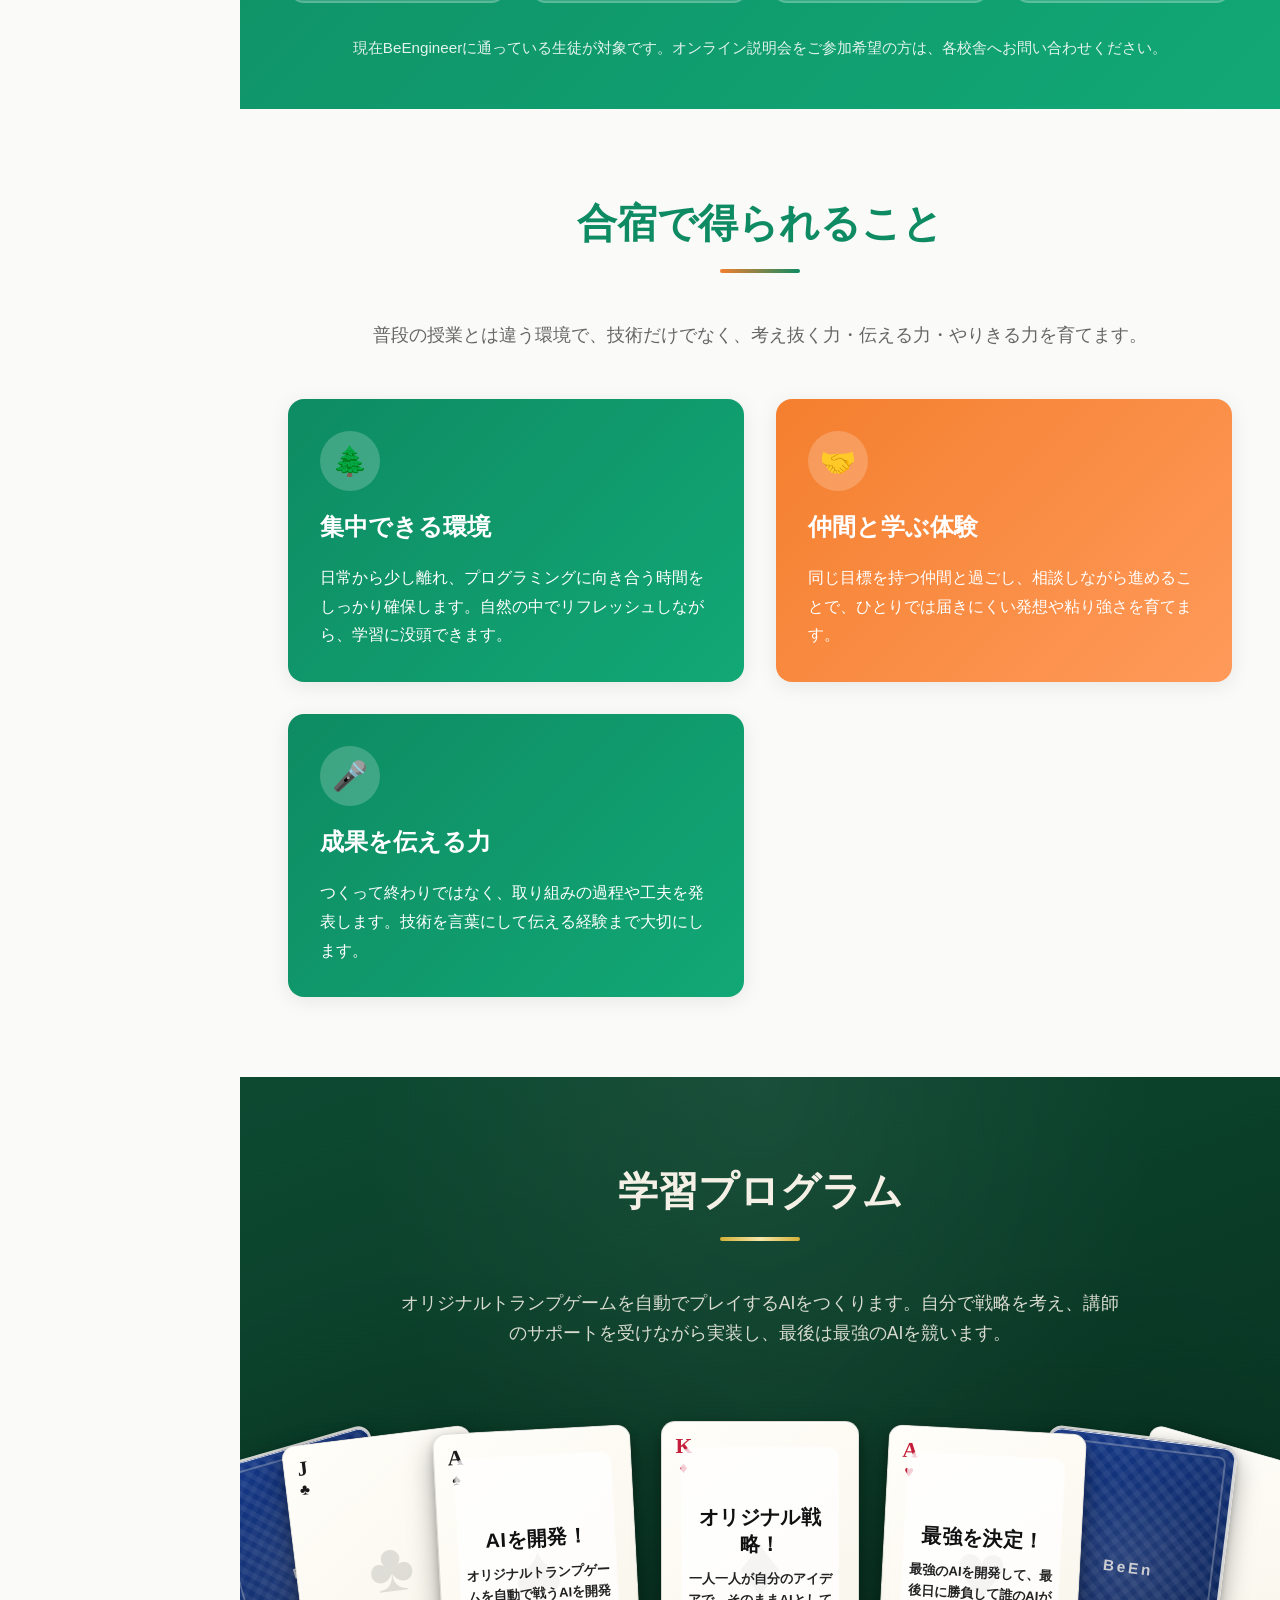
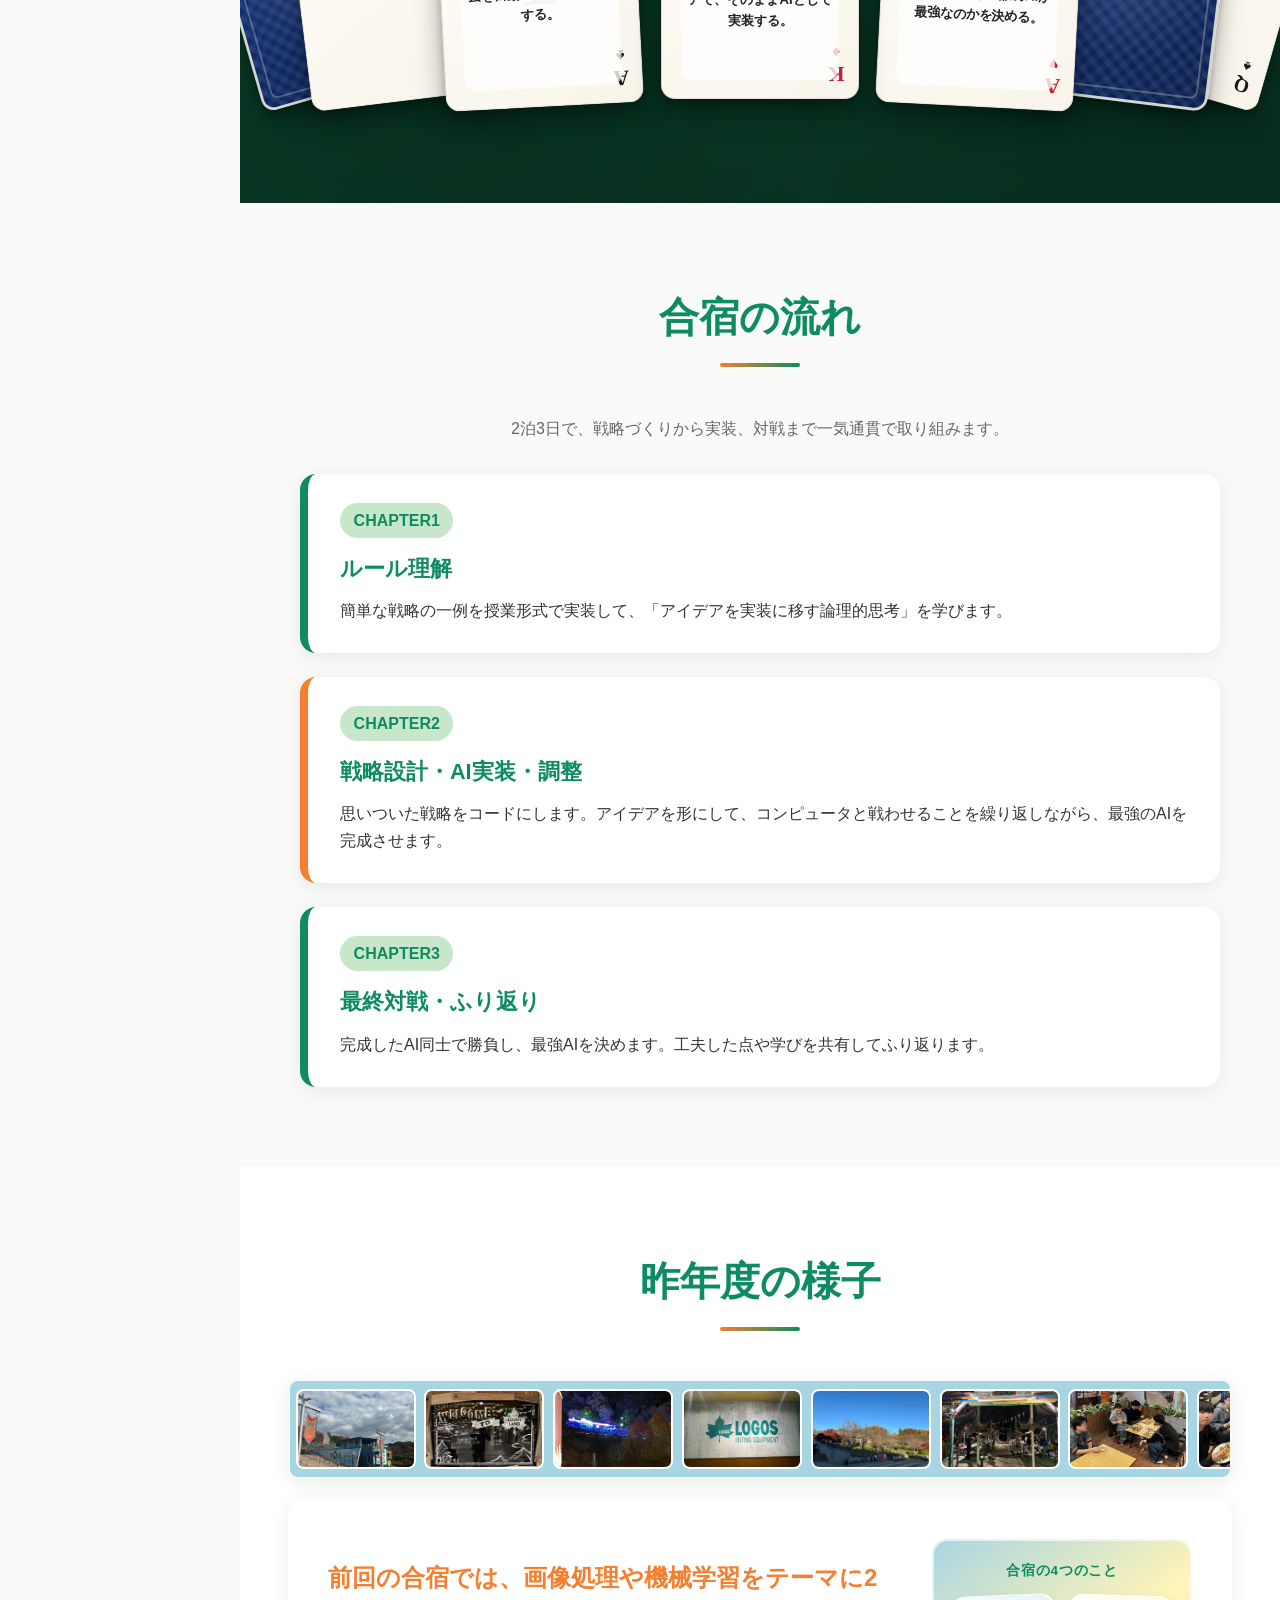
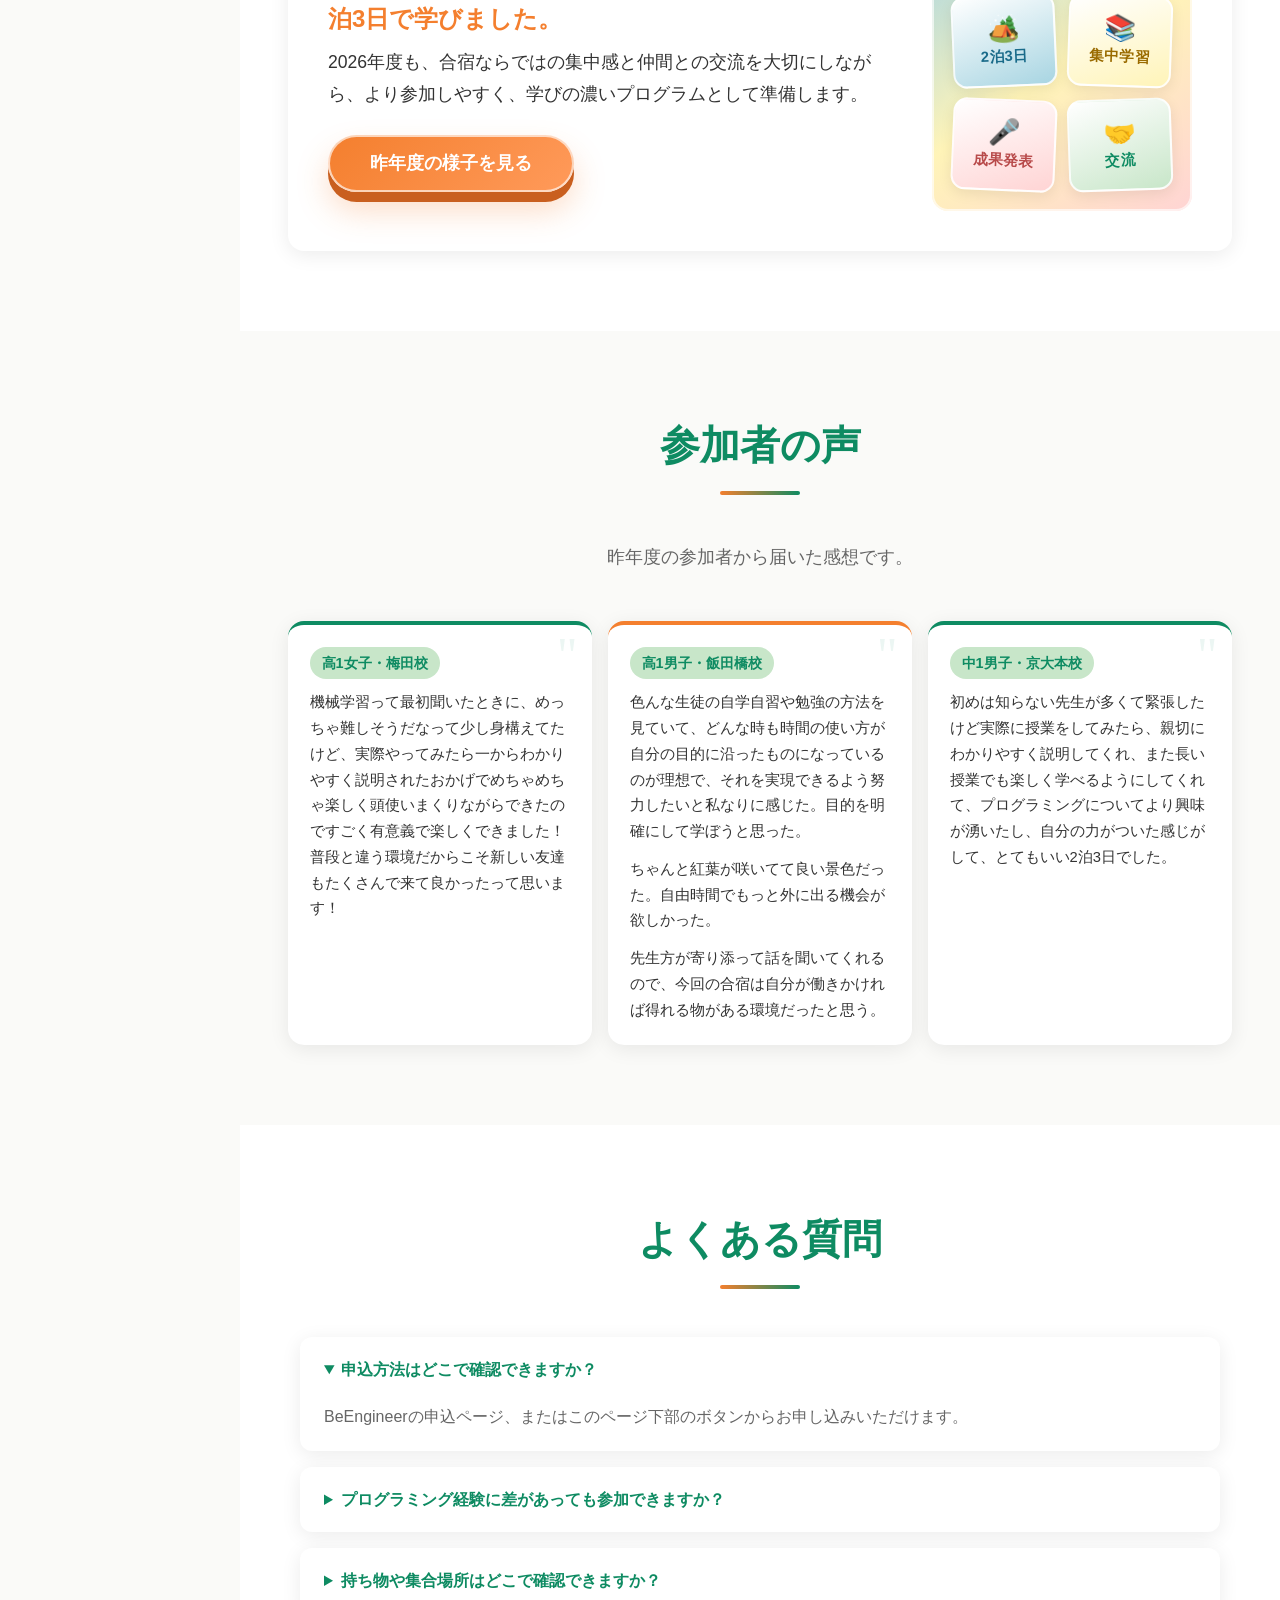
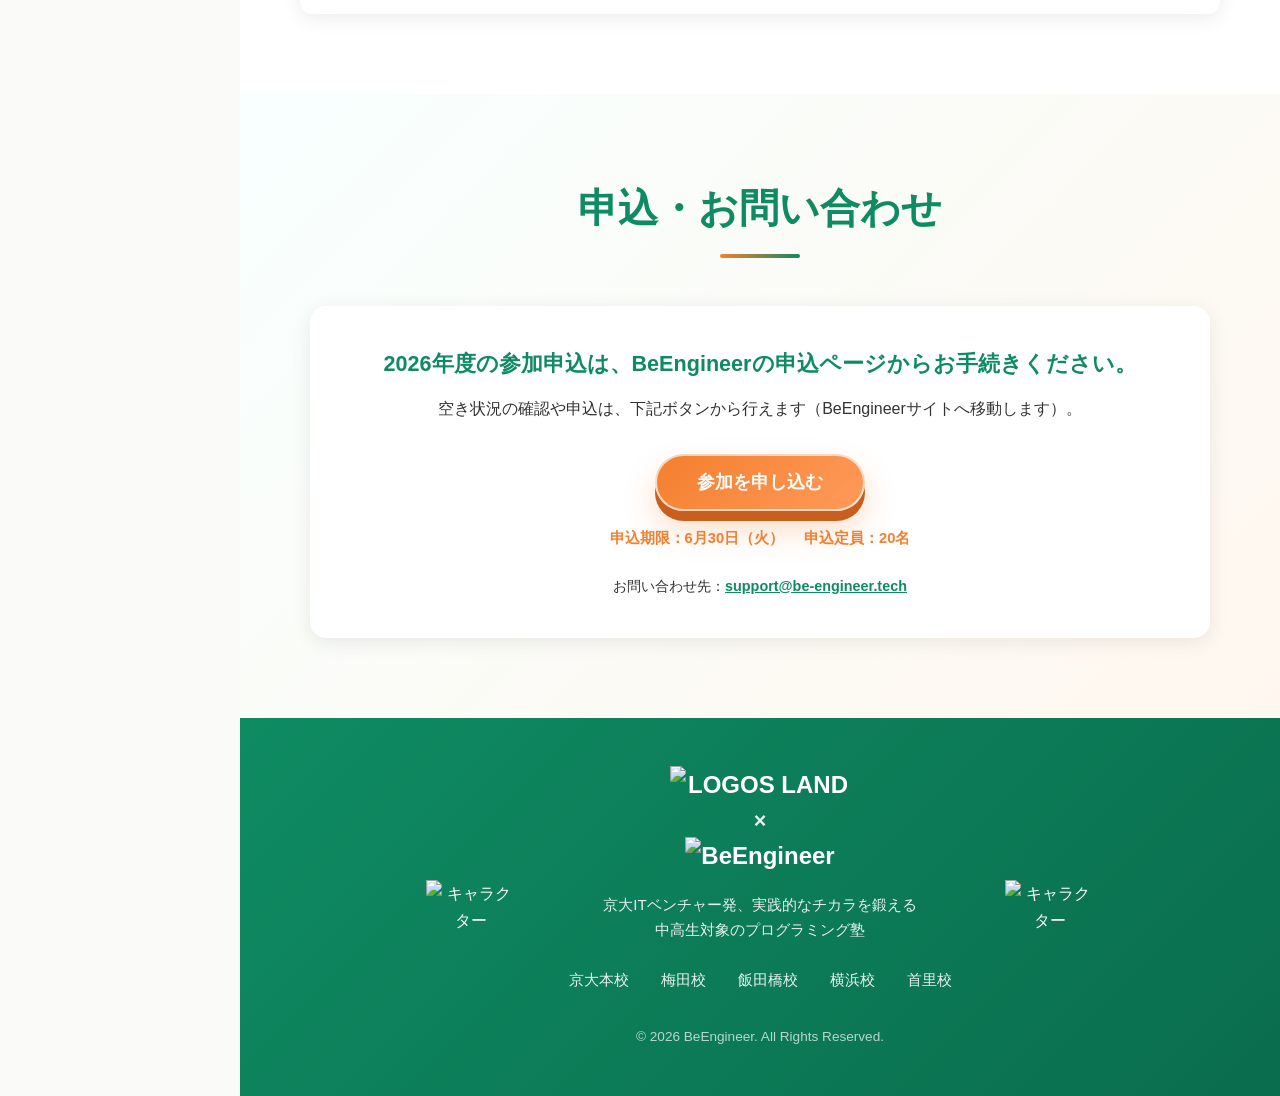
==== commit 1310b48b: "キャンセル待ちに切り替えられるよう対応" ====
--- a/index.html
+++ b/index.html
@@ -17,9 +17,9 @@
     <div class="mobile-fixed-cta-bar" id="mobile-fixed-cta-bar" aria-hidden="true">
         <p class="lp-cta-meta lp-cta-meta--mobile">
             <span class="lp-cta-meta-item">申込期限：6月30日（火）</span>
-            <span class="lp-cta-meta-item">申込定員：20名</span>
+            <span class="lp-cta-meta-item" data-capacity-status>申込定員：20名</span>
         </p>
-        <a href="https://be-engineer.tech/event-list/447" class="hero-cta mobile-fixed-cta" target="_blank" rel="noopener noreferrer">参加申し込みへ</a>
+        <a href="https://be-engineer.tech/event-list/447" class="hero-cta mobile-fixed-cta" data-registration-cta target="_blank" rel="noopener noreferrer">参加申し込みへ</a>
     </div>
 
     <aside class="sidebar" id="sidebar">
@@ -47,12 +47,12 @@
         <div class="sidebar-footer">
             <p class="lp-cta-meta lp-cta-meta--sidebar">
                 <span class="lp-cta-meta-item">申込期限：6月30日（火）</span>
-                <span class="lp-cta-meta-item">申込定員：20名</span>
+                <span class="lp-cta-meta-item" data-capacity-status>申込定員：20名</span>
             </p>
             <div class="sidebar-footer-characters">
                 <img src="assets/fav/dot_girl.svg" alt="" class="sidebar-footer-char sidebar-footer-char-left">
                 <div class="sidebar-footer-action">
-                    <a href="https://be-engineer.tech/event-list/447" class="character-speech-cta" target="_blank" rel="noopener noreferrer"><span>参加する！</span></a>
+                    <a href="https://be-engineer.tech/event-list/447" class="character-speech-cta" data-registration-cta target="_blank" rel="noopener noreferrer"><span>参加する！</span></a>
                     <img src="assets/fav/dot_boy.svg" alt="" class="sidebar-footer-char sidebar-footer-char-right">
                 </div>
             </div>
@@ -88,13 +88,13 @@
                     <div class="hero-date">8/8<small>(土)</small> ー 8/10<small>(月)</small></div>
                     <div class="hero-location">BeEngineer生向けの合宿型プログラム</div>
                     <div class="hero-cta-group">
-                        <a href="https://be-engineer.tech/event-list/447" class="hero-cta" target="_blank" rel="noopener noreferrer">参加申込へ</a>
+                        <a href="https://be-engineer.tech/event-list/447" class="hero-cta" data-registration-cta target="_blank" rel="noopener noreferrer">参加申込へ</a>
                         <a href="#entry" class="hero-cta hero-cta-secondary">申込概要を見る</a>
                     </div>
                     <p class="hero-note">会場はロゴスランド京都。2泊3日でプログラミングに集中します。</p>
                     <p class="lp-cta-meta">
                         <span class="lp-cta-meta-item">申込期限：6月30日（火）</span>
-                        <span class="lp-cta-meta-item">申込定員：20名</span>
+                        <span class="lp-cta-meta-item" data-capacity-status>申込定員：20名</span>
                     </p>
                 </div>
             </div>
@@ -371,7 +371,7 @@
                 <div class="faq-list">
                     <details class="faq-item" open>
                         <summary>申込方法はどこで確認できますか？</summary>
-                        <p><a href="https://be-engineer.tech/event-list/447" target="_blank" rel="noopener noreferrer">BeEngineerの申込ページ</a>、またはこのページ下部のボタンからお申し込みいただけます。</p>
+                        <p data-faq-registration-answer>BeEngineerの<a href="https://be-engineer.tech/event-list/447" data-registration-cta target="_blank" rel="noopener noreferrer">申込ページ</a>、またはこのページ下部のボタンからお申し込みいただけます。</p>
                     </details>
                     <details class="faq-item">
                         <summary>プログラミング経験に差があっても参加できますか？</summary>
@@ -389,14 +389,14 @@
             <div class="container">
                 <h2 class="section-title">申込・お問い合わせ</h2>
                 <div class="lp-apply-card">
-                    <p class="lp-apply-lead">2026年度の参加申込は、BeEngineerの申込ページからお手続きください。</p>
-                    <p>空き状況の確認や申込は、下記ボタンから行えます（BeEngineerサイトへ移動します）。</p>
+                    <p class="lp-apply-lead" data-apply-lead>2026年度の参加申込は、BeEngineerの申込ページからお手続きください。</p>
+                    <p data-apply-detail>空き状況の確認や申込は、下記ボタンから行えます（BeEngineerサイトへ移動します）。</p>
                     <div class="lp-apply-actions">
-                        <a href="https://be-engineer.tech/event-list/447" class="hero-cta" target="_blank" rel="noopener noreferrer">参加を申し込む</a>
+                        <a href="https://be-engineer.tech/event-list/447" class="hero-cta" data-registration-cta target="_blank" rel="noopener noreferrer">参加を申し込む</a>
                     </div>
                     <p class="lp-cta-meta">
                         <span class="lp-cta-meta-item">申込期限：6月30日（火）</span>
-                        <span class="lp-cta-meta-item">申込定員：20名</span>
+                        <span class="lp-cta-meta-item" data-capacity-status>申込定員：20名</span>
                     </p>
                     <p class="contact-note">お問い合わせ先：<a href="mailto:support@be-engineer.tech">support@be-engineer.tech</a></p>
                 </div>
--- a/styles.css
+++ b/styles.css
@@ -2854,6 +2854,19 @@
   text-align: center;
 }
 
+.lp-waitlist-notice {
+  margin: 0 0 1.25rem;
+  padding: 1rem 1.15rem;
+  border-radius: 12px;
+  border: 2px solid rgba(244, 127, 46, 0.35);
+  background: linear-gradient(135deg, #fff8f2 0%, #fff1e3 100%);
+  color: var(--color-text);
+  font-size: 0.95rem;
+  font-weight: 600;
+  line-height: 1.65;
+  text-align: left;
+}
+
 .mobile-fixed-cta-bar {
   display: none;
 }
